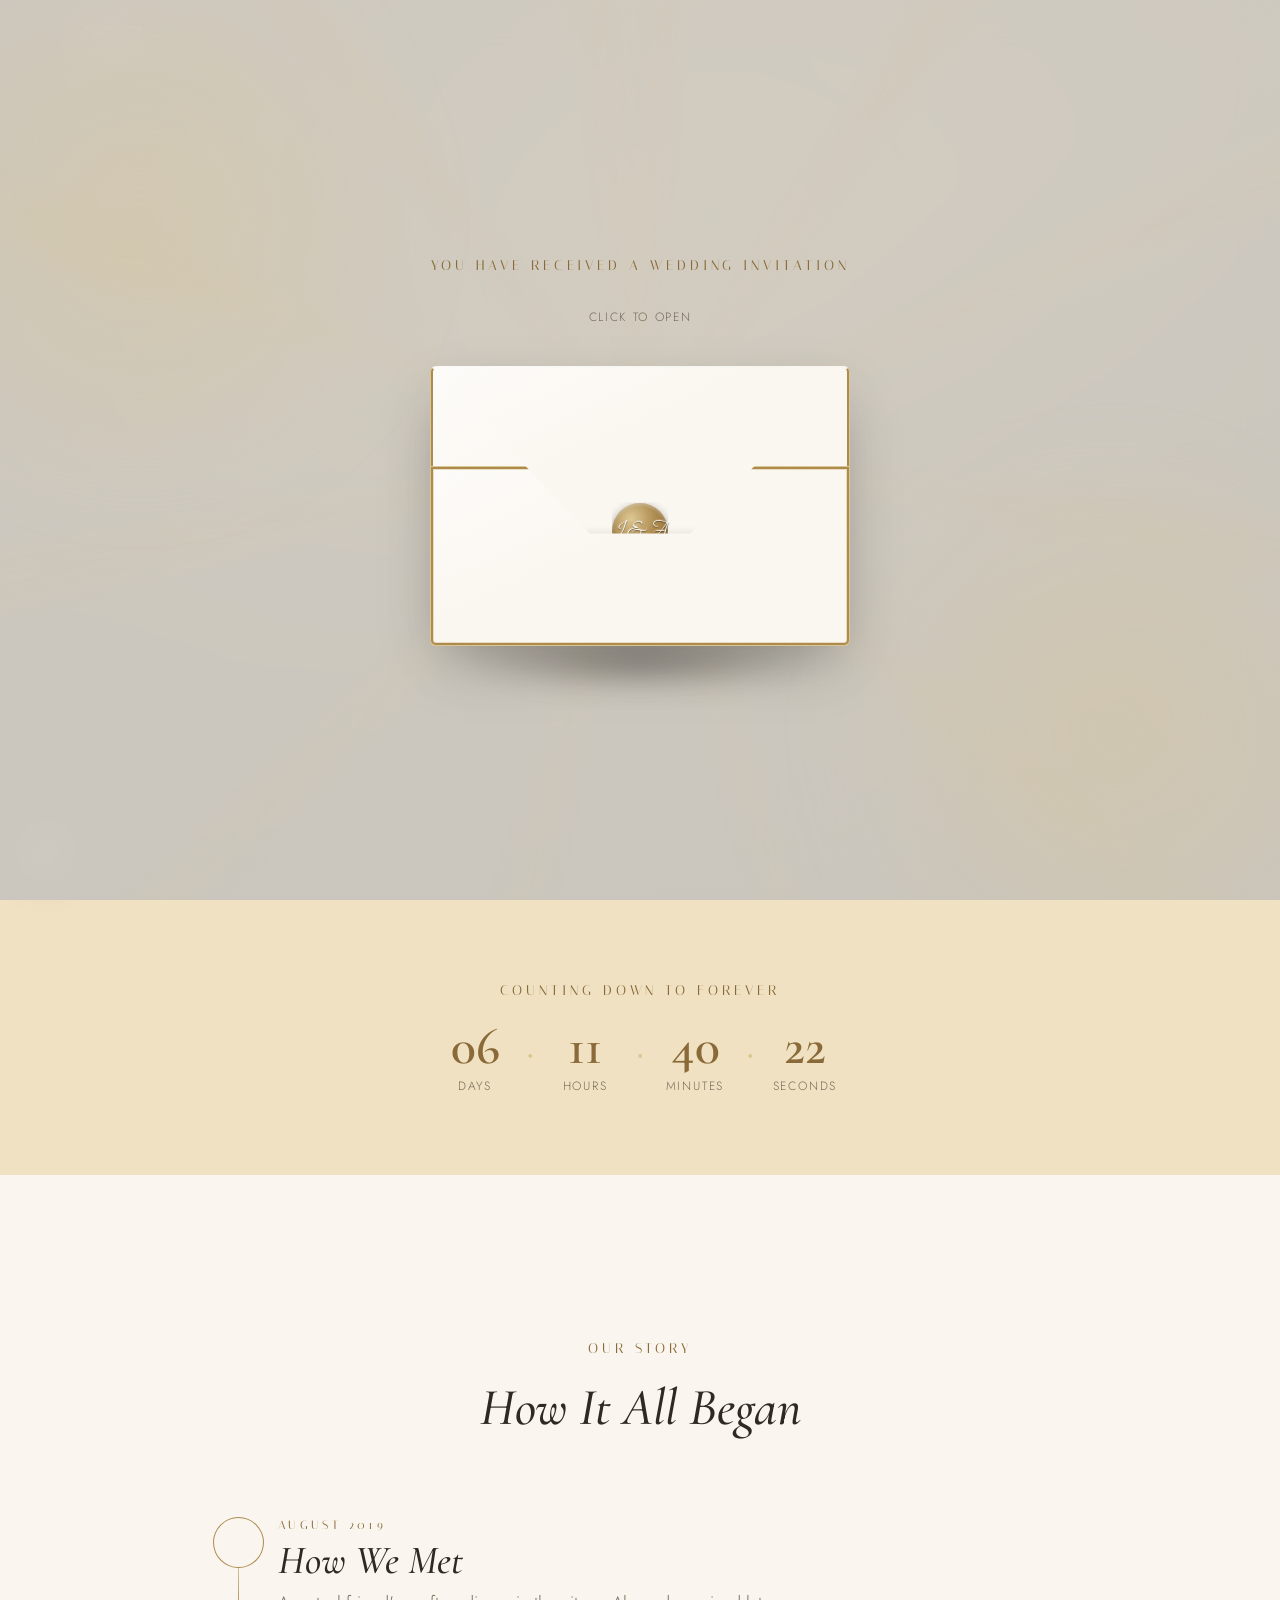
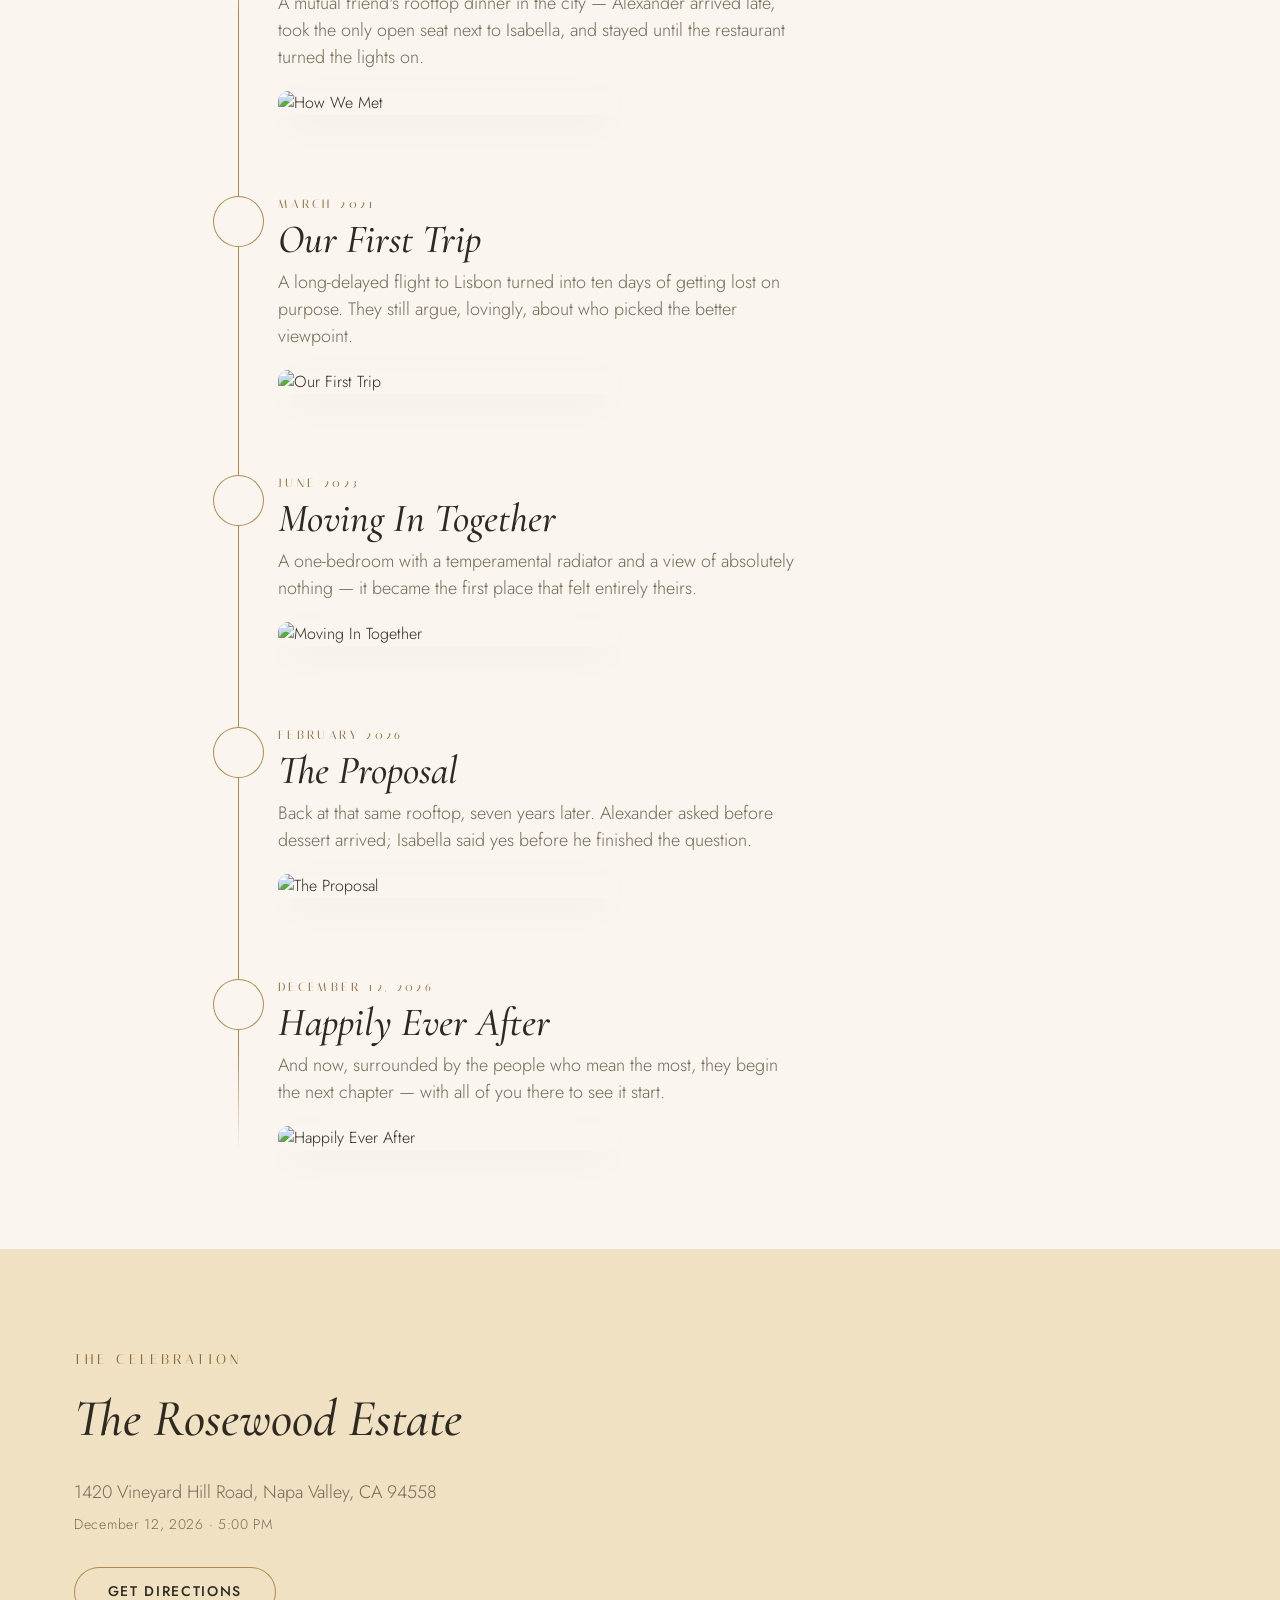
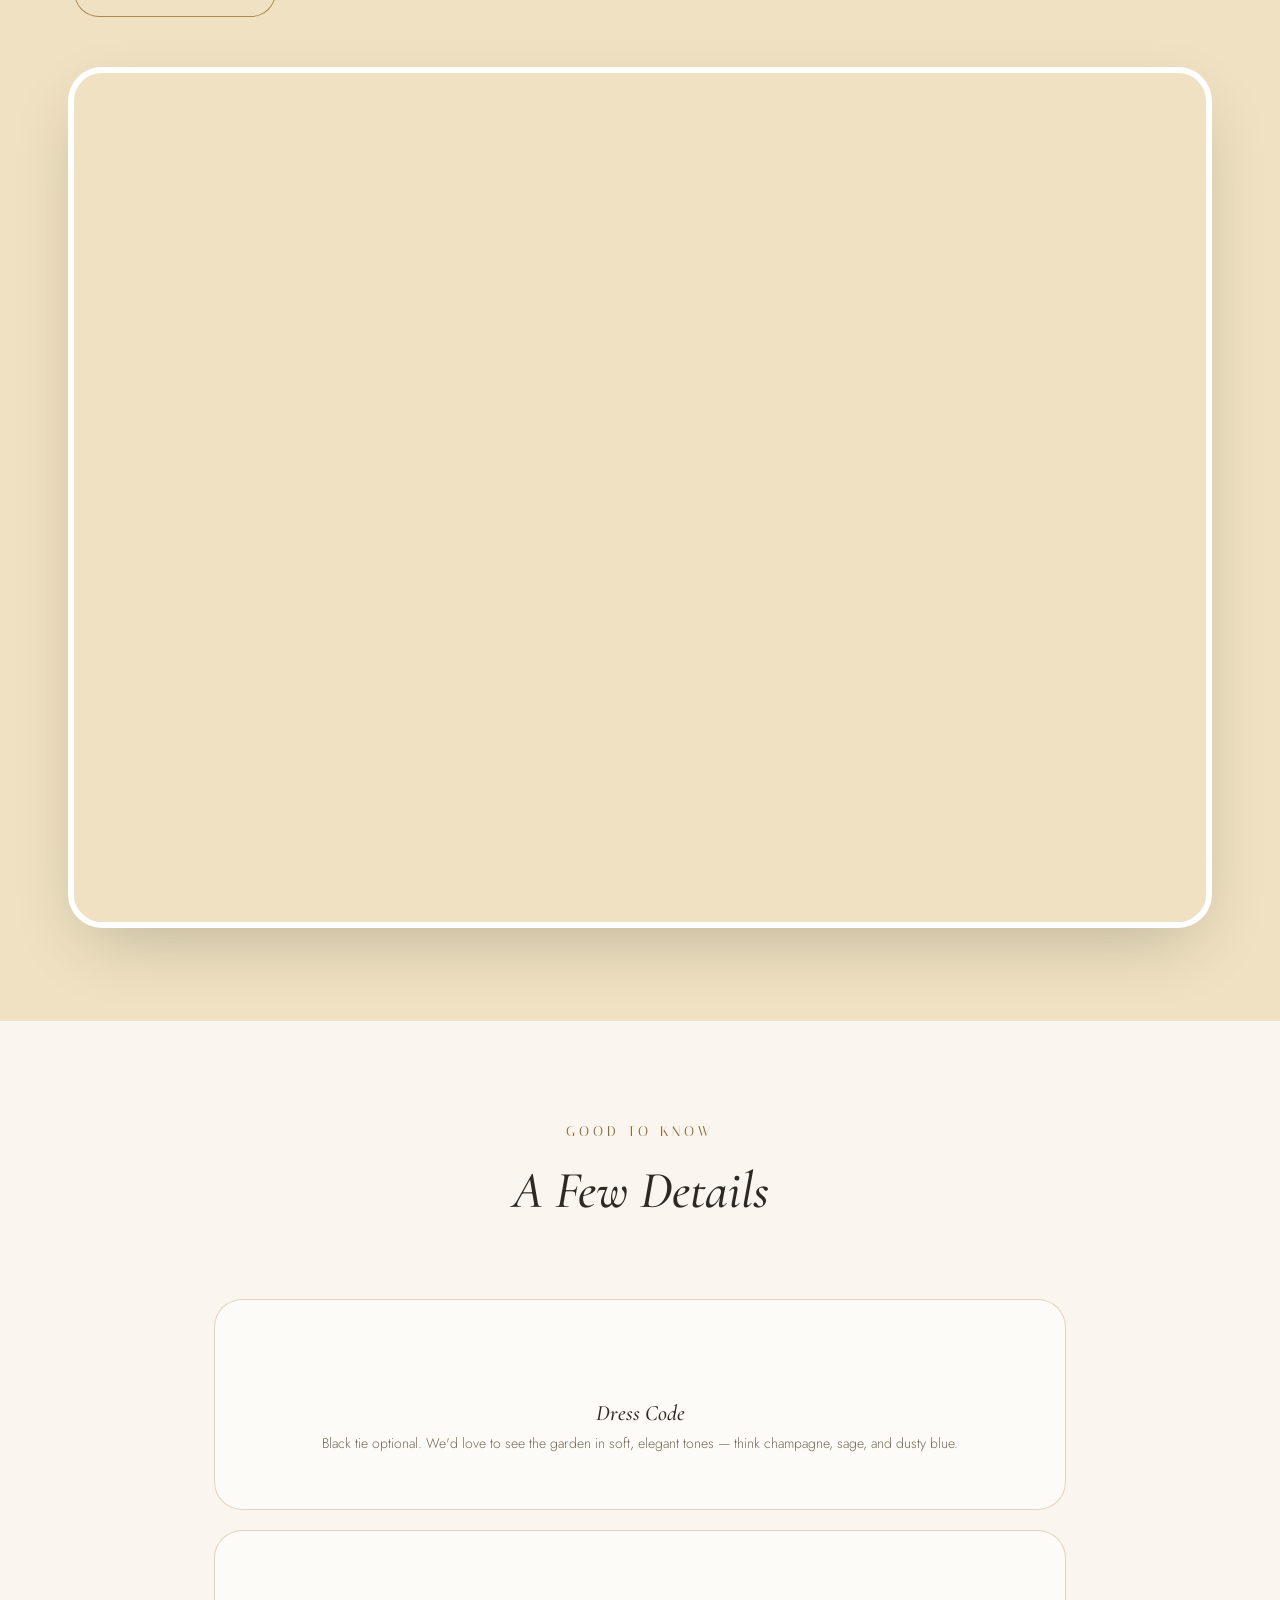
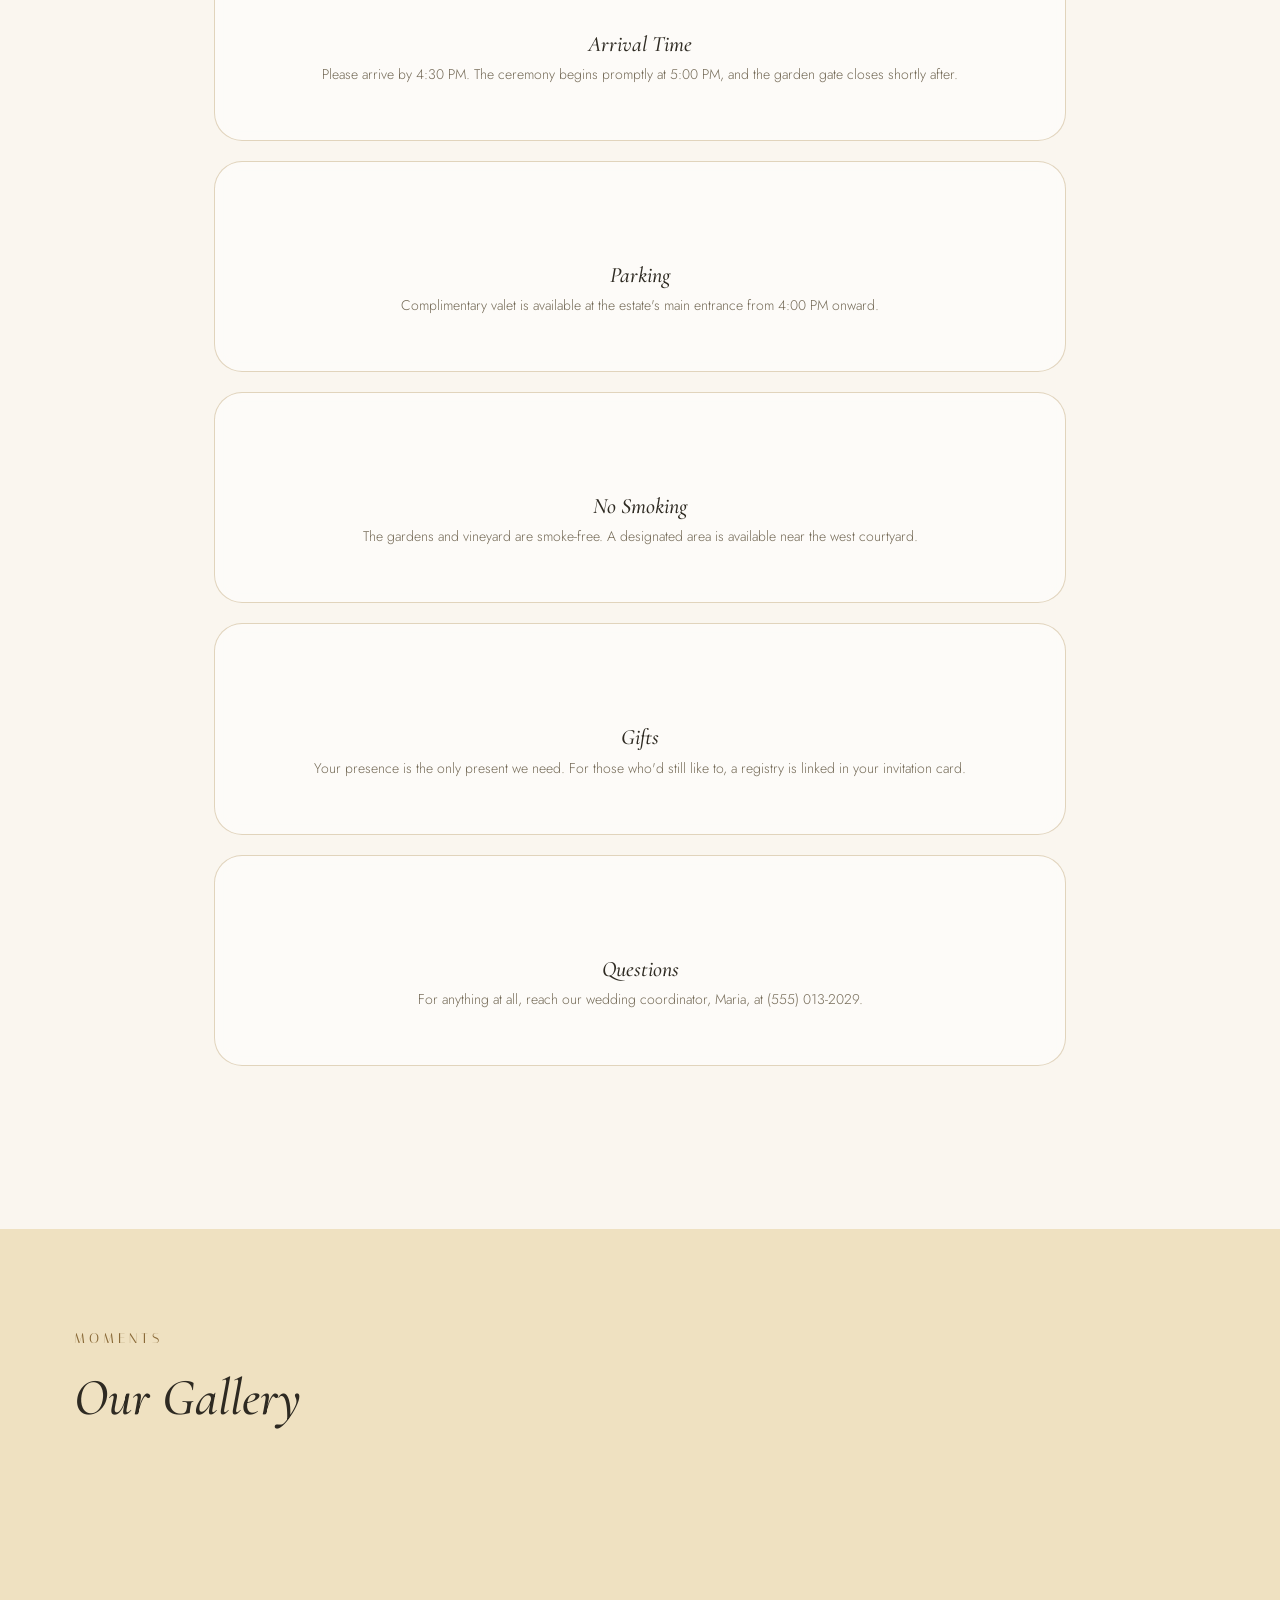
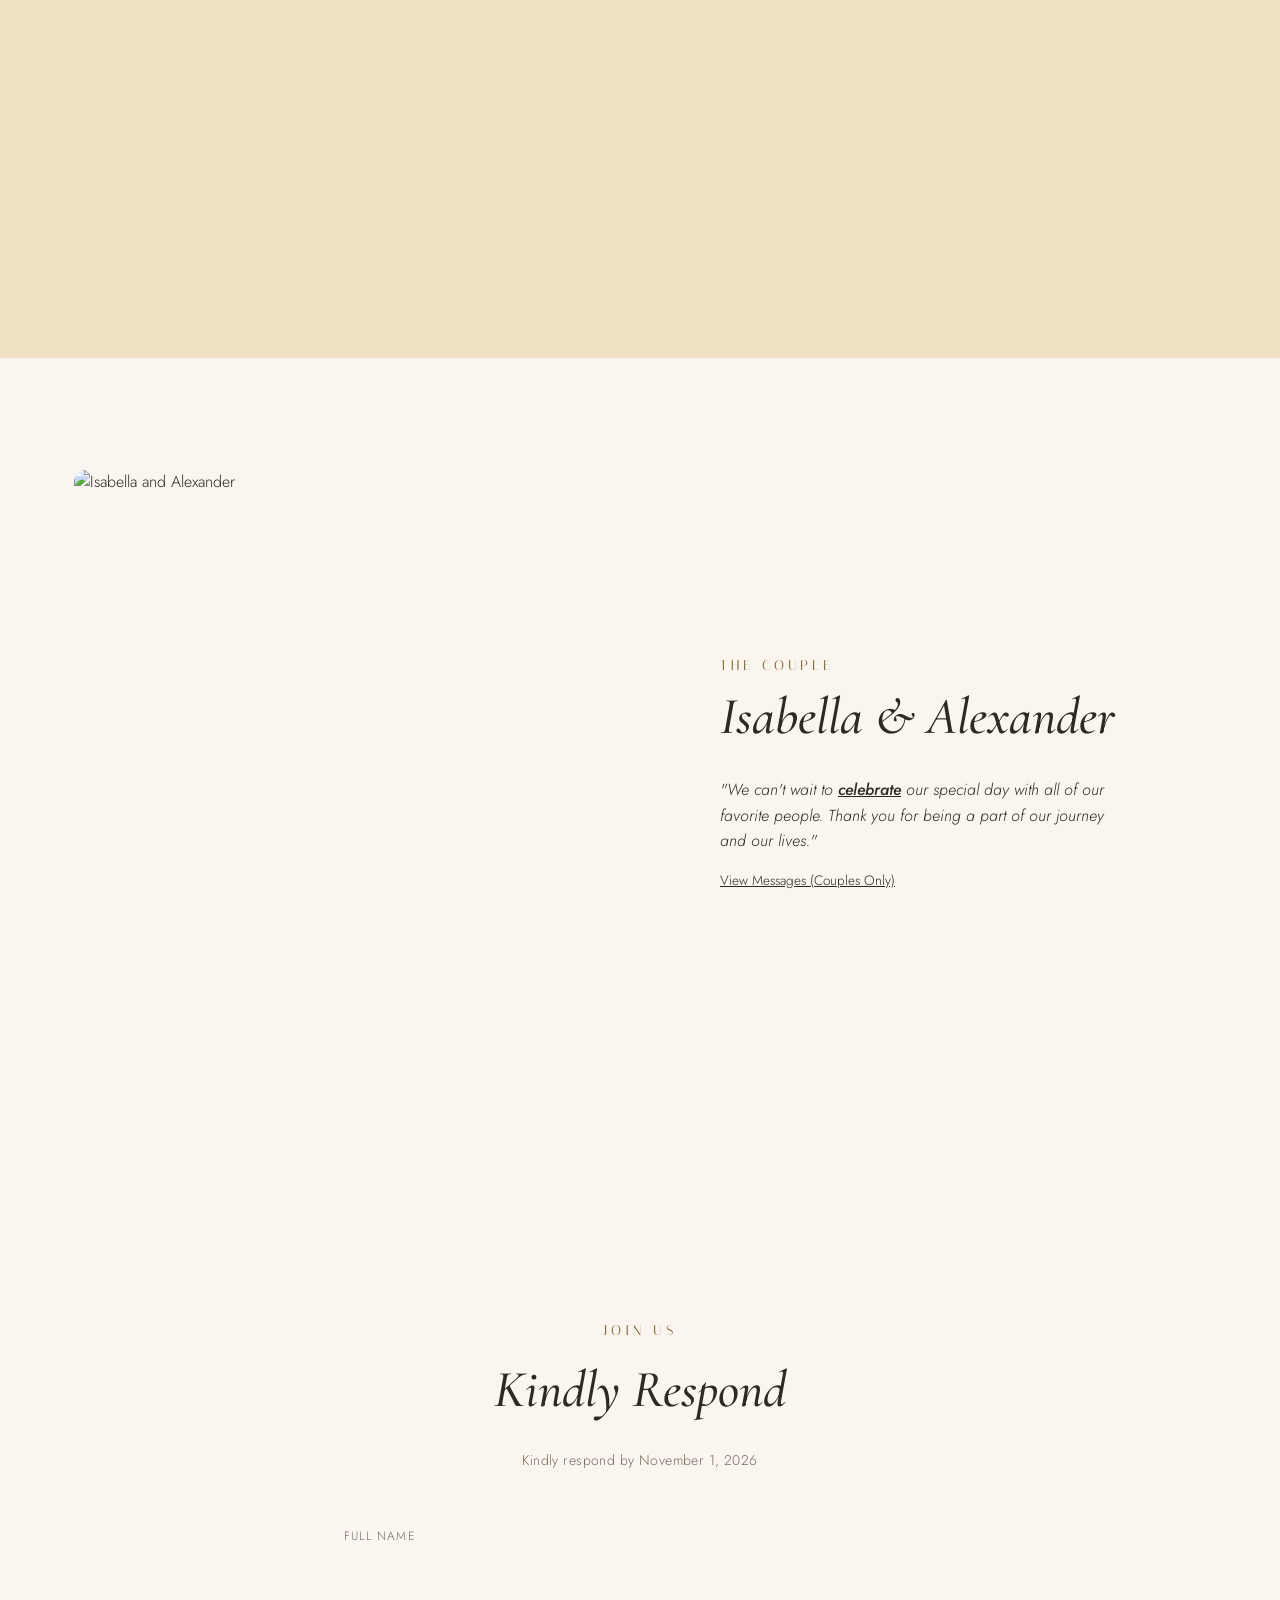
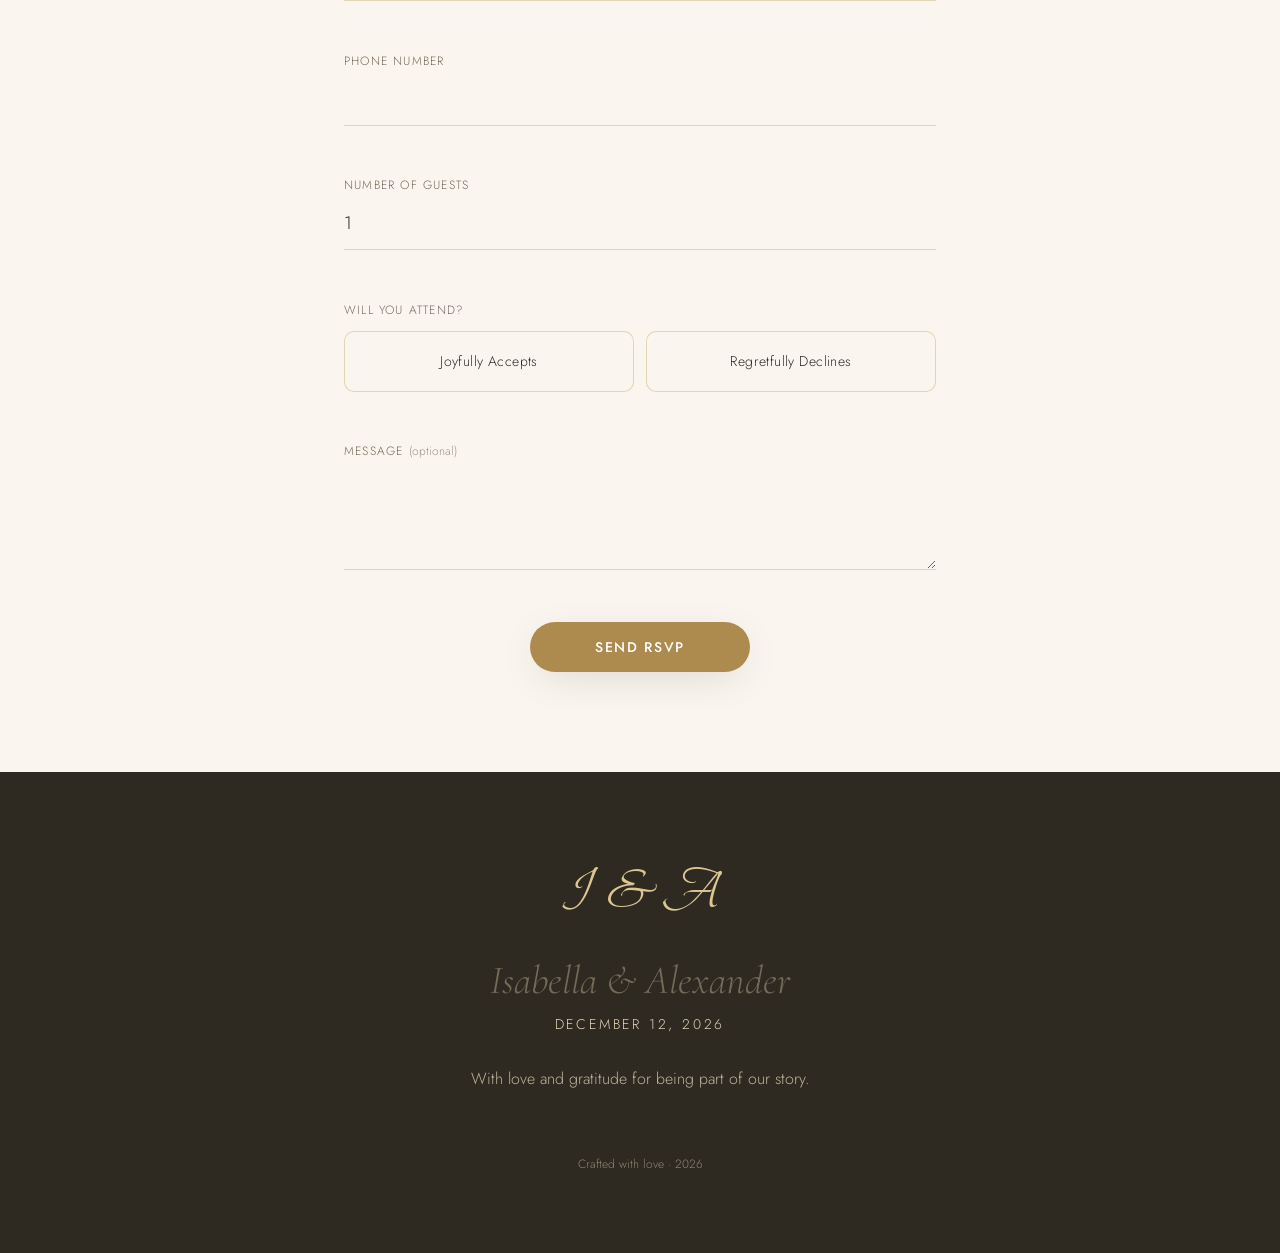
==== index.html @ ce15c43c "Add files via upload" ====
<!DOCTYPE html>
<html lang="en">
<head>
<meta charset="UTF-8">
<meta name="viewport" content="width=device-width, initial-scale=1.0, viewport-fit=cover">
<title>Isabella &amp; Alexander — Wedding Invitation</title>
<meta name="description" content="Join us as we celebrate the wedding of Isabella & Alexander, December 12, 2026 at The Rosewood Estate, Napa Valley.">
<meta name="theme-color" content="#AD8A4E">

<!-- Open Graph -->
<meta property="og:title" content="Isabella & Alexander are getting married">
<meta property="og:description" content="Join us in Napa Valley on December 12, 2026.">
<meta property="og:type" content="website">

<!-- Favicon -->
<link rel="icon" type="image/svg+xml" href="assets/images/favicon.svg">

<!-- Fonts: Italiana (eyebrows), Cormorant Garamond (headings), Beau Rivage (calligraphy), Jost (body) -->
<link rel="preconnect" href="https://fonts.googleapis.com">
<link rel="preconnect" href="https://fonts.gstatic.com" crossorigin>
<link href="https://fonts.googleapis.com/css2?family=Italiana&family=Cormorant+Garamond:ital,wght@0,400;0,500;0,600;0,700;1,500&family=Beau+Rivage&family=Jost:wght@300;400;500;600&display=swap" rel="stylesheet">

<!-- Styles (order matters: tokens → base → animation utilities → components → layout → responsive) -->
<link rel="stylesheet" href="style.css">
<!-- Envelope opening experience (self-contained; reads style.css's tokens) -->
<link rel="stylesheet" href="envelope.css">
</head>
<body>
<noscript><div style="padding:2rem;font-family:sans-serif;text-align:center;">Please enable JavaScript to view this invitation.</div></noscript>

<!-- ============ PRELOADER ============ -->
<div id="preloader">
  <div class="preloader-inner">
    <svg class="preloader-seal" id="preloader-seal" viewBox="0 0 200 200" aria-hidden="true">
      <circle class="seal-ring seal-ring-outer" cx="100" cy="100" r="90"></circle>
      <circle class="seal-ring seal-ring-inner" cx="100" cy="100" r="78"></circle>
      <text class="seal-initials" id="seal-initials" x="100" y="118" text-anchor="middle">I&amp;A</text>
    </svg>
    <div class="preloader-bar"><div class="preloader-bar-fill" id="preloader-fill"></div></div>
    <p class="preloader-text">Preparing something beautiful<span class="preloader-dots"><span>.</span><span>.</span><span>.</span></span></p>
  </div>
</div>

<a class="skip-link" href="#main">Skip to content</a>

<!-- ============ NAV ============ -->
<header class="site-nav" id="site-nav">
  <div class="nav-inner">
    <a href="#hero" class="nav-monogram" id="nav-monogram" aria-label="Back to top"></a>
    <nav class="nav-links" id="nav-links" aria-label="Primary"></nav>
    <button class="nav-toggle" id="nav-toggle" aria-label="Open menu" aria-expanded="false" aria-controls="nav-drawer">
      <span></span><span></span><span></span>
    </button>
  </div>
</header>

<div class="nav-scrim" id="nav-scrim"></div>
<div class="nav-drawer" id="nav-drawer">
  <nav class="drawer-links" id="drawer-links" aria-label="Mobile"></nav>
</div>

<main id="main">

  <!-- ============ HERO ============ -->
  <section class="hero" id="hero">
    <div class="hero-bg" id="hero-bg"></div>
    <div class="hero-overlay"></div>
    <div class="hero-particles" id="hero-particles" aria-hidden="true"></div>
    <div class="hero-content">
      <p class="eyebrow" data-reveal="fade-up">The Wedding Of</p>
      <h1 class="hero-names">
        <span class="hero-name" id="hero-name-a" data-reveal="fade-up" data-reveal-delay="80"></span>
        <span class="hero-amp" data-reveal="scale-in" data-reveal-delay="200">&amp;</span>
        <span class="hero-name" id="hero-name-b" data-reveal="fade-up" data-reveal-delay="160"></span>
      </h1>
      <div class="hero-date" id="hero-date" data-reveal="fade-up" data-reveal-delay="280"></div>
      <p class="hero-subtitle" id="hero-subtitle" data-reveal="fade-up" data-reveal-delay="340"></p>
      <a href="#rsvp" class="btn btn-primary" data-reveal="fade-up" data-reveal-delay="420">
        <span>Reserve Your Seat</span>
      </a>
    </div>
    <button class="scroll-indicator" id="scroll-indicator" aria-label="Scroll to explore">
      <span class="scroll-indicator-line"></span>
      <svg viewBox="0 0 24 24"><path d="M6 9l6 6 6-6" fill="none" stroke="currentColor" stroke-width="1.5" stroke-linecap="round" stroke-linejoin="round"/></svg>
    </button>
  </section>

  <!-- ============ COUNTDOWN ============ -->
  <section class="countdown-section" id="countdown-section">
    <div class="container">
      <p class="eyebrow" data-reveal="fade-up">Counting Down To Forever</p>
      <div class="countdown" id="countdown">
        <div class="countdown-item">
          <span class="countdown-num" id="cd-days" data-unit="days">00</span>
          <span class="countdown-label">Days</span>
        </div>
        <span class="countdown-divider" aria-hidden="true">&#183;</span>
        <div class="countdown-item">
          <span class="countdown-num" id="cd-hours" data-unit="hours">00</span>
          <span class="countdown-label">Hours</span>
        </div>
        <span class="countdown-divider" aria-hidden="true">&#183;</span>
        <div class="countdown-item">
          <span class="countdown-num" id="cd-mins" data-unit="mins">00</span>
          <span class="countdown-label">Minutes</span>
        </div>
        <span class="countdown-divider" aria-hidden="true">&#183;</span>
        <div class="countdown-item">
          <span class="countdown-num" id="cd-secs" data-unit="secs">00</span>
          <span class="countdown-label">Seconds</span>
        </div>
      </div>
      <p class="countdown-arrived" id="countdown-arrived" hidden>Today is the day — we're married!</p>
    </div>
  </section>

  <div class="divider-sprig" id="sprig-1" aria-hidden="true"></div>

  <!-- ============ STORY ============ -->
  <section class="story-section" id="story">
    <div class="container">
      <p class="eyebrow" data-reveal="fade-up">Our Story</p>
      <h2 class="section-title" data-reveal="fade-up">How It All Began</h2>
      <div class="timeline" id="timeline"></div>
    </div>
  </section>

  <!-- ============ LOCATION ============ -->
  <section class="location-section" id="location">
    <div class="container location-grid">
      <div class="location-info" data-reveal="fade-right">
        <p class="eyebrow">The Celebration</p>
        <h2 class="section-title" id="venue-name"></h2>
        <p class="location-address" id="venue-address"></p>
        <p class="location-datetime" id="location-datetime"></p>
        <a href="#" class="btn btn-outline" id="maps-link" target="_blank" rel="noopener noreferrer">
          <span>Get Directions</span>
        </a>
      </div>
      <div class="location-map" data-reveal="fade-left">
        <iframe id="map-embed" title="Venue map" loading="lazy" referrerpolicy="no-referrer-when-downgrade"></iframe>
      </div>
    </div>
  </section>

  <!-- ============ GUIDELINES ============ -->
  <section class="guidelines-section" id="guidelines">
    <div class="container">
      <p class="eyebrow" data-reveal="fade-up">Good To Know</p>
      <h2 class="section-title" data-reveal="fade-up">A Few Details</h2>
      <div class="guidelines-grid" id="guidelines-grid"></div>
    </div>
  </section>

  <div class="divider-sprig" id="sprig-2" aria-hidden="true"></div>

  <!-- ============ GALLERY ============ -->
  <section class="gallery-section" id="gallery">
    <div class="container">
      <p class="eyebrow" data-reveal="fade-up">Moments</p>
      <h2 class="section-title" data-reveal="fade-up">Our Gallery</h2>
      <div class="gallery-grid" id="gallery-grid"></div>
    </div>
  </section>

  <!-- ============ COUPLE ============ -->
  <section class="couple-section" id="couple">
    <div class="container couple-container">
      <div class="couple-image-wrapper" data-reveal="fade-right">
        <img src="https://images.unsplash.com/photo-1515934751635-c81c6bc9a2d8?ixlib=rb-4.0.3&auto=format&fit=crop&w=800&q=80" alt="Isabella and Alexander" class="couple-image" loading="lazy">
      </div>
      <div class="couple-content" data-reveal="fade-left">
        <p class="eyebrow">The Couple</p>
        <h2 class="section-title">Isabella &amp; Alexander</h2>
        <p class="couple-desc">"We can't wait to <a href="#rsvp" class="couple-link" style="text-decoration: underline; font-weight: 500;">celebrate</a> our special day with all of our favorite people. Thank you for being a part of our journey and our lives."</p>
        <a href="message.html" id="view-messages-link" style="display: inline-block; margin-top: 1rem; font-size: 0.85rem; color: var(--text-secondary); text-decoration: underline;">View Messages (Couples Only)</a>
      </div>
    </div>
  </section>

  <div class="divider-sprig" id="sprig-3" aria-hidden="true"></div>

  <!-- ============ RSVP ============ -->
  <section class="rsvp-section" id="rsvp">
    <div class="container rsvp-container">
      <p class="eyebrow" data-reveal="fade-up">Join Us</p>
      <h2 class="section-title" data-reveal="fade-up">Kindly Respond</h2>
      <p class="rsvp-deadline" id="rsvp-deadline" data-reveal="fade-up"></p>

      <form class="rsvp-form" id="rsvp-form" data-reveal="fade-up" novalidate>
        <div class="form-row">
          <label for="rsvp-name">Full Name</label>
          <input type="text" id="rsvp-name" name="name" autocomplete="name" required>
          <span class="form-error" id="err-name" role="alert"></span>
        </div>

        <div class="form-row">
          <label for="rsvp-phone">Phone Number</label>
          <input type="tel" id="rsvp-phone" name="phone" autocomplete="tel" required>
          <span class="form-error" id="err-phone" role="alert"></span>
        </div>

        <div class="form-row">
          <label for="rsvp-guests">Number of Guests</label>
          <input type="number" id="rsvp-guests" name="guests" min="1" max="10" value="1" required>
          <span class="form-error" id="err-guests" role="alert"></span>
        </div>

        <div class="form-row">
          <span class="form-label-static" id="attendance-label">Will You Attend?</span>
          <div class="attendance-toggle" role="radiogroup" aria-labelledby="attendance-label">
            <button type="button" class="attend-btn" data-value="attending" role="radio" aria-checked="false">
              <span>Joyfully Accepts</span>
            </button>
            <button type="button" class="attend-btn" data-value="declining" role="radio" aria-checked="false">
              <span>Regretfully Declines</span>
            </button>
          </div>
          <span class="form-error" id="err-attendance" role="alert"></span>
        </div>

        <div class="form-row">
          <label for="rsvp-message">Message <span class="optional">(optional)</span></label>
          <textarea id="rsvp-message" name="message" rows="3"></textarea>
        </div>

        <button type="submit" class="btn btn-primary rsvp-submit" id="rsvp-submit">
          <span class="btn-text">Send RSVP</span>
          <span class="btn-spinner" aria-hidden="true"></span>
        </button>
      </form>

      <div class="rsvp-success" id="rsvp-success" hidden>
        <svg viewBox="0 0 24 24" class="rsvp-success-icon" aria-hidden="true"><path d="M12 21s-7.5-4.6-10-9.3C.5 8.4 2.3 5 5.8 5c2 0 3.4 1 6.2 4 2.8-3 4.2-4 6.2-4 3.5 0 5.3 3.4 3.8 6.7C19.5 16.4 12 21 12 21z" fill="none" stroke="currentColor" stroke-width="1.4" stroke-linejoin="round"/></svg>
        <h3>Thank You</h3>
        <p id="rsvp-success-msg"></p>
      </div>
    </div>
  </section>

</main>

<!-- ============ FOOTER ============ -->
<footer class="site-footer" id="site-footer">
  <div class="container footer-inner">
    <div class="footer-monogram" id="footer-monogram"></div>
    <p class="footer-names" id="footer-names"></p>
    <p class="footer-date" id="footer-date"></p>
    <p class="footer-thanks">With love and gratitude for being part of our story.</p>
    <div class="footer-social" id="footer-social"></div>
    <p class="footer-credit">Crafted with love &middot; <span id="footer-year"></span></p>
  </div>
</footer>

<!-- ============ MUSIC PLAYER ============ -->
<div class="music-player" id="music-player">
  <audio id="bg-audio" loop preload="none"></audio>
  <button class="music-toggle" id="music-toggle" aria-label="Play background music">
    <svg class="icon-play" viewBox="0 0 24 24"><path d="M8 5v14l11-7z" fill="currentColor"/></svg>
    <svg class="icon-pause" viewBox="0 0 24 24"><path d="M6 5h4v14H6zM14 5h4v14h-4z" fill="currentColor"/></svg>
    <span class="music-disc-ring"></span>
  </button>
  <div class="music-panel" id="music-panel">
    <span class="music-title" id="music-title"></span>
    <input type="range" class="music-progress" id="music-progress" min="0" max="100" value="0" aria-label="Song progress">
    <div class="music-volume-row">
      <svg viewBox="0 0 24 24" class="music-vol-icon"><path d="M3 10v4h4l5 5V5L7 10H3z" fill="currentColor"/><path d="M16.5 8.5a5 5 0 010 7" fill="none" stroke="currentColor" stroke-width="1.4" stroke-linecap="round"/></svg>
      <input type="range" class="music-volume" id="music-volume" min="0" max="100" value="45" aria-label="Volume">
    </div>
  </div>
</div>

<!-- ============ BACK TO TOP ============ -->
<button class="back-to-top" id="back-to-top" aria-label="Back to top">
  <svg viewBox="0 0 24 24"><path d="M12 19V5M5 12l7-7 7 7" fill="none" stroke="currentColor" stroke-width="1.5" stroke-linecap="round" stroke-linejoin="round"/></svg>
</button>

<!-- ============ LIGHTBOX ============ -->
<div class="lightbox" id="lightbox" aria-hidden="true" role="dialog" aria-modal="true" aria-label="Gallery image viewer">
  <button class="lightbox-close" id="lightbox-close" aria-label="Close">
    <svg viewBox="0 0 24 24"><path d="M6 6l12 12M18 6L6 18" fill="none" stroke="currentColor" stroke-width="1.5" stroke-linecap="round"/></svg>
  </button>
  <button class="lightbox-prev" id="lightbox-prev" aria-label="Previous image">
    <svg viewBox="0 0 24 24"><path d="M15 6l-6 6 6 6" fill="none" stroke="currentColor" stroke-width="1.5" stroke-linecap="round" stroke-linejoin="round"/></svg>
  </button>
  <div class="lightbox-stage">
    <img class="lightbox-img" id="lightbox-img" src="" alt="">
    <p class="lightbox-caption" id="lightbox-caption"></p>
  </div>
  <button class="lightbox-next" id="lightbox-next" aria-label="Next image">
    <svg viewBox="0 0 24 24"><path d="M9 6l6 6-6 6" fill="none" stroke="currentColor" stroke-width="1.5" stroke-linecap="round" stroke-linejoin="round"/></svg>
  </button>
</div>

<div class="sr-live" id="sr-live" aria-live="polite"></div>

<!-- Scripts: dependency order matters. Config first, main.js orchestrates init last. -->
<script defer src="envelope.js"></script>
<script defer src="script.js"></script>
</body>
</html>
---- style.css ----
/* =========================================================================
   DESIGN TOKENS
   This is the single source of visual truth for the site. The --accent
   tokens are overridden at runtime from config.js (weddingData.colors),
   so re-theming the entire site is a two-value change, not a CSS rewrite.
   ========================================================================= */

:root {
  /* ---- Palette -------------------------------------------------------- */
  --color-ivory: #FAF6EF;
  --color-champagne: #EFE1C1;
  --color-beige: #E3D4B4;
  --color-charcoal: #2E2A22;
  --color-charcoal-soft: #746A57;
  --color-white: #FFFFFF;
  --color-blush: #B4786C;

  --color-gold: #AD8A4E;
  --color-gold-deep: #8A6A38;
  --color-gold-light: #DCC793;

  /* Configurable accent — reassigned by JS from weddingData.colors */
  --accent: var(--color-gold);
  --accent-deep: var(--color-gold-deep);
  --accent-light: var(--color-gold-light);

  --bg-base: var(--color-ivory);
  --bg-alt: var(--color-champagne);
  --text-main: var(--color-charcoal);
  --text-soft: var(--color-charcoal-soft);

  /* ---- Typography ------------------------------------------------------
     eyebrow  = Italiana, wide-tracked small caps labels
     heading  = Cormorant Garamond, editorial serif for titles
     script   = Beau Rivage, calligraphy for names & signature marks
     body     = Jost, geometric sans for UI + reading text
  ------------------------------------------------------------------------- */
  --font-eyebrow: 'Italiana', 'Cormorant Garamond', serif;
  --font-heading: 'Cormorant Garamond', 'Georgia', serif;
  --font-script: 'Beau Rivage', 'Brush Script MT', cursive;
  --font-body: 'Jost', -apple-system, BlinkMacSystemFont, 'Segoe UI', sans-serif;

  --fs-xs: 0.75rem;
  --fs-sm: 0.875rem;
  --fs-base: 1rem;
  --fs-md: 1.125rem;
  --fs-lg: 1.375rem;
  --fs-xl: clamp(1.75rem, 1.4rem + 1.5vw, 2.5rem);
  --fs-2xl: clamp(2.25rem, 1.7rem + 2.4vw, 3.25rem);
  --fs-hero-name: clamp(2.8rem, 2rem + 4.5vw, 6rem);
  --fs-hero-amp: clamp(2.6rem, 1.9rem + 4vw, 5.5rem);

  --ls-eyebrow: 0.28em;
  --lh-tight: 1.1;
  --lh-normal: 1.5;
  --lh-loose: 1.8;

  /* ---- Spacing (mobile-first scale) ------------------------------------ */
  --space-3xs: 0.25rem;
  --space-2xs: 0.5rem;
  --space-xs: 0.75rem;
  --space-sm: 1.25rem;
  --space-md: 2rem;
  --space-lg: 3.5rem;
  --space-xl: 5rem;
  --space-2xl: 7rem;

  --section-pad-y: clamp(4rem, 3rem + 4vw, 8rem);
  --container-width: 1180px;
  --container-pad: 1.5rem;

  /* ---- Radii & shadow --------------------------------------------------- */
  --radius-sm: 3px;
  --radius-md: 10px;
  --radius-lg: 28px;
  --radius-pill: 999px;

  --shadow-soft: 0 10px 40px -10px rgba(46, 42, 34, 0.18);
  --shadow-elevated: 0 25px 70px -15px rgba(46, 42, 34, 0.28);
  --shadow-inset-hairline: inset 0 0 0 1px rgba(173, 138, 78, 0.35);

  /* ---- Motion ------------------------------------------------------------
     One shared luxury ease curve keeps every transition feeling like the
     same hand drew it — slow settle, no bounce.
  ------------------------------------------------------------------------- */
  --ease-luxury: cubic-bezier(0.65, 0, 0.35, 1);
  --ease-out-soft: cubic-bezier(0.16, 1, 0.3, 1);

  --dur-fast: 0.3s;
  --dur-medium: 0.6s;
  --dur-slow: 1.1s;

  --z-nav: 100;
  --z-drawer: 110;
  --z-player: 90;
  --z-lightbox: 200;
  --z-preloader: 300;
}

/* Respect reduced motion at the token level: collapse durations so any
   animation that references these variables becomes near-instant instead
   of needing to be special-cased everywhere it's used. */
@media (prefers-reduced-motion: reduce) {
  :root {
    --dur-fast: 0.01s;
    --dur-medium: 0.01s;
    --dur-slow: 0.01s;
  }
}

/* =========================================================================
   RESET
   ========================================================================= */
*, *::before, *::after { box-sizing: border-box; }
* { margin: 0; padding: 0; }

html {
  -webkit-text-size-adjust: 100%;
  scroll-behavior: smooth;
  scroll-padding-top: 88px;
}

body {
  font-family: var(--font-body);
  font-weight: 300;
  font-size: var(--fs-base);
  line-height: var(--lh-normal);
  color: var(--text-main);
  background: var(--bg-base);
  -webkit-font-smoothing: antialiased;
  -moz-osx-font-smoothing: grayscale;
  overflow-x: hidden;
}

img, svg { display: block; max-width: 100%; }
button { font: inherit; color: inherit; background: none; border: none; cursor: pointer; }
a { color: inherit; text-decoration: none; }
input, textarea { font: inherit; color: inherit; background: none; }
ul, ol { list-style: none; }

/* Preloader engaged: freeze the page beneath it */
body.is-loading { overflow: hidden; height: 100vh; }

::selection { background: var(--accent); color: var(--color-white); }

:focus-visible {
  outline: 2px solid var(--accent);
  outline-offset: 3px;
  border-radius: 2px;
}

/* =========================================================================
   TYPOGRAPHY
   ========================================================================= */
h1, h2, h3, h4 {
  font-family: var(--font-heading);
  font-weight: 500;
  line-height: var(--lh-tight);
  color: var(--text-main);
}

.eyebrow {
  display: block;
  font-family: var(--font-eyebrow);
  font-size: var(--fs-sm);
  letter-spacing: var(--ls-eyebrow);
  text-transform: uppercase;
  color: var(--accent-deep);
  margin-bottom: var(--space-sm);
}

.section-title {
  font-size: var(--fs-2xl);
  font-style: italic;
  font-weight: 500;
  margin-bottom: var(--space-md);
}

p { color: var(--text-soft); }

/* =========================================================================
   LAYOUT UTILITIES
   ========================================================================= */
.container {
  width: 100%;
  max-width: var(--container-width);
  margin-inline: auto;
  padding-inline: var(--container-pad);
}

.skip-link {
  position: absolute;
  top: -100px;
  left: var(--space-sm);
  z-index: 1000;
  background: var(--color-charcoal);
  color: var(--color-white);
  padding: var(--space-xs) var(--space-sm);
  border-radius: var(--radius-sm);
  transition: top var(--dur-fast) var(--ease-luxury);
}
.skip-link:focus { top: var(--space-sm); }

.sr-only {
  position: absolute;
  width: 1px; height: 1px;
  overflow: hidden;
  clip: rect(0 0 0 0);
  white-space: nowrap;
}
.sr-live { position: fixed; width: 1px; height: 1px; overflow: hidden; clip: rect(0 0 0 0); }

/* =========================================================================
   BUTTONS
   ========================================================================= */
.btn {
  position: relative;
  display: inline-flex;
  align-items: center;
  justify-content: center;
  gap: var(--space-2xs);
  padding: 1.05em 2.4em;
  font-family: var(--font-body);
  font-size: var(--fs-sm);
  font-weight: 500;
  letter-spacing: 0.12em;
  text-transform: uppercase;
  border-radius: var(--radius-pill);
  cursor: pointer;
  overflow: hidden;
  isolation: isolate;
  transition: transform var(--dur-fast) var(--ease-luxury), box-shadow var(--dur-fast) var(--ease-luxury);
}
.btn:active { transform: scale(0.97); }

.btn-primary {
  background: var(--accent);
  color: var(--color-white);
  box-shadow: var(--shadow-soft);
}
.btn-primary::before {
  content: '';
  position: absolute;
  inset: 0;
  z-index: -1;
  background: linear-gradient(100deg, transparent 30%, rgba(255,255,255,0.35) 50%, transparent 70%);
  transform: translateX(-120%);
  transition: transform var(--dur-medium) var(--ease-luxury);
}
.btn-primary:hover { box-shadow: var(--shadow-elevated); transform: translateY(-2px); }
.btn-primary:hover::before { transform: translateX(120%); }

.btn-outline {
  background: transparent;
  color: var(--text-main);
  box-shadow: inset 0 0 0 1px var(--accent);
}
.btn-outline:hover {
  background: var(--accent);
  color: var(--color-white);
  transform: translateY(-2px);
}

.divider-sprig {
  height: 64px;
  margin-inline: auto;
  max-width: 220px;
  background: var(--sprig-svg, none) center / contain no-repeat;
  opacity: 0.85;
}

/* =========================================================================
   SCROLL REVEAL SYSTEM
   Elements carry data-reveal="fade-up|fade-left|fade-right|scale-in".
   scrollEffects.js toggles .is-visible via IntersectionObserver; the
   transition itself lives entirely here so JS never touches animation code.
   ========================================================================= */
[data-reveal] {
  transition: opacity var(--dur-medium) var(--ease-out-soft),
              transform var(--dur-medium) var(--ease-out-soft);
  transition-delay: var(--reveal-delay, 0ms);
}

[data-reveal="fade-up"]    { opacity: 0; transform: translateY(36px); }
[data-reveal="fade-left"]  { opacity: 0; transform: translateX(-48px); }
[data-reveal="fade-right"] { opacity: 0; transform: translateX(48px); }
[data-reveal="scale-in"]   { opacity: 0; transform: scale(0.85); }
[data-reveal="fade-in"]    { opacity: 0; }

[data-reveal].is-visible {
  opacity: 1;
  transform: translate(0, 0) scale(1);
}

@media (prefers-reduced-motion: reduce) {
  [data-reveal] { opacity: 1 !important; transform: none !important; transition: none !important; }
}

/* =========================================================================
   KEYFRAMES
   ========================================================================= */
@keyframes draw-ring {
  to { stroke-dashoffset: 0; }
}

@keyframes fade-scale-in {
  from { opacity: 0; transform: scale(0.8); }
  to   { opacity: 1; transform: scale(1); }
}

@keyframes gentle-pulse {
  0%, 100% { opacity: 1; }
  50% { opacity: 0.55; }
}

@keyframes float-up {
  0%   { transform: translateY(0) translateX(0); opacity: 0; }
  10%  { opacity: var(--particle-opacity, 0.6); }
  90%  { opacity: var(--particle-opacity, 0.6); }
  100% { transform: translateY(-110vh) translateX(var(--drift, 20px)); opacity: 0; }
}

@keyframes letter-in {
  from { opacity: 0; transform: translateY(0.4em); }
  to   { opacity: 1; transform: translateY(0); }
}

@keyframes soft-glow {
  0%, 100% { opacity: 0.35; transform: scale(1); }
  50%      { opacity: 0.6;  transform: scale(1.08); }
}

@keyframes spin-slow {
  to { transform: rotate(360deg); }
}

@keyframes bounce-down {
  0%, 100% { transform: translateY(0); opacity: 0.5; }
  50%      { transform: translateY(10px); opacity: 1; }
}

@keyframes number-flip {
  0%   { transform: rotateX(0deg); opacity: 1; }
  45%  { transform: rotateX(90deg); opacity: 0.3; }
  55%  { transform: rotateX(-90deg); opacity: 0.3; }
  100% { transform: rotateX(0deg); opacity: 1; }
}

@keyframes dot-blink {
  0%, 80%, 100% { opacity: 0.25; }
  40%            { opacity: 1; }
}

@keyframes shimmer-sweep {
  0%   { background-position: -200% 0; }
  100% { background-position: 200% 0; }
}

/* =========================================================================
   REUSABLE MOTION UTILITY CLASSES
   ========================================================================= */
.will-animate { animation-fill-mode: both; }

.glow-orb {
  position: absolute;
  border-radius: 50%;
  background: radial-gradient(circle, var(--accent-light) 0%, transparent 70%);
  filter: blur(20px);
  animation: soft-glow 6s var(--ease-luxury) infinite;
  pointer-events: none;
}

.glass {
  background: rgba(255, 255, 255, 0.5);
  backdrop-filter: blur(16px) saturate(140%);
  -webkit-backdrop-filter: blur(16px) saturate(140%);
  border: 1px solid rgba(255, 255, 255, 0.6);
}

@media (prefers-reduced-motion: reduce) {
  *, *::before, *::after {
    animation-duration: 0.01ms !important;
    animation-iteration-count: 1 !important;
    transition-duration: 0.01ms !important;
    scroll-behavior: auto !important;
  }
}

/* =========================================================================
   PRELOADER — the signature seal: two rings draw themselves, then the
   couple's initials settle into the center before the curtain lifts.
   ========================================================================= */
#preloader {
  position: fixed;
  inset: 0;
  z-index: var(--z-preloader);
  display: flex;
  align-items: center;
  justify-content: center;
  background: var(--bg-base);
  transition: opacity var(--dur-slow) var(--ease-luxury), visibility var(--dur-slow) var(--ease-luxury);
}
#preloader.is-hidden { opacity: 0; visibility: hidden; pointer-events: none; }

.preloader-inner { text-align: center; }

.preloader-seal { width: 132px; height: 132px; margin-inline: auto; overflow: visible; }

.seal-ring {
  fill: none;
  stroke: var(--accent);
  stroke-width: 1.25;
}
.seal-ring-outer { stroke-dasharray: 566; stroke-dashoffset: 566; }
.seal-ring-inner { stroke-dasharray: 490; stroke-dashoffset: 490; }
#preloader.is-drawing .seal-ring-outer { animation: draw-ring 1.3s var(--ease-luxury) 0.1s forwards; }
#preloader.is-drawing .seal-ring-inner { animation: draw-ring 1.3s var(--ease-luxury) 0.35s forwards; }

.seal-initials {
  font-family: var(--font-script);
  font-size: 46px;
  fill: var(--accent-deep);
  opacity: 0;
  transform-origin: 100px 100px;
}
#preloader.is-drawing .seal-initials { animation: fade-scale-in 0.9s var(--ease-out-soft) 1.2s forwards; }

.preloader-bar {
  width: 160px;
  height: 1px;
  background: var(--color-beige);
  margin: var(--space-md) auto 0;
  position: relative;
}
.preloader-bar-fill {
  position: absolute; inset: 0 auto 0 0;
  width: 0%;
  background: var(--accent);
  transition: width 0.25s linear;
}

.preloader-text {
  margin-top: var(--space-sm);
  font-family: var(--font-eyebrow);
  font-size: var(--fs-xs);
  letter-spacing: var(--ls-eyebrow);
  text-transform: uppercase;
  color: var(--text-soft);
}
.preloader-dots span { display: inline-block; animation: dot-blink 1.4s infinite; }
.preloader-dots span:nth-child(2) { animation-delay: 0.2s; }
.preloader-dots span:nth-child(3) { animation-delay: 0.4s; }

/* =========================================================================
   NAVIGATION
   ========================================================================= */
.site-nav {
  position: fixed;
  top: 0; left: 0; right: 0;
  z-index: var(--z-nav);
  transition: background var(--dur-fast) var(--ease-luxury), box-shadow var(--dur-fast) var(--ease-luxury), padding var(--dur-fast) var(--ease-luxury);
  padding-block: var(--space-sm);
}
.site-nav.is-scrolled {
  background: rgba(250, 246, 239, 0.88);
  backdrop-filter: blur(14px);
  -webkit-backdrop-filter: blur(14px);
  box-shadow: 0 1px 0 rgba(173, 138, 78, 0.18);
  padding-block: var(--space-xs);
}

.nav-inner {
  max-width: var(--container-width);
  margin-inline: auto;
  padding-inline: var(--container-pad);
  display: flex;
  align-items: center;
  justify-content: space-between;
}

.nav-monogram {
  font-family: var(--font-script);
  font-size: var(--fs-lg);
  color: var(--nav-ink, var(--color-white));
  transition: color var(--dur-fast) var(--ease-luxury);
}
.site-nav.is-scrolled .nav-monogram { color: var(--accent-deep); }

.nav-links { display: none; align-items: center; gap: var(--space-md); }
.nav-links a {
  font-size: var(--fs-sm);
  letter-spacing: 0.08em;
  text-transform: uppercase;
  color: var(--nav-ink, var(--color-white));
  position: relative;
  padding-bottom: 3px;
  transition: color var(--dur-fast) var(--ease-luxury);
}
.nav-links a::after {
  content: '';
  position: absolute; left: 0; right: 100%; bottom: 0;
  height: 1px;
  background: var(--accent);
  transition: right var(--dur-fast) var(--ease-luxury);
}
.nav-links a:hover::after,
.nav-links a.is-active::after { right: 0; }
.site-nav.is-scrolled .nav-links a { color: var(--text-main); }

.nav-toggle {
  display: flex;
  flex-direction: column;
  gap: 5px;
  width: 26px;
  z-index: 2;
}
.nav-toggle span {
  height: 1px;
  background: var(--nav-ink, var(--color-white));
  transition: transform var(--dur-fast) var(--ease-luxury), opacity var(--dur-fast) var(--ease-luxury), background var(--dur-fast) var(--ease-luxury);
}
.site-nav.is-scrolled .nav-toggle span { background: var(--text-main); }
.nav-toggle[aria-expanded="true"] span:nth-child(1) { transform: translateY(6px) rotate(45deg); }
.nav-toggle[aria-expanded="true"] span:nth-child(2) { opacity: 0; }
.nav-toggle[aria-expanded="true"] span:nth-child(3) { transform: translateY(-6px) rotate(-45deg); }
.nav-toggle[aria-expanded="true"] span { background: var(--color-white) !important; }

.nav-scrim {
  position: fixed; inset: 0;
  background: rgba(46, 42, 34, 0.4);
  z-index: var(--z-drawer);
  opacity: 0; visibility: hidden;
  transition: opacity var(--dur-fast) var(--ease-luxury), visibility var(--dur-fast) var(--ease-luxury);
}
.nav-scrim.is-open { opacity: 1; visibility: visible; }

.nav-drawer {
  position: fixed;
  top: 0; right: 0; bottom: 0;
  width: min(340px, 82vw);
  z-index: calc(var(--z-drawer) + 1);
  background: var(--color-charcoal);
  display: flex;
  align-items: center;
  transform: translateX(100%);
  transition: transform var(--dur-medium) var(--ease-luxury);
}
.nav-drawer.is-open { transform: translateX(0); }
.drawer-links { display: flex; flex-direction: column; gap: var(--space-md); padding-inline: var(--space-lg); }
.drawer-links a {
  font-family: var(--font-heading);
  font-style: italic;
  font-size: var(--fs-xl);
  color: var(--color-champagne);
}
.drawer-links a:hover { color: var(--accent-light); }

/* =========================================================================
   HERO
   ========================================================================= */
.hero {
  position: relative;
  min-height: 100svh;
  display: flex;
  align-items: center;
  justify-content: center;
  overflow: hidden;
  --nav-ink: var(--color-white);
}

.hero-bg {
  position: absolute; inset: -5%;
  background: var(--hero-bg-image, none) center / cover no-repeat, linear-gradient(160deg, #4a3d26 0%, #6d5730 40%, #3a2f1e 100%);
  will-change: transform;
}
.hero-overlay {
  position: absolute; inset: 0;
  background:
    radial-gradient(ellipse at 50% 30%, rgba(46,42,34,0.15) 0%, rgba(30,26,20,0.55) 75%),
    linear-gradient(180deg, rgba(30,26,20,0.35) 0%, rgba(20,17,13,0.65) 100%);
}

.hero-particles { position: absolute; inset: 0; overflow: hidden; }
.hero-particle {
  position: absolute;
  bottom: -20px;
  width: var(--size, 5px);
  height: var(--size, 5px);
  background: var(--color-gold-light);
  border-radius: 50%;
  opacity: 0;
  animation: float-up var(--dur, 14s) linear var(--delay, 0s) infinite;
  box-shadow: 0 0 6px 1px rgba(228, 206, 147, 0.6);
}

.hero-content {
  position: relative;
  z-index: 2;
  text-align: center;
  color: var(--color-white);
  padding-inline: var(--container-pad);
  max-width: 900px;
}
.hero-content .eyebrow { color: var(--accent-light); }

.hero-names {
  display: flex;
  flex-wrap: wrap;
  align-items: center;
  justify-content: center;
  gap: 0 0.5rem;
  margin-bottom: var(--space-sm);
}
.hero-name {
  font-family: var(--font-heading);
  font-style: italic;
  font-weight: 500;
  font-size: var(--fs-hero-name);
  line-height: 1;
}
.hero-amp {
  font-family: var(--font-script);
  font-size: var(--fs-hero-amp);
  color: var(--accent-light);
  line-height: 1;
  padding-inline: 0.15em;
}

.hero-date {
  font-family: var(--font-body);
  font-size: var(--fs-md);
  letter-spacing: 0.35em;
  text-transform: uppercase;
  margin-bottom: var(--space-sm);
  display: flex;
  align-items: center;
  justify-content: center;
  gap: var(--space-xs);
}
.hero-date::before, .hero-date::after {
  content: '';
  width: 32px;
  height: 1px;
  background: var(--accent-light);
}

.hero-subtitle {
  font-size: var(--fs-md);
  font-weight: 300;
  color: rgba(255,255,255,0.85);
  max-width: 46ch;
  margin-inline: auto;
  margin-bottom: var(--space-lg);
}

.scroll-indicator {
  position: absolute;
  bottom: var(--space-md);
  left: 50%;
  transform: translateX(-50%);
  color: var(--color-white);
  display: flex;
  flex-direction: column;
  align-items: center;
  gap: 6px;
  z-index: 2;
}
.scroll-indicator-line { width: 1px; height: 34px; background: linear-gradient(to bottom, transparent, var(--color-white)); }
.scroll-indicator svg { width: 16px; height: 16px; animation: bounce-down 2s var(--ease-luxury) infinite; }

/* =========================================================================
   COUNTDOWN
   ========================================================================= */
.countdown-section { padding-block: var(--space-xl); background: var(--bg-alt); text-align: center; }

.countdown {
  display: flex;
  align-items: center;
  justify-content: center;
  gap: var(--space-xs);
  flex-wrap: wrap;
}
.countdown-item {
  display: flex;
  flex-direction: column;
  align-items: center;
  gap: var(--space-3xs);
  min-width: 72px;
}
.countdown-num {
  font-family: var(--font-heading);
  font-size: clamp(2.2rem, 1.8rem + 1.8vw, 3.4rem);
  font-weight: 600;
  color: var(--accent-deep);
  line-height: 1;
  display: inline-block;
  transform-style: preserve-3d;
}
.countdown-num.is-flipping { animation: number-flip 0.5s var(--ease-luxury); }
.countdown-label {
  font-size: var(--fs-xs);
  letter-spacing: 0.15em;
  text-transform: uppercase;
  color: var(--text-soft);
}
.countdown-divider { font-size: var(--fs-2xl); color: var(--accent-light); margin-top: -1rem; }
.countdown-arrived { margin-top: var(--space-md); font-family: var(--font-heading); font-style: italic; font-size: var(--fs-xl); color: var(--accent-deep); }

/* =========================================================================
   STORY TIMELINE
   ========================================================================= */
.story-section, .guidelines-section, .rsvp-section { padding-block: var(--section-pad-y); }
.location-section, .gallery-section { padding-block: var(--section-pad-y); background: var(--bg-alt); }
.story-section, .guidelines-section { text-align: center; }
.story-section .container, .guidelines-section .container { max-width: 900px; }

.timeline { position: relative; margin-top: var(--space-xl); text-align: left; }
.timeline::before {
  content: '';
  position: absolute;
  left: 24px; top: 0; bottom: 0;
  width: 1px;
  background: linear-gradient(to bottom, transparent, var(--accent) 8%, var(--accent) 92%, transparent);
}

.timeline-item {
  position: relative;
  padding-left: 64px;
  padding-bottom: var(--space-xl);
}
.timeline-item:last-child { padding-bottom: 0; }

.timeline-dot {
  position: absolute;
  left: 0; top: 2px;
  width: 49px; height: 49px;
  border-radius: 50%;
  background: var(--bg-base);
  box-shadow: 0 0 0 1px var(--accent);
  display: flex; align-items: center; justify-content: center;
  color: var(--accent-deep);
}
.timeline-dot svg { width: 20px; height: 20px; }

.timeline-date {
  font-family: var(--font-eyebrow);
  font-size: var(--fs-xs);
  letter-spacing: var(--ls-eyebrow);
  text-transform: uppercase;
  color: var(--accent-deep);
  margin-bottom: var(--space-3xs);
  display: block;
}
.timeline-title {
  font-size: var(--fs-xl);
  font-style: italic;
  margin-bottom: var(--space-2xs);
}
.timeline-desc { font-size: var(--fs-md); max-width: 52ch; }
.timeline-image {
  margin-top: var(--space-sm);
  border-radius: var(--radius-md);
  overflow: hidden;
  box-shadow: var(--shadow-soft);
  max-width: 340px;
}
.timeline-image img { transition: transform var(--dur-medium) var(--ease-luxury); }
.timeline-image:hover img { transform: scale(1.05); }

/* =========================================================================
   LOCATION
   ========================================================================= */
.location-grid {
  display: grid;
  gap: var(--space-lg);
  align-items: center;
}
.location-info .eyebrow { color: var(--accent-deep); }
.location-address { font-size: var(--fs-md); margin-bottom: var(--space-2xs); }
.location-datetime { font-size: var(--fs-sm); letter-spacing: 0.05em; margin-bottom: var(--space-md); color: var(--text-soft); }
.location-map {
  position: relative;
  border-radius: var(--radius-lg);
  overflow: hidden;
  box-shadow: var(--shadow-elevated);
  aspect-ratio: 4 / 3;
  outline: 6px solid var(--color-white);
}
.location-map iframe { width: 100%; height: 100%; border: 0; }

/* =========================================================================
   GUIDELINES
   ========================================================================= */
.guidelines-grid {
  display: grid;
  gap: var(--space-sm);
  margin-top: var(--space-xl);
  text-align: center;
}
.guideline-card {
  padding: var(--space-lg) var(--space-md);
  border-radius: var(--radius-lg);
  background: rgba(255,255,255,0.55);
  backdrop-filter: blur(10px);
  -webkit-backdrop-filter: blur(10px);
  box-shadow: var(--shadow-inset-hairline);
  transition: transform var(--dur-fast) var(--ease-luxury), box-shadow var(--dur-fast) var(--ease-luxury);
}
.guideline-card:hover { transform: translateY(-6px); box-shadow: var(--shadow-soft), var(--shadow-inset-hairline); }
.guideline-icon {
  width: 46px; height: 46px;
  margin-inline: auto var(--space-sm);
  color: var(--accent);
}
.guideline-card h3 { font-size: var(--fs-lg); font-style: italic; margin-bottom: var(--space-2xs); }
.guideline-card p { font-size: var(--fs-sm); }

/* =========================================================================
   GALLERY
   ========================================================================= */
.gallery-grid {
  margin-top: var(--space-xl);
  column-count: 1;
  column-gap: var(--space-sm);
}
.gallery-item {
  break-inside: avoid;
  margin-bottom: var(--space-sm);
  position: relative;
  border-radius: var(--radius-md);
  overflow: hidden;
  cursor: pointer;
  box-shadow: var(--shadow-soft);
}
.gallery-item img {
  width: 100%;
  display: block;
  transition: transform var(--dur-medium) var(--ease-luxury), opacity var(--dur-medium) ease;
  opacity: 0;
}
.gallery-item img.is-loaded { opacity: 1; }
.gallery-item:hover img { transform: scale(1.08); }
.gallery-overlay {
  position: absolute; inset: 0;
  background: linear-gradient(0deg, rgba(46,42,34,0.65) 0%, transparent 55%);
  display: flex; align-items: flex-end;
  padding: var(--space-sm);
  opacity: 0;
  transition: opacity var(--dur-fast) var(--ease-luxury);
}
.gallery-item:hover .gallery-overlay { opacity: 1; }
.gallery-overlay span { color: var(--color-white); font-size: var(--fs-sm); letter-spacing: 0.04em; }

/* =========================================================================
   LIGHTBOX
   ========================================================================= */
.lightbox {
  position: fixed; inset: 0;
  z-index: var(--z-lightbox);
  background: rgba(20, 17, 13, 0.94);
  display: flex; align-items: center; justify-content: center;
  opacity: 0; visibility: hidden;
  transition: opacity var(--dur-fast) var(--ease-luxury), visibility var(--dur-fast) var(--ease-luxury);
}
.lightbox.is-open { opacity: 1; visibility: visible; }
.lightbox-stage { max-width: 90vw; max-height: 84vh; text-align: center; }
.lightbox-img {
  max-width: 90vw; max-height: 78vh;
  border-radius: var(--radius-sm);
  box-shadow: var(--shadow-elevated);
  transition: opacity 0.25s ease;
}
.lightbox-caption { color: var(--color-champagne); margin-top: var(--space-sm); font-size: var(--fs-sm); }
.lightbox-close, .lightbox-prev, .lightbox-next {
  position: absolute;
  color: var(--color-white);
  width: 44px; height: 44px;
  display: flex; align-items: center; justify-content: center;
  border-radius: 50%;
  transition: background var(--dur-fast) var(--ease-luxury), transform var(--dur-fast) var(--ease-luxury);
}
.lightbox-close:hover, .lightbox-prev:hover, .lightbox-next:hover { background: rgba(255,255,255,0.12); }
.lightbox-close { top: var(--space-sm); right: var(--space-sm); }
.lightbox-prev { left: var(--space-sm); top: 50%; transform: translateY(-50%); }
.lightbox-next { right: var(--space-sm); top: 50%; transform: translateY(-50%); }
.lightbox-prev:hover, .lightbox-next:hover { transform: translateY(-50%) scale(1.1); }
.lightbox-close svg, .lightbox-prev svg, .lightbox-next svg { width: 20px; height: 20px; }

/* =========================================================================
   RSVP FORM
   ========================================================================= */
.rsvp-container { max-width: 640px; text-align: center; }
.rsvp-deadline { font-size: var(--fs-sm); margin-bottom: var(--space-lg); letter-spacing: 0.03em; }

.rsvp-form { text-align: left; display: flex; flex-direction: column; gap: var(--space-md); }
.form-row { display: flex; flex-direction: column; gap: var(--space-3xs); position: relative; }
.form-row label {
  font-size: var(--fs-xs);
  letter-spacing: 0.1em;
  text-transform: uppercase;
  color: var(--text-soft);
}
.form-row .optional { text-transform: none; letter-spacing: 0; opacity: 0.7; }

.form-row input[type="text"],
.form-row input[type="tel"],
.form-row input[type="number"],
.form-row textarea {
  border: none;
  border-bottom: 1px solid var(--color-beige);
  padding-block: var(--space-xs);
  font-size: var(--fs-md);
  background: transparent;
  transition: border-color var(--dur-fast) var(--ease-luxury);
  resize: vertical;
}
.form-row input:focus, .form-row textarea:focus { border-color: var(--accent); outline: none; }
.form-row.has-error input, .form-row.has-error textarea { border-color: var(--color-blush); }

.form-error {
  font-size: var(--fs-xs);
  color: var(--color-blush);
  min-height: 1.2em;
}

.form-label-static {
  font-size: var(--fs-xs);
  letter-spacing: 0.1em;
  text-transform: uppercase;
  color: var(--text-soft);
  margin-bottom: var(--space-2xs);
}

.attendance-toggle { display: flex; gap: var(--space-xs); flex-wrap: wrap; }
.attend-btn {
  flex: 1 1 160px;
  padding: var(--space-sm);
  border-radius: var(--radius-md);
  box-shadow: inset 0 0 0 1px var(--color-beige);
  font-size: var(--fs-sm);
  letter-spacing: 0.03em;
  text-align: center;
  transition: all var(--dur-fast) var(--ease-luxury);
}
.attend-btn:hover { box-shadow: inset 0 0 0 1px var(--accent); }
.attend-btn.is-active[data-value="attending"] {
  background: var(--accent);
  color: var(--color-white);
  box-shadow: none;
}
.attend-btn.is-active[data-value="declining"] {
  background: var(--color-charcoal-soft);
  color: var(--color-white);
  box-shadow: none;
}

.rsvp-submit { margin-top: var(--space-sm); align-self: center; min-width: 220px; }
.btn-spinner {
  width: 15px; height: 15px;
  border-radius: 50%;
  border: 2px solid rgba(255,255,255,0.4);
  border-top-color: var(--color-white);
  display: none;
  animation: spin-slow 0.7s linear infinite;
}
.rsvp-submit.is-loading .btn-text { opacity: 0.6; }
.rsvp-submit.is-loading .btn-spinner { display: inline-block; }
.rsvp-submit:disabled { cursor: default; }

.rsvp-success { text-align: center; padding-block: var(--space-lg); }
.rsvp-success-icon { width: 40px; height: 40px; margin-inline: auto var(--space-sm); color: var(--accent); }
.rsvp-success h3 { font-size: var(--fs-2xl); font-style: italic; margin-bottom: var(--space-2xs); }

/* =========================================================================
   FOOTER
   ========================================================================= */
.site-footer { background: var(--color-charcoal); color: var(--color-champagne); text-align: center; padding-block: var(--space-xl); }
.footer-monogram { font-family: var(--font-script); font-size: var(--fs-2xl); color: var(--accent-light); margin-bottom: var(--space-sm); }
.footer-names { font-family: var(--font-heading); font-style: italic; font-size: var(--fs-xl); margin-bottom: var(--space-3xs); }
.footer-date { font-size: var(--fs-sm); letter-spacing: 0.2em; text-transform: uppercase; color: var(--color-beige); margin-bottom: var(--space-md); }
.footer-thanks { color: rgba(239, 225, 193, 0.75); max-width: 40ch; margin-inline: auto; margin-bottom: var(--space-md); }
.footer-social { display: flex; justify-content: center; gap: var(--space-sm); margin-bottom: var(--space-md); }
.footer-social a { width: 38px; height: 38px; border-radius: 50%; display: flex; align-items: center; justify-content: center; box-shadow: inset 0 0 0 1px rgba(239,225,193,0.35); transition: background var(--dur-fast) var(--ease-luxury); }
.footer-social a:hover { background: var(--accent); }
.footer-social svg { width: 16px; height: 16px; }
.footer-credit { font-size: var(--fs-xs); color: rgba(239, 225, 193, 0.5); }

/* =========================================================================
   MUSIC PLAYER
   ========================================================================= */
.music-player {
  position: fixed;
  bottom: var(--space-sm);
  left: var(--space-sm);
  z-index: var(--z-player);
  display: flex;
  align-items: center;
}
.music-toggle {
  width: 52px; height: 52px;
  border-radius: 50%;
  background: var(--color-charcoal);
  color: var(--accent-light);
  display: flex; align-items: center; justify-content: center;
  position: relative;
  box-shadow: var(--shadow-soft);
  flex-shrink: 0;
}
.music-toggle svg { width: 18px; height: 18px; }
.icon-pause { display: none; }
.music-player.is-playing .icon-play { display: none; }
.music-player.is-playing .icon-pause { display: block; }
.music-disc-ring {
  position: absolute; inset: -5px;
  border-radius: 50%;
  border: 1px dashed var(--accent);
  animation: spin-slow 8s linear infinite;
  opacity: 0;
}
.music-player.is-playing .music-disc-ring { opacity: 1; }
.music-player:not(.is-playing) .music-toggle { animation: gentle-pulse 2.4s ease-in-out infinite; }

.music-panel {
  display: flex;
  align-items: center;
  gap: var(--space-xs);
  max-width: 0;
  overflow: hidden;
  opacity: 0;
  transition: max-width var(--dur-medium) var(--ease-luxury), opacity var(--dur-fast) var(--ease-luxury), padding var(--dur-medium) var(--ease-luxury), margin var(--dur-medium) var(--ease-luxury);
  background: rgba(250, 246, 239, 0.9);
  backdrop-filter: blur(12px);
  -webkit-backdrop-filter: blur(12px);
  border-radius: var(--radius-pill);
  box-shadow: var(--shadow-soft);
}
.music-player.is-expanded .music-panel {
  max-width: 260px;
  opacity: 1;
  padding: var(--space-2xs) var(--space-sm);
  margin-left: var(--space-2xs);
}
.music-title { font-size: var(--fs-xs); white-space: nowrap; max-width: 70px; overflow: hidden; text-overflow: ellipsis; }
.music-progress, .music-volume { accent-color: var(--accent); width: 70px; height: 3px; cursor: pointer; }
.music-volume-row { display: flex; align-items: center; gap: 4px; }
.music-vol-icon { width: 14px; height: 14px; color: var(--accent-deep); flex-shrink: 0; }

/* =========================================================================
   BACK TO TOP
   ========================================================================= */
.back-to-top {
  position: fixed;
  bottom: var(--space-sm);
  right: var(--space-sm);
  z-index: var(--z-player);
  width: 46px; height: 46px;
  border-radius: 50%;
  background: rgba(250, 246, 239, 0.9);
  backdrop-filter: blur(10px);
  color: var(--accent-deep);
  box-shadow: var(--shadow-soft);
  display: flex; align-items: center; justify-content: center;
  opacity: 0;
  visibility: hidden;
  transform: translateY(10px);
  transition: all var(--dur-fast) var(--ease-luxury);
}
.back-to-top.is-visible { opacity: 1; visibility: visible; transform: translateY(0); }
.back-to-top:hover { background: var(--accent); color: var(--color-white); }
.back-to-top svg { width: 18px; height: 18px; }

/* ============ COUPLE SECTION ============ */
.couple-section { padding-block: var(--space-2xl) var(--space-xl); background-color: var(--bg-primary); }
.couple-container { display: flex; flex-direction: column; gap: var(--space-xl); align-items: center; text-align: center; }
@media (min-width: 768px) {
  .couple-container { flex-direction: row; text-align: left; align-items: center; justify-content: space-between; }
  .couple-image-wrapper { flex: 1; max-width: 45%; }
  .couple-content { flex: 1; padding-left: var(--space-xl); }
  .couple-content .eyebrow { margin-inline: 0; }
  .couple-content .section-title::after { margin-inline: 0; }
}
.couple-image-wrapper {
  position: relative;
  border-radius: 12px;
  overflow: hidden;
  box-shadow: var(--shadow-lg);
  aspect-ratio: 4 / 5;
  width: 100%;
}
.couple-image {
  width: 100%;
  height: 100%;
  object-fit: cover;
  transition: transform 1.5s var(--ease-luxury);
}
.couple-image-wrapper:hover .couple-image { transform: scale(1.05); }
.couple-content .eyebrow { margin-bottom: var(--space-xs); }
.couple-content .section-title { margin-bottom: var(--space-md); }
.couple-desc { font-style: italic; color: var(--text-secondary); max-width: 400px; line-height: 1.6; margin: 0 auto; }
@media (min-width: 768px) {
  .couple-desc { margin: 0; }
}

/* =========================================================================
   MESSAGES PAGE (message.html)
   A small standalone page: a password gate in front of guest well-wishes.
   Reuses existing tokens and components (buttons, .guideline-card, the
   site footer) so it stays visually consistent without a design system
   of its own.
   ========================================================================= */
.simple-nav {
  padding-block: var(--space-sm);
  border-bottom: 1px solid var(--color-beige);
}
.simple-nav-inner {
  display: flex;
  align-items: center;
  justify-content: space-between;
}
.simple-nav .nav-monogram { color: var(--accent-deep); }
.back-link {
  display: inline-flex;
  align-items: center;
  gap: var(--space-3xs);
  font-size: var(--fs-sm);
  letter-spacing: 0.05em;
  color: var(--text-soft);
  transition: color var(--dur-fast) var(--ease-luxury);
}
.back-link:hover { color: var(--accent-deep); }

.messages-hero {
  max-width: 640px;
  text-align: center;
  padding-block: var(--space-xl) var(--space-lg);
}
.messages-hero p:not(.eyebrow) { max-width: 48ch; margin-inline: auto; }

.messages-gate {
  max-width: 420px;
  text-align: center;
  padding-block: 0 var(--space-lg);
}
.messages-gate > p { margin-bottom: var(--space-sm); }
.messages-gate-row {
  display: flex;
  gap: var(--space-2xs);
  justify-content: center;
  flex-wrap: wrap;
}
.messages-gate input[type="password"] {
  min-width: 220px;
  border: none;
  border-bottom: 1px solid var(--color-beige);
  padding-block: var(--space-xs);
  padding-inline: var(--space-2xs);
  font-size: var(--fs-md);
  background: transparent;
  transition: border-color var(--dur-fast) var(--ease-luxury);
}
.messages-gate input[type="password"]:focus { border-color: var(--accent); outline: none; }
.messages-gate-error {
  min-height: 1.2em;
  margin-top: var(--space-sm);
  font-size: var(--fs-xs);
  color: var(--color-blush);
}

.messages-list-section { padding-block: 0 var(--space-2xl); }
.messages-grid {
  display: grid;
  grid-template-columns: 1fr;
  gap: var(--space-sm);
  max-width: 760px;
  margin-inline: auto;
}
.message-card { text-align: left; }
.message-card strong {
  display: block;
  margin-bottom: var(--space-2xs);
  font-family: var(--font-heading);
  font-style: italic;
  font-size: var(--fs-md);
  color: var(--accent-deep);
}
.message-card p { margin: 0; }

@media (min-width: 640px) {
  .messages-grid { grid-template-columns: repeat(2, 1fr); }
}
---- envelope.css ----
/* =========================================================================
   ENVELOPE OPENING EXPERIENCE — envelope.css
   Self-contained styling for the markup envelope.js injects at runtime.

   Portability contract: every rule below reads the HOST THEME's existing
   design tokens (--accent, --accent-deep, --accent-light, --color-ivory,
   --color-champagne, --color-white, --color-beige, --color-blush,
   --font-heading, --font-script, --font-eyebrow, --font-body, --fs-*,
   --space-*, --ease-luxury, --ease-out-soft, --dur-*, --shadow-soft,
   --shadow-elevated, --ls-eyebrow) instead of inventing its own palette —
   so dropping this file (+ envelope.js) into another invitation theme
   re-themes it automatically, as long as that theme defines the same
   token names. A couple of the less-universal tokens get inline fallback
   values via var(--token, fallback) as a safety net.
   ========================================================================= */

.envelope-overlay {
  position: fixed;
  inset: 0;
  z-index: 250;
  display: flex;
  align-items: center;
  justify-content: center;
  overflow: hidden;
  background: color-mix(in srgb, var(--bg-base, #faf6ef) 78%, transparent);
  backdrop-filter: blur(20px) saturate(115%);
  -webkit-backdrop-filter: blur(20px) saturate(115%);
  opacity: 0;
  transition: opacity 1.2s var(--ease-luxury, ease), backdrop-filter 1.4s var(--ease-luxury, ease);
}
.envelope-overlay.is-visible { opacity: 1; }
.envelope-overlay.is-done {
  opacity: 0;
  backdrop-filter: blur(0px);
  -webkit-backdrop-filter: blur(0px);
  pointer-events: none;
  transition: opacity 1s var(--ease-luxury, ease), backdrop-filter 1s var(--ease-luxury, ease);
}

.envelope-scene {
  position: relative;
  z-index: 1;
  display: flex;
  flex-direction: column;
  align-items: center;
  justify-content: center;
  gap: clamp(1.5rem, 1rem + 2vw, 2.5rem);
  width: 100%;
  padding: var(--space-md, 2rem);
}

/* ---- Ambient: light rays / glow / drifting particles -------------------- */
.envelope-light-rays {
  position: absolute;
  top: 50%;
  left: 50%;
  width: 160vmax;
  height: 160vmax;
  margin: -80vmax 0 0 -80vmax;
  background: repeating-conic-gradient(
    from 0deg,
    color-mix(in srgb, var(--accent-light) 16%, transparent) 0deg 5deg,
    transparent 5deg 32deg
  );
  animation: envelope-spin 70s linear infinite;
  opacity: 0.45;
  filter: blur(12px);
  pointer-events: none;
}
@keyframes envelope-spin { to { transform: rotate(360deg); } }

.envelope-glow {
  position: absolute;
  width: 46vmax;
  height: 46vmax;
  border-radius: 50%;
  background: radial-gradient(circle, var(--accent-light) 0%, transparent 70%);
  filter: blur(40px);
  opacity: 0.35;
  pointer-events: none;
  animation: soft-glow 7s var(--ease-luxury, ease) infinite;
}
.envelope-glow-a { top: -8%; left: -12%; }
.envelope-glow-b { bottom: -14%; right: -10%; animation-delay: 2.4s; }
/* soft-glow keyframe: falls back to a local copy if the host theme (which
   already defines this in style.css) somehow isn't loaded. */
@keyframes soft-glow { 0%, 100% { opacity: 0.35; transform: scale(1); } 50% { opacity: 0.6; transform: scale(1.08); } }

.envelope-particles { position: absolute; inset: 0; overflow: hidden; pointer-events: none; }
.envelope-particle {
  position: absolute;
  bottom: -20px;
  width: var(--size, 4px);
  height: var(--size, 4px);
  background: var(--accent-light);
  border-radius: 50%;
  opacity: 0;
  animation: envelope-float-up var(--dur, 12s) linear var(--delay, 0s) infinite;
  box-shadow: 0 0 6px 1px color-mix(in srgb, var(--accent-light) 65%, transparent);
}
@keyframes envelope-float-up {
  0%   { transform: translateY(0) translateX(0); opacity: 0; }
  12%  { opacity: 0.7; }
  88%  { opacity: 0.7; }
  100% { transform: translateY(-105vh) translateX(var(--drift, 20px)); opacity: 0; }
}

/* ---- Copy: "You have received..." / "Click to Open" --------------------- */
.envelope-copy { position: relative; z-index: 2; text-align: center; }
.envelope-line {
  font-family: var(--font-eyebrow, sans-serif);
  font-size: var(--fs-sm, 0.9rem);
  letter-spacing: var(--ls-eyebrow, 0.2em);
  text-transform: uppercase;
  color: var(--accent-deep);
  opacity: 0;
  transform: translateY(14px);
  transition: opacity 0.9s var(--ease-out-soft, ease), transform 0.9s var(--ease-out-soft, ease);
  transition-delay: 0.5s;
}
.envelope-line-2 {
  margin-top: clamp(1.25rem, 1rem + 1.5vw, 2rem);
  font-family: var(--font-body, sans-serif);
  font-size: var(--fs-xs, 0.75rem);
  letter-spacing: 0.14em;
  color: var(--text-soft);
  transition-delay: 1.5s;
  animation: envelope-pulse 2.6s ease-in-out infinite;
  animation-play-state: paused;
}
.envelope-overlay.is-visible .envelope-line { opacity: 1; transform: translateY(0); }
.envelope-overlay.is-visible .envelope-line-2 { animation-play-state: running; }
.envelope-overlay.is-opening .envelope-line {
  opacity: 0;
  transition-duration: 0.35s;
  transition-delay: 0s;
}
@keyframes envelope-pulse { 0%, 100% { opacity: 0.55; } 50% { opacity: 1; } }

/* ---- Envelope shell ------------------------------------------------------ */
.envelope-scale {
  position: relative;
  z-index: 2;
  opacity: 0;
  transform: translateY(26px) scale(0.94);
  transition: opacity 1.1s var(--ease-out-soft, ease), transform 1.1s var(--ease-out-soft, ease);
  transition-delay: 0.2s;
}
.envelope-overlay.is-visible .envelope-scale { opacity: 1; transform: translateY(0) scale(1); }

.envelope {
  position: relative;
  display: block;
  width: min(420px, 84vw);
  aspect-ratio: 3 / 2;
  padding: 0;
  margin: 0;
  background: none;
  border: 0;
  cursor: pointer;
  perspective: 1500px;
  transform: scale(1);
  transition: transform 1.4s var(--ease-luxury, ease);
}
.envelope:focus-visible { outline: 2px solid var(--accent); outline-offset: 10px; border-radius: 10px; }
.envelope:disabled { cursor: default; }
.envelope-overlay.is-lifting .envelope,
.envelope-overlay.is-unfolding .envelope,
.envelope-overlay.is-unfolded .envelope { transform: scale(1.08); }

.envelope-shadow {
  position: absolute;
  left: 10%;
  right: 10%;
  bottom: -16%;
  height: 22%;
  background: radial-gradient(ellipse at center, rgba(20, 17, 13, 0.35), transparent 72%);
  filter: blur(12px);
  transition: opacity 1s var(--ease-luxury, ease);
  transition-delay: 0.45s;
}

.envelope-back,
.envelope-front,
.envelope-flap {
  position: absolute;
  left: 0;
  right: 0;
  background-color: var(--color-ivory);
  background-image:
    url("data:image/svg+xml,%3Csvg xmlns='http://www.w3.org/2000/svg' width='220' height='220'%3E%3Cfilter id='n'%3E%3CfeTurbulence type='fractalNoise' baseFrequency='0.85' numOctaves='2' stitchTiles='stitch'/%3E%3C/filter%3E%3Crect width='100%25' height='100%25' filter='url(%23n)' opacity='0.45'/%3E%3C/svg%3E"),
    linear-gradient(155deg, rgba(255, 255, 255, 0.55), transparent 45%);
  background-blend-mode: overlay, normal;
  box-shadow:
    inset 0 0 0 1px var(--accent-light),
    inset 0 0 0 3px var(--accent),
    inset 0 0 0 4px color-mix(in srgb, var(--accent-light) 55%, transparent);
}

.envelope-back {
  inset: 0;
  z-index: 1;
  border-radius: 6px;
  box-shadow:
    inset 0 0 0 1px var(--accent-light),
    inset 0 0 0 3px var(--accent),
    0 24px 55px -14px rgba(46, 42, 34, 0.4);
}

.envelope-front {
  top: 36%;
  bottom: 0;
  z-index: 3;
  border-radius: 0 0 6px 6px;
  transition: opacity 1s var(--ease-luxury, ease);
  transition-delay: 0.45s;
}

.envelope-flap {
  top: 0;
  height: 60%;
  z-index: 4;
  clip-path: polygon(0 0, 100% 0, 62% 100%, 38% 100%);
  border-radius: 6px 6px 0 0;
  transform-origin: top center;
  transform: rotateX(0deg);
  backface-visibility: hidden;
  box-shadow: inset 0 -3px 6px rgba(46, 42, 34, 0.08);
  transition: transform 1s var(--ease-luxury, ease), opacity 1s var(--ease-luxury, ease);
}
.envelope-overlay.is-opening .envelope-flap,
.envelope-overlay.is-lifting .envelope-flap,
.envelope-overlay.is-unfolding .envelope-flap,
.envelope-overlay.is-unfolded .envelope-flap { transform: rotateX(178deg); }

.envelope-overlay.is-lifting .envelope-back,
.envelope-overlay.is-lifting .envelope-front,
.envelope-overlay.is-lifting .envelope-flap,
.envelope-overlay.is-lifting .envelope-shadow { opacity: 0; }

/* ---- Wax seal -------------------------------------------------------------- */
.envelope-seal {
  position: absolute;
  bottom: -25px;
  left: 50%;
  width: 56px;
  height: 56px;
  transform: translateX(-50%);
  z-index: 5;
}
.envelope-seal-half {
  position: absolute;
  inset: 0;
  border-radius: 50%;
  background: radial-gradient(circle at 34% 28%, var(--accent-light), var(--accent) 46%, var(--accent-deep) 100%);
  box-shadow:
    0 3px 10px rgba(20, 17, 13, 0.4),
    inset 0 -3px 6px rgba(20, 17, 13, 0.28),
    inset 0 2px 3px rgba(255, 255, 255, 0.35);
  transition: transform 0.6s var(--ease-luxury, ease), opacity 0.6s ease;
}
.envelope-seal-left  { clip-path: inset(0 50% 0 0); }
.envelope-seal-right { clip-path: inset(0 0 0 50%); }
.envelope-seal-initials {
  position: absolute;
  inset: 0;
  display: flex;
  align-items: center;
  justify-content: center;
  font-family: var(--font-script, cursive);
  font-size: 1.3rem;
  color: var(--color-ivory);
  text-shadow: 0 1px 1px rgba(0, 0, 0, 0.45), 0 -1px 0 rgba(255, 255, 255, 0.18);
  transition: opacity 0.4s ease;
}
.envelope-overlay.is-opening .envelope-seal-left  { transform: translate(-8px, -3px) rotate(-16deg); opacity: 0; }
.envelope-overlay.is-opening .envelope-seal-right { transform: translate(8px, 4px) rotate(14deg); opacity: 0; }
.envelope-overlay.is-opening .envelope-seal-initials { opacity: 0; transition-duration: 0.2s; }

/* ---- Sparks (seal-break + card-emerge bursts) ------------------------------ */
.envelope-spark {
  position: absolute;
  top: 50%;
  left: 50%;
  width: 5px;
  height: 5px;
  background: var(--accent-light);
  border-radius: 50%;
  box-shadow: 0 0 6px 1px color-mix(in srgb, var(--accent-light) 70%, transparent);
  transform: translate(-50%, -50%) scale(0.4);
  opacity: 1;
  animation: envelope-spark-burst 1.5s var(--ease-out-soft, ease) forwards;
  animation-delay: var(--sdelay, 0s);
  pointer-events: none;
}
@keyframes envelope-spark-burst {
  0%   { transform: translate(-50%, -50%) scale(0.4); opacity: 1; }
  65%  { opacity: 1; }
  100% { transform: translate(calc(-50% + var(--tx, 20px)), calc(-50% + var(--ty, 20px))) scale(0); opacity: 0; }
}

/* ---- Card + paper-fold panels ----------------------------------------------- */
.envelope-card {
  position: absolute;
  left: 7%;
  right: 7%;
  top: 27%;
  height: 56%;
  z-index: 2;
  display: block;
  border-radius: 4px;
  background: linear-gradient(160deg, var(--color-white), var(--color-champagne));
  box-shadow: var(--shadow-soft, 0 10px 40px -10px rgba(46, 42, 34, 0.18));
  perspective: 1300px;
  transform: translateY(18%) scale(0.92);
  opacity: 0.92;
  /* z-index is included with a 0s duration purely so its delay can be timed
     to match "transform" below — it flips the instant the card actually
     starts moving, not before, so it never flashes above the front panel
     while still sitting in its closed position. */
  transition: transform 1.2s var(--ease-luxury, ease), opacity 0.6s ease, box-shadow 1s var(--ease-luxury, ease), z-index 0s;
}
.envelope-overlay.is-opening .envelope-card {
  z-index: 6;
  transform: translateY(-145%) scale(0.99) rotate(-2deg);
  transition-delay: 0.7s, 0s, 0.7s, 0.7s;
}
.envelope-overlay.is-lifting .envelope-card {
  transform: translateY(-230%) scale(1.05) rotateX(-10deg);
  box-shadow: var(--shadow-elevated, 0 25px 70px -15px rgba(46, 42, 34, 0.28));
  transition-delay: 0s;
}
.envelope-overlay.is-unfolded .envelope-card {
  transform: translateY(-230%) scale(1.24) rotateX(0deg);
  transition: transform 1.3s var(--ease-luxury, ease);
}

.envelope-fold-base {
  position: absolute;
  inset: 0;
  transform-style: preserve-3d;
}
.envelope-fold-base > .envelope-fold-face {
  position: absolute;
  top: auto; /* cancel the general .envelope-fold-face rule's inset-derived top:0 */
  left: 0;
  right: 0;
  bottom: 0;
  height: 33.4%;
  border-radius: 0 0 4px 4px;
}
.envelope-fold-monogram {
  font-family: var(--font-script, cursive);
  font-size: clamp(1.1rem, 1rem + 1vw, 1.5rem);
  color: var(--accent-deep);
}

.envelope-fold-mid {
  position: absolute;
  left: 0;
  right: 0;
  bottom: 33.4%;
  height: 33.4%;
  transform-style: preserve-3d;
  transform-origin: bottom center;
  transform: rotateX(-176deg);
  transition: transform 0.9s var(--ease-luxury, ease);
}
.envelope-fold-date {
  font-family: var(--font-body, sans-serif);
  font-size: var(--fs-xs, 0.75rem);
  letter-spacing: 0.16em;
  text-transform: uppercase;
  color: var(--text-soft);
}

.envelope-fold-top {
  position: absolute;
  left: 0;
  right: 0;
  bottom: 100%;
  height: 100%;
  transform-style: preserve-3d;
  transform-origin: bottom center;
  transform: rotateX(-176deg);
  transition: transform 0.9s var(--ease-luxury, ease);
  transition-delay: 0.32s;
}
.envelope-fold-eyebrow {
  display: block;
  font-family: var(--font-eyebrow, sans-serif);
  font-size: 0.6rem;
  letter-spacing: 0.22em;
  text-transform: uppercase;
  color: var(--accent-deep);
  margin-bottom: 0.3em;
}
.envelope-fold-names {
  display: block;
  font-family: var(--font-heading, serif);
  font-style: italic;
  font-size: clamp(1rem, 0.8rem + 1.2vw, 1.5rem);
  color: var(--text-main);
}
.envelope-fold-amp { padding-inline: 0.25em; color: var(--accent); font-family: var(--font-script, cursive); }

.envelope-fold-face {
  position: absolute;
  inset: 0;
  backface-visibility: hidden;
  display: flex;
  flex-direction: column;
  align-items: center;
  justify-content: center;
  text-align: center;
  padding: 0.4em;
}
.envelope-fold-face-back { background: var(--color-champagne); transform: rotateX(180deg); }
.envelope-fold-top > .envelope-fold-face { border-radius: 4px 4px 0 0; }

.envelope-overlay.is-unfolding .envelope-fold-mid,
.envelope-overlay.is-unfolding .envelope-fold-top,
.envelope-overlay.is-unfolded .envelope-fold-mid,
.envelope-overlay.is-unfolded .envelope-fold-top { transform: rotateX(0deg); }

/* ---- Responsive ------------------------------------------------------------- */
@media (max-width: 520px) {
  .envelope { width: min(320px, 88vw); }
  .envelope-seal { width: 46px; height: 46px; bottom: -19px; }
  .envelope-seal-initials { font-size: 1.05rem; }
}

/* ---- Reduced motion safety net (envelope.js already skips mounting this
   entirely when prefers-reduced-motion is set — this is just a backstop) ---- */
@media (prefers-reduced-motion: reduce) {
  .envelope-overlay { display: none !important; }
}
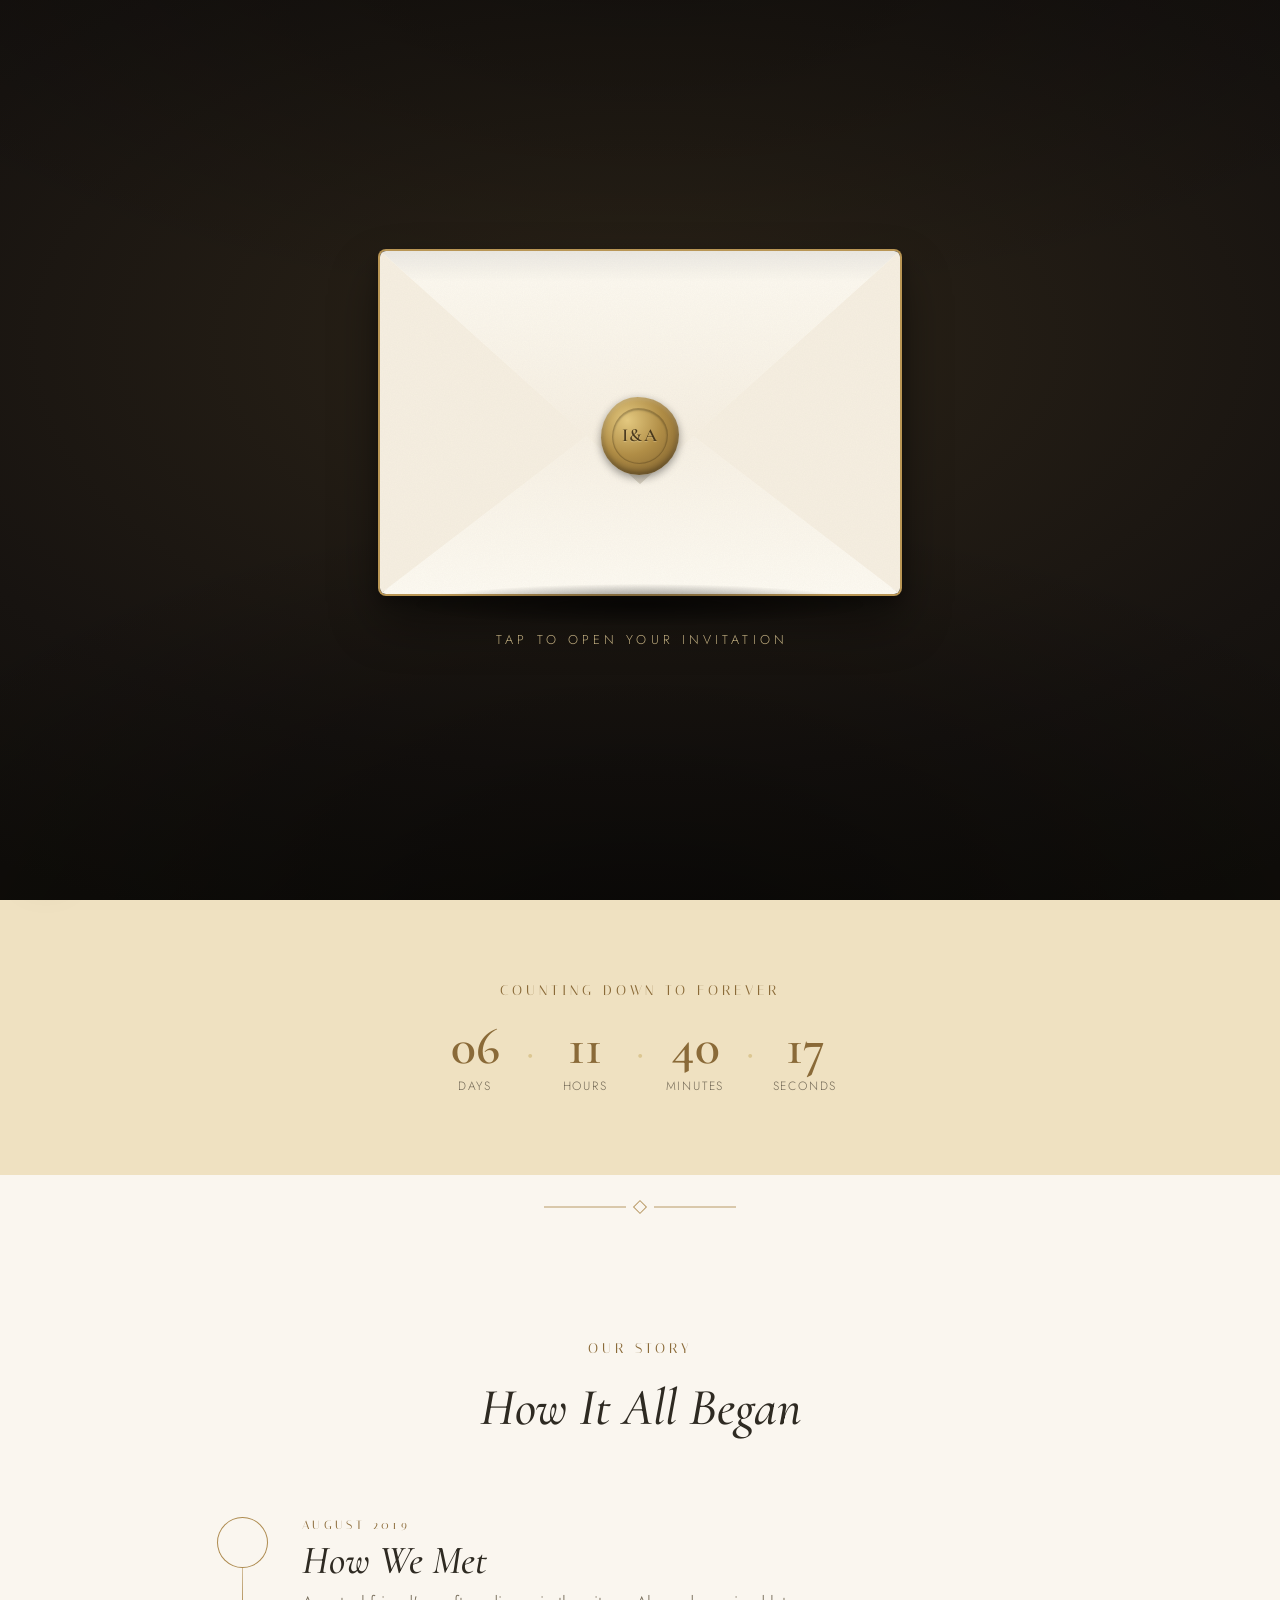
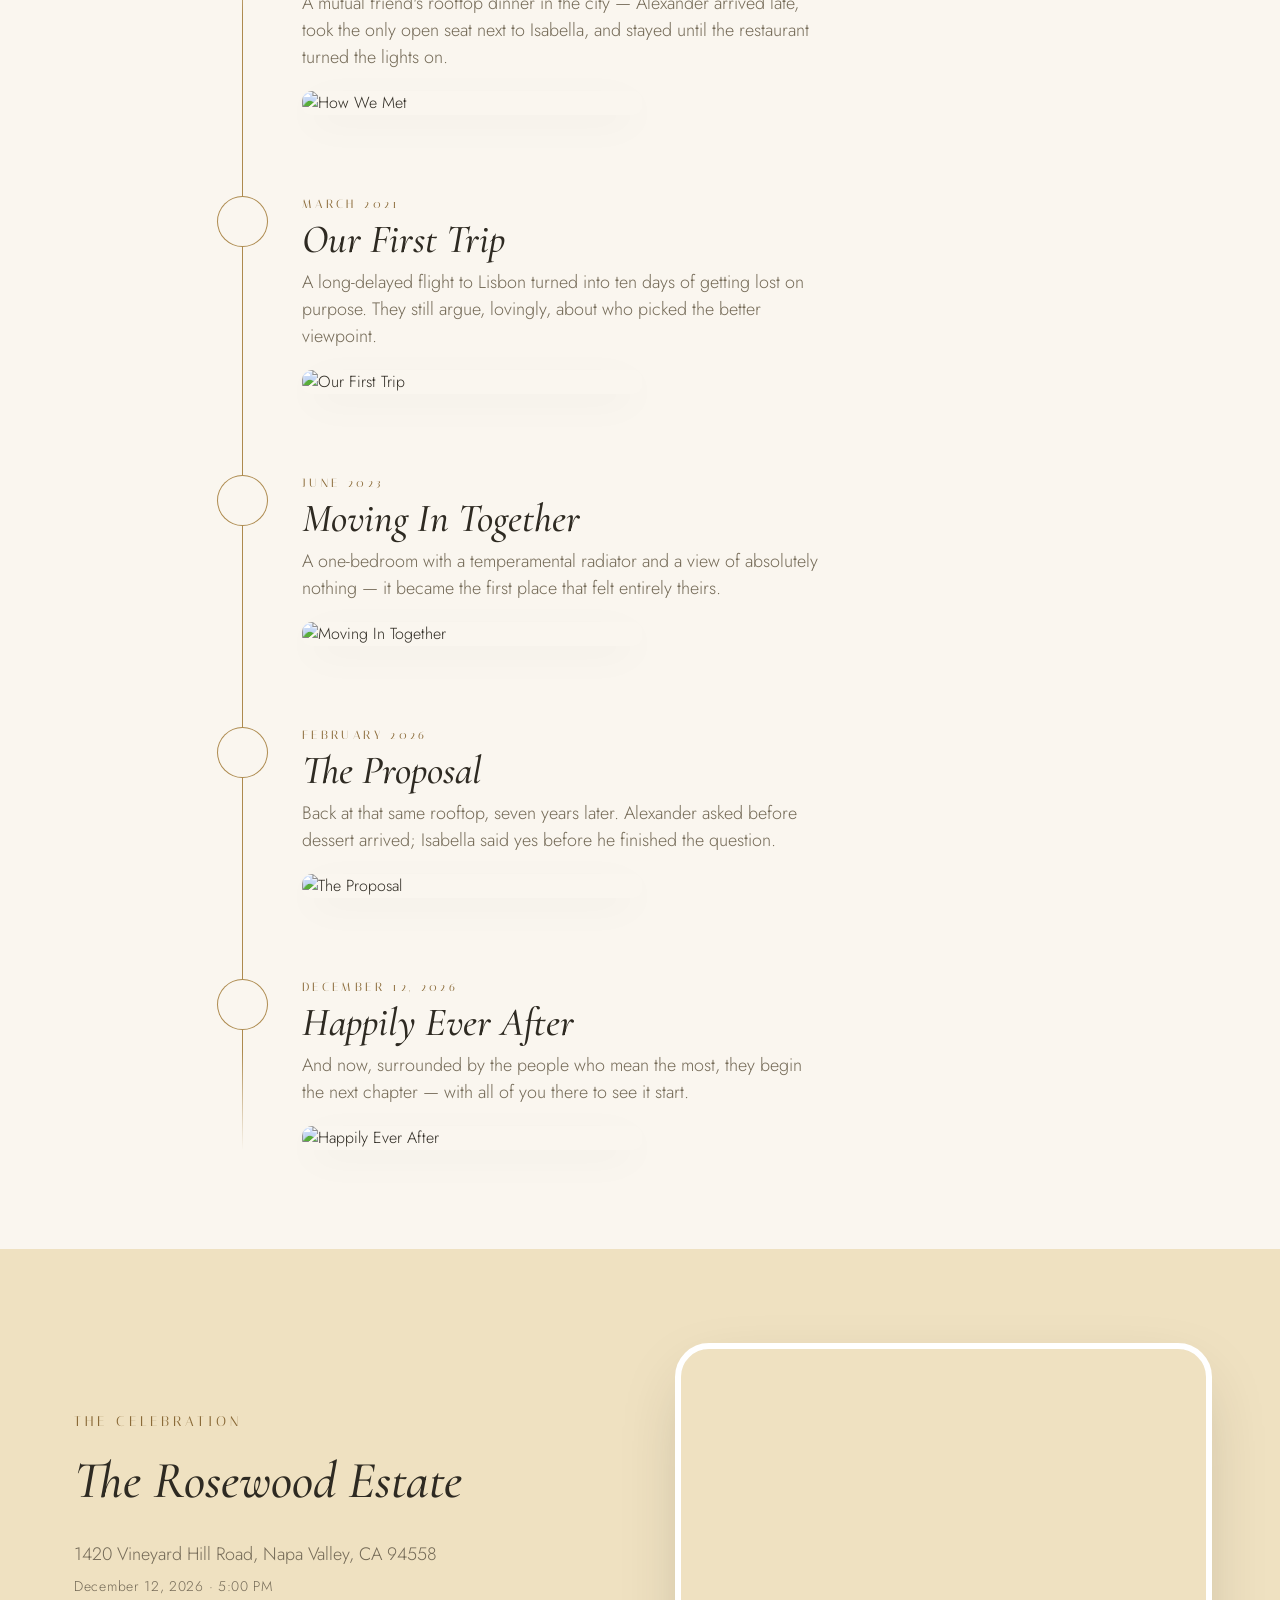
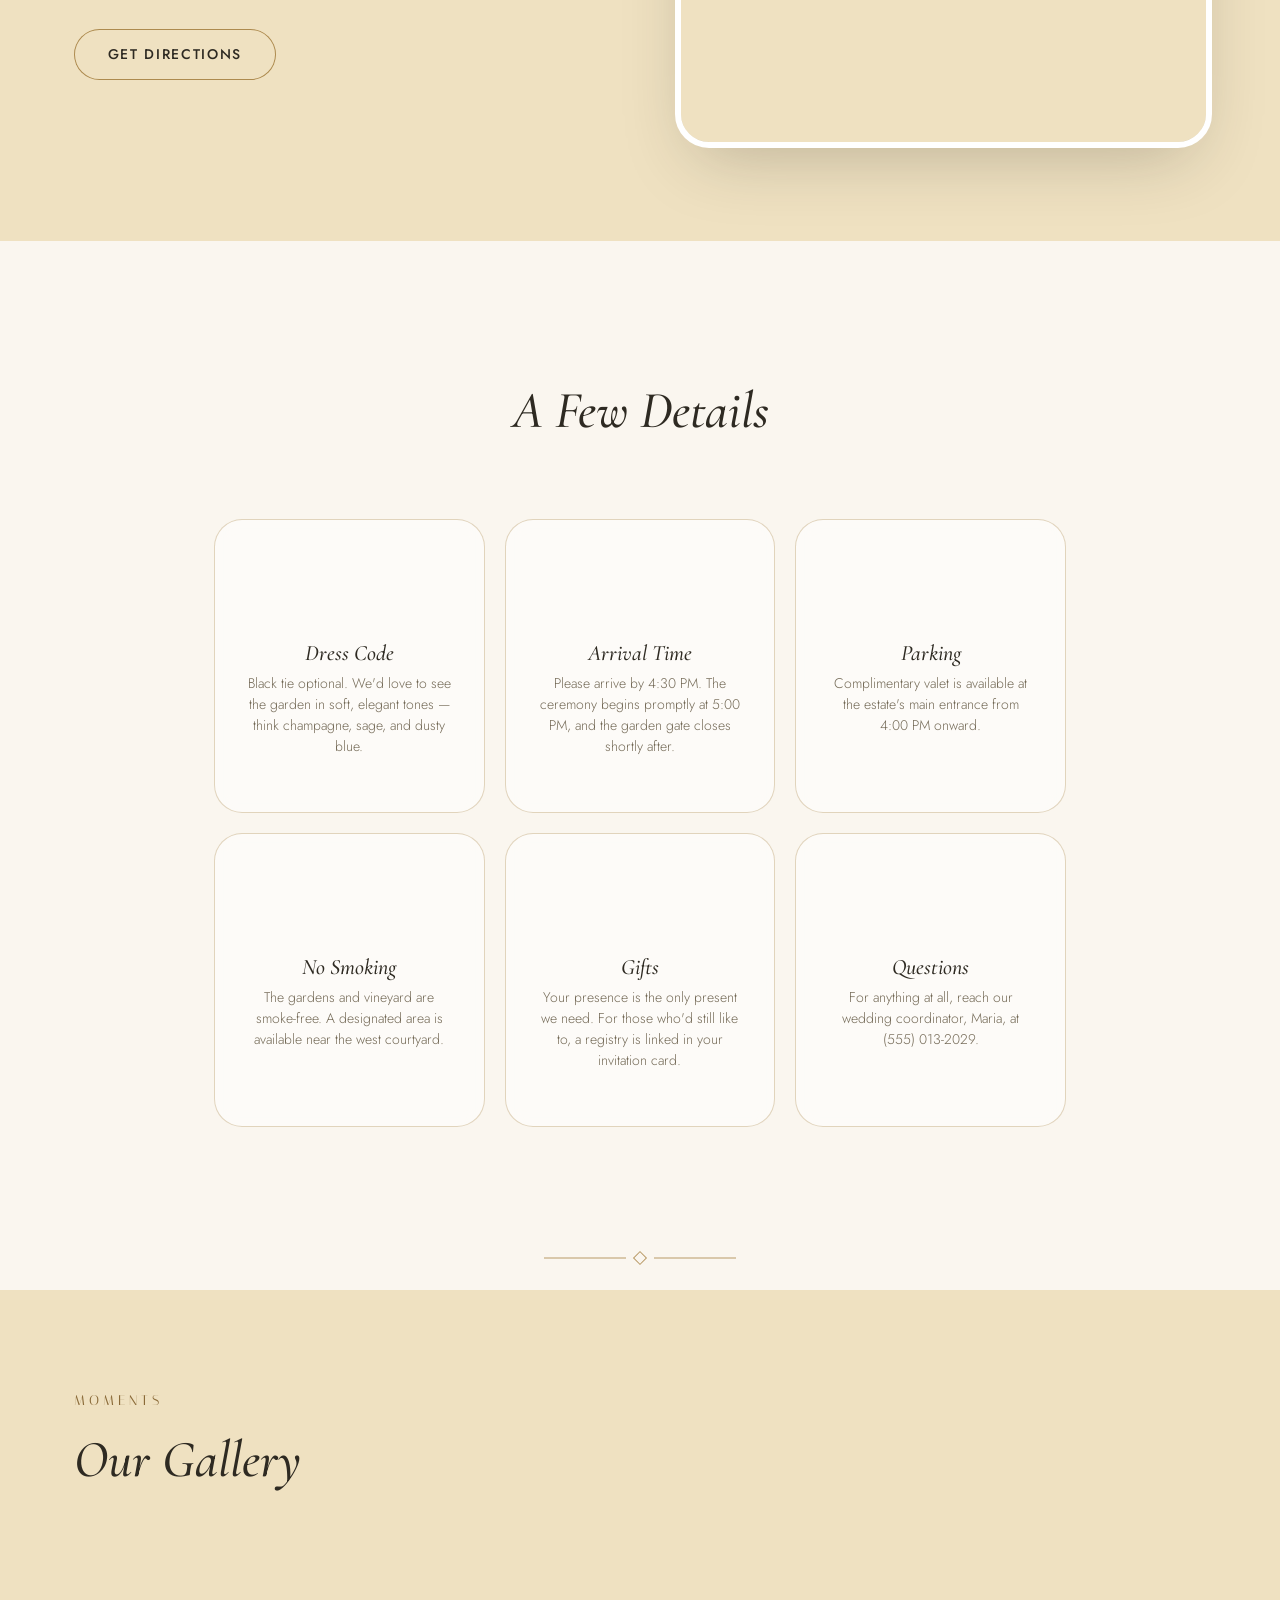
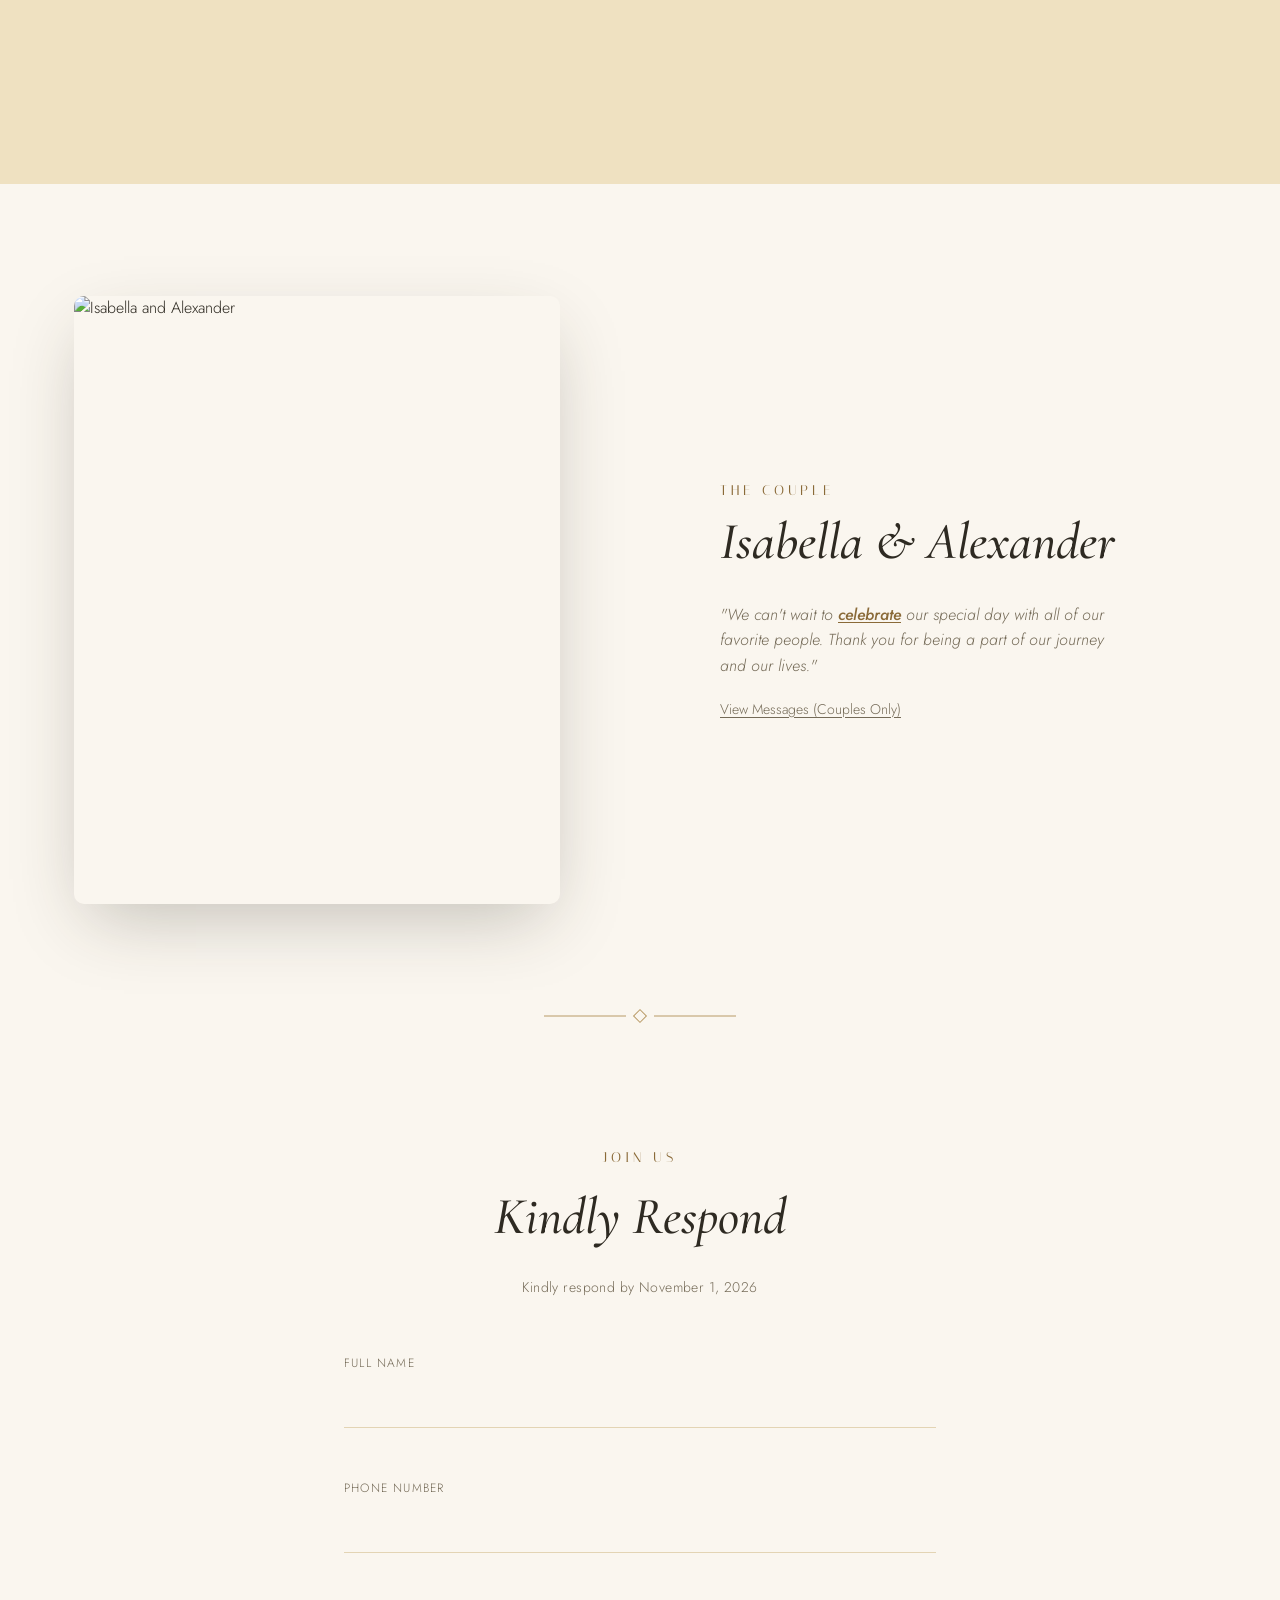
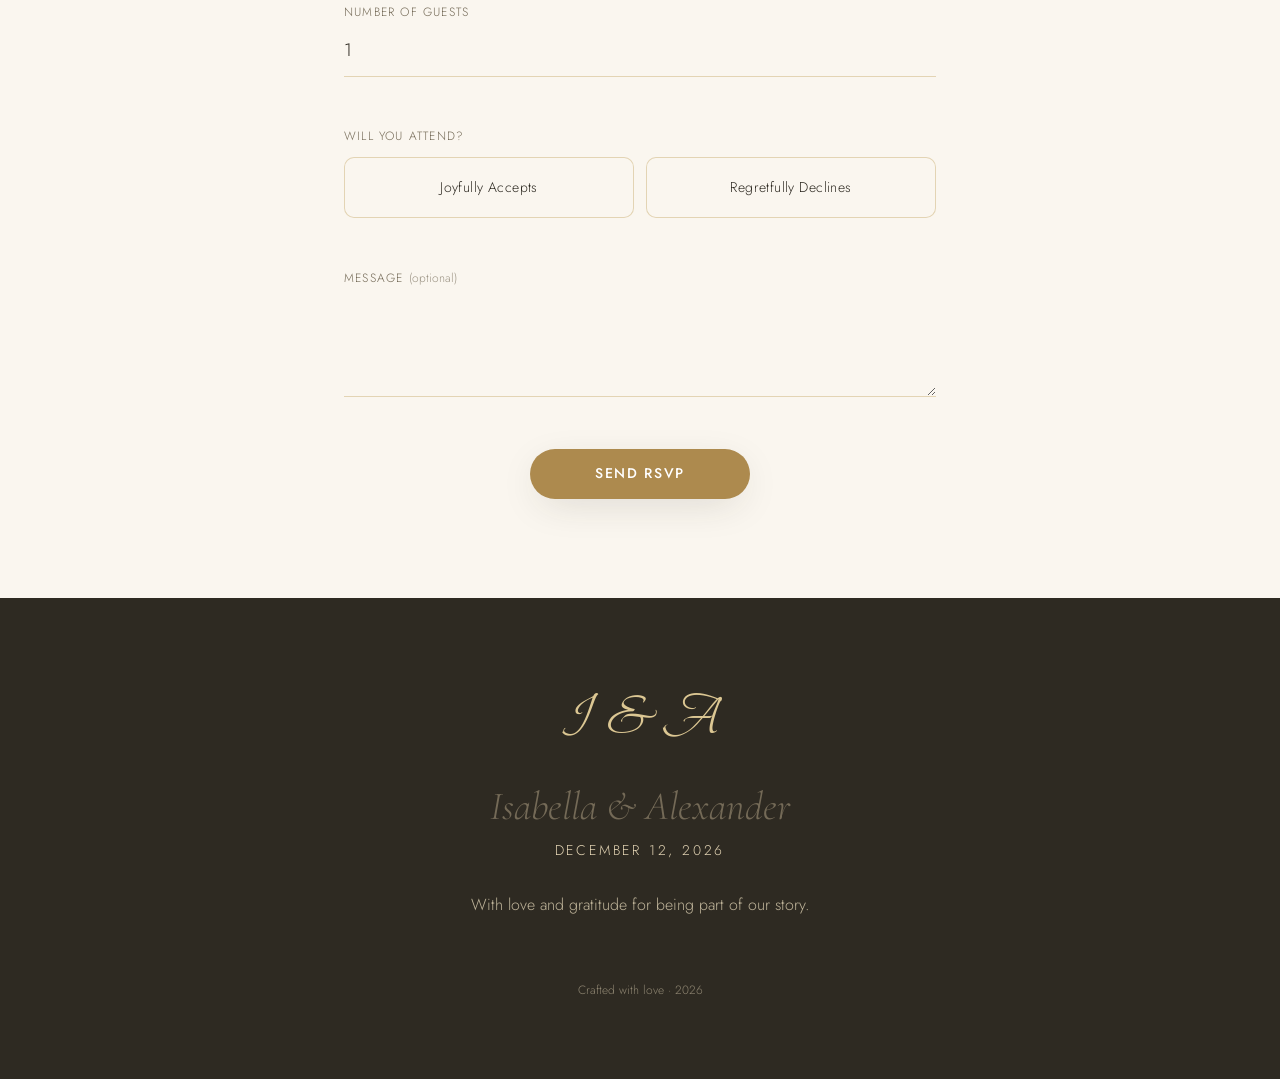
==== commit b9ea4fce: "Add files via upload" ====
--- a/index.html
+++ b/index.html
@@ -12,18 +12,16 @@
 <meta property="og:description" content="Join us in Napa Valley on December 12, 2026.">
 <meta property="og:type" content="website">
 
-<!-- Favicon -->
-<link rel="icon" type="image/svg+xml" href="assets/images/favicon.svg">
+<!-- Favicon (inline SVG — no asset file needed) -->
+<link rel="icon" type="image/svg+xml" href="data:image/svg+xml,%3Csvg xmlns='http://www.w3.org/2000/svg' viewBox='0 0 100 100'%3E%3Ccircle cx='50' cy='50' r='47' fill='%23AD8A4E'/%3E%3Ctext x='50' y='66' font-size='52' text-anchor='middle' fill='%23FAF6EF' font-family='Georgia,serif' font-style='italic'%3E%26amp;%3C/text%3E%3C/svg%3E">
 
 <!-- Fonts: Italiana (eyebrows), Cormorant Garamond (headings), Beau Rivage (calligraphy), Jost (body) -->
 <link rel="preconnect" href="https://fonts.googleapis.com">
 <link rel="preconnect" href="https://fonts.gstatic.com" crossorigin>
 <link href="https://fonts.googleapis.com/css2?family=Italiana&family=Cormorant+Garamond:ital,wght@0,400;0,500;0,600;0,700;1,500&family=Beau+Rivage&family=Jost:wght@300;400;500;600&display=swap" rel="stylesheet">
 
-<!-- Styles (order matters: tokens → base → animation utilities → components → layout → responsive) -->
+<!-- Styles (order matters: tokens → base → animation utilities → components → layout → responsive → envelope) -->
 <link rel="stylesheet" href="style.css">
-<!-- Envelope opening experience (self-contained; reads style.css's tokens) -->
-<link rel="stylesheet" href="envelope.css">
 </head>
 <body>
 <noscript><div style="padding:2rem;font-family:sans-serif;text-align:center;">Please enable JavaScript to view this invitation.</div></noscript>
@@ -172,8 +170,8 @@
       <div class="couple-content" data-reveal="fade-left">
         <p class="eyebrow">The Couple</p>
         <h2 class="section-title">Isabella &amp; Alexander</h2>
-        <p class="couple-desc">"We can't wait to <a href="#rsvp" class="couple-link" style="text-decoration: underline; font-weight: 500;">celebrate</a> our special day with all of our favorite people. Thank you for being a part of our journey and our lives."</p>
-        <a href="message.html" id="view-messages-link" style="display: inline-block; margin-top: 1rem; font-size: 0.85rem; color: var(--text-secondary); text-decoration: underline;">View Messages (Couples Only)</a>
+        <p class="couple-desc">"We can't wait to <a href="#rsvp" class="couple-link">celebrate</a> our special day with all of our favorite people. Thank you for being a part of our journey and our lives."</p>
+        <a href="message.html" class="couple-messages-link" id="view-messages-link">View Messages (Couples Only)</a>
       </div>
     </div>
   </section>
@@ -284,7 +282,7 @@
     <svg viewBox="0 0 24 24"><path d="M15 6l-6 6 6 6" fill="none" stroke="currentColor" stroke-width="1.5" stroke-linecap="round" stroke-linejoin="round"/></svg>
   </button>
   <div class="lightbox-stage">
-    <img class="lightbox-img" id="lightbox-img" src="" alt="">
+    <img class="lightbox-img" id="lightbox-img" alt="">
     <p class="lightbox-caption" id="lightbox-caption"></p>
   </div>
   <button class="lightbox-next" id="lightbox-next" aria-label="Next image">
@@ -295,7 +293,15 @@
 <div class="sr-live" id="sr-live" aria-live="polite"></div>
 
 <!-- Scripts: dependency order matters. Config first, main.js orchestrates init last. -->
-<script defer src="envelope.js"></script>
+<script>
+window.ENVELOPE_CONFIG = {
+  groomName: "Alexander",
+  brideName: "Isabella",
+  displayDate: "December 12, 2026",
+  initials: "I&A",
+  theme: "authentic"
+};
+</script>
 <script defer src="script.js"></script>
 </body>
 </html>
--- a/style.css
+++ b/style.css
@@ -137,6 +137,10 @@
 a { color: inherit; text-decoration: none; }
 input, textarea { font: inherit; color: inherit; background: none; }
 ul, ol { list-style: none; }
+
+/* The hidden attribute must always win, even over display:flex components
+   (the RSVP form, the countdown row, toggled-off sections). */
+[hidden] { display: none !important; }
 
 /* Preloader engaged: freeze the page beneath it */
 body.is-loading { overflow: hidden; height: 100vh; }
@@ -265,7 +269,8 @@
   height: 64px;
   margin-inline: auto;
   max-width: 220px;
-  background: var(--sprig-svg, none) center / contain no-repeat;
+  /* Hairline-and-diamond ornament in the accent gold */
+  background: var(--sprig-svg, url("data:image/svg+xml,%3Csvg xmlns='http://www.w3.org/2000/svg' viewBox='0 0 220 64'%3E%3Cg fill='none' stroke='%23AD8A4E' stroke-width='1'%3E%3Cpath d='M14 32h82'/%3E%3Cpath d='M124 32h82'/%3E%3Crect x='105.5' y='27.5' width='9' height='9' transform='rotate(45 110 32)'/%3E%3C/g%3E%3C/svg%3E")) center / contain no-repeat;
   opacity: 0.85;
 }
 
@@ -809,7 +814,8 @@
 .guideline-card:hover { transform: translateY(-6px); box-shadow: var(--shadow-soft), var(--shadow-inset-hairline); }
 .guideline-icon {
   width: 46px; height: 46px;
-  margin-inline: auto var(--space-sm);
+  margin-inline: auto;
+  margin-bottom: var(--space-sm);
   color: var(--accent);
 }
 .guideline-card h3 { font-size: var(--fs-lg); font-style: italic; margin-bottom: var(--space-2xs); }
@@ -968,7 +974,7 @@
 .rsvp-submit:disabled { cursor: default; }
 
 .rsvp-success { text-align: center; padding-block: var(--space-lg); }
-.rsvp-success-icon { width: 40px; height: 40px; margin-inline: auto var(--space-sm); color: var(--accent); }
+.rsvp-success-icon { width: 40px; height: 40px; margin-inline: auto; margin-bottom: var(--space-sm); color: var(--accent); }
 .rsvp-success h3 { font-size: var(--fs-2xl); font-style: italic; margin-bottom: var(--space-2xs); }
 
 /* =========================================================================
@@ -1070,7 +1076,7 @@
 .back-to-top svg { width: 18px; height: 18px; }
 
 /* ============ COUPLE SECTION ============ */
-.couple-section { padding-block: var(--space-2xl) var(--space-xl); background-color: var(--bg-primary); }
+.couple-section { padding-block: var(--space-2xl) var(--space-xl); background-color: var(--bg-base); }
 .couple-container { display: flex; flex-direction: column; gap: var(--space-xl); align-items: center; text-align: center; }
 @media (min-width: 768px) {
   .couple-container { flex-direction: row; text-align: left; align-items: center; justify-content: space-between; }
@@ -1081,9 +1087,9 @@
 }
 .couple-image-wrapper {
   position: relative;
-  border-radius: 12px;
+  border-radius: var(--radius-md);
   overflow: hidden;
-  box-shadow: var(--shadow-lg);
+  box-shadow: var(--shadow-elevated);
   aspect-ratio: 4 / 5;
   width: 100%;
 }
@@ -1096,10 +1102,21 @@
 .couple-image-wrapper:hover .couple-image { transform: scale(1.05); }
 .couple-content .eyebrow { margin-bottom: var(--space-xs); }
 .couple-content .section-title { margin-bottom: var(--space-md); }
-.couple-desc { font-style: italic; color: var(--text-secondary); max-width: 400px; line-height: 1.6; margin: 0 auto; }
+.couple-desc { font-style: italic; color: var(--text-soft); max-width: 400px; line-height: 1.6; margin: 0 auto; }
 @media (min-width: 768px) {
   .couple-desc { margin: 0; }
 }
+.couple-link { text-decoration: underline; text-underline-offset: 2px; font-weight: 500; color: var(--accent-deep); }
+.couple-messages-link {
+  display: inline-block;
+  margin-top: var(--space-sm);
+  font-size: var(--fs-sm);
+  color: var(--text-soft);
+  text-decoration: underline;
+  text-underline-offset: 3px;
+  transition: color var(--dur-fast) var(--ease-luxury);
+}
+.couple-messages-link:hover { color: var(--accent-deep); }
 
 /* =========================================================================
    MESSAGES PAGE (message.html)
@@ -1188,3 +1205,611 @@
 @media (min-width: 640px) {
   .messages-grid { grid-template-columns: repeat(2, 1fr); }
 }
+
+/* =========================================================================
+   RESPONSIVE LAYER
+   Mobile-first: everything above is the phone layout; these breakpoints
+   open the layout up on tablet and desktop.
+   ========================================================================= */
+@media (min-width: 640px) {
+  .gallery-grid { column-count: 2; }
+  .guidelines-grid { grid-template-columns: repeat(2, 1fr); }
+}
+
+@media (min-width: 900px) {
+  .nav-links { display: flex; }
+  .nav-toggle { display: none; }
+  .location-grid { grid-template-columns: 1.05fr 1fr; }
+  .timeline::before { left: 28px; }
+  .timeline-item { padding-left: 88px; }
+  .timeline-dot { left: 4px; }
+}
+
+@media (min-width: 1024px) {
+  .gallery-grid { column-count: 3; }
+  .guidelines-grid { grid-template-columns: repeat(3, 1fr); }
+}
+
+/* =============================================================================
+   ENVELOPE OPENING EXPERIENCE (inlined component)
+   Luxury stationery intro. The overlay is built and driven by the envelope
+   script at the bottom of this template's JS.
+
+   Design language: ivory cotton paper, restrained gold foil, deep cinematic
+   backdrop, soft realistic shadows. Colors are themed for this template by
+   the .envlp-theme-* block at the end of this section.
+   ============================================================================= */
+
+.envlp-overlay {
+  /* ---- Palette (overridden by the theme block below) ---- */
+  --env-paper:        #F7F2E8;
+  --env-paper-deep:   #EBE3D2;
+  --env-paper-edge:   #DDD2BC;
+  --env-liner:        #322C24;
+  --env-liner-deep:   #241F19;
+  --env-ink:          #3B342A;
+  --env-ink-soft:     #6E6355;
+  --env-gold:         #C2A15E;
+  --env-gold-deep:    #97783F;
+  --env-gold-light:   #EBD9AC;
+  --env-seal:         #8E2F3C;
+  --env-seal-deep:    #5E1B26;
+  --env-backdrop:     #191611;
+  --env-backdrop-lit: #2B261D;
+
+  /* ---- Geometry ---- */
+  --env-flap-tip: 62%;   /* how far down the flap's point reaches */
+  --env-radius: 6px;
+
+  /* ---- Type (falls back gracefully across the template's fonts) ---- */
+  --env-font-serif:  "Cormorant Garamond", "Fraunces", "Italiana", Georgia, "Times New Roman", serif;
+  --env-font-script: "Great Vibes", "Beau Rivage", "Brush Script MT", cursive;
+  --env-font-caps:   "Jost", "Montserrat", "Trebuchet MS", sans-serif;
+
+  position: fixed;
+  inset: 0;
+  z-index: 9600;
+  display: flex;
+  align-items: center;
+  justify-content: center;
+  background:
+    radial-gradient(ellipse 90% 70% at 50% 38%, var(--env-backdrop-lit) 0%, var(--env-backdrop) 68%, #100E0A 100%);
+  opacity: 1;
+  transition: opacity 0.85s ease;
+}
+
+.envlp-overlay.is-leaving {
+  opacity: 0;
+  pointer-events: none;
+}
+
+/* Soft cinematic vignette over the backdrop */
+.envlp-vignette {
+  position: absolute;
+  inset: 0;
+  pointer-events: none;
+  background:
+    radial-gradient(ellipse 120% 90% at 50% 110%, rgba(0, 0, 0, 0.55), transparent 60%),
+    radial-gradient(ellipse 140% 100% at 50% -20%, rgba(0, 0, 0, 0.4), transparent 55%);
+}
+
+.envlp-stage {
+  position: relative;
+  display: flex;
+  flex-direction: column;
+  align-items: center;
+  gap: clamp(1.6rem, 4vh, 2.6rem);
+  padding: 1.5rem;
+}
+
+/* =========================================================================
+   ENVELOPE
+   Classic 100:66 commercial proportions, perfectly symmetrical construction:
+   liner back, letter, side + bottom folds, top flap, wax seal.
+   ========================================================================= */
+
+.envlp-scene {
+  position: relative;
+  perspective: 1400px;
+  transition: transform 0.5s cubic-bezier(0.22, 0.9, 0.3, 1);
+}
+
+/* Gentle lift on hover — the envelope responds before it's even touched.
+   Disabled once the opening sequence starts. */
+@media (hover: hover) {
+  .envlp-overlay:not(.is-opening) .envlp-scene:hover {
+    transform: translateY(-4px) scale(1.015);
+  }
+  .envlp-overlay:not(.is-opening) .envlp-scene:hover::after {
+    opacity: 0.8;
+    transform: translateX(-50%) scale(1.05);
+  }
+  .envlp-overlay:not(.is-opening) .envlp-scene:hover .envlp-back {
+    box-shadow:
+      inset 0 0 40px rgba(0, 0, 0, 0.55),
+      0 34px 62px rgba(0, 0, 0, 0.5),
+      0 10px 20px rgba(0, 0, 0, 0.32);
+  }
+}
+
+/* Soft elliptical ground shadow — static, so the floating envelope never
+   forces per-frame shadow re-rasterization (filters here are too costly) */
+.envlp-scene::after {
+  content: "";
+  position: absolute;
+  left: 50%;
+  bottom: -9%;
+  width: 86%;
+  height: 12%;
+  transform: translateX(-50%);
+  border-radius: 50%;
+  background: radial-gradient(ellipse at center, rgba(0, 0, 0, 0.5) 0%, rgba(0, 0, 0, 0.22) 45%, transparent 72%);
+  pointer-events: none;
+  transition: opacity 0.7s ease, transform 0.5s cubic-bezier(0.22, 0.9, 0.3, 1);
+}
+
+.is-opening .envlp-scene::after {
+  opacity: 0.55;
+}
+
+.envlp {
+  position: relative;
+  /* Cap by viewport height too: the letter rises a full envelope-height
+     above the pocket during stage-letter, so short/landscape screens need
+     headroom or the card clips offscreen. */
+  width: min(520px, 88vw, 64vh);
+  aspect-ratio: 100 / 66;
+  cursor: pointer;
+  outline: none;
+  transform-style: preserve-3d;
+  animation: envlp-bob 3.2s ease-in-out infinite;
+  transition: opacity 0.7s ease;
+}
+
+/* Hint the compositor only while the sequence is actually animating */
+.is-opening .envlp-flap,
+.is-opening .envlp-letter {
+  will-change: transform;
+}
+
+.envlp:focus-visible .envlp-back {
+  box-shadow:
+    0 0 0 2px var(--env-gold),
+    0 26px 50px rgba(0, 0, 0, 0.45),
+    0 8px 16px rgba(0, 0, 0, 0.3);
+}
+
+.is-opening .envlp {
+  animation: none;
+  transform: none;
+  cursor: default;
+}
+
+@keyframes envlp-bob {
+  0%, 100% { transform: translateY(0); }
+  50%      { transform: translateY(-9px); }
+}
+
+/* Shared cotton-paper texture (subtle SVG fractal noise, ~4% strength) */
+.envlp-back::after,
+.envlp-flap::after,
+.envlp-fold::after,
+.envlp-letter::after {
+  content: "";
+  position: absolute;
+  inset: 0;
+  pointer-events: none;
+  border-radius: inherit;
+  clip-path: inherit;
+  background-image: url("data:image/svg+xml;utf8,<svg xmlns='http://www.w3.org/2000/svg' width='240' height='240'><filter id='n'><feTurbulence type='fractalNoise' baseFrequency='0.85' numOctaves='2' stitchTiles='stitch'/><feColorMatrix values='0 0 0 0 0.24 0 0 0 0 0.2 0 0 0 0 0.14 0 0 0 0.045 0'/></filter><rect width='240' height='240' filter='url(%23n)'/></svg>");
+  background-size: 240px 240px;
+}
+
+/* ---- Back panel: the envelope interior liner ---- */
+.envlp-back {
+  position: absolute;
+  inset: 0;
+  z-index: 1;
+  border-radius: var(--env-radius);
+  background:
+    linear-gradient(180deg, var(--env-liner) 0%, var(--env-liner-deep) 100%);
+  box-shadow:
+    inset 0 0 40px rgba(0, 0, 0, 0.55),
+    0 26px 50px rgba(0, 0, 0, 0.45),
+    0 8px 16px rgba(0, 0, 0, 0.3);
+  transition: box-shadow 0.5s ease;
+}
+
+/* Fine gold pinstripe on the liner — a quiet premium detail */
+.envlp-back::before {
+  content: "";
+  position: absolute;
+  inset: 7px;
+  border-radius: 3px;
+  border: 1px solid rgba(194, 161, 94, 0.28);
+  pointer-events: none;
+}
+
+/* ---- Letter card (rises out on open) ---- */
+.envlp-letter {
+  position: absolute;
+  left: 50%;
+  bottom: 4.5%;
+  z-index: 2;
+  width: 86%;
+  height: 88%;
+  transform: translateX(-50%);
+  border-radius: 4px;
+  background:
+    linear-gradient(168deg, #FFFDF7 0%, var(--env-paper) 46%, var(--env-paper-deep) 100%);
+  box-shadow:
+    0 2px 6px rgba(0, 0, 0, 0.18),
+    inset 0 0 0 1px rgba(255, 255, 255, 0.5);
+  transition:
+    transform 1s cubic-bezier(0.22, 0.9, 0.3, 1),
+    box-shadow 0.9s ease;
+  overflow: hidden;
+}
+
+.envlp-letter-inner {
+  position: relative;
+  z-index: 1;
+  height: 100%;
+  display: flex;
+  flex-direction: column;
+  align-items: center;
+  justify-content: center;
+  gap: clamp(0.35rem, 1.4vw, 0.7rem);
+  padding: clamp(1rem, 4vw, 2rem) clamp(1.2rem, 5vw, 2.4rem);
+  text-align: center;
+  opacity: 0;
+  transform: translateY(6px);
+  transition: opacity 0.9s ease 0.35s, transform 0.9s ease 0.35s;
+}
+
+/* Hairline gold frame on the card */
+.envlp-letter::before {
+  content: "";
+  position: absolute;
+  inset: clamp(7px, 1.6vw, 11px);
+  border: 1px solid rgba(194, 161, 94, 0.55);
+  border-radius: 2px;
+  pointer-events: none;
+  z-index: 1;
+}
+
+/* ---- Letter typography ---- */
+.envlp-kicker {
+  font-family: var(--env-font-script);
+  font-size: clamp(1.05rem, 3.4vw, 1.5rem);
+  line-height: 1.3;
+  color: var(--env-gold-deep);
+  margin: 0;
+}
+
+.envlp-names {
+  font-family: var(--env-font-serif);
+  font-weight: 500;
+  font-size: clamp(1.35rem, 5vw, 2.15rem);
+  line-height: 1.18;
+  letter-spacing: 0.05em;
+  color: var(--env-ink);
+  margin: 0;
+  display: flex;
+  align-items: baseline;
+  justify-content: center;
+  flex-wrap: wrap;
+  column-gap: 0.45em;
+}
+
+.envlp-amp {
+  font-family: var(--env-font-script);
+  font-weight: 400;
+  font-size: 0.82em;
+  color: var(--env-gold);
+  transform: translateY(-0.04em);
+}
+
+.envlp-rule {
+  display: flex;
+  align-items: center;
+  gap: 0.7rem;
+  width: min(200px, 55%);
+  margin: clamp(0.15rem, 1vw, 0.45rem) 0;
+  color: var(--env-gold);
+}
+
+.envlp-rule span {
+  flex: 1;
+  height: 1px;
+  background: linear-gradient(90deg, transparent, var(--env-gold) 45%, var(--env-gold) 55%, transparent);
+}
+
+.envlp-rule i {
+  font-style: normal;
+  font-size: 0.5rem;
+  line-height: 1;
+  transform: rotate(45deg);
+  border: 1px solid var(--env-gold);
+  width: 7px;
+  height: 7px;
+  flex: none;
+}
+
+.envlp-date {
+  font-family: var(--env-font-caps);
+  font-weight: 400;
+  font-size: clamp(0.68rem, 2.2vw, 0.85rem);
+  letter-spacing: 0.34em;
+  text-indent: 0.34em; /* balances the trailing tracking so text centers optically */
+  text-transform: uppercase;
+  color: var(--env-ink);
+  margin: 0;
+}
+
+.envlp-line {
+  font-family: var(--env-font-serif);
+  font-style: italic;
+  font-size: clamp(0.78rem, 2.4vw, 0.95rem);
+  letter-spacing: 0.04em;
+  color: var(--env-ink-soft);
+  margin: 0;
+}
+
+/* ---- Pocket: symmetrical side + bottom folds ---- */
+.envlp-pocket {
+  position: absolute;
+  inset: 0;
+  z-index: 3;
+  border-radius: var(--env-radius);
+  overflow: hidden;
+  pointer-events: none;
+}
+
+.envlp-fold {
+  position: absolute;
+  inset: 0;
+}
+
+.envlp-fold-left {
+  clip-path: polygon(0 0, 50% 50%, 0 100%);
+  background: linear-gradient(105deg, var(--env-paper) 52%, var(--env-paper-deep) 86%, var(--env-paper-edge) 97%, rgba(0, 0, 0, 0.16) 100%);
+}
+
+.envlp-fold-right {
+  clip-path: polygon(100% 0, 100% 100%, 50% 50%);
+  background: linear-gradient(255deg, var(--env-paper) 52%, var(--env-paper-deep) 86%, var(--env-paper-edge) 97%, rgba(0, 0, 0, 0.16) 100%);
+}
+
+.envlp-fold-bottom {
+  clip-path: polygon(0 100%, 100% 100%, 50% 42%);
+  background: linear-gradient(180deg, rgba(0, 0, 0, 0.14) 0%, var(--env-paper-edge) 2.5%, var(--env-paper-deep) 12%, var(--env-paper) 44%, #FDFAF2 100%);
+}
+
+/* ---- Top flap ---- */
+.envlp-flap {
+  position: absolute;
+  inset: 0;
+  z-index: 4;
+  clip-path: polygon(0 0, 100% 0, 50% var(--env-flap-tip));
+  background: linear-gradient(180deg, #FDFAF2 0%, var(--env-paper) 55%, var(--env-paper-deep) 96%, var(--env-paper-edge) 100%);
+  transform-origin: 50% 0;
+  transform: rotateX(0deg);
+  transition: transform 0.95s cubic-bezier(0.55, 0.06, 0.28, 0.99), z-index 0s 0.95s;
+  border-radius: var(--env-radius) var(--env-radius) 0 0;
+}
+
+/* Crisp crease at the fold plus a soft cast edge along the flap's point */
+.envlp-flap::before {
+  content: "";
+  position: absolute;
+  inset: 0;
+  clip-path: inherit;
+  background:
+    linear-gradient(180deg, rgba(0, 0, 0, 0.07) 0%, transparent 9%),
+    linear-gradient(180deg, transparent calc(var(--env-flap-tip) - 10%), rgba(0, 0, 0, 0.12) var(--env-flap-tip));
+  pointer-events: none;
+}
+
+/* ---- Gold-foil monogram on the flap (used when the seal is hidden) ---- */
+.envlp-monogram {
+  position: absolute;
+  top: 15%;
+  left: 50%;
+  z-index: 5;
+  transform: translateX(-50%);
+  font-family: var(--env-font-serif);
+  font-weight: 500;
+  font-size: clamp(1.05rem, 3.6vw, 1.5rem);
+  letter-spacing: 0.22em;
+  text-indent: 0.22em;
+  color: var(--env-gold-deep);
+  background: linear-gradient(115deg, var(--env-gold-deep) 20%, var(--env-gold-light) 48%, var(--env-gold-deep) 78%);
+  -webkit-background-clip: text;
+  background-clip: text;
+  -webkit-text-fill-color: transparent;
+  pointer-events: none;
+  transition: opacity 0.4s ease;
+}
+
+/* ---- Wax seal ---- */
+.envlp-seal {
+  position: absolute;
+  top: calc(var(--env-flap-tip) - 14%); /* straddles the flap's point */
+  left: 50%;
+  z-index: 5;
+  width: clamp(56px, 15%, 78px);
+  aspect-ratio: 1;
+  transform: translate(-50%, -50%);
+  display: flex;
+  align-items: center;
+  justify-content: center;
+  border-radius: 47% 53% 51% 49% / 52% 48% 52% 48%; /* slightly organic, hand-poured edge */
+  background:
+    radial-gradient(circle at 34% 30%, #B04A57 0%, var(--env-seal) 42%, var(--env-seal-deep) 100%);
+  box-shadow:
+    inset 0 2px 4px rgba(255, 255, 255, 0.22),
+    inset 0 -3px 6px rgba(0, 0, 0, 0.38),
+    0 3px 8px rgba(0, 0, 0, 0.4);
+  font-family: var(--env-font-serif);
+  font-weight: 600;
+  font-size: clamp(0.85rem, 2.6vw, 1.15rem);
+  letter-spacing: 0.06em;
+  color: rgba(255, 235, 225, 0.9);
+  text-shadow: 0 -1px 1px rgba(0, 0, 0, 0.45), 0 1px 1px rgba(255, 255, 255, 0.18);
+  transition: transform 0.45s cubic-bezier(0.5, 0, 0.6, 1.4), opacity 0.4s ease;
+  pointer-events: none;
+}
+
+/* Embossed inner ring of the seal */
+.envlp-seal::before {
+  content: "";
+  position: absolute;
+  inset: 14%;
+  border-radius: inherit;
+  border: 1px solid rgba(255, 220, 210, 0.28);
+  box-shadow: inset 0 1px 2px rgba(0, 0, 0, 0.3);
+}
+
+/* =========================================================================
+   OPENING SEQUENCE — staged by the envelope script
+   stage-seal → stage-flap → stage-letter → stage-card
+   ========================================================================= */
+
+.stage-seal .envlp-seal {
+  transform: translate(-50%, -50%) scale(0.8) rotate(-7deg);
+  opacity: 0;
+}
+
+.stage-seal .envlp-monogram {
+  opacity: 0;
+}
+
+.stage-flap .envlp-flap {
+  transform: rotateX(-180deg);
+}
+
+.stage-letter .envlp-flap {
+  z-index: 1;
+  transition: transform 0.95s cubic-bezier(0.55, 0.06, 0.28, 0.99);
+}
+
+.stage-letter .envlp-letter {
+  transform: translateX(-50%) translateY(-104%);
+  box-shadow:
+    0 14px 30px rgba(0, 0, 0, 0.4),
+    inset 0 0 0 1px rgba(255, 255, 255, 0.5);
+}
+
+.stage-letter .envlp-letter-inner {
+  opacity: 1;
+  transform: translateY(0);
+}
+
+/* Final presentation: card centers and comes forward, envelope recedes */
+.stage-card .envlp-letter {
+  z-index: 7;
+  transform: translateX(-50%) translateY(-58%) scale(1.12);
+  box-shadow:
+    0 34px 70px rgba(0, 0, 0, 0.55),
+    0 8px 20px rgba(0, 0, 0, 0.35),
+    inset 0 0 0 1px rgba(255, 255, 255, 0.5);
+}
+
+.stage-card .envlp-back,
+.stage-card .envlp-pocket,
+.stage-card .envlp-flap,
+.stage-card .envlp-seal,
+.stage-card .envlp-monogram {
+  opacity: 0;
+  transition: opacity 0.7s ease;
+}
+
+.stage-card .envlp-scene::after {
+  opacity: 0;
+}
+
+/* ---- Hint ---- */
+.envlp-hint {
+  font-family: var(--env-font-caps);
+  font-weight: 300;
+  font-size: clamp(0.68rem, 2vw, 0.8rem);
+  letter-spacing: 0.32em;
+  text-indent: 0.32em;
+  text-transform: uppercase;
+  color: var(--env-gold-light);
+  opacity: 0.85;
+  margin: 0;
+  animation: envlp-hint-pulse 2.6s ease-in-out infinite;
+  transition: opacity 0.4s ease;
+}
+
+.is-opening .envlp-hint {
+  opacity: 0;
+  animation: none;
+}
+
+@keyframes envlp-hint-pulse {
+  0%, 100% { opacity: 0.5; }
+  50%      { opacity: 0.95; }
+}
+
+/* ---- Reduced motion: the script skips the sequence entirely, but keep a
+   safe static fallback in case the overlay is ever forced on. ---- */
+@media (prefers-reduced-motion: reduce) {
+  .envlp,
+  .envlp-hint {
+    animation: none;
+  }
+}
+
+/* ---- Compact screens: tighten the stage so envelope + hint always fit ---- */
+@media (max-width: 480px) {
+  .envlp-stage {
+    gap: clamp(1.1rem, 3vh, 1.8rem);
+    padding: 1rem;
+  }
+  .envlp-hint {
+    letter-spacing: 0.24em;
+    text-indent: 0.24em;
+  }
+}
+
+/* ---- THEME: AUTHENTIC — warm champagne ivory, antique-gold wax seal, deep
+   flap. Classic estate stationery to match the template's Italiana/gold
+   styling. Selected via ENVELOPE_CONFIG.theme → .envlp-theme-authentic. ---- */
+.envlp-theme-authentic {
+  --env-paper:        #F6EFE1;
+  --env-paper-deep:   #EADFC7;
+  --env-paper-edge:   #D6C6A2;
+  --env-liner:        #2B2118;
+  --env-liner-deep:   #1D1610;
+  --env-ink:          #3C3223;
+  --env-ink-soft:     #7A6C52;
+  --env-gold:         #B99655;
+  --env-gold-deep:    #8A6A38;
+  --env-gold-light:   #DCC793;
+  --env-seal:         #B08D46;   /* antique gold wax instead of red */
+  --env-seal-deep:    #77592A;
+  --env-backdrop:     #171310;
+  --env-backdrop-lit: #2C2418;
+  --env-flap-tip: 68%;           /* long, stately point */
+  --env-font-script: "Beau Rivage", "Great Vibes", cursive;
+}
+
+.envlp-theme-authentic .envlp-seal {
+  background:
+    radial-gradient(circle at 34% 30%, #E3C87F 0%, var(--env-seal) 46%, var(--env-seal-deep) 100%);
+  color: rgba(50, 36, 14, 0.85);
+  text-shadow: 0 1px 1px rgba(255, 240, 200, 0.35);
+}
+
+.envlp-theme-authentic .envlp-seal::before {
+  border-color: rgba(60, 44, 18, 0.3);
+}
+
+/* Double gold pinstripe on the liner — the estate touch */
+.envlp-theme-authentic .envlp-back::before {
+  outline: 1px solid rgba(185, 150, 85, 0.16);
+  outline-offset: 3px;
+}
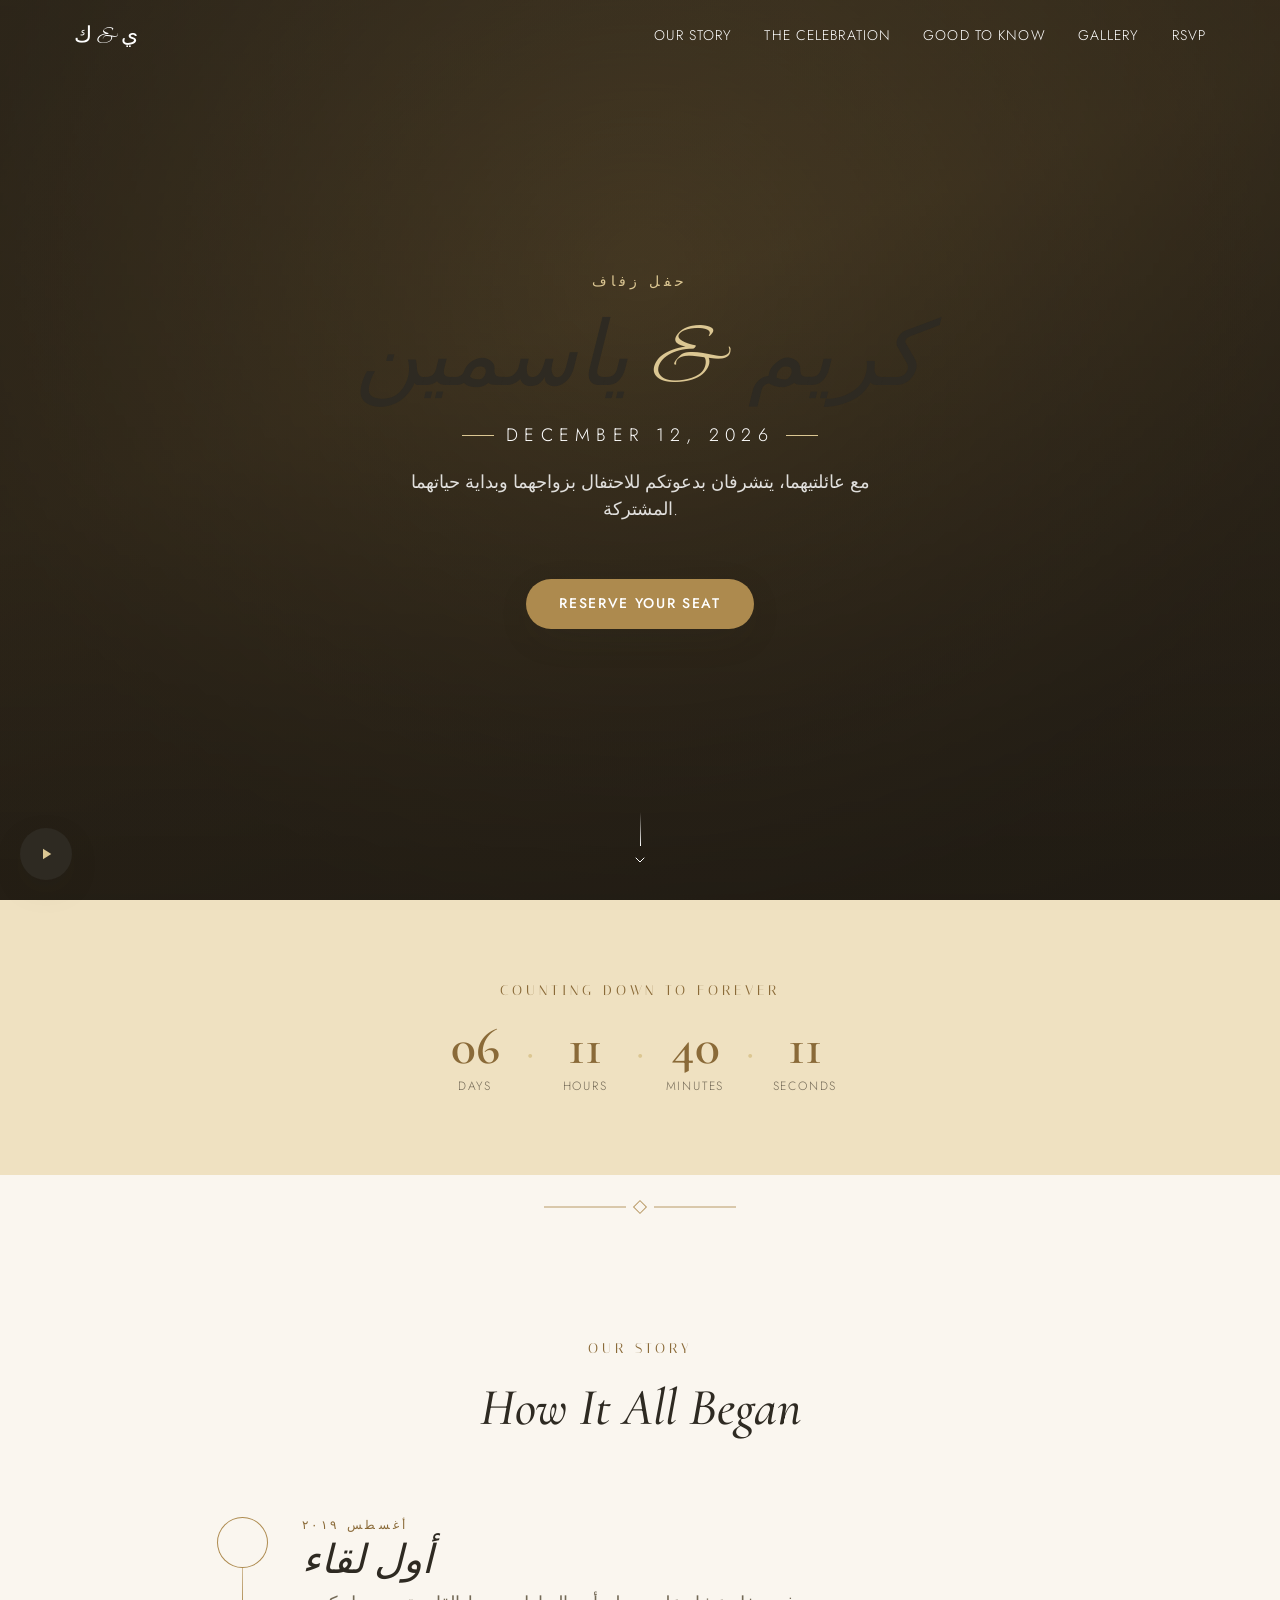
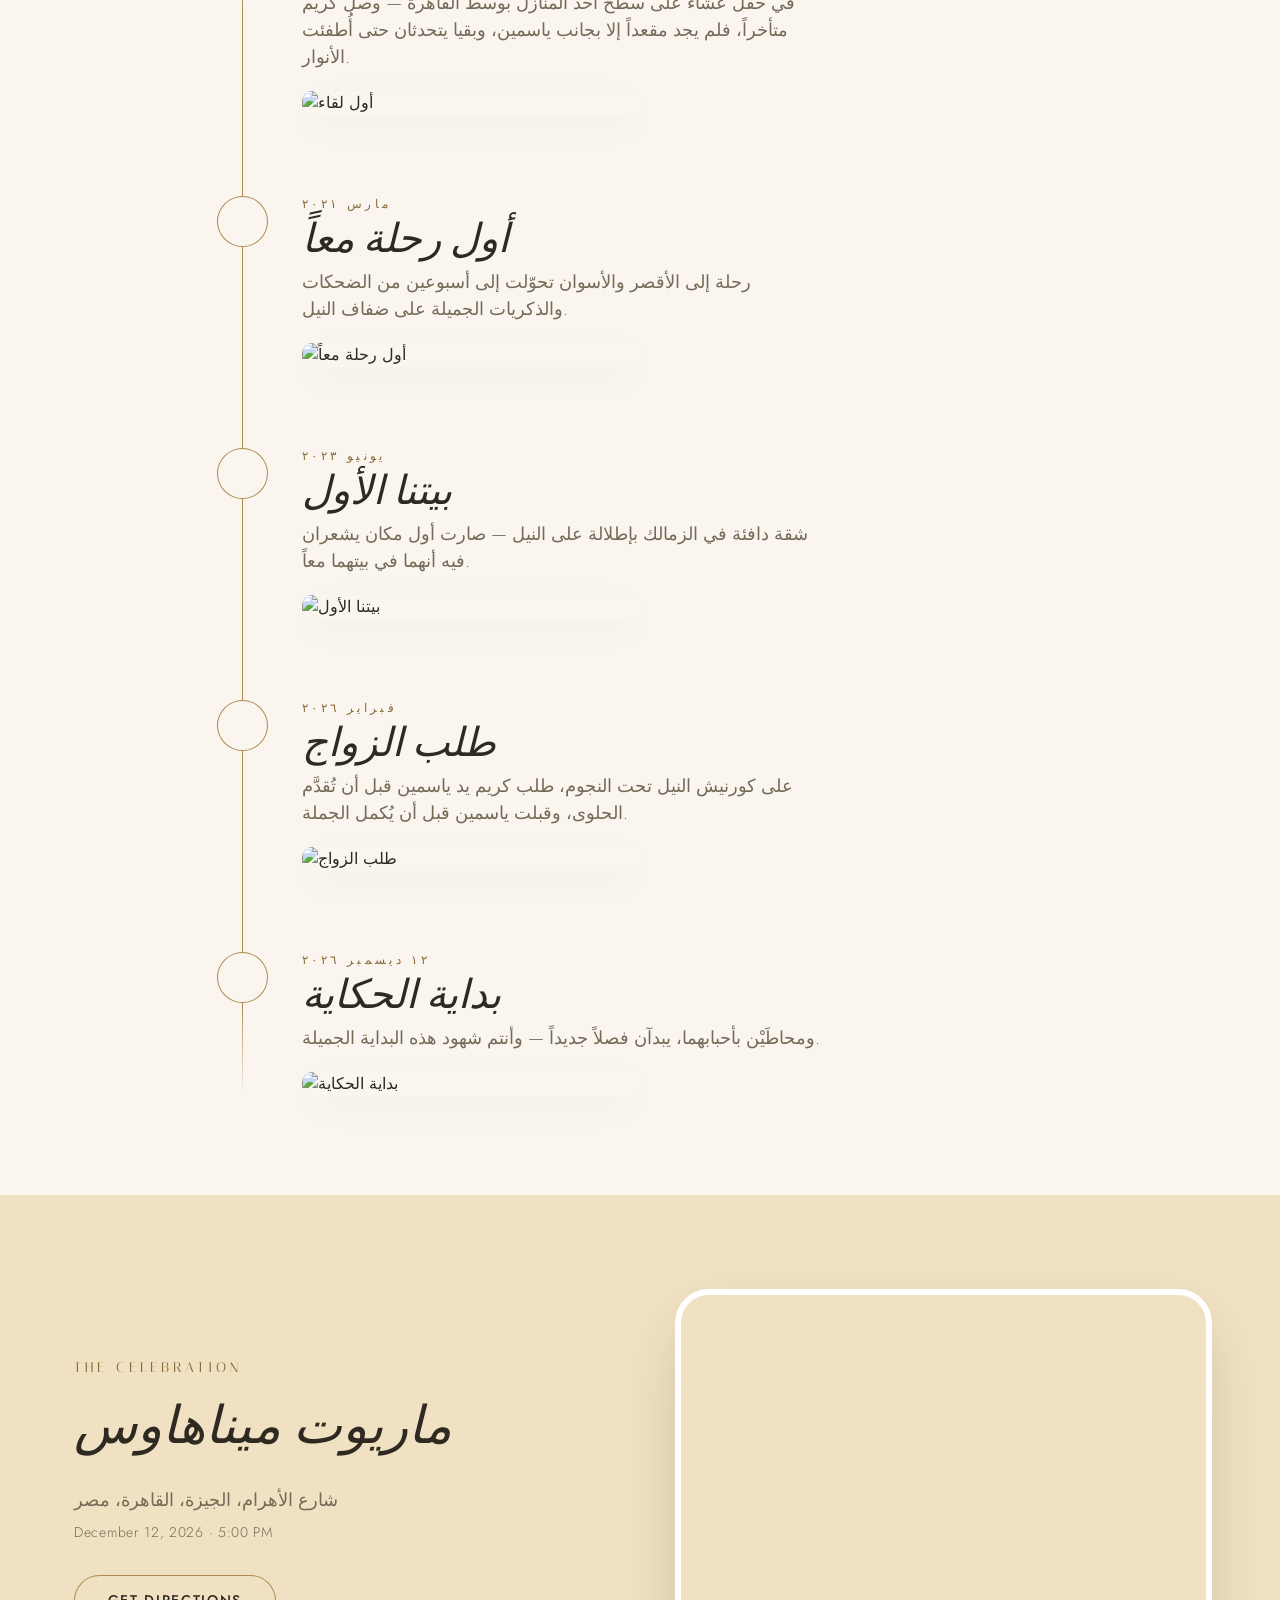
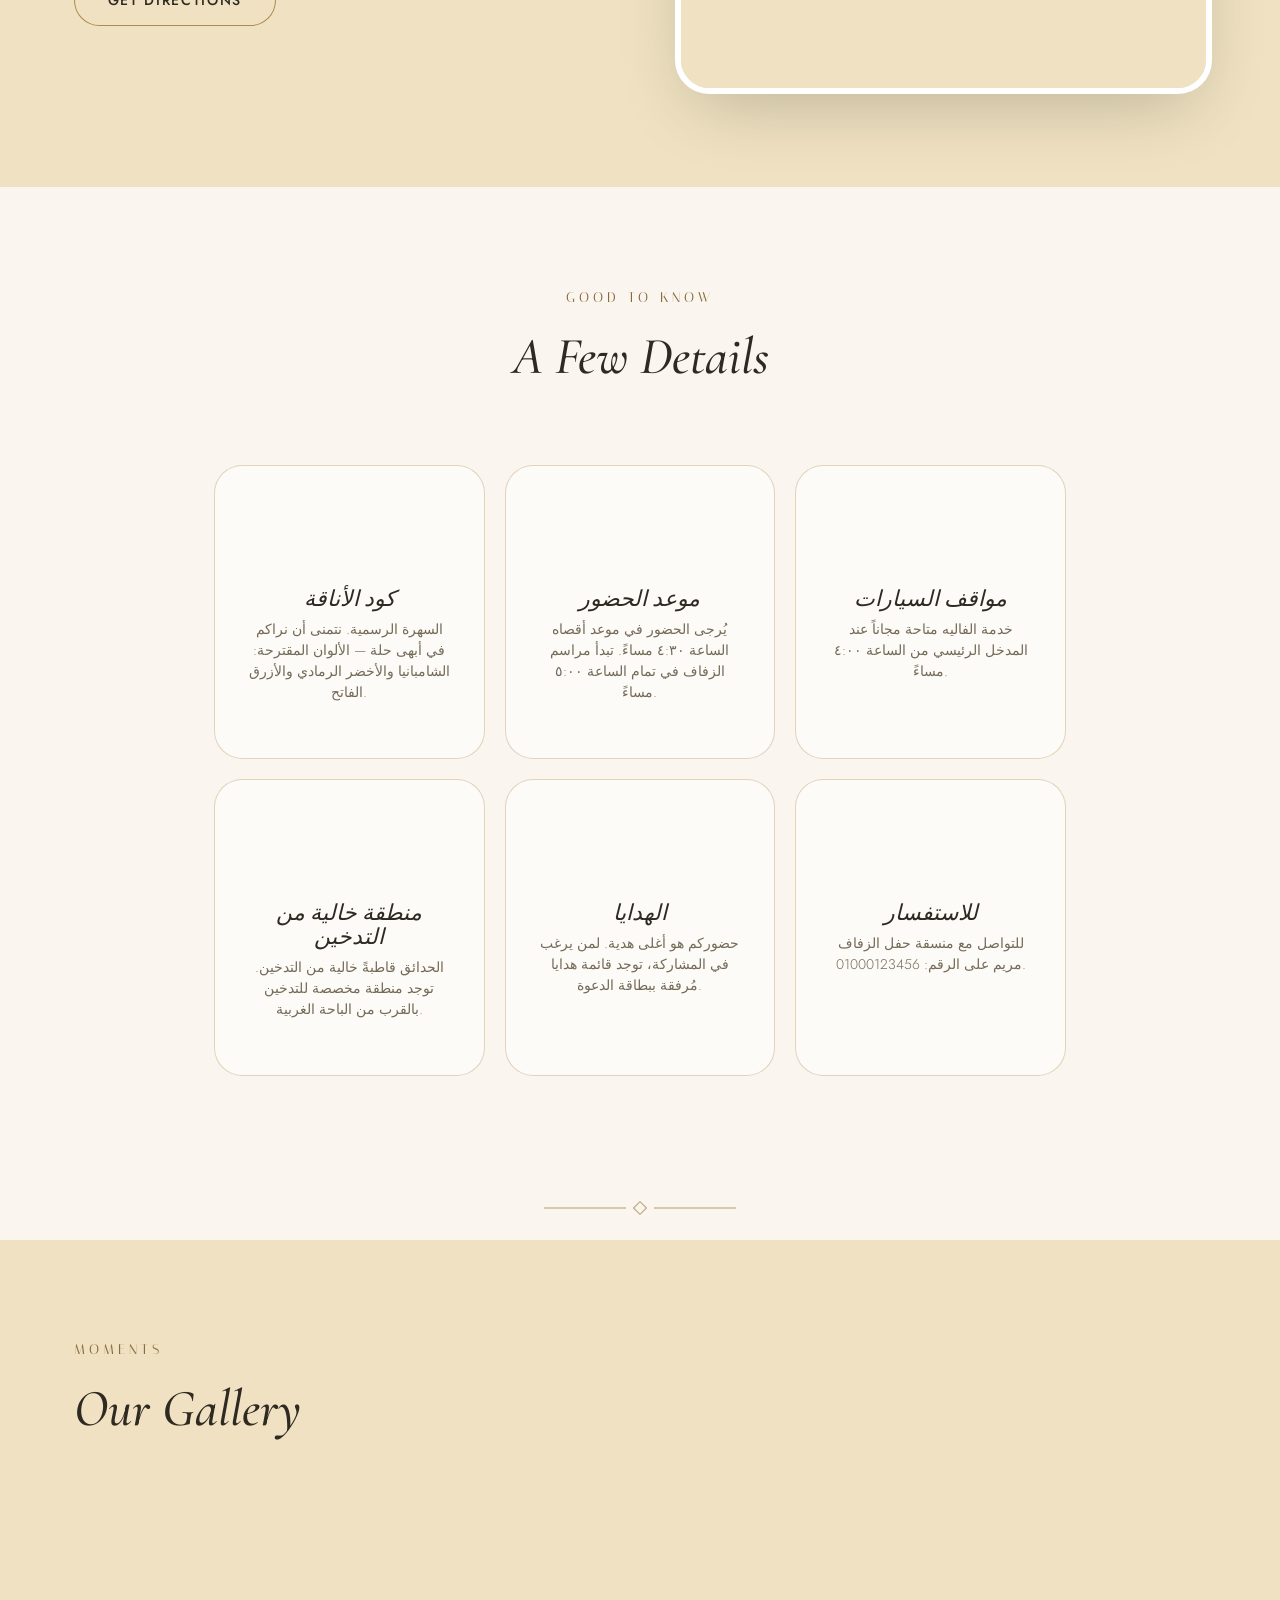
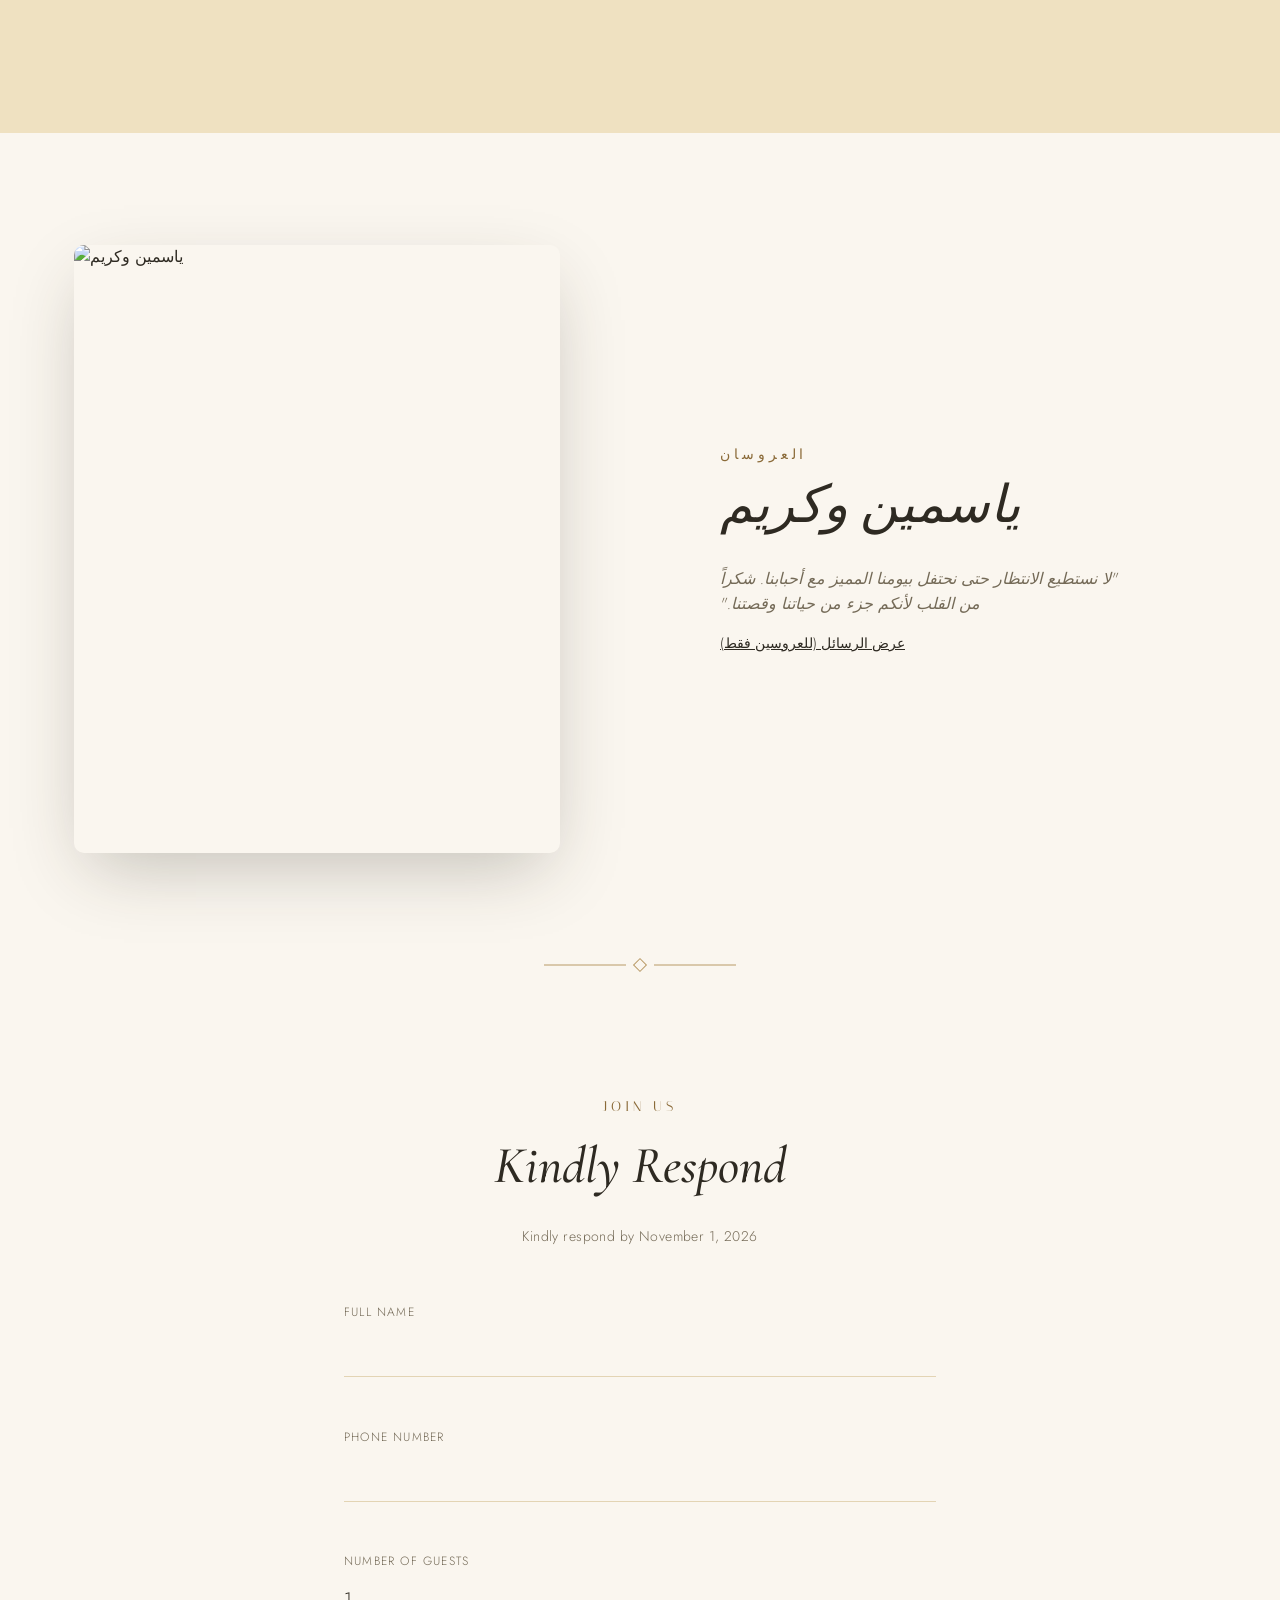
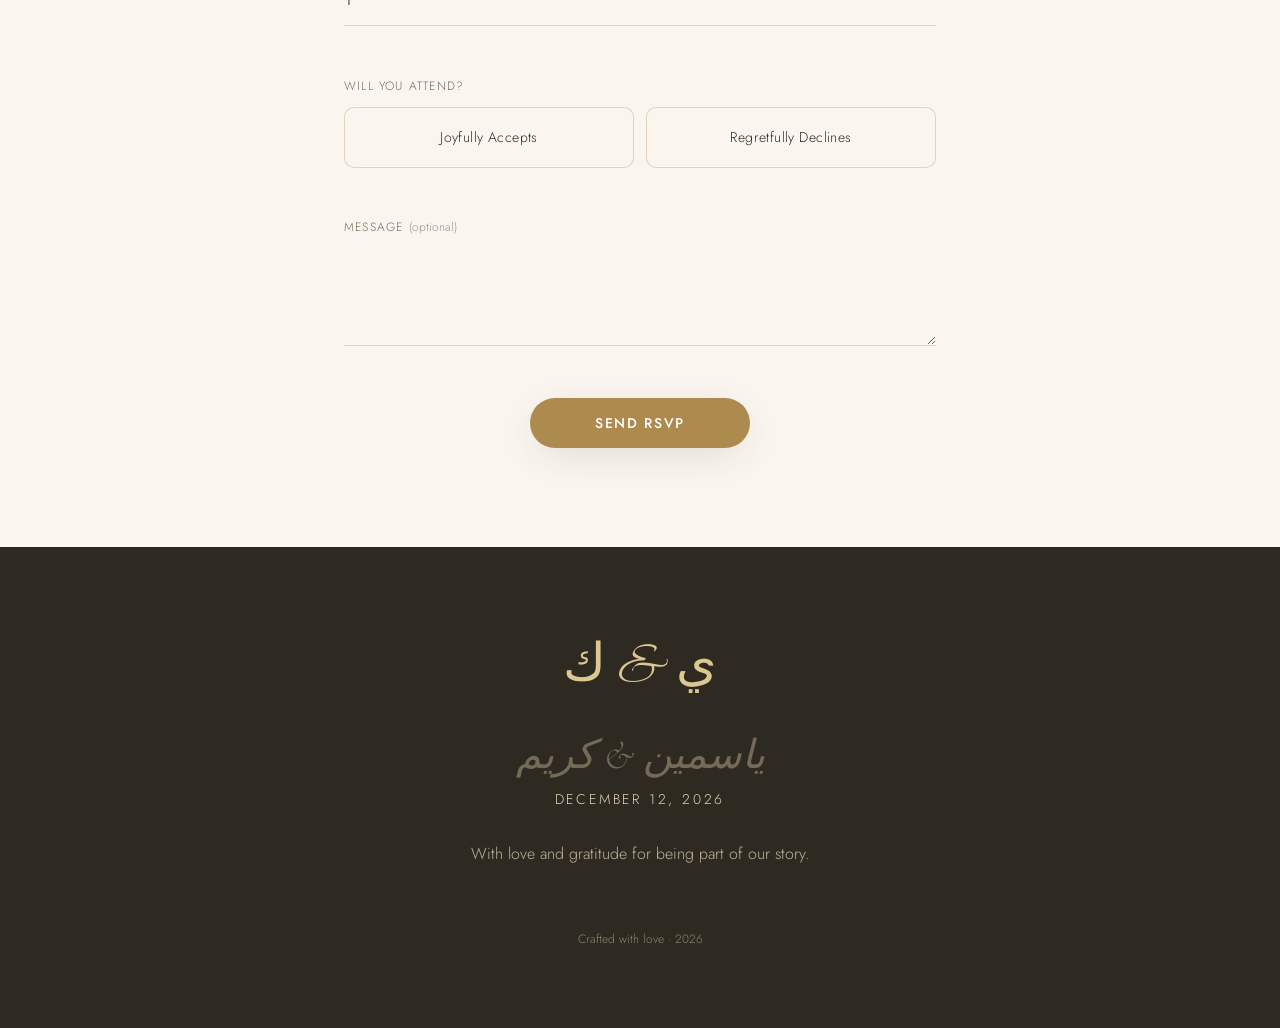
==== commit 23e1e6e2: "Add files via upload" ====
--- a/index.html
+++ b/index.html
@@ -3,24 +3,24 @@
 <head>
 <meta charset="UTF-8">
 <meta name="viewport" content="width=device-width, initial-scale=1.0, viewport-fit=cover">
-<title>Isabella &amp; Alexander — Wedding Invitation</title>
-<meta name="description" content="Join us as we celebrate the wedding of Isabella & Alexander, December 12, 2026 at The Rosewood Estate, Napa Valley.">
+<title>ياسمين وكريم — دعوة زفاف</title>
+<meta name="description" content="يشرفنا دعوتكم للاحتفال بزواج ياسمين وكريم، ١٢ ديسمبر ٢٠٢٦ في ماريوت ميناهاوس، الجيزة، القاهرة.">
 <meta name="theme-color" content="#AD8A4E">
 
 <!-- Open Graph -->
-<meta property="og:title" content="Isabella & Alexander are getting married">
-<meta property="og:description" content="Join us in Napa Valley on December 12, 2026.">
+<meta property="og:title" content="ياسمين وكريم — على موعد مع السعادة">
+<meta property="og:description" content="انضم إلينا في القاهرة في ١٢ ديسمبر ٢٠٢٦.">
 <meta property="og:type" content="website">
 
-<!-- Favicon (inline SVG — no asset file needed) -->
-<link rel="icon" type="image/svg+xml" href="data:image/svg+xml,%3Csvg xmlns='http://www.w3.org/2000/svg' viewBox='0 0 100 100'%3E%3Ccircle cx='50' cy='50' r='47' fill='%23AD8A4E'/%3E%3Ctext x='50' y='66' font-size='52' text-anchor='middle' fill='%23FAF6EF' font-family='Georgia,serif' font-style='italic'%3E%26amp;%3C/text%3E%3C/svg%3E">
+<!-- Favicon -->
+<link rel="icon" type="image/svg+xml" href="assets/images/favicon.svg">
 
 <!-- Fonts: Italiana (eyebrows), Cormorant Garamond (headings), Beau Rivage (calligraphy), Jost (body) -->
 <link rel="preconnect" href="https://fonts.googleapis.com">
 <link rel="preconnect" href="https://fonts.gstatic.com" crossorigin>
 <link href="https://fonts.googleapis.com/css2?family=Italiana&family=Cormorant+Garamond:ital,wght@0,400;0,500;0,600;0,700;1,500&family=Beau+Rivage&family=Jost:wght@300;400;500;600&display=swap" rel="stylesheet">
 
-<!-- Styles (order matters: tokens → base → animation utilities → components → layout → responsive → envelope) -->
+<!-- Styles (order matters: tokens → base → animation utilities → components → layout → responsive) -->
 <link rel="stylesheet" href="style.css">
 </head>
 <body>
@@ -165,13 +165,13 @@
   <section class="couple-section" id="couple">
     <div class="container couple-container">
       <div class="couple-image-wrapper" data-reveal="fade-right">
-        <img src="https://images.unsplash.com/photo-1515934751635-c81c6bc9a2d8?ixlib=rb-4.0.3&auto=format&fit=crop&w=800&q=80" alt="Isabella and Alexander" class="couple-image" loading="lazy">
+        <img src="https://images.unsplash.com/photo-1515934751635-c81c6bc9a2d8?ixlib=rb-4.0.3&auto=format&fit=crop&w=800&q=80" alt="ياسمين وكريم" class="couple-image" loading="lazy">
       </div>
       <div class="couple-content" data-reveal="fade-left">
-        <p class="eyebrow">The Couple</p>
-        <h2 class="section-title">Isabella &amp; Alexander</h2>
-        <p class="couple-desc">"We can't wait to <a href="#rsvp" class="couple-link">celebrate</a> our special day with all of our favorite people. Thank you for being a part of our journey and our lives."</p>
-        <a href="message.html" class="couple-messages-link" id="view-messages-link">View Messages (Couples Only)</a>
+        <p class="eyebrow">العروسان</p>
+        <h2 class="section-title">ياسمين وكريم</h2>
+        <p class="couple-desc" dir="rtl">"لا نستطيع الانتظار حتى نحتفل بيومنا المميز مع أحبابنا. شكراً من القلب لأنكم جزء من حياتنا وقصتنا."</p>
+        <a href="#messages-modal" id="view-messages-link" style="display: inline-block; margin-top: 1rem; font-size: 0.85rem; color: var(--text-secondary); text-decoration: underline;" dir="rtl">عرض الرسائل (للعروسين فقط)</a>
       </div>
     </div>
   </section>
@@ -282,7 +282,7 @@
     <svg viewBox="0 0 24 24"><path d="M15 6l-6 6 6 6" fill="none" stroke="currentColor" stroke-width="1.5" stroke-linecap="round" stroke-linejoin="round"/></svg>
   </button>
   <div class="lightbox-stage">
-    <img class="lightbox-img" id="lightbox-img" alt="">
+    <img class="lightbox-img" id="lightbox-img" src="" alt="">
     <p class="lightbox-caption" id="lightbox-caption"></p>
   </div>
   <button class="lightbox-next" id="lightbox-next" aria-label="Next image">
@@ -292,16 +292,24 @@
 
 <div class="sr-live" id="sr-live" aria-live="polite"></div>
 
+<!-- ============ MESSAGES MODAL ============ -->
+<div id="messages-modal" style="display: none; position: fixed; inset: 0; background: rgba(0,0,0,0.8); z-index: 9999; align-items: center; justify-content: center;">
+  <div style="background: var(--bg-primary); padding: 2rem; border-radius: 8px; max-width: 500px; width: 90%; max-height: 80vh; overflow-y: auto; position: relative;">
+    <button id="close-messages" style="position: absolute; top: 1rem; right: 1rem; background: transparent; border: none; font-size: 1.5rem; cursor: pointer; color: var(--text-primary);">&times;</button>
+    <h3 class="section-title" style="margin-bottom: 1.5rem; text-align: center; font-size: 1.5rem;" dir="rtl">رسائل الضيوف</h3>
+    
+    <div id="messages-pass-container" style="text-align: center;">
+      <p style="margin-bottom: 1rem;" dir="rtl">أدخل كلمة المرور لقراءة الرسائل:</p>
+      <input type="password" id="messages-pass-input" placeholder="كلمة السر (تلميح: حب)" style="padding: 0.5rem; border: 1px solid var(--border-color); border-radius: 4px; margin-bottom: 1rem; background: transparent; color: var(--text-primary); text-align: center;">
+      <button id="messages-pass-submit" class="btn btn-primary" style="padding: 0.5rem 1rem;">فتح</button>
+      <p id="messages-pass-error" style="color: red; display: none; margin-top: 0.5rem;" dir="rtl">كلمة المرور غير صحيحة.</p>
+    </div>
+
+    <div id="messages-list" style="display: none; flex-direction: column; gap: 1rem;"></div>
+  </div>
+</div>
+
 <!-- Scripts: dependency order matters. Config first, main.js orchestrates init last. -->
-<script>
-window.ENVELOPE_CONFIG = {
-  groomName: "Alexander",
-  brideName: "Isabella",
-  displayDate: "December 12, 2026",
-  initials: "I&A",
-  theme: "authentic"
-};
-</script>
 <script defer src="script.js"></script>
 </body>
 </html>
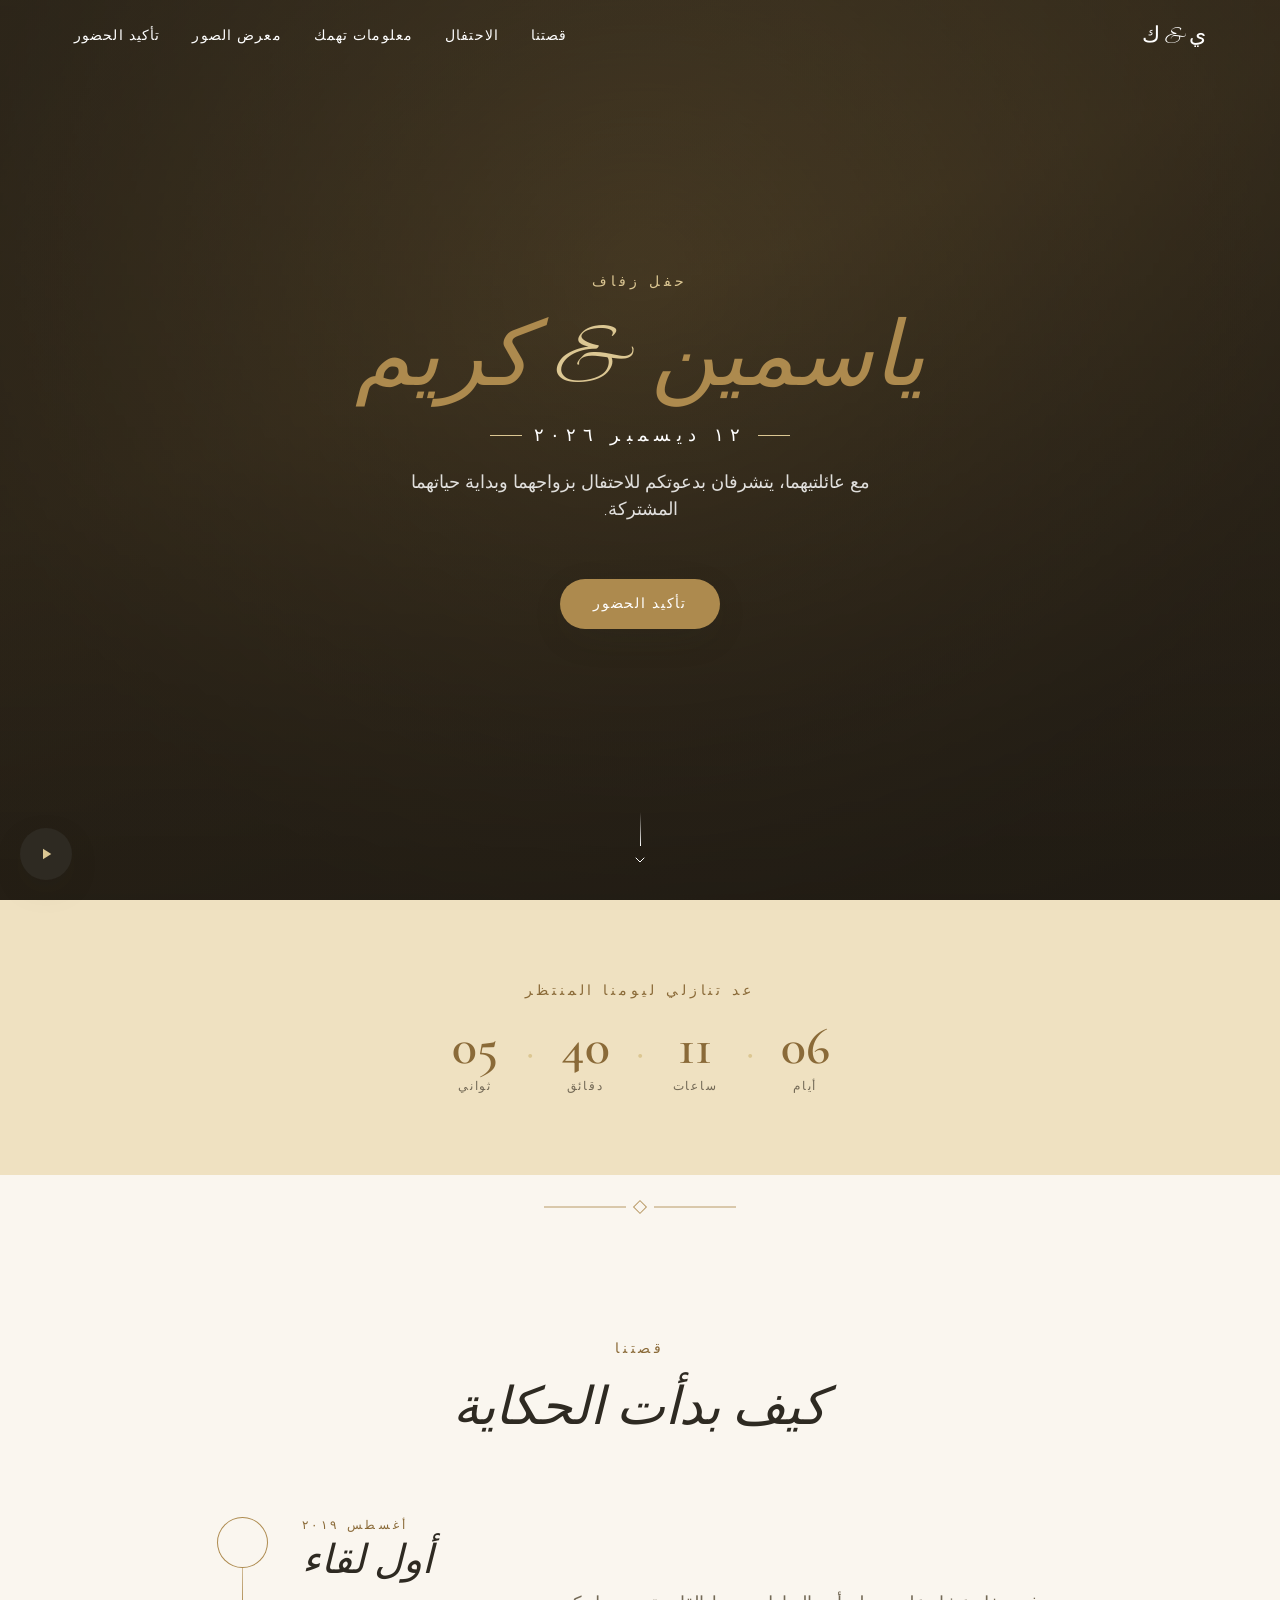
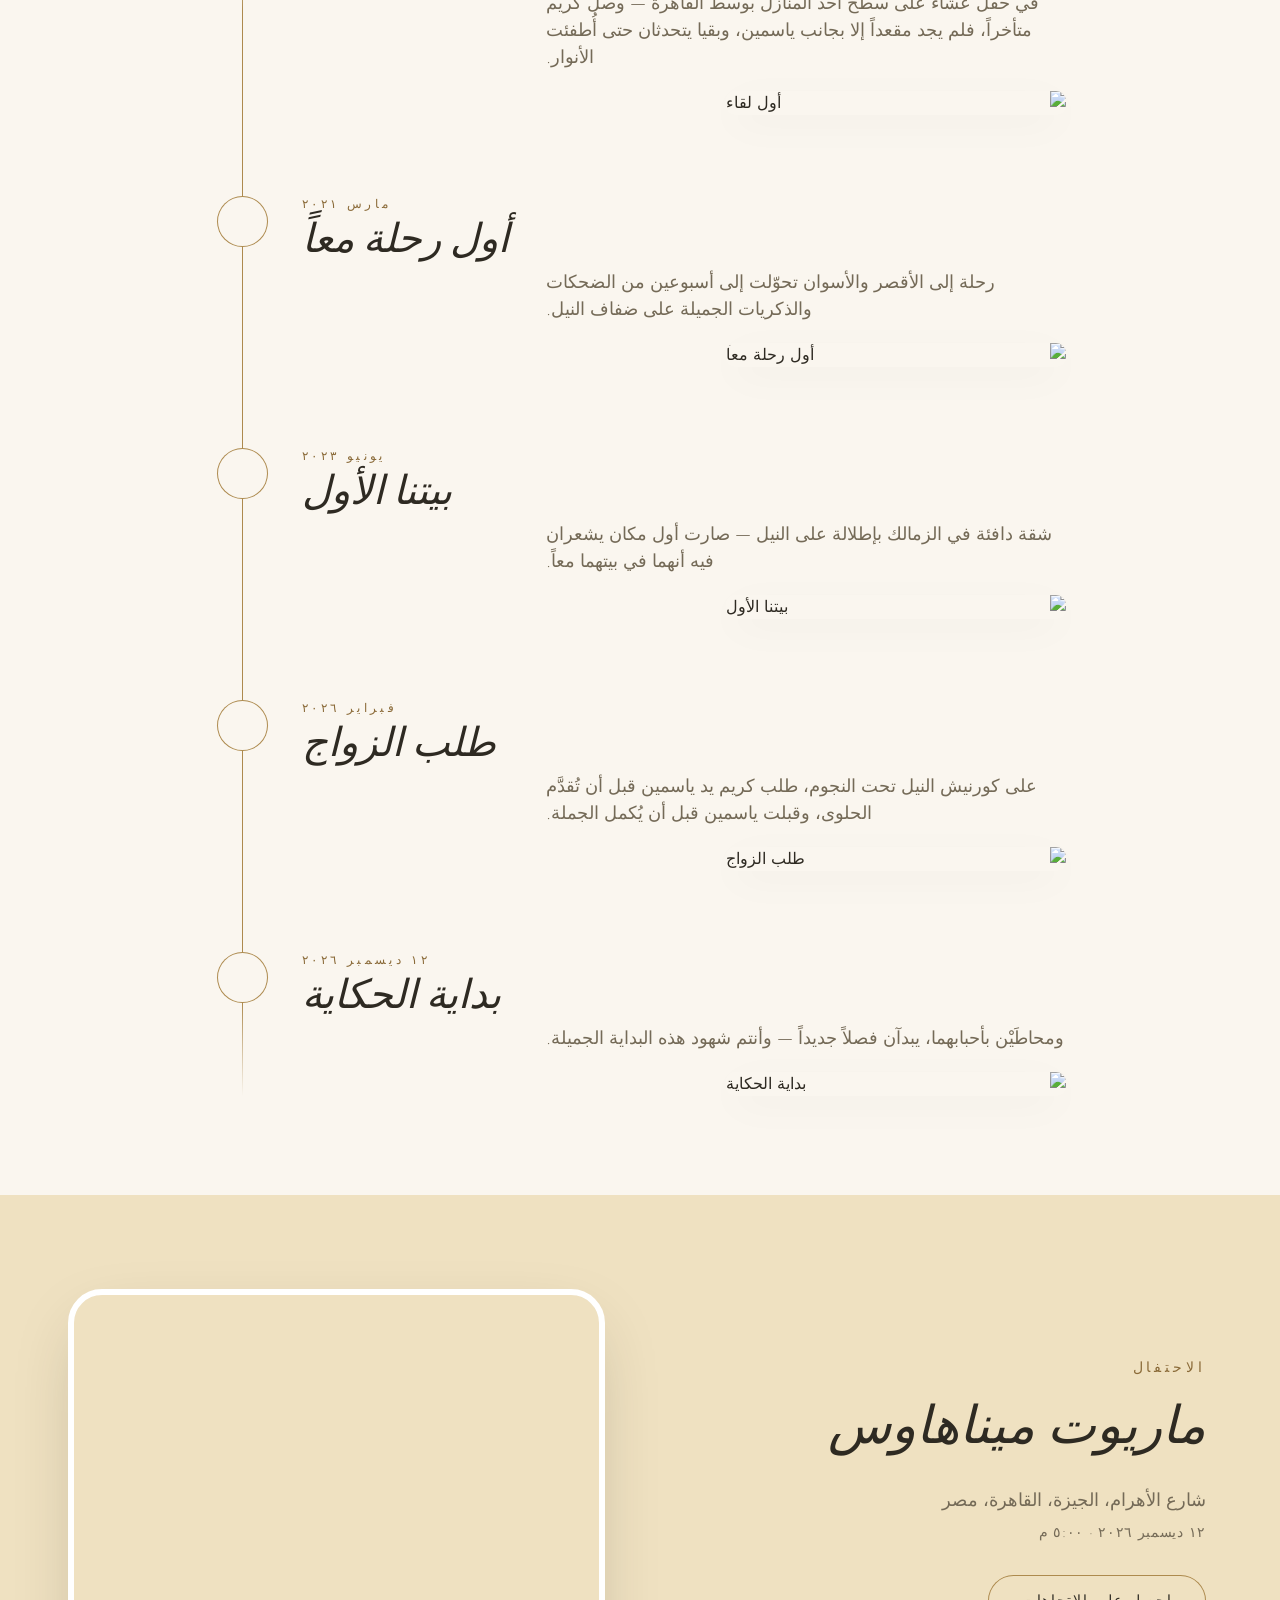
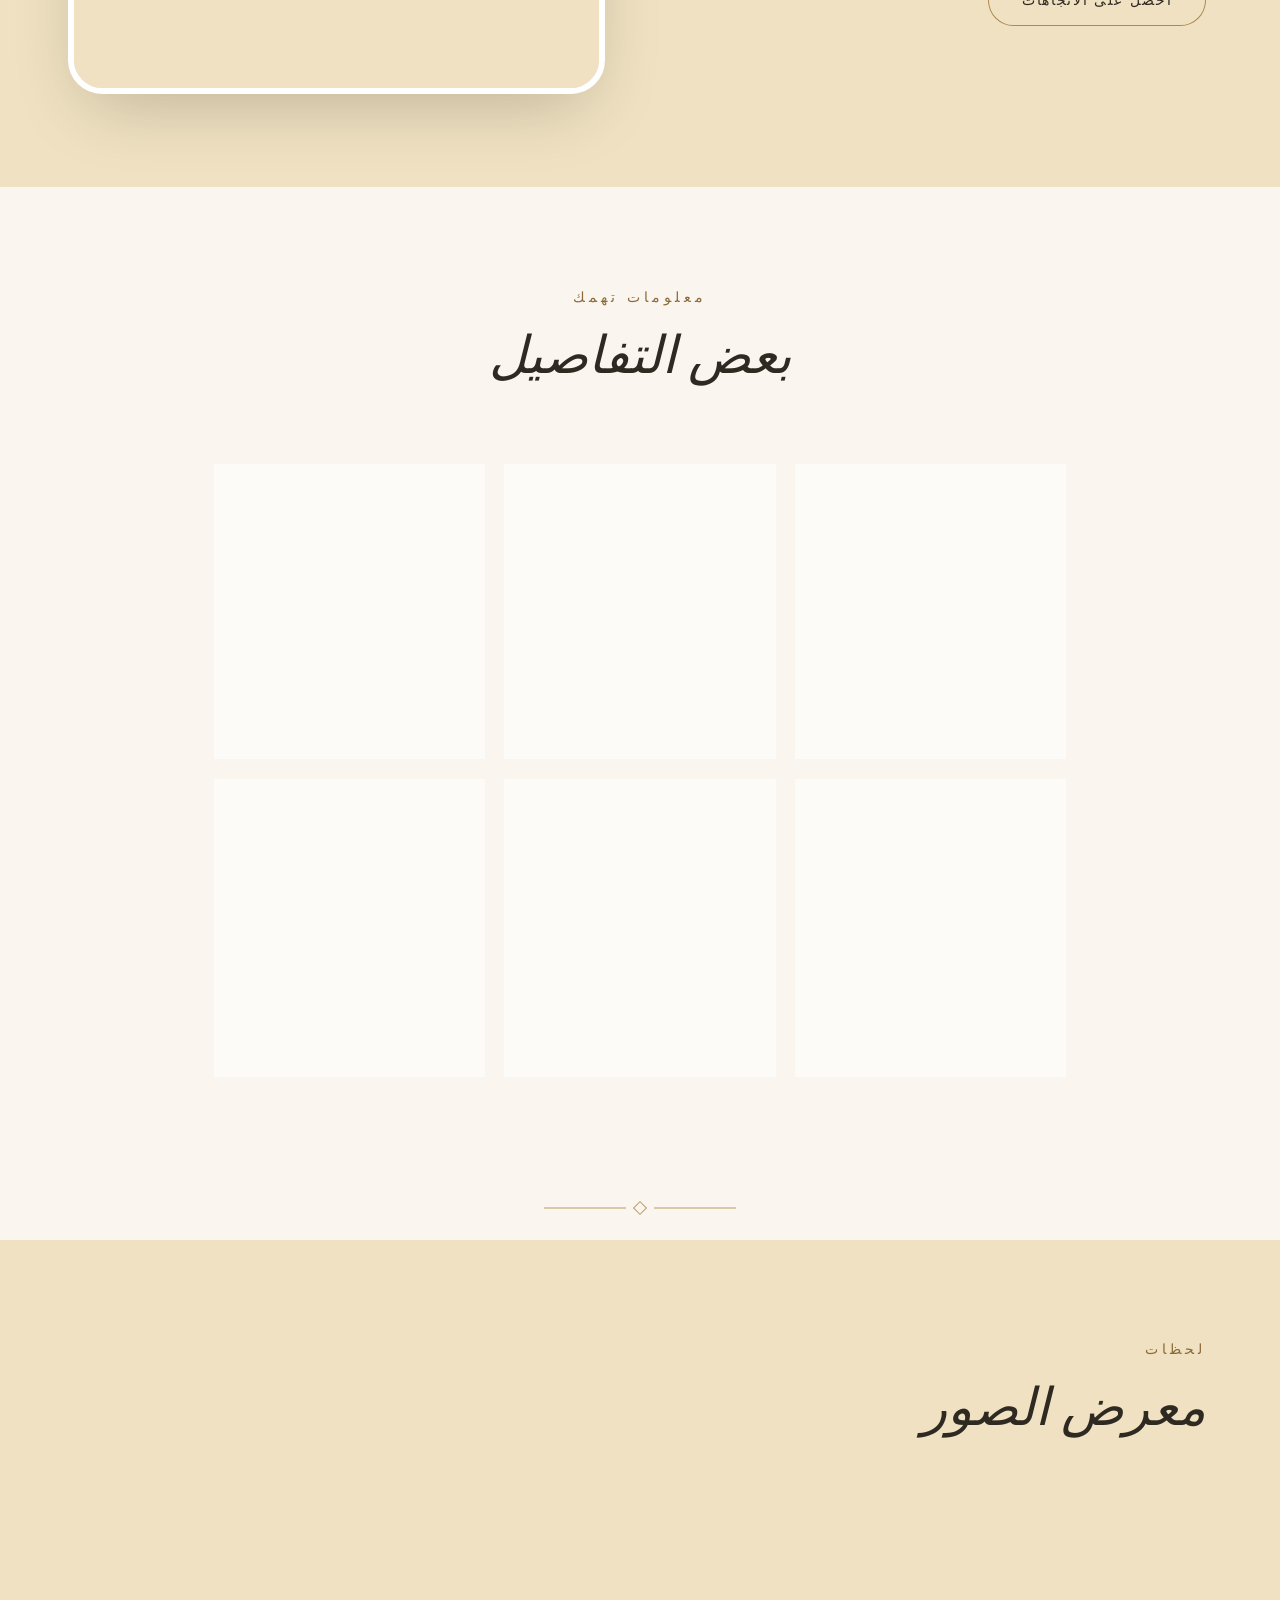
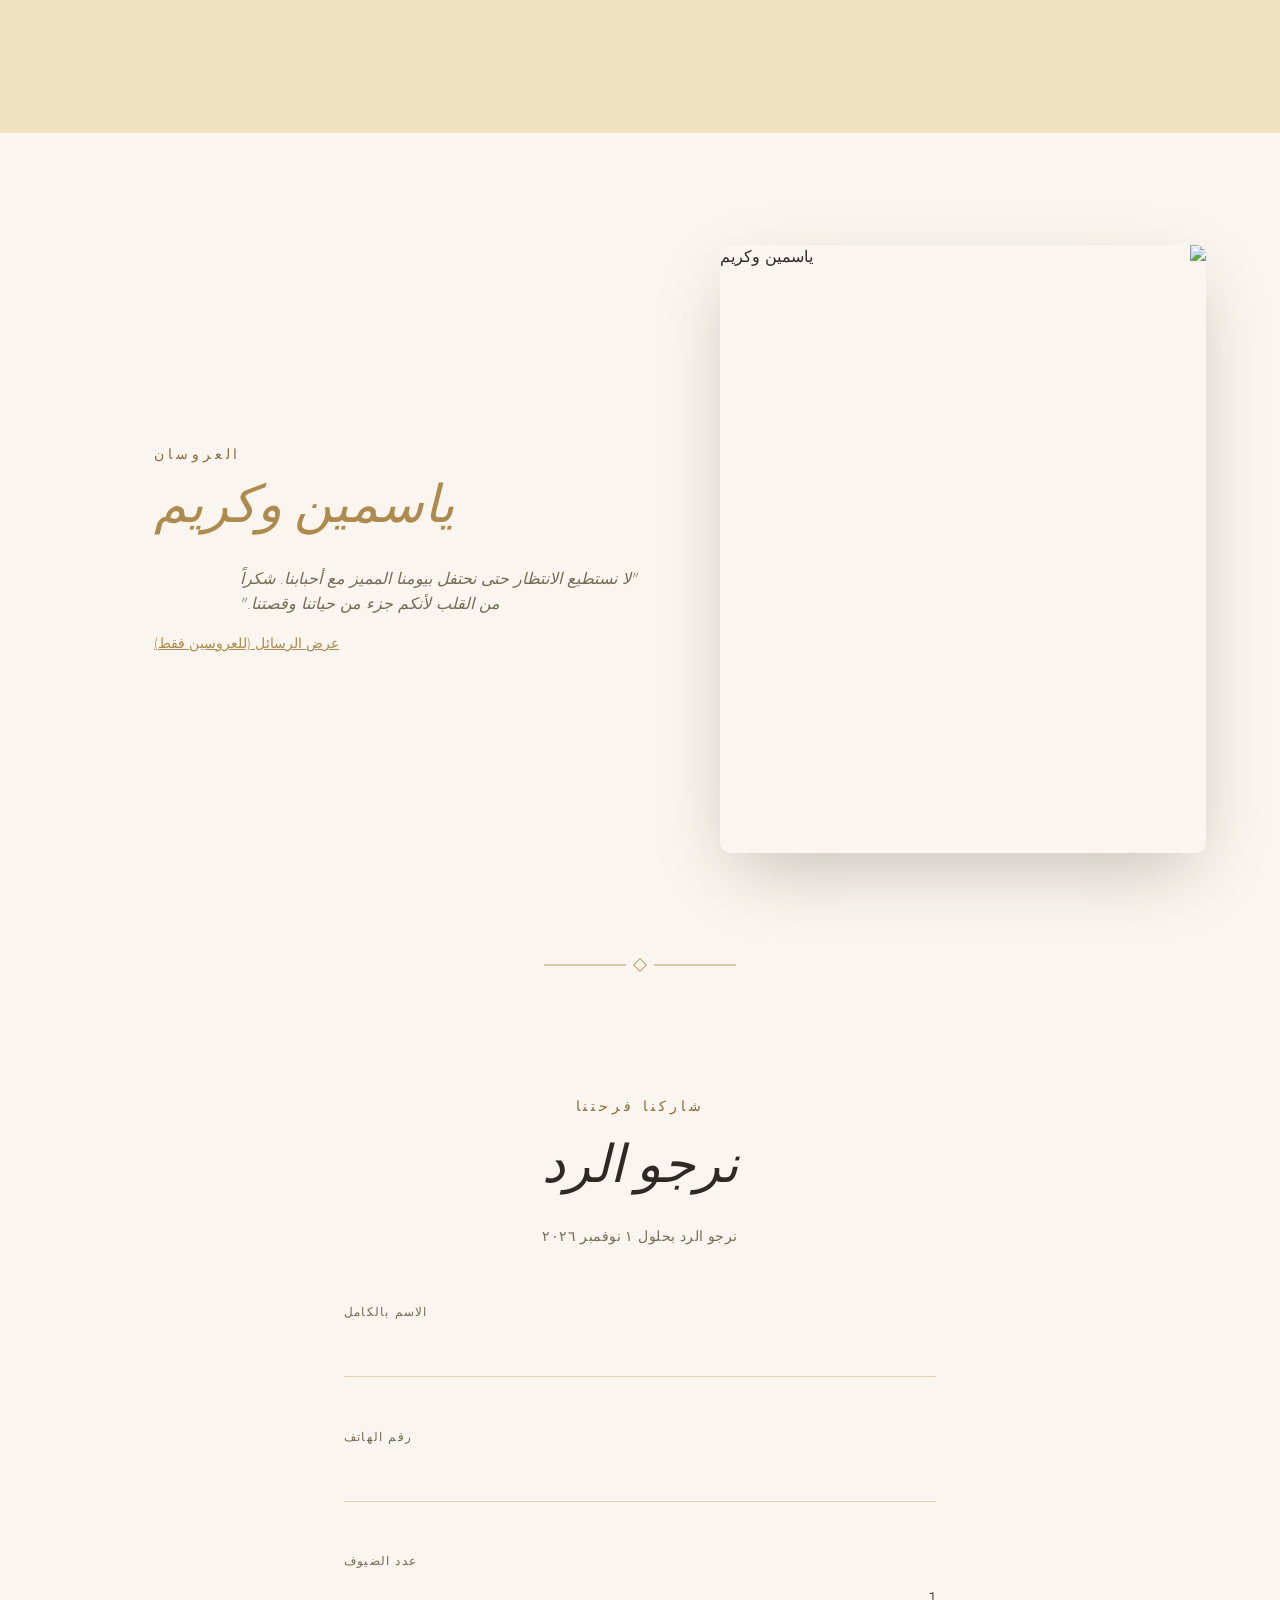
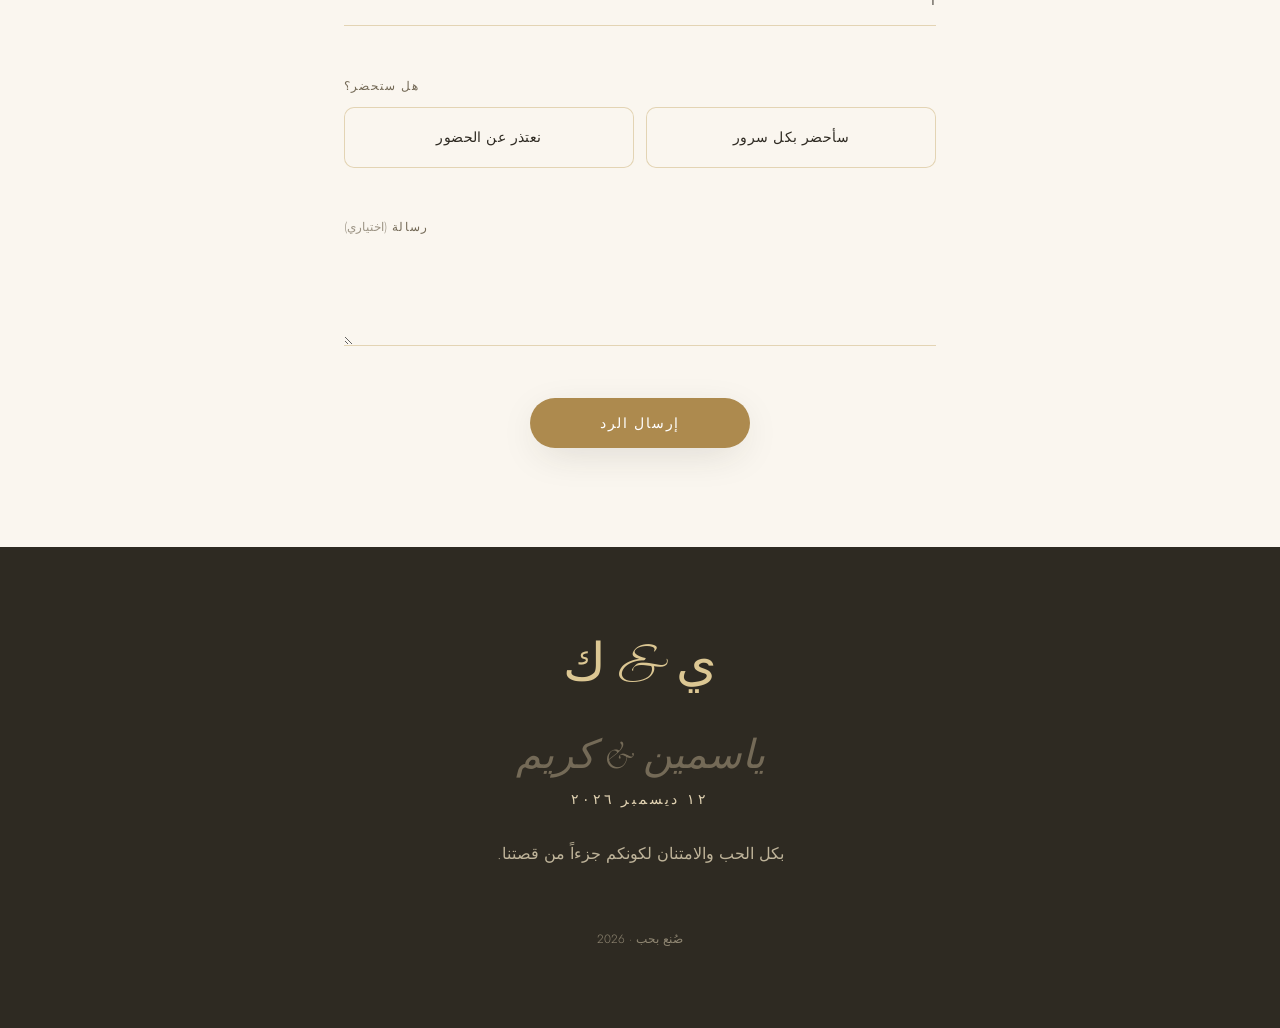
==== commit b64e7611: "Add files via upload" ====
--- a/index.html
+++ b/index.html
@@ -1,5 +1,5 @@
 <!DOCTYPE html>
-<html lang="en">
+<html lang="ar" dir="rtl">
 <head>
 <meta charset="UTF-8">
 <meta name="viewport" content="width=device-width, initial-scale=1.0, viewport-fit=cover">
@@ -24,7 +24,7 @@
 <link rel="stylesheet" href="style.css">
 </head>
 <body>
-<noscript><div style="padding:2rem;font-family:sans-serif;text-align:center;">Please enable JavaScript to view this invitation.</div></noscript>
+<noscript><div style="padding:2rem;font-family:sans-serif;text-align:center;">يرجى تفعيل الجافا سكربت لرؤية الدعوة.</div></noscript>
 
 <!-- ============ PRELOADER ============ -->
 <div id="preloader">
@@ -32,21 +32,21 @@
     <svg class="preloader-seal" id="preloader-seal" viewBox="0 0 200 200" aria-hidden="true">
       <circle class="seal-ring seal-ring-outer" cx="100" cy="100" r="90"></circle>
       <circle class="seal-ring seal-ring-inner" cx="100" cy="100" r="78"></circle>
-      <text class="seal-initials" id="seal-initials" x="100" y="118" text-anchor="middle">I&amp;A</text>
+      <text class="seal-initials" id="seal-initials" x="100" y="118" text-anchor="middle">Y&amp;K</text>
     </svg>
     <div class="preloader-bar"><div class="preloader-bar-fill" id="preloader-fill"></div></div>
-    <p class="preloader-text">Preparing something beautiful<span class="preloader-dots"><span>.</span><span>.</span><span>.</span></span></p>
-  </div>
-</div>
-
-<a class="skip-link" href="#main">Skip to content</a>
+    <p class="preloader-text">نجهز شيئاً جميلاً<span class="preloader-dots"><span>.</span><span>.</span><span>.</span></span></p>
+  </div>
+</div>
+
+<a class="skip-link" href="#main">تخطي إلى المحتوى</a>
 
 <!-- ============ NAV ============ -->
 <header class="site-nav" id="site-nav">
   <div class="nav-inner">
     <a href="#hero" class="nav-monogram" id="nav-monogram" aria-label="Back to top"></a>
     <nav class="nav-links" id="nav-links" aria-label="Primary"></nav>
-    <button class="nav-toggle" id="nav-toggle" aria-label="Open menu" aria-expanded="false" aria-controls="nav-drawer">
+    <button class="nav-toggle" id="nav-toggle" aria-label="افتح القائمة" aria-expanded="false" aria-controls="nav-drawer">
       <span></span><span></span><span></span>
     </button>
   </div>
@@ -65,8 +65,8 @@
     <div class="hero-overlay"></div>
     <div class="hero-particles" id="hero-particles" aria-hidden="true"></div>
     <div class="hero-content">
-      <p class="eyebrow" data-reveal="fade-up">The Wedding Of</p>
-      <h1 class="hero-names">
+      <p class="eyebrow" data-reveal="fade-up">حفل زفاف</p>
+      <h1 class="hero-names" style="color: var(--accent);">
         <span class="hero-name" id="hero-name-a" data-reveal="fade-up" data-reveal-delay="80"></span>
         <span class="hero-amp" data-reveal="scale-in" data-reveal-delay="200">&amp;</span>
         <span class="hero-name" id="hero-name-b" data-reveal="fade-up" data-reveal-delay="160"></span>
@@ -74,10 +74,10 @@
       <div class="hero-date" id="hero-date" data-reveal="fade-up" data-reveal-delay="280"></div>
       <p class="hero-subtitle" id="hero-subtitle" data-reveal="fade-up" data-reveal-delay="340"></p>
       <a href="#rsvp" class="btn btn-primary" data-reveal="fade-up" data-reveal-delay="420">
-        <span>Reserve Your Seat</span>
+        <span>تأكيد الحضور</span>
       </a>
     </div>
-    <button class="scroll-indicator" id="scroll-indicator" aria-label="Scroll to explore">
+    <button class="scroll-indicator" id="scroll-indicator" aria-label="مرر لأسفل">
       <span class="scroll-indicator-line"></span>
       <svg viewBox="0 0 24 24"><path d="M6 9l6 6 6-6" fill="none" stroke="currentColor" stroke-width="1.5" stroke-linecap="round" stroke-linejoin="round"/></svg>
     </button>
@@ -86,29 +86,29 @@
   <!-- ============ COUNTDOWN ============ -->
   <section class="countdown-section" id="countdown-section">
     <div class="container">
-      <p class="eyebrow" data-reveal="fade-up">Counting Down To Forever</p>
+      <p class="eyebrow" data-reveal="fade-up">عد تنازلي ليومنا المنتظر</p>
       <div class="countdown" id="countdown">
         <div class="countdown-item">
           <span class="countdown-num" id="cd-days" data-unit="days">00</span>
-          <span class="countdown-label">Days</span>
+          <span class="countdown-label">أيام</span>
         </div>
         <span class="countdown-divider" aria-hidden="true">&#183;</span>
         <div class="countdown-item">
           <span class="countdown-num" id="cd-hours" data-unit="hours">00</span>
-          <span class="countdown-label">Hours</span>
+          <span class="countdown-label">ساعات</span>
         </div>
         <span class="countdown-divider" aria-hidden="true">&#183;</span>
         <div class="countdown-item">
           <span class="countdown-num" id="cd-mins" data-unit="mins">00</span>
-          <span class="countdown-label">Minutes</span>
+          <span class="countdown-label">دقائق</span>
         </div>
         <span class="countdown-divider" aria-hidden="true">&#183;</span>
         <div class="countdown-item">
           <span class="countdown-num" id="cd-secs" data-unit="secs">00</span>
-          <span class="countdown-label">Seconds</span>
-        </div>
-      </div>
-      <p class="countdown-arrived" id="countdown-arrived" hidden>Today is the day — we're married!</p>
+          <span class="countdown-label">ثواني</span>
+        </div>
+      </div>
+      <p class="countdown-arrived" id="countdown-arrived" hidden>اليوم هو يومنا — لقد تزوجنا!</p>
     </div>
   </section>
 
@@ -117,8 +117,8 @@
   <!-- ============ STORY ============ -->
   <section class="story-section" id="story">
     <div class="container">
-      <p class="eyebrow" data-reveal="fade-up">Our Story</p>
-      <h2 class="section-title" data-reveal="fade-up">How It All Began</h2>
+      <p class="eyebrow" data-reveal="fade-up">قصتنا</p>
+      <h2 class="section-title" data-reveal="fade-up">كيف بدأت الحكاية</h2>
       <div class="timeline" id="timeline"></div>
     </div>
   </section>
@@ -127,12 +127,12 @@
   <section class="location-section" id="location">
     <div class="container location-grid">
       <div class="location-info" data-reveal="fade-right">
-        <p class="eyebrow">The Celebration</p>
+        <p class="eyebrow">الاحتفال</p>
         <h2 class="section-title" id="venue-name"></h2>
         <p class="location-address" id="venue-address"></p>
         <p class="location-datetime" id="location-datetime"></p>
         <a href="#" class="btn btn-outline" id="maps-link" target="_blank" rel="noopener noreferrer">
-          <span>Get Directions</span>
+          <span>احصل على الاتجاهات</span>
         </a>
       </div>
       <div class="location-map" data-reveal="fade-left">
@@ -144,8 +144,8 @@
   <!-- ============ GUIDELINES ============ -->
   <section class="guidelines-section" id="guidelines">
     <div class="container">
-      <p class="eyebrow" data-reveal="fade-up">Good To Know</p>
-      <h2 class="section-title" data-reveal="fade-up">A Few Details</h2>
+      <p class="eyebrow" data-reveal="fade-up">معلومات تهمك</p>
+      <h2 class="section-title" data-reveal="fade-up">بعض التفاصيل</h2>
       <div class="guidelines-grid" id="guidelines-grid"></div>
     </div>
   </section>
@@ -155,8 +155,8 @@
   <!-- ============ GALLERY ============ -->
   <section class="gallery-section" id="gallery">
     <div class="container">
-      <p class="eyebrow" data-reveal="fade-up">Moments</p>
-      <h2 class="section-title" data-reveal="fade-up">Our Gallery</h2>
+      <p class="eyebrow" data-reveal="fade-up">لحظات</p>
+      <h2 class="section-title" data-reveal="fade-up">معرض الصور</h2>
       <div class="gallery-grid" id="gallery-grid"></div>
     </div>
   </section>
@@ -169,9 +169,9 @@
       </div>
       <div class="couple-content" data-reveal="fade-left">
         <p class="eyebrow">العروسان</p>
-        <h2 class="section-title">ياسمين وكريم</h2>
+        <h2 class="section-title" style="color: var(--accent);">ياسمين وكريم</h2>
         <p class="couple-desc" dir="rtl">"لا نستطيع الانتظار حتى نحتفل بيومنا المميز مع أحبابنا. شكراً من القلب لأنكم جزء من حياتنا وقصتنا."</p>
-        <a href="#messages-modal" id="view-messages-link" style="display: inline-block; margin-top: 1rem; font-size: 0.85rem; color: var(--text-secondary); text-decoration: underline;" dir="rtl">عرض الرسائل (للعروسين فقط)</a>
+        <a href="#messages-modal" id="view-messages-link" style="display: inline-block; margin-top: 1rem; font-size: 0.85rem; color: var(--accent); text-decoration: underline;" dir="rtl">عرض الرسائل (للعروسين فقط)</a>
       </div>
     </div>
   </section>
@@ -181,56 +181,56 @@
   <!-- ============ RSVP ============ -->
   <section class="rsvp-section" id="rsvp">
     <div class="container rsvp-container">
-      <p class="eyebrow" data-reveal="fade-up">Join Us</p>
-      <h2 class="section-title" data-reveal="fade-up">Kindly Respond</h2>
+      <p class="eyebrow" data-reveal="fade-up">شاركنا فرحتنا</p>
+      <h2 class="section-title" data-reveal="fade-up">نرجو الرد</h2>
       <p class="rsvp-deadline" id="rsvp-deadline" data-reveal="fade-up"></p>
 
       <form class="rsvp-form" id="rsvp-form" data-reveal="fade-up" novalidate>
         <div class="form-row">
-          <label for="rsvp-name">Full Name</label>
+          <label for="rsvp-name">الاسم بالكامل</label>
           <input type="text" id="rsvp-name" name="name" autocomplete="name" required>
           <span class="form-error" id="err-name" role="alert"></span>
         </div>
 
         <div class="form-row">
-          <label for="rsvp-phone">Phone Number</label>
+          <label for="rsvp-phone">رقم الهاتف</label>
           <input type="tel" id="rsvp-phone" name="phone" autocomplete="tel" required>
           <span class="form-error" id="err-phone" role="alert"></span>
         </div>
 
         <div class="form-row">
-          <label for="rsvp-guests">Number of Guests</label>
+          <label for="rsvp-guests">عدد الضيوف</label>
           <input type="number" id="rsvp-guests" name="guests" min="1" max="10" value="1" required>
           <span class="form-error" id="err-guests" role="alert"></span>
         </div>
 
         <div class="form-row">
-          <span class="form-label-static" id="attendance-label">Will You Attend?</span>
+          <span class="form-label-static" id="attendance-label">هل ستحضر؟</span>
           <div class="attendance-toggle" role="radiogroup" aria-labelledby="attendance-label">
             <button type="button" class="attend-btn" data-value="attending" role="radio" aria-checked="false">
-              <span>Joyfully Accepts</span>
+              <span>سأحضر بكل سرور</span>
             </button>
             <button type="button" class="attend-btn" data-value="declining" role="radio" aria-checked="false">
-              <span>Regretfully Declines</span>
+              <span>نعتذر عن الحضور</span>
             </button>
           </div>
           <span class="form-error" id="err-attendance" role="alert"></span>
         </div>
 
         <div class="form-row">
-          <label for="rsvp-message">Message <span class="optional">(optional)</span></label>
+          <label for="rsvp-message">رسالة <span class="optional">(اختياري)</span></label>
           <textarea id="rsvp-message" name="message" rows="3"></textarea>
         </div>
 
         <button type="submit" class="btn btn-primary rsvp-submit" id="rsvp-submit">
-          <span class="btn-text">Send RSVP</span>
+          <span class="btn-text">إرسال الرد</span>
           <span class="btn-spinner" aria-hidden="true"></span>
         </button>
       </form>
 
       <div class="rsvp-success" id="rsvp-success" hidden>
         <svg viewBox="0 0 24 24" class="rsvp-success-icon" aria-hidden="true"><path d="M12 21s-7.5-4.6-10-9.3C.5 8.4 2.3 5 5.8 5c2 0 3.4 1 6.2 4 2.8-3 4.2-4 6.2-4 3.5 0 5.3 3.4 3.8 6.7C19.5 16.4 12 21 12 21z" fill="none" stroke="currentColor" stroke-width="1.4" stroke-linejoin="round"/></svg>
-        <h3>Thank You</h3>
+        <h3>شكراً لك</h3>
         <p id="rsvp-success-msg"></p>
       </div>
     </div>
@@ -244,9 +244,9 @@
     <div class="footer-monogram" id="footer-monogram"></div>
     <p class="footer-names" id="footer-names"></p>
     <p class="footer-date" id="footer-date"></p>
-    <p class="footer-thanks">With love and gratitude for being part of our story.</p>
+    <p class="footer-thanks">بكل الحب والامتنان لكونكم جزءاً من قصتنا.</p>
     <div class="footer-social" id="footer-social"></div>
-    <p class="footer-credit">Crafted with love &middot; <span id="footer-year"></span></p>
+    <p class="footer-credit">صُنع بحب &middot; <span id="footer-year"></span></p>
   </div>
 </footer>
 
@@ -293,19 +293,20 @@
 <div class="sr-live" id="sr-live" aria-live="polite"></div>
 
 <!-- ============ MESSAGES MODAL ============ -->
-<div id="messages-modal" style="display: none; position: fixed; inset: 0; background: rgba(0,0,0,0.8); z-index: 9999; align-items: center; justify-content: center;">
-  <div style="background: var(--bg-primary); padding: 2rem; border-radius: 8px; max-width: 500px; width: 90%; max-height: 80vh; overflow-y: auto; position: relative;">
-    <button id="close-messages" style="position: absolute; top: 1rem; right: 1rem; background: transparent; border: none; font-size: 1.5rem; cursor: pointer; color: var(--text-primary);">&times;</button>
-    <h3 class="section-title" style="margin-bottom: 1.5rem; text-align: center; font-size: 1.5rem;" dir="rtl">رسائل الضيوف</h3>
+<div id="messages-modal" class="messages-modal-overlay" style="display: none;" aria-hidden="true">
+  <div class="messages-modal-card">
+    <button id="close-messages" class="messages-modal-close" aria-label="إغلاق">&times;</button>
+    <h3 class="section-title messages-modal-title" dir="rtl">رسائل الضيوف</h3>
     
-    <div id="messages-pass-container" style="text-align: center;">
-      <p style="margin-bottom: 1rem;" dir="rtl">أدخل كلمة المرور لقراءة الرسائل:</p>
-      <input type="password" id="messages-pass-input" placeholder="كلمة السر (تلميح: حب)" style="padding: 0.5rem; border: 1px solid var(--border-color); border-radius: 4px; margin-bottom: 1rem; background: transparent; color: var(--text-primary); text-align: center;">
-      <button id="messages-pass-submit" class="btn btn-primary" style="padding: 0.5rem 1rem;">فتح</button>
-      <p id="messages-pass-error" style="color: red; display: none; margin-top: 0.5rem;" dir="rtl">كلمة المرور غير صحيحة.</p>
-    </div>
-
-    <div id="messages-list" style="display: none; flex-direction: column; gap: 1rem;"></div>
+    <div id="messages-pass-container" class="messages-pass-container">
+      <p dir="rtl">أدخل كلمة المرور لقراءة الرسائل:</p>
+      <input type="password" id="messages-pass-input" placeholder="كلمة السر (تلميح: حب)">
+      <br>
+      <button id="messages-pass-submit" class="btn btn-primary"><span>فتح</span></button>
+      <p id="messages-pass-error" class="form-error" dir="rtl" style="display: none;">كلمة المرور غير صحيحة.</p>
+    </div>
+
+    <div id="messages-list" class="messages-list" style="display: none;"></div>
   </div>
 </div>
 
--- a/style.css
+++ b/style.css
@@ -1813,3 +1813,143 @@
   outline: 1px solid rgba(185, 150, 85, 0.16);
   outline-offset: 3px;
 }
+
+/* =========================================================================
+   MESSAGES MODAL ENHANCEMENTS
+   ========================================================================= */
+.messages-modal-overlay {
+  position: fixed;
+  inset: 0;
+  background: rgba(46, 42, 34, 0.85); /* Dark charcoal overlay */
+  backdrop-filter: blur(8px);
+  z-index: 9999;
+  align-items: center;
+  justify-content: center;
+  opacity: 0;
+  visibility: hidden;
+  transition: opacity 0.3s ease, visibility 0.3s ease;
+}
+
+.messages-modal-overlay.is-visible {
+  opacity: 1;
+  visibility: visible;
+}
+
+.messages-modal-card {
+  background: var(--bg-base);
+  background-image: url("data:image/svg+xml;utf8,<svg xmlns='http://www.w3.org/2000/svg' width='240' height='240'><filter id='n'><feTurbulence type='fractalNoise' baseFrequency='0.85' numOctaves='2' stitchTiles='stitch'/><feColorMatrix values='0 0 0 0 0.24 0 0 0 0 0.2 0 0 0 0 0.14 0 0 0 0.045 0'/></filter><rect width='240' height='240' filter='url(%23n)'/></svg>");
+  padding: 3rem 2.5rem;
+  border-radius: var(--radius-lg, 28px);
+  max-width: 550px;
+  width: 90%;
+  max-height: 85vh;
+  overflow-y: auto;
+  position: relative;
+  box-shadow: var(--shadow-elevated, 0 25px 70px -15px rgba(46, 42, 34, 0.28));
+  border: 1px solid rgba(173, 138, 78, 0.2);
+  transform: translateY(20px) scale(0.95);
+  transition: transform 0.4s cubic-bezier(0.16, 1, 0.3, 1);
+  scrollbar-width: thin;
+  scrollbar-color: var(--accent) transparent;
+}
+
+.messages-modal-overlay.is-visible .messages-modal-card {
+  transform: translateY(0) scale(1);
+}
+
+.messages-modal-close {
+  position: absolute;
+  top: 1.5rem;
+  right: 1.5rem;
+  background: rgba(173, 138, 78, 0.1);
+  border: none;
+  font-size: 1.5rem;
+  line-height: 1;
+  width: 36px;
+  height: 36px;
+  border-radius: 50%;
+  cursor: pointer;
+  color: var(--accent);
+  transition: background 0.2s ease, transform 0.2s ease;
+  display: flex;
+  align-items: center;
+  justify-content: center;
+}
+.messages-modal-close:hover {
+  background: var(--accent);
+  color: var(--color-white, #FFF);
+  transform: rotate(90deg);
+}
+
+.messages-modal-title {
+  margin-bottom: 2rem;
+  text-align: center;
+  color: var(--accent);
+  font-size: var(--fs-xl, 2rem);
+}
+
+.messages-pass-container {
+  text-align: center;
+  color: var(--text-main);
+}
+.messages-pass-container p {
+  margin-bottom: 1rem;
+}
+.messages-pass-container input {
+  width: 100%;
+  max-width: 300px;
+  padding: 0.8rem 1rem;
+  border: 1px solid rgba(173, 138, 78, 0.4);
+  border-radius: var(--radius-pill, 999px);
+  margin-bottom: 1.5rem;
+  background: transparent;
+  color: var(--text-main);
+  text-align: center;
+  transition: border-color 0.2s;
+}
+.messages-pass-container input:focus {
+  outline: none;
+  border-color: var(--accent);
+}
+
+.messages-list {
+  display: flex;
+  flex-direction: column;
+  gap: 1.5rem;
+}
+
+.message-card {
+  padding: 1.5rem;
+  background: rgba(255, 255, 255, 0.6);
+  border-radius: var(--radius-md, 10px);
+  border-right: 4px solid var(--accent);
+  direction: rtl;
+  text-align: right;
+  box-shadow: 0 4px 15px rgba(0,0,0,0.03);
+}
+
+.message-text {
+  margin: 0 0 1rem 0;
+  font-size: 1.1rem;
+  line-height: 1.7;
+  color: var(--text-main);
+  font-family: var(--font-heading);
+  font-style: italic;
+}
+
+.message-author {
+  display: block;
+  color: var(--accent-deep);
+  font-size: 0.9rem;
+  font-family: var(--font-body);
+}
+
+/* Scrollbar for modal */
+.messages-modal-card::-webkit-scrollbar {
+  width: 6px;
+}
+.messages-modal-card::-webkit-scrollbar-thumb {
+  background-color: var(--accent);
+  border-radius: 10px;
+}
+
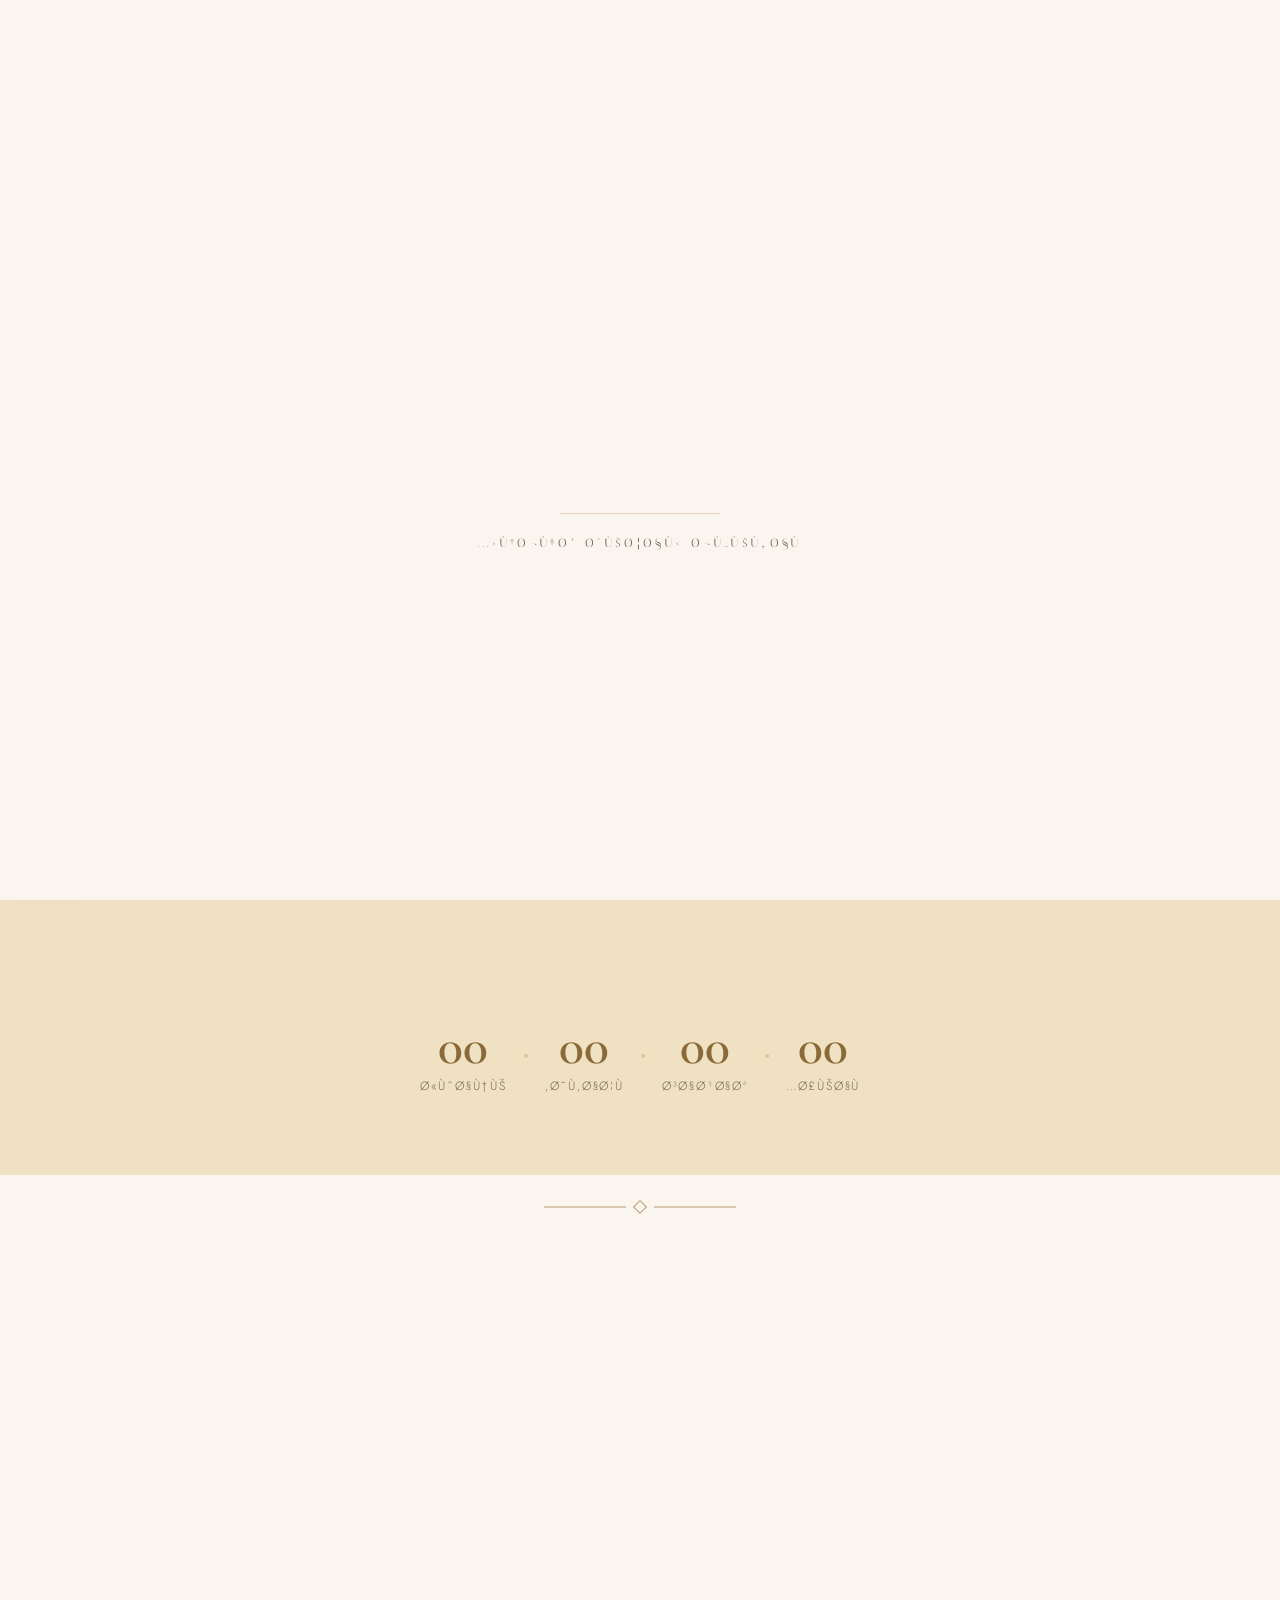
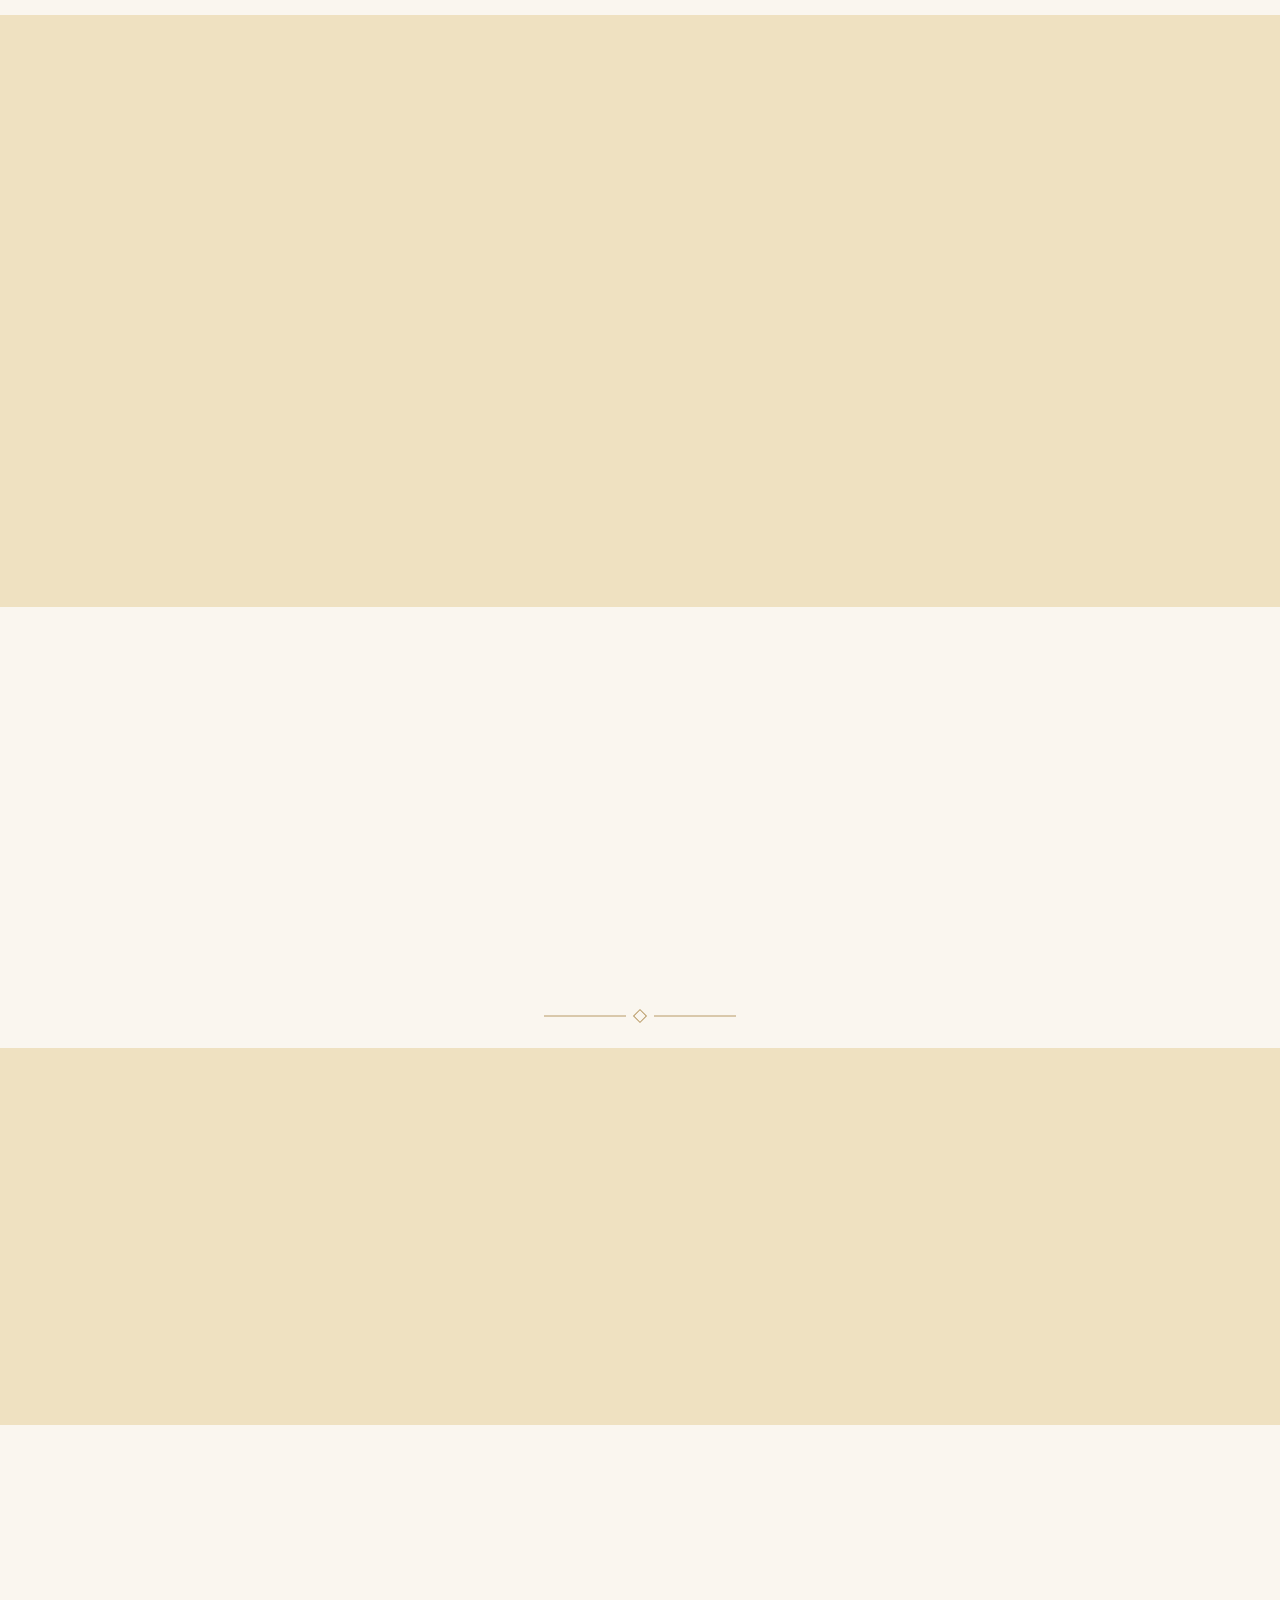
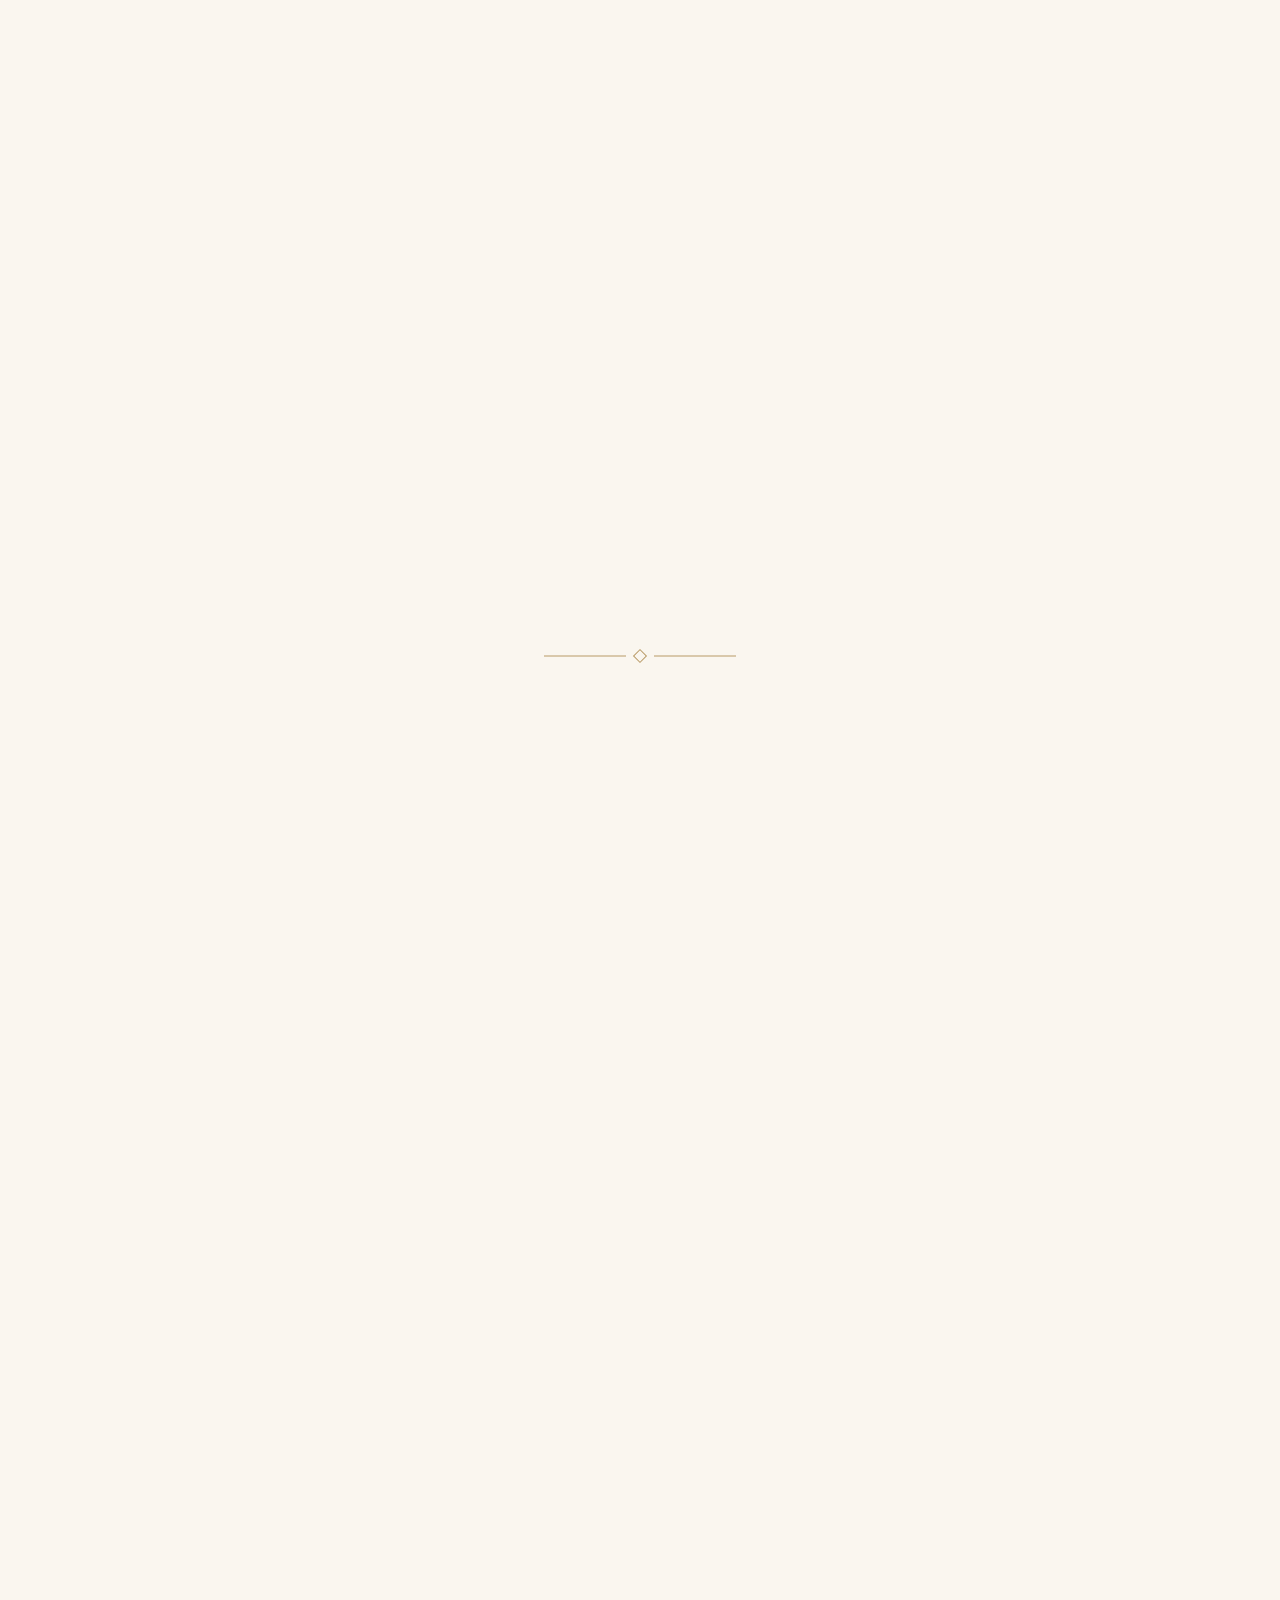
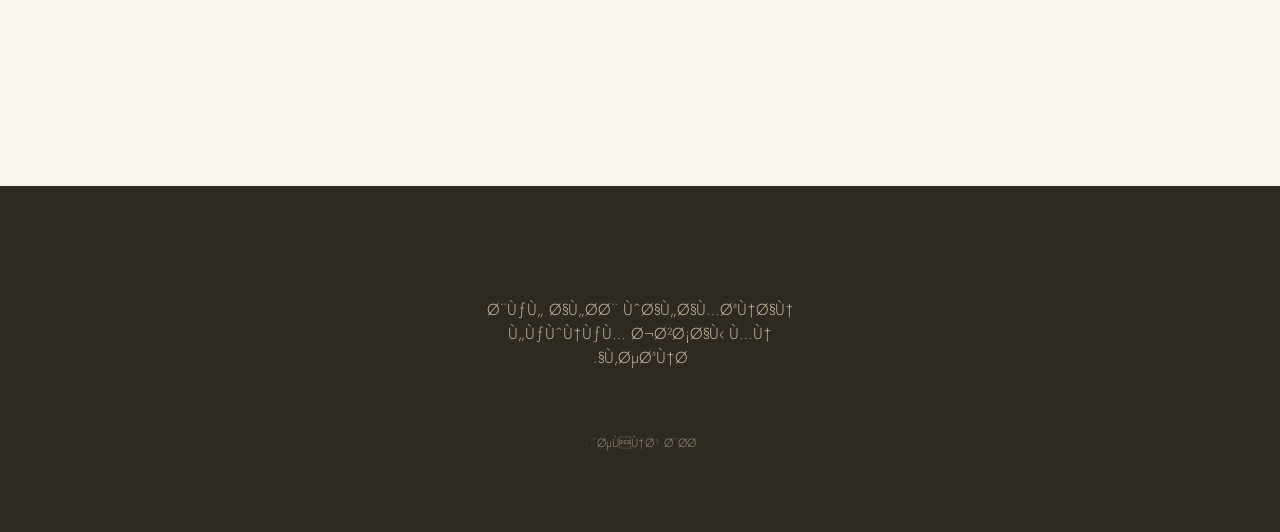
==== commit 6490f559: "Add files via upload" ====
--- a/index.html
+++ b/index.html
@@ -1,15 +1,15 @@
-<!DOCTYPE html>
+﻿<!DOCTYPE html>
 <html lang="ar" dir="rtl">
 <head>
 <meta charset="UTF-8">
 <meta name="viewport" content="width=device-width, initial-scale=1.0, viewport-fit=cover">
-<title>ياسمين وكريم — دعوة زفاف</title>
-<meta name="description" content="يشرفنا دعوتكم للاحتفال بزواج ياسمين وكريم، ١٢ ديسمبر ٢٠٢٦ في ماريوت ميناهاوس، الجيزة، القاهرة.">
+<title>ÙŠØ§Ø³Ù…ÙŠÙ† ÙˆÙƒØ±ÙŠÙ… â€” Ø¯Ø¹ÙˆØ© Ø²ÙØ§Ù</title>
+<meta name="description" content="ÙŠØ´Ø±ÙÙ†Ø§ Ø¯Ø¹ÙˆØªÙƒÙ… Ù„Ù„Ø§Ø­ØªÙØ§Ù„ Ø¨Ø²ÙˆØ§Ø¬ ÙŠØ§Ø³Ù…ÙŠÙ† ÙˆÙƒØ±ÙŠÙ…ØŒ Ù¡Ù¢ Ø¯ÙŠØ³Ù…Ø¨Ø± Ù¢Ù Ù¢Ù¦ ÙÙŠ Ù…Ø§Ø±ÙŠÙˆØª Ù…ÙŠÙ†Ø§Ù‡Ø§ÙˆØ³ØŒ Ø§Ù„Ø¬ÙŠØ²Ø©ØŒ Ø§Ù„Ù‚Ø§Ù‡Ø±Ø©.">
 <meta name="theme-color" content="#AD8A4E">
 
 <!-- Open Graph -->
-<meta property="og:title" content="ياسمين وكريم — على موعد مع السعادة">
-<meta property="og:description" content="انضم إلينا في القاهرة في ١٢ ديسمبر ٢٠٢٦.">
+<meta property="og:title" content="ÙŠØ§Ø³Ù…ÙŠÙ† ÙˆÙƒØ±ÙŠÙ… â€” Ø¹Ù„Ù‰ Ù…ÙˆØ¹Ø¯ Ù…Ø¹ Ø§Ù„Ø³Ø¹Ø§Ø¯Ø©">
+<meta property="og:description" content="Ø§Ù†Ø¶Ù… Ø¥Ù„ÙŠÙ†Ø§ ÙÙŠ Ø§Ù„Ù‚Ø§Ù‡Ø±Ø© ÙÙŠ Ù¡Ù¢ Ø¯ÙŠØ³Ù…Ø¨Ø± Ù¢Ù Ù¢Ù¦.">
 <meta property="og:type" content="website">
 
 <!-- Favicon -->
@@ -20,11 +20,11 @@
 <link rel="preconnect" href="https://fonts.gstatic.com" crossorigin>
 <link href="https://fonts.googleapis.com/css2?family=Italiana&family=Cormorant+Garamond:ital,wght@0,400;0,500;0,600;0,700;1,500&family=Beau+Rivage&family=Jost:wght@300;400;500;600&display=swap" rel="stylesheet">
 
-<!-- Styles (order matters: tokens → base → animation utilities → components → layout → responsive) -->
+<!-- Styles (order matters: tokens â†’ base â†’ animation utilities â†’ components â†’ layout â†’ responsive) -->
 <link rel="stylesheet" href="style.css">
 </head>
 <body>
-<noscript><div style="padding:2rem;font-family:sans-serif;text-align:center;">يرجى تفعيل الجافا سكربت لرؤية الدعوة.</div></noscript>
+<noscript><div style="padding:2rem;font-family:sans-serif;text-align:center;">ÙŠØ±Ø¬Ù‰ ØªÙØ¹ÙŠÙ„ Ø§Ù„Ø¬Ø§ÙØ§ Ø³ÙƒØ±Ø¨Øª Ù„Ø±Ø¤ÙŠØ© Ø§Ù„Ø¯Ø¹ÙˆØ©.</div></noscript>
 
 <!-- ============ PRELOADER ============ -->
 <div id="preloader">
@@ -35,18 +35,18 @@
       <text class="seal-initials" id="seal-initials" x="100" y="118" text-anchor="middle">Y&amp;K</text>
     </svg>
     <div class="preloader-bar"><div class="preloader-bar-fill" id="preloader-fill"></div></div>
-    <p class="preloader-text">نجهز شيئاً جميلاً<span class="preloader-dots"><span>.</span><span>.</span><span>.</span></span></p>
-  </div>
-</div>
-
-<a class="skip-link" href="#main">تخطي إلى المحتوى</a>
+    <p class="preloader-text">Ù†Ø¬Ù‡Ø² Ø´ÙŠØ¦Ø§Ù‹ Ø¬Ù…ÙŠÙ„Ø§Ù‹<span class="preloader-dots"><span>.</span><span>.</span><span>.</span></span></p>
+  </div>
+</div>
+
+<a class="skip-link" href="#main">ØªØ®Ø·ÙŠ Ø¥Ù„Ù‰ Ø§Ù„Ù…Ø­ØªÙˆÙ‰</a>
 
 <!-- ============ NAV ============ -->
 <header class="site-nav" id="site-nav">
   <div class="nav-inner">
     <a href="#hero" class="nav-monogram" id="nav-monogram" aria-label="Back to top"></a>
-    <nav class="nav-links" id="nav-links" aria-label="Primary"></nav>
-    <button class="nav-toggle" id="nav-toggle" aria-label="افتح القائمة" aria-expanded="false" aria-controls="nav-drawer">
+    <nav class="nav-links" id="nav-links" aria-label="Primary"></nav><button id="lang-toggle" class="lang-toggle" aria-label="Switch Language">EN</button>
+    <button class="nav-toggle" id="nav-toggle" aria-label="Ø§ÙØªØ­ Ø§Ù„Ù‚Ø§Ø¦Ù…Ø©" aria-expanded="false" aria-controls="nav-drawer">
       <span></span><span></span><span></span>
     </button>
   </div>
@@ -65,7 +65,7 @@
     <div class="hero-overlay"></div>
     <div class="hero-particles" id="hero-particles" aria-hidden="true"></div>
     <div class="hero-content">
-      <p class="eyebrow" data-reveal="fade-up">حفل زفاف</p>
+      <p class="eyebrow" data-reveal="fade-up">Ø­ÙÙ„ Ø²ÙØ§Ù</p>
       <h1 class="hero-names" style="color: var(--accent);">
         <span class="hero-name" id="hero-name-a" data-reveal="fade-up" data-reveal-delay="80"></span>
         <span class="hero-amp" data-reveal="scale-in" data-reveal-delay="200">&amp;</span>
@@ -74,10 +74,10 @@
       <div class="hero-date" id="hero-date" data-reveal="fade-up" data-reveal-delay="280"></div>
       <p class="hero-subtitle" id="hero-subtitle" data-reveal="fade-up" data-reveal-delay="340"></p>
       <a href="#rsvp" class="btn btn-primary" data-reveal="fade-up" data-reveal-delay="420">
-        <span>تأكيد الحضور</span>
+        <span>ØªØ£ÙƒÙŠØ¯ Ø§Ù„Ø­Ø¶ÙˆØ±</span>
       </a>
     </div>
-    <button class="scroll-indicator" id="scroll-indicator" aria-label="مرر لأسفل">
+    <button class="scroll-indicator" id="scroll-indicator" aria-label="Ù…Ø±Ø± Ù„Ø£Ø³ÙÙ„">
       <span class="scroll-indicator-line"></span>
       <svg viewBox="0 0 24 24"><path d="M6 9l6 6 6-6" fill="none" stroke="currentColor" stroke-width="1.5" stroke-linecap="round" stroke-linejoin="round"/></svg>
     </button>
@@ -86,29 +86,29 @@
   <!-- ============ COUNTDOWN ============ -->
   <section class="countdown-section" id="countdown-section">
     <div class="container">
-      <p class="eyebrow" data-reveal="fade-up">عد تنازلي ليومنا المنتظر</p>
+      <p class="eyebrow" data-reveal="fade-up">Ø¹Ø¯ ØªÙ†Ø§Ø²Ù„ÙŠ Ù„ÙŠÙˆÙ…Ù†Ø§ Ø§Ù„Ù…Ù†ØªØ¸Ø±</p>
       <div class="countdown" id="countdown">
         <div class="countdown-item">
           <span class="countdown-num" id="cd-days" data-unit="days">00</span>
-          <span class="countdown-label">أيام</span>
+          <span class="countdown-label">Ø£ÙŠØ§Ù…</span>
         </div>
         <span class="countdown-divider" aria-hidden="true">&#183;</span>
         <div class="countdown-item">
           <span class="countdown-num" id="cd-hours" data-unit="hours">00</span>
-          <span class="countdown-label">ساعات</span>
+          <span class="countdown-label">Ø³Ø§Ø¹Ø§Øª</span>
         </div>
         <span class="countdown-divider" aria-hidden="true">&#183;</span>
         <div class="countdown-item">
           <span class="countdown-num" id="cd-mins" data-unit="mins">00</span>
-          <span class="countdown-label">دقائق</span>
+          <span class="countdown-label">Ø¯Ù‚Ø§Ø¦Ù‚</span>
         </div>
         <span class="countdown-divider" aria-hidden="true">&#183;</span>
         <div class="countdown-item">
           <span class="countdown-num" id="cd-secs" data-unit="secs">00</span>
-          <span class="countdown-label">ثواني</span>
-        </div>
-      </div>
-      <p class="countdown-arrived" id="countdown-arrived" hidden>اليوم هو يومنا — لقد تزوجنا!</p>
+          <span class="countdown-label">Ø«ÙˆØ§Ù†ÙŠ</span>
+        </div>
+      </div>
+      <p class="countdown-arrived" id="countdown-arrived" hidden>Ø§Ù„ÙŠÙˆÙ… Ù‡Ùˆ ÙŠÙˆÙ…Ù†Ø§ â€” Ù„Ù‚Ø¯ ØªØ²ÙˆØ¬Ù†Ø§!</p>
     </div>
   </section>
 
@@ -117,8 +117,8 @@
   <!-- ============ STORY ============ -->
   <section class="story-section" id="story">
     <div class="container">
-      <p class="eyebrow" data-reveal="fade-up">قصتنا</p>
-      <h2 class="section-title" data-reveal="fade-up">كيف بدأت الحكاية</h2>
+      <p class="eyebrow" data-reveal="fade-up">Ù‚ØµØªÙ†Ø§</p>
+      <h2 class="section-title" data-reveal="fade-up">ÙƒÙŠÙ Ø¨Ø¯Ø£Øª Ø§Ù„Ø­ÙƒØ§ÙŠØ©</h2>
       <div class="timeline" id="timeline"></div>
     </div>
   </section>
@@ -127,12 +127,12 @@
   <section class="location-section" id="location">
     <div class="container location-grid">
       <div class="location-info" data-reveal="fade-right">
-        <p class="eyebrow">الاحتفال</p>
+        <p class="eyebrow">Ø§Ù„Ø§Ø­ØªÙØ§Ù„</p>
         <h2 class="section-title" id="venue-name"></h2>
         <p class="location-address" id="venue-address"></p>
         <p class="location-datetime" id="location-datetime"></p>
         <a href="#" class="btn btn-outline" id="maps-link" target="_blank" rel="noopener noreferrer">
-          <span>احصل على الاتجاهات</span>
+          <span>Ø§Ø­ØµÙ„ Ø¹Ù„Ù‰ Ø§Ù„Ø§ØªØ¬Ø§Ù‡Ø§Øª</span>
         </a>
       </div>
       <div class="location-map" data-reveal="fade-left">
@@ -144,8 +144,8 @@
   <!-- ============ GUIDELINES ============ -->
   <section class="guidelines-section" id="guidelines">
     <div class="container">
-      <p class="eyebrow" data-reveal="fade-up">معلومات تهمك</p>
-      <h2 class="section-title" data-reveal="fade-up">بعض التفاصيل</h2>
+      <p class="eyebrow" data-reveal="fade-up">Ù…Ø¹Ù„ÙˆÙ…Ø§Øª ØªÙ‡Ù…Ùƒ</p>
+      <h2 class="section-title" data-reveal="fade-up">Ø¨Ø¹Ø¶ Ø§Ù„ØªÙØ§ØµÙŠÙ„</h2>
       <div class="guidelines-grid" id="guidelines-grid"></div>
     </div>
   </section>
@@ -155,8 +155,8 @@
   <!-- ============ GALLERY ============ -->
   <section class="gallery-section" id="gallery">
     <div class="container">
-      <p class="eyebrow" data-reveal="fade-up">لحظات</p>
-      <h2 class="section-title" data-reveal="fade-up">معرض الصور</h2>
+      <p class="eyebrow" data-reveal="fade-up">Ù„Ø­Ø¸Ø§Øª</p>
+      <h2 class="section-title" data-reveal="fade-up">Ù…Ø¹Ø±Ø¶ Ø§Ù„ØµÙˆØ±</h2>
       <div class="gallery-grid" id="gallery-grid"></div>
     </div>
   </section>
@@ -165,13 +165,13 @@
   <section class="couple-section" id="couple">
     <div class="container couple-container">
       <div class="couple-image-wrapper" data-reveal="fade-right">
-        <img src="https://images.unsplash.com/photo-1515934751635-c81c6bc9a2d8?ixlib=rb-4.0.3&auto=format&fit=crop&w=800&q=80" alt="ياسمين وكريم" class="couple-image" loading="lazy">
+        <img src="https://images.unsplash.com/photo-1515934751635-c81c6bc9a2d8?ixlib=rb-4.0.3&auto=format&fit=crop&w=800&q=80" alt="ÙŠØ§Ø³Ù…ÙŠÙ† ÙˆÙƒØ±ÙŠÙ…" class="couple-image" loading="lazy">
       </div>
       <div class="couple-content" data-reveal="fade-left">
-        <p class="eyebrow">العروسان</p>
-        <h2 class="section-title" style="color: var(--accent);">ياسمين وكريم</h2>
-        <p class="couple-desc" dir="rtl">"لا نستطيع الانتظار حتى نحتفل بيومنا المميز مع أحبابنا. شكراً من القلب لأنكم جزء من حياتنا وقصتنا."</p>
-        <a href="#messages-modal" id="view-messages-link" style="display: inline-block; margin-top: 1rem; font-size: 0.85rem; color: var(--accent); text-decoration: underline;" dir="rtl">عرض الرسائل (للعروسين فقط)</a>
+        <p class="eyebrow">Ø§Ù„Ø¹Ø±ÙˆØ³Ø§Ù†</p>
+        <h2 class="section-title" style="color: var(--accent);">ÙŠØ§Ø³Ù…ÙŠÙ† ÙˆÙƒØ±ÙŠÙ…</h2>
+        <p class="couple-desc" dir="rtl">"Ù„Ø§ Ù†Ø³ØªØ·ÙŠØ¹ Ø§Ù„Ø§Ù†ØªØ¸Ø§Ø± Ø­ØªÙ‰ Ù†Ø­ØªÙÙ„ Ø¨ÙŠÙˆÙ…Ù†Ø§ Ø§Ù„Ù…Ù…ÙŠØ² Ù…Ø¹ Ø£Ø­Ø¨Ø§Ø¨Ù†Ø§. Ø´ÙƒØ±Ø§Ù‹ Ù…Ù† Ø§Ù„Ù‚Ù„Ø¨ Ù„Ø£Ù†ÙƒÙ… Ø¬Ø²Ø¡ Ù…Ù† Ø­ÙŠØ§ØªÙ†Ø§ ÙˆÙ‚ØµØªÙ†Ø§."</p>
+        <a href="#messages-modal" id="view-messages-link" style="display: inline-block; margin-top: 1rem; font-size: 0.85rem; color: var(--accent); text-decoration: underline;" dir="rtl">Ø¹Ø±Ø¶ Ø§Ù„Ø±Ø³Ø§Ø¦Ù„ (Ù„Ù„Ø¹Ø±ÙˆØ³ÙŠÙ† ÙÙ‚Ø·)</a>
       </div>
     </div>
   </section>
@@ -181,56 +181,56 @@
   <!-- ============ RSVP ============ -->
   <section class="rsvp-section" id="rsvp">
     <div class="container rsvp-container">
-      <p class="eyebrow" data-reveal="fade-up">شاركنا فرحتنا</p>
-      <h2 class="section-title" data-reveal="fade-up">نرجو الرد</h2>
+      <p class="eyebrow" data-reveal="fade-up">Ø´Ø§Ø±ÙƒÙ†Ø§ ÙØ±Ø­ØªÙ†Ø§</p>
+      <h2 class="section-title" data-reveal="fade-up">Ù†Ø±Ø¬Ùˆ Ø§Ù„Ø±Ø¯</h2>
       <p class="rsvp-deadline" id="rsvp-deadline" data-reveal="fade-up"></p>
 
       <form class="rsvp-form" id="rsvp-form" data-reveal="fade-up" novalidate>
         <div class="form-row">
-          <label for="rsvp-name">الاسم بالكامل</label>
+          <label for="rsvp-name">Ø§Ù„Ø§Ø³Ù… Ø¨Ø§Ù„ÙƒØ§Ù…Ù„</label>
           <input type="text" id="rsvp-name" name="name" autocomplete="name" required>
           <span class="form-error" id="err-name" role="alert"></span>
         </div>
 
         <div class="form-row">
-          <label for="rsvp-phone">رقم الهاتف</label>
+          <label for="rsvp-phone">Ø±Ù‚Ù… Ø§Ù„Ù‡Ø§ØªÙ</label>
           <input type="tel" id="rsvp-phone" name="phone" autocomplete="tel" required>
           <span class="form-error" id="err-phone" role="alert"></span>
         </div>
 
         <div class="form-row">
-          <label for="rsvp-guests">عدد الضيوف</label>
+          <label for="rsvp-guests">Ø¹Ø¯Ø¯ Ø§Ù„Ø¶ÙŠÙˆÙ</label>
           <input type="number" id="rsvp-guests" name="guests" min="1" max="10" value="1" required>
           <span class="form-error" id="err-guests" role="alert"></span>
         </div>
 
         <div class="form-row">
-          <span class="form-label-static" id="attendance-label">هل ستحضر؟</span>
+          <span class="form-label-static" id="attendance-label">Ù‡Ù„ Ø³ØªØ­Ø¶Ø±ØŸ</span>
           <div class="attendance-toggle" role="radiogroup" aria-labelledby="attendance-label">
             <button type="button" class="attend-btn" data-value="attending" role="radio" aria-checked="false">
-              <span>سأحضر بكل سرور</span>
+              <span>Ø³Ø£Ø­Ø¶Ø± Ø¨ÙƒÙ„ Ø³Ø±ÙˆØ±</span>
             </button>
             <button type="button" class="attend-btn" data-value="declining" role="radio" aria-checked="false">
-              <span>نعتذر عن الحضور</span>
+              <span>Ù†Ø¹ØªØ°Ø± Ø¹Ù† Ø§Ù„Ø­Ø¶ÙˆØ±</span>
             </button>
           </div>
           <span class="form-error" id="err-attendance" role="alert"></span>
         </div>
 
         <div class="form-row">
-          <label for="rsvp-message">رسالة <span class="optional">(اختياري)</span></label>
+          <label for="rsvp-message">Ø±Ø³Ø§Ù„Ø© <span class="optional">(Ø§Ø®ØªÙŠØ§Ø±ÙŠ)</span></label>
           <textarea id="rsvp-message" name="message" rows="3"></textarea>
         </div>
 
         <button type="submit" class="btn btn-primary rsvp-submit" id="rsvp-submit">
-          <span class="btn-text">إرسال الرد</span>
+          <span class="btn-text">Ø¥Ø±Ø³Ø§Ù„ Ø§Ù„Ø±Ø¯</span>
           <span class="btn-spinner" aria-hidden="true"></span>
         </button>
       </form>
 
       <div class="rsvp-success" id="rsvp-success" hidden>
         <svg viewBox="0 0 24 24" class="rsvp-success-icon" aria-hidden="true"><path d="M12 21s-7.5-4.6-10-9.3C.5 8.4 2.3 5 5.8 5c2 0 3.4 1 6.2 4 2.8-3 4.2-4 6.2-4 3.5 0 5.3 3.4 3.8 6.7C19.5 16.4 12 21 12 21z" fill="none" stroke="currentColor" stroke-width="1.4" stroke-linejoin="round"/></svg>
-        <h3>شكراً لك</h3>
+        <h3>Ø´ÙƒØ±Ø§Ù‹ Ù„Ùƒ</h3>
         <p id="rsvp-success-msg"></p>
       </div>
     </div>
@@ -244,9 +244,9 @@
     <div class="footer-monogram" id="footer-monogram"></div>
     <p class="footer-names" id="footer-names"></p>
     <p class="footer-date" id="footer-date"></p>
-    <p class="footer-thanks">بكل الحب والامتنان لكونكم جزءاً من قصتنا.</p>
+    <p class="footer-thanks">Ø¨ÙƒÙ„ Ø§Ù„Ø­Ø¨ ÙˆØ§Ù„Ø§Ù…ØªÙ†Ø§Ù† Ù„ÙƒÙˆÙ†ÙƒÙ… Ø¬Ø²Ø¡Ø§Ù‹ Ù…Ù† Ù‚ØµØªÙ†Ø§.</p>
     <div class="footer-social" id="footer-social"></div>
-    <p class="footer-credit">صُنع بحب &middot; <span id="footer-year"></span></p>
+    <p class="footer-credit">ØµÙÙ†Ø¹ Ø¨Ø­Ø¨ &middot; <span id="footer-year"></span></p>
   </div>
 </footer>
 
@@ -295,15 +295,15 @@
 <!-- ============ MESSAGES MODAL ============ -->
 <div id="messages-modal" class="messages-modal-overlay" style="display: none;" aria-hidden="true">
   <div class="messages-modal-card">
-    <button id="close-messages" class="messages-modal-close" aria-label="إغلاق">&times;</button>
-    <h3 class="section-title messages-modal-title" dir="rtl">رسائل الضيوف</h3>
+    <button id="close-messages" class="messages-modal-close" aria-label="Ø¥ØºÙ„Ø§Ù‚">&times;</button>
+    <h3 class="section-title messages-modal-title" dir="rtl">Ø±Ø³Ø§Ø¦Ù„ Ø§Ù„Ø¶ÙŠÙˆÙ</h3>
     
     <div id="messages-pass-container" class="messages-pass-container">
-      <p dir="rtl">أدخل كلمة المرور لقراءة الرسائل:</p>
-      <input type="password" id="messages-pass-input" placeholder="كلمة السر (تلميح: حب)">
+      <p dir="rtl">Ø£Ø¯Ø®Ù„ ÙƒÙ„Ù…Ø© Ø§Ù„Ù…Ø±ÙˆØ± Ù„Ù‚Ø±Ø§Ø¡Ø© Ø§Ù„Ø±Ø³Ø§Ø¦Ù„:</p>
+      <input type="password" id="messages-pass-input" placeholder="ÙƒÙ„Ù…Ø© Ø§Ù„Ø³Ø± (ØªÙ„Ù…ÙŠØ­: Ø­Ø¨)">
       <br>
-      <button id="messages-pass-submit" class="btn btn-primary"><span>فتح</span></button>
-      <p id="messages-pass-error" class="form-error" dir="rtl" style="display: none;">كلمة المرور غير صحيحة.</p>
+      <button id="messages-pass-submit" class="btn btn-primary"><span>ÙØªØ­</span></button>
+      <p id="messages-pass-error" class="form-error" dir="rtl" style="display: none;">ÙƒÙ„Ù…Ø© Ø§Ù„Ù…Ø±ÙˆØ± ØºÙŠØ± ØµØ­ÙŠØ­Ø©.</p>
     </div>
 
     <div id="messages-list" class="messages-list" style="display: none;"></div>
@@ -314,3 +314,4 @@
 <script defer src="script.js"></script>
 </body>
 </html>
+
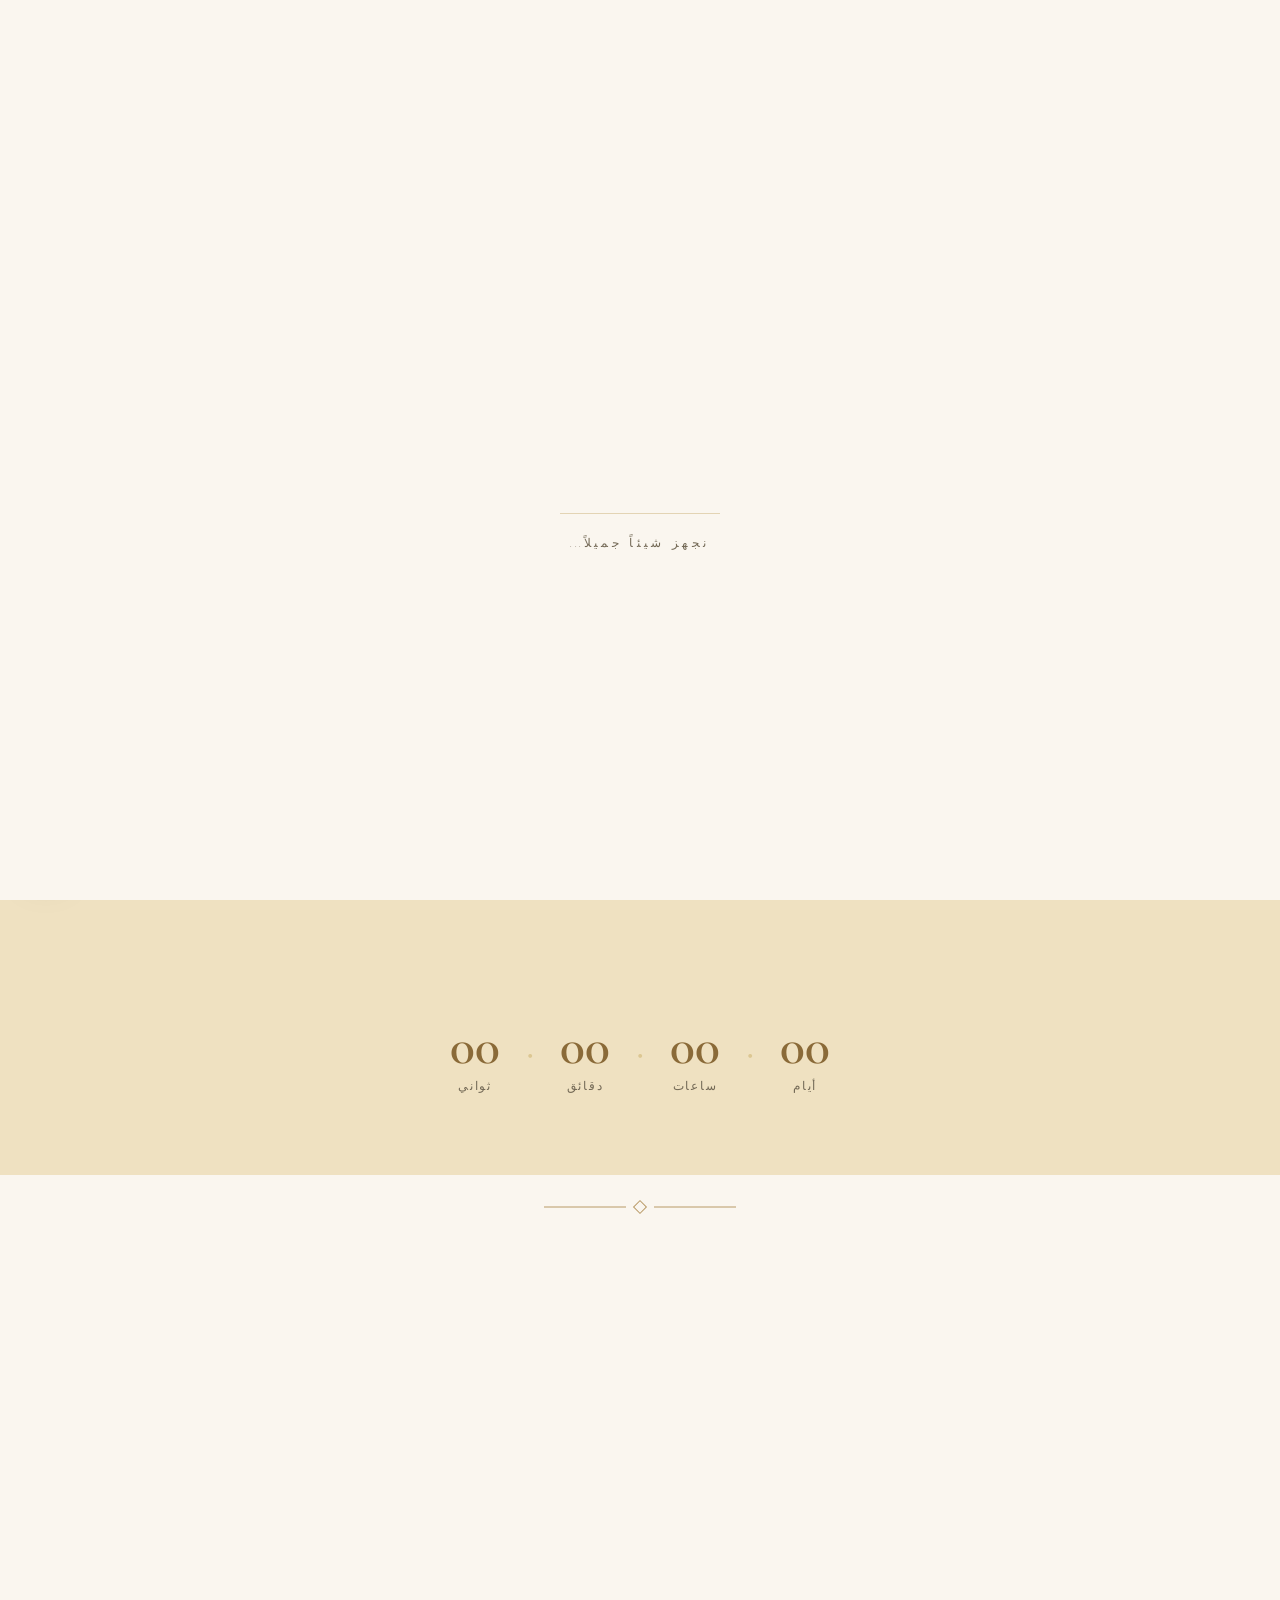
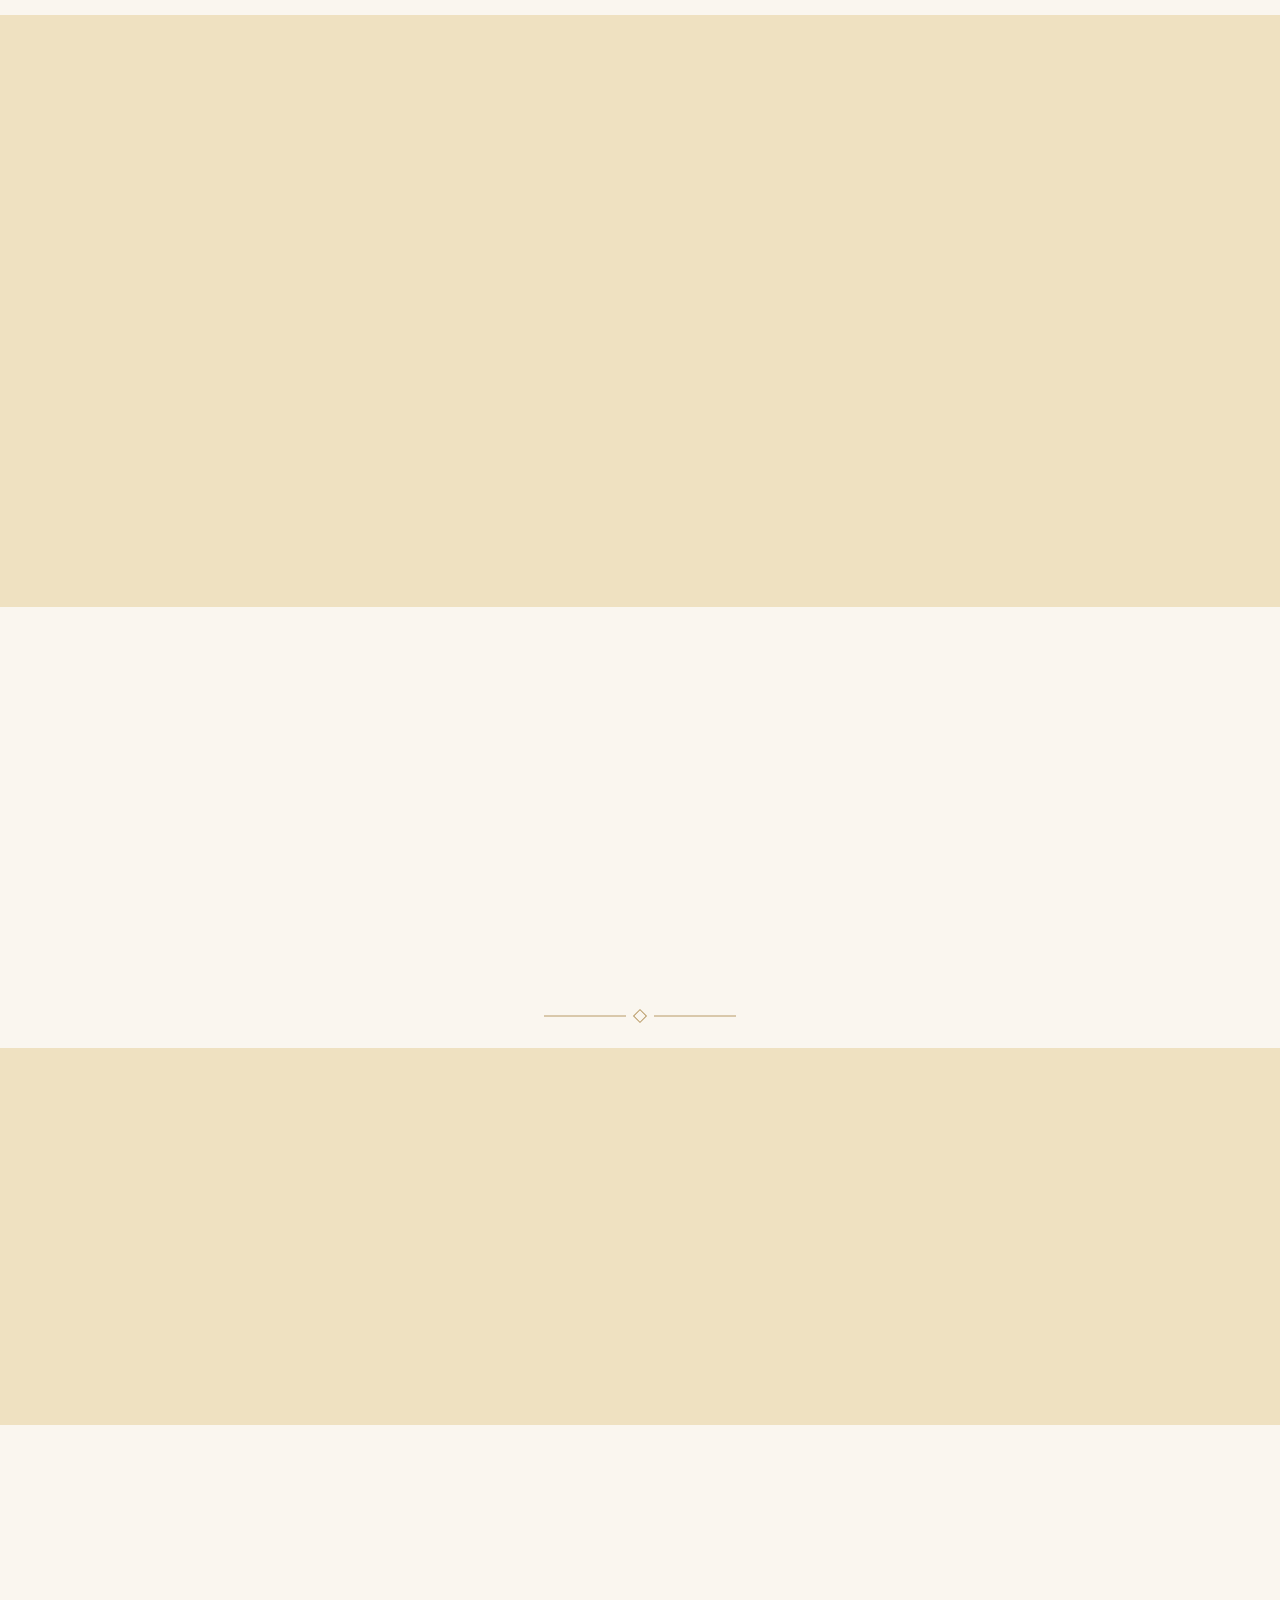
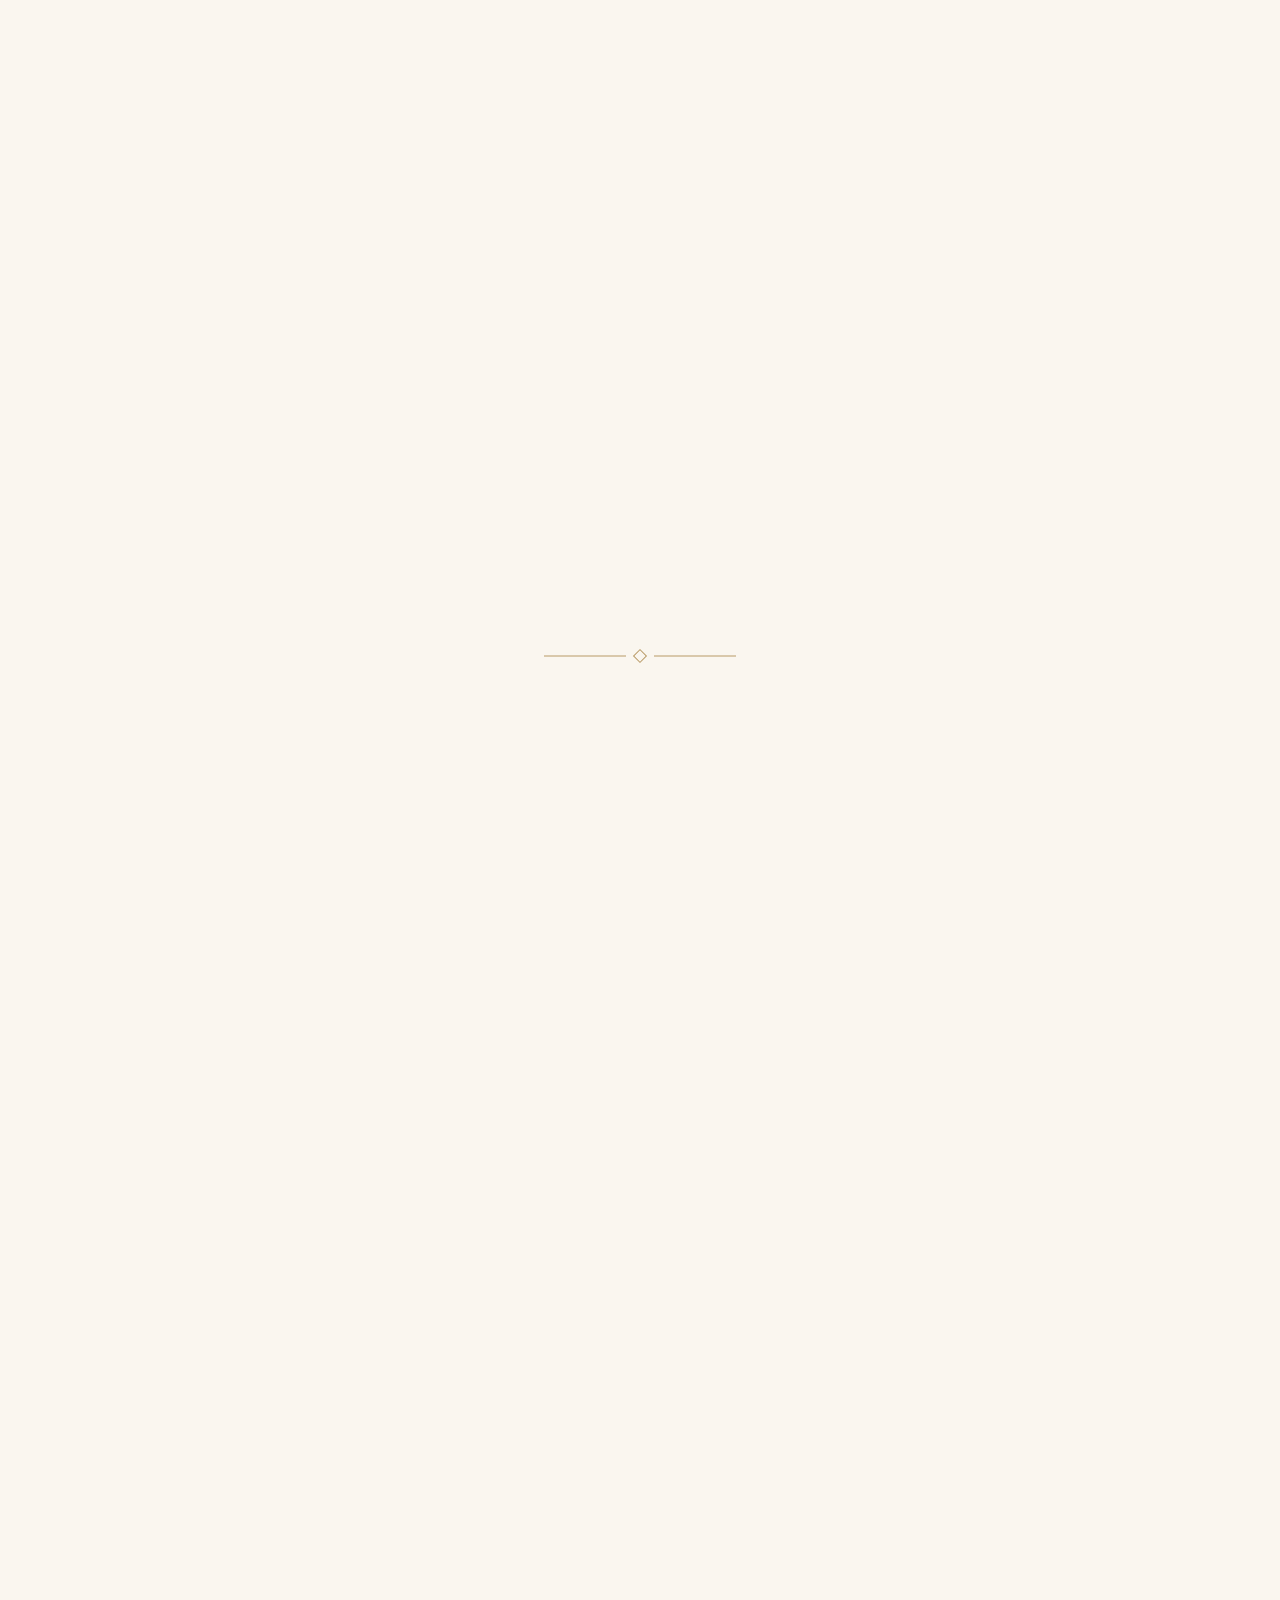
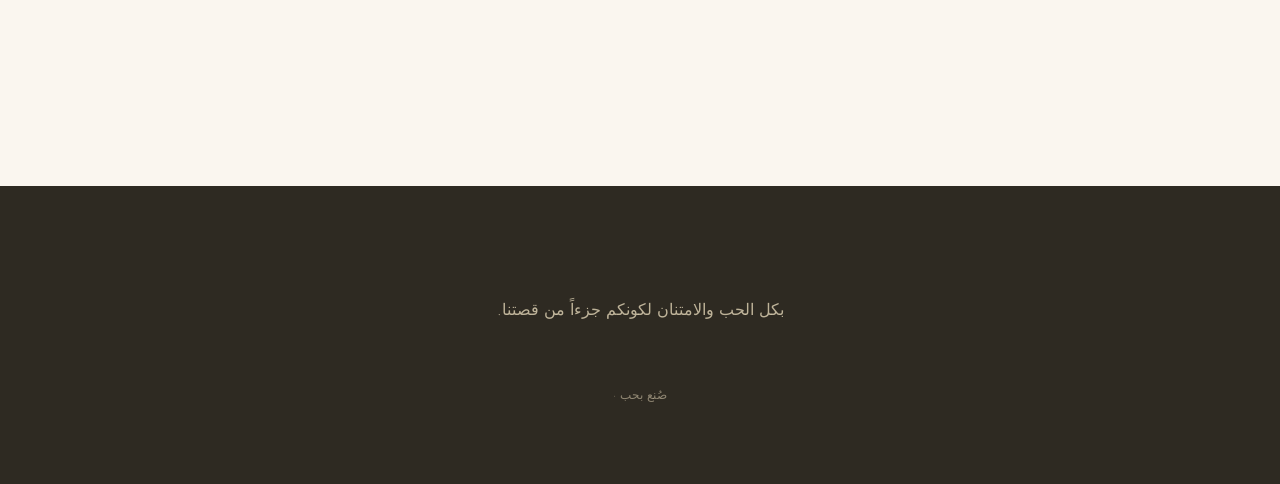
==== commit 69e3d906: "Add files via upload" ====
--- a/index.html
+++ b/index.html
@@ -1,15 +1,15 @@
-﻿<!DOCTYPE html>
+<!DOCTYPE html>
 <html lang="ar" dir="rtl">
 <head>
 <meta charset="UTF-8">
 <meta name="viewport" content="width=device-width, initial-scale=1.0, viewport-fit=cover">
-<title>ÙŠØ§Ø³Ù…ÙŠÙ† ÙˆÙƒØ±ÙŠÙ… â€” Ø¯Ø¹ÙˆØ© Ø²ÙØ§Ù</title>
-<meta name="description" content="ÙŠØ´Ø±ÙÙ†Ø§ Ø¯Ø¹ÙˆØªÙƒÙ… Ù„Ù„Ø§Ø­ØªÙØ§Ù„ Ø¨Ø²ÙˆØ§Ø¬ ÙŠØ§Ø³Ù…ÙŠÙ† ÙˆÙƒØ±ÙŠÙ…ØŒ Ù¡Ù¢ Ø¯ÙŠØ³Ù…Ø¨Ø± Ù¢Ù Ù¢Ù¦ ÙÙŠ Ù…Ø§Ø±ÙŠÙˆØª Ù…ÙŠÙ†Ø§Ù‡Ø§ÙˆØ³ØŒ Ø§Ù„Ø¬ÙŠØ²Ø©ØŒ Ø§Ù„Ù‚Ø§Ù‡Ø±Ø©.">
+<title>ياسمين وكريم — دعوة زفاف</title>
+<meta name="description" content="يشرفنا دعوتكم للاحتفال بزواج ياسمين وكريم، ١٢ ديسمبر ٢٠٢٦ في ماريوت ميناهاوس، الجيزة، القاهرة.">
 <meta name="theme-color" content="#AD8A4E">
 
 <!-- Open Graph -->
-<meta property="og:title" content="ÙŠØ§Ø³Ù…ÙŠÙ† ÙˆÙƒØ±ÙŠÙ… â€” Ø¹Ù„Ù‰ Ù…ÙˆØ¹Ø¯ Ù…Ø¹ Ø§Ù„Ø³Ø¹Ø§Ø¯Ø©">
-<meta property="og:description" content="Ø§Ù†Ø¶Ù… Ø¥Ù„ÙŠÙ†Ø§ ÙÙŠ Ø§Ù„Ù‚Ø§Ù‡Ø±Ø© ÙÙŠ Ù¡Ù¢ Ø¯ÙŠØ³Ù…Ø¨Ø± Ù¢Ù Ù¢Ù¦.">
+<meta property="og:title" content="ياسمين وكريم — على موعد مع السعادة">
+<meta property="og:description" content="انضم إلينا في القاهرة في ١٢ ديسمبر ٢٠٢٦.">
 <meta property="og:type" content="website">
 
 <!-- Favicon -->
@@ -20,11 +20,11 @@
 <link rel="preconnect" href="https://fonts.gstatic.com" crossorigin>
 <link href="https://fonts.googleapis.com/css2?family=Italiana&family=Cormorant+Garamond:ital,wght@0,400;0,500;0,600;0,700;1,500&family=Beau+Rivage&family=Jost:wght@300;400;500;600&display=swap" rel="stylesheet">
 
-<!-- Styles (order matters: tokens â†’ base â†’ animation utilities â†’ components â†’ layout â†’ responsive) -->
+<!-- Styles (order matters: tokens → base → animation utilities → components → layout → responsive) -->
 <link rel="stylesheet" href="style.css">
 </head>
 <body>
-<noscript><div style="padding:2rem;font-family:sans-serif;text-align:center;">ÙŠØ±Ø¬Ù‰ ØªÙØ¹ÙŠÙ„ Ø§Ù„Ø¬Ø§ÙØ§ Ø³ÙƒØ±Ø¨Øª Ù„Ø±Ø¤ÙŠØ© Ø§Ù„Ø¯Ø¹ÙˆØ©.</div></noscript>
+<noscript><div style="padding:2rem;font-family:sans-serif;text-align:center;">يرجى تفعيل الجافا سكربت لرؤية الدعوة.</div></noscript>
 
 <!-- ============ PRELOADER ============ -->
 <div id="preloader">
@@ -35,18 +35,18 @@
       <text class="seal-initials" id="seal-initials" x="100" y="118" text-anchor="middle">Y&amp;K</text>
     </svg>
     <div class="preloader-bar"><div class="preloader-bar-fill" id="preloader-fill"></div></div>
-    <p class="preloader-text">Ù†Ø¬Ù‡Ø² Ø´ÙŠØ¦Ø§Ù‹ Ø¬Ù…ÙŠÙ„Ø§Ù‹<span class="preloader-dots"><span>.</span><span>.</span><span>.</span></span></p>
-  </div>
-</div>
-
-<a class="skip-link" href="#main">ØªØ®Ø·ÙŠ Ø¥Ù„Ù‰ Ø§Ù„Ù…Ø­ØªÙˆÙ‰</a>
+    <p class="preloader-text">نجهز شيئاً جميلاً<span class="preloader-dots"><span>.</span><span>.</span><span>.</span></span></p>
+  </div>
+</div>
+
+<a class="skip-link" href="#main">تخطي إلى المحتوى</a>
 
 <!-- ============ NAV ============ -->
 <header class="site-nav" id="site-nav">
   <div class="nav-inner">
     <a href="#hero" class="nav-monogram" id="nav-monogram" aria-label="Back to top"></a>
     <nav class="nav-links" id="nav-links" aria-label="Primary"></nav><button id="lang-toggle" class="lang-toggle" aria-label="Switch Language">EN</button>
-    <button class="nav-toggle" id="nav-toggle" aria-label="Ø§ÙØªØ­ Ø§Ù„Ù‚Ø§Ø¦Ù…Ø©" aria-expanded="false" aria-controls="nav-drawer">
+    <button class="nav-toggle" id="nav-toggle" aria-label="افتح القائمة" aria-expanded="false" aria-controls="nav-drawer">
       <span></span><span></span><span></span>
     </button>
   </div>
@@ -65,7 +65,7 @@
     <div class="hero-overlay"></div>
     <div class="hero-particles" id="hero-particles" aria-hidden="true"></div>
     <div class="hero-content">
-      <p class="eyebrow" data-reveal="fade-up">Ø­ÙÙ„ Ø²ÙØ§Ù</p>
+      <p class="eyebrow" data-reveal="fade-up">حفل زفاف</p>
       <h1 class="hero-names" style="color: var(--accent);">
         <span class="hero-name" id="hero-name-a" data-reveal="fade-up" data-reveal-delay="80"></span>
         <span class="hero-amp" data-reveal="scale-in" data-reveal-delay="200">&amp;</span>
@@ -74,10 +74,10 @@
       <div class="hero-date" id="hero-date" data-reveal="fade-up" data-reveal-delay="280"></div>
       <p class="hero-subtitle" id="hero-subtitle" data-reveal="fade-up" data-reveal-delay="340"></p>
       <a href="#rsvp" class="btn btn-primary" data-reveal="fade-up" data-reveal-delay="420">
-        <span>ØªØ£ÙƒÙŠØ¯ Ø§Ù„Ø­Ø¶ÙˆØ±</span>
+        <span>تأكيد الحضور</span>
       </a>
     </div>
-    <button class="scroll-indicator" id="scroll-indicator" aria-label="Ù…Ø±Ø± Ù„Ø£Ø³ÙÙ„">
+    <button class="scroll-indicator" id="scroll-indicator" aria-label="مرر لأسفل">
       <span class="scroll-indicator-line"></span>
       <svg viewBox="0 0 24 24"><path d="M6 9l6 6 6-6" fill="none" stroke="currentColor" stroke-width="1.5" stroke-linecap="round" stroke-linejoin="round"/></svg>
     </button>
@@ -86,29 +86,29 @@
   <!-- ============ COUNTDOWN ============ -->
   <section class="countdown-section" id="countdown-section">
     <div class="container">
-      <p class="eyebrow" data-reveal="fade-up">Ø¹Ø¯ ØªÙ†Ø§Ø²Ù„ÙŠ Ù„ÙŠÙˆÙ…Ù†Ø§ Ø§Ù„Ù…Ù†ØªØ¸Ø±</p>
+      <p class="eyebrow" data-reveal="fade-up">عد تنازلي ليومنا المنتظر</p>
       <div class="countdown" id="countdown">
         <div class="countdown-item">
           <span class="countdown-num" id="cd-days" data-unit="days">00</span>
-          <span class="countdown-label">Ø£ÙŠØ§Ù…</span>
+          <span class="countdown-label">أيام</span>
         </div>
         <span class="countdown-divider" aria-hidden="true">&#183;</span>
         <div class="countdown-item">
           <span class="countdown-num" id="cd-hours" data-unit="hours">00</span>
-          <span class="countdown-label">Ø³Ø§Ø¹Ø§Øª</span>
+          <span class="countdown-label">ساعات</span>
         </div>
         <span class="countdown-divider" aria-hidden="true">&#183;</span>
         <div class="countdown-item">
           <span class="countdown-num" id="cd-mins" data-unit="mins">00</span>
-          <span class="countdown-label">Ø¯Ù‚Ø§Ø¦Ù‚</span>
+          <span class="countdown-label">دقائق</span>
         </div>
         <span class="countdown-divider" aria-hidden="true">&#183;</span>
         <div class="countdown-item">
           <span class="countdown-num" id="cd-secs" data-unit="secs">00</span>
-          <span class="countdown-label">Ø«ÙˆØ§Ù†ÙŠ</span>
-        </div>
-      </div>
-      <p class="countdown-arrived" id="countdown-arrived" hidden>Ø§Ù„ÙŠÙˆÙ… Ù‡Ùˆ ÙŠÙˆÙ…Ù†Ø§ â€” Ù„Ù‚Ø¯ ØªØ²ÙˆØ¬Ù†Ø§!</p>
+          <span class="countdown-label">ثواني</span>
+        </div>
+      </div>
+      <p class="countdown-arrived" id="countdown-arrived" hidden>اليوم هو يومنا — لقد تزوجنا!</p>
     </div>
   </section>
 
@@ -117,8 +117,8 @@
   <!-- ============ STORY ============ -->
   <section class="story-section" id="story">
     <div class="container">
-      <p class="eyebrow" data-reveal="fade-up">Ù‚ØµØªÙ†Ø§</p>
-      <h2 class="section-title" data-reveal="fade-up">ÙƒÙŠÙ Ø¨Ø¯Ø£Øª Ø§Ù„Ø­ÙƒØ§ÙŠØ©</h2>
+      <p class="eyebrow" data-reveal="fade-up">قصتنا</p>
+      <h2 class="section-title" data-reveal="fade-up">كيف بدأت الحكاية</h2>
       <div class="timeline" id="timeline"></div>
     </div>
   </section>
@@ -127,12 +127,12 @@
   <section class="location-section" id="location">
     <div class="container location-grid">
       <div class="location-info" data-reveal="fade-right">
-        <p class="eyebrow">Ø§Ù„Ø§Ø­ØªÙØ§Ù„</p>
+        <p class="eyebrow">الاحتفال</p>
         <h2 class="section-title" id="venue-name"></h2>
         <p class="location-address" id="venue-address"></p>
         <p class="location-datetime" id="location-datetime"></p>
         <a href="#" class="btn btn-outline" id="maps-link" target="_blank" rel="noopener noreferrer">
-          <span>Ø§Ø­ØµÙ„ Ø¹Ù„Ù‰ Ø§Ù„Ø§ØªØ¬Ø§Ù‡Ø§Øª</span>
+          <span>احصل على الاتجاهات</span>
         </a>
       </div>
       <div class="location-map" data-reveal="fade-left">
@@ -144,8 +144,8 @@
   <!-- ============ GUIDELINES ============ -->
   <section class="guidelines-section" id="guidelines">
     <div class="container">
-      <p class="eyebrow" data-reveal="fade-up">Ù…Ø¹Ù„ÙˆÙ…Ø§Øª ØªÙ‡Ù…Ùƒ</p>
-      <h2 class="section-title" data-reveal="fade-up">Ø¨Ø¹Ø¶ Ø§Ù„ØªÙØ§ØµÙŠÙ„</h2>
+      <p class="eyebrow" data-reveal="fade-up">معلومات تهمك</p>
+      <h2 class="section-title" data-reveal="fade-up">بعض التفاصيل</h2>
       <div class="guidelines-grid" id="guidelines-grid"></div>
     </div>
   </section>
@@ -155,8 +155,8 @@
   <!-- ============ GALLERY ============ -->
   <section class="gallery-section" id="gallery">
     <div class="container">
-      <p class="eyebrow" data-reveal="fade-up">Ù„Ø­Ø¸Ø§Øª</p>
-      <h2 class="section-title" data-reveal="fade-up">Ù…Ø¹Ø±Ø¶ Ø§Ù„ØµÙˆØ±</h2>
+      <p class="eyebrow" data-reveal="fade-up">لحظات</p>
+      <h2 class="section-title" data-reveal="fade-up">معرض الصور</h2>
       <div class="gallery-grid" id="gallery-grid"></div>
     </div>
   </section>
@@ -165,13 +165,13 @@
   <section class="couple-section" id="couple">
     <div class="container couple-container">
       <div class="couple-image-wrapper" data-reveal="fade-right">
-        <img src="https://images.unsplash.com/photo-1515934751635-c81c6bc9a2d8?ixlib=rb-4.0.3&auto=format&fit=crop&w=800&q=80" alt="ÙŠØ§Ø³Ù…ÙŠÙ† ÙˆÙƒØ±ÙŠÙ…" class="couple-image" loading="lazy">
+        <img src="https://images.unsplash.com/photo-1515934751635-c81c6bc9a2d8?ixlib=rb-4.0.3&auto=format&fit=crop&w=800&q=80" alt="ياسمين وكريم" class="couple-image" loading="lazy">
       </div>
       <div class="couple-content" data-reveal="fade-left">
-        <p class="eyebrow">Ø§Ù„Ø¹Ø±ÙˆØ³Ø§Ù†</p>
-        <h2 class="section-title" style="color: var(--accent);">ÙŠØ§Ø³Ù…ÙŠÙ† ÙˆÙƒØ±ÙŠÙ…</h2>
-        <p class="couple-desc" dir="rtl">"Ù„Ø§ Ù†Ø³ØªØ·ÙŠØ¹ Ø§Ù„Ø§Ù†ØªØ¸Ø§Ø± Ø­ØªÙ‰ Ù†Ø­ØªÙÙ„ Ø¨ÙŠÙˆÙ…Ù†Ø§ Ø§Ù„Ù…Ù…ÙŠØ² Ù…Ø¹ Ø£Ø­Ø¨Ø§Ø¨Ù†Ø§. Ø´ÙƒØ±Ø§Ù‹ Ù…Ù† Ø§Ù„Ù‚Ù„Ø¨ Ù„Ø£Ù†ÙƒÙ… Ø¬Ø²Ø¡ Ù…Ù† Ø­ÙŠØ§ØªÙ†Ø§ ÙˆÙ‚ØµØªÙ†Ø§."</p>
-        <a href="#messages-modal" id="view-messages-link" style="display: inline-block; margin-top: 1rem; font-size: 0.85rem; color: var(--accent); text-decoration: underline;" dir="rtl">Ø¹Ø±Ø¶ Ø§Ù„Ø±Ø³Ø§Ø¦Ù„ (Ù„Ù„Ø¹Ø±ÙˆØ³ÙŠÙ† ÙÙ‚Ø·)</a>
+        <p class="eyebrow">العروسان</p>
+        <h2 class="section-title" style="color: var(--accent);">ياسمين وكريم</h2>
+        <p class="couple-desc" dir="rtl">"لا نستطيع الانتظار حتى نحتفل بيومنا المميز مع أحبابنا. شكراً من القلب لأنكم جزء من حياتنا وقصتنا."</p>
+        <a href="message.html" id="view-messages-link" style="display: inline-block; margin-top: 1rem; font-size: 0.85rem; color: var(--accent); text-decoration: underline;" dir="rtl" data-i18n="couple-link">عرض الرسائل (للعروسين فقط)</a>
       </div>
     </div>
   </section>
@@ -181,56 +181,56 @@
   <!-- ============ RSVP ============ -->
   <section class="rsvp-section" id="rsvp">
     <div class="container rsvp-container">
-      <p class="eyebrow" data-reveal="fade-up">Ø´Ø§Ø±ÙƒÙ†Ø§ ÙØ±Ø­ØªÙ†Ø§</p>
-      <h2 class="section-title" data-reveal="fade-up">Ù†Ø±Ø¬Ùˆ Ø§Ù„Ø±Ø¯</h2>
+      <p class="eyebrow" data-reveal="fade-up">شاركنا فرحتنا</p>
+      <h2 class="section-title" data-reveal="fade-up">نرجو الرد</h2>
       <p class="rsvp-deadline" id="rsvp-deadline" data-reveal="fade-up"></p>
 
       <form class="rsvp-form" id="rsvp-form" data-reveal="fade-up" novalidate>
         <div class="form-row">
-          <label for="rsvp-name">Ø§Ù„Ø§Ø³Ù… Ø¨Ø§Ù„ÙƒØ§Ù…Ù„</label>
+          <label for="rsvp-name">الاسم بالكامل</label>
           <input type="text" id="rsvp-name" name="name" autocomplete="name" required>
           <span class="form-error" id="err-name" role="alert"></span>
         </div>
 
         <div class="form-row">
-          <label for="rsvp-phone">Ø±Ù‚Ù… Ø§Ù„Ù‡Ø§ØªÙ</label>
+          <label for="rsvp-phone">رقم الهاتف</label>
           <input type="tel" id="rsvp-phone" name="phone" autocomplete="tel" required>
           <span class="form-error" id="err-phone" role="alert"></span>
         </div>
 
         <div class="form-row">
-          <label for="rsvp-guests">Ø¹Ø¯Ø¯ Ø§Ù„Ø¶ÙŠÙˆÙ</label>
+          <label for="rsvp-guests">عدد الضيوف</label>
           <input type="number" id="rsvp-guests" name="guests" min="1" max="10" value="1" required>
           <span class="form-error" id="err-guests" role="alert"></span>
         </div>
 
         <div class="form-row">
-          <span class="form-label-static" id="attendance-label">Ù‡Ù„ Ø³ØªØ­Ø¶Ø±ØŸ</span>
+          <span class="form-label-static" id="attendance-label">هل ستحضر؟</span>
           <div class="attendance-toggle" role="radiogroup" aria-labelledby="attendance-label">
             <button type="button" class="attend-btn" data-value="attending" role="radio" aria-checked="false">
-              <span>Ø³Ø£Ø­Ø¶Ø± Ø¨ÙƒÙ„ Ø³Ø±ÙˆØ±</span>
+              <span>سأحضر بكل سرور</span>
             </button>
             <button type="button" class="attend-btn" data-value="declining" role="radio" aria-checked="false">
-              <span>Ù†Ø¹ØªØ°Ø± Ø¹Ù† Ø§Ù„Ø­Ø¶ÙˆØ±</span>
+              <span>نعتذر عن الحضور</span>
             </button>
           </div>
           <span class="form-error" id="err-attendance" role="alert"></span>
         </div>
 
         <div class="form-row">
-          <label for="rsvp-message">Ø±Ø³Ø§Ù„Ø© <span class="optional">(Ø§Ø®ØªÙŠØ§Ø±ÙŠ)</span></label>
+          <label for="rsvp-message">رسالة <span class="optional">(اختياري)</span></label>
           <textarea id="rsvp-message" name="message" rows="3"></textarea>
         </div>
 
         <button type="submit" class="btn btn-primary rsvp-submit" id="rsvp-submit">
-          <span class="btn-text">Ø¥Ø±Ø³Ø§Ù„ Ø§Ù„Ø±Ø¯</span>
+          <span class="btn-text">إرسال الرد</span>
           <span class="btn-spinner" aria-hidden="true"></span>
         </button>
       </form>
 
       <div class="rsvp-success" id="rsvp-success" hidden>
         <svg viewBox="0 0 24 24" class="rsvp-success-icon" aria-hidden="true"><path d="M12 21s-7.5-4.6-10-9.3C.5 8.4 2.3 5 5.8 5c2 0 3.4 1 6.2 4 2.8-3 4.2-4 6.2-4 3.5 0 5.3 3.4 3.8 6.7C19.5 16.4 12 21 12 21z" fill="none" stroke="currentColor" stroke-width="1.4" stroke-linejoin="round"/></svg>
-        <h3>Ø´ÙƒØ±Ø§Ù‹ Ù„Ùƒ</h3>
+        <h3>شكراً لك</h3>
         <p id="rsvp-success-msg"></p>
       </div>
     </div>
@@ -244,9 +244,9 @@
     <div class="footer-monogram" id="footer-monogram"></div>
     <p class="footer-names" id="footer-names"></p>
     <p class="footer-date" id="footer-date"></p>
-    <p class="footer-thanks">Ø¨ÙƒÙ„ Ø§Ù„Ø­Ø¨ ÙˆØ§Ù„Ø§Ù…ØªÙ†Ø§Ù† Ù„ÙƒÙˆÙ†ÙƒÙ… Ø¬Ø²Ø¡Ø§Ù‹ Ù…Ù† Ù‚ØµØªÙ†Ø§.</p>
+    <p class="footer-thanks">بكل الحب والامتنان لكونكم جزءاً من قصتنا.</p>
     <div class="footer-social" id="footer-social"></div>
-    <p class="footer-credit">ØµÙÙ†Ø¹ Ø¨Ø­Ø¨ &middot; <span id="footer-year"></span></p>
+    <p class="footer-credit">صُنع بحب &middot; <span id="footer-year"></span></p>
   </div>
 </footer>
 
@@ -295,15 +295,15 @@
 <!-- ============ MESSAGES MODAL ============ -->
 <div id="messages-modal" class="messages-modal-overlay" style="display: none;" aria-hidden="true">
   <div class="messages-modal-card">
-    <button id="close-messages" class="messages-modal-close" aria-label="Ø¥ØºÙ„Ø§Ù‚">&times;</button>
-    <h3 class="section-title messages-modal-title" dir="rtl">Ø±Ø³Ø§Ø¦Ù„ Ø§Ù„Ø¶ÙŠÙˆÙ</h3>
+    <button id="close-messages" class="messages-modal-close" aria-label="إغلاق">&times;</button>
+    <h3 class="section-title messages-modal-title" dir="rtl">رسائل الضيوف</h3>
     
     <div id="messages-pass-container" class="messages-pass-container">
-      <p dir="rtl">Ø£Ø¯Ø®Ù„ ÙƒÙ„Ù…Ø© Ø§Ù„Ù…Ø±ÙˆØ± Ù„Ù‚Ø±Ø§Ø¡Ø© Ø§Ù„Ø±Ø³Ø§Ø¦Ù„:</p>
-      <input type="password" id="messages-pass-input" placeholder="ÙƒÙ„Ù…Ø© Ø§Ù„Ø³Ø± (ØªÙ„Ù…ÙŠØ­: Ø­Ø¨)">
+      <p dir="rtl">أدخل كلمة المرور لقراءة الرسائل:</p>
+      <input type="password" id="messages-pass-input" placeholder="كلمة السر (تلميح: حب)">
       <br>
-      <button id="messages-pass-submit" class="btn btn-primary"><span>ÙØªØ­</span></button>
-      <p id="messages-pass-error" class="form-error" dir="rtl" style="display: none;">ÙƒÙ„Ù…Ø© Ø§Ù„Ù…Ø±ÙˆØ± ØºÙŠØ± ØµØ­ÙŠØ­Ø©.</p>
+      <button id="messages-pass-submit" class="btn btn-primary"><span>فتح</span></button>
+      <p id="messages-pass-error" class="form-error" dir="rtl" style="display: none;">كلمة المرور غير صحيحة.</p>
     </div>
 
     <div id="messages-list" class="messages-list" style="display: none;"></div>
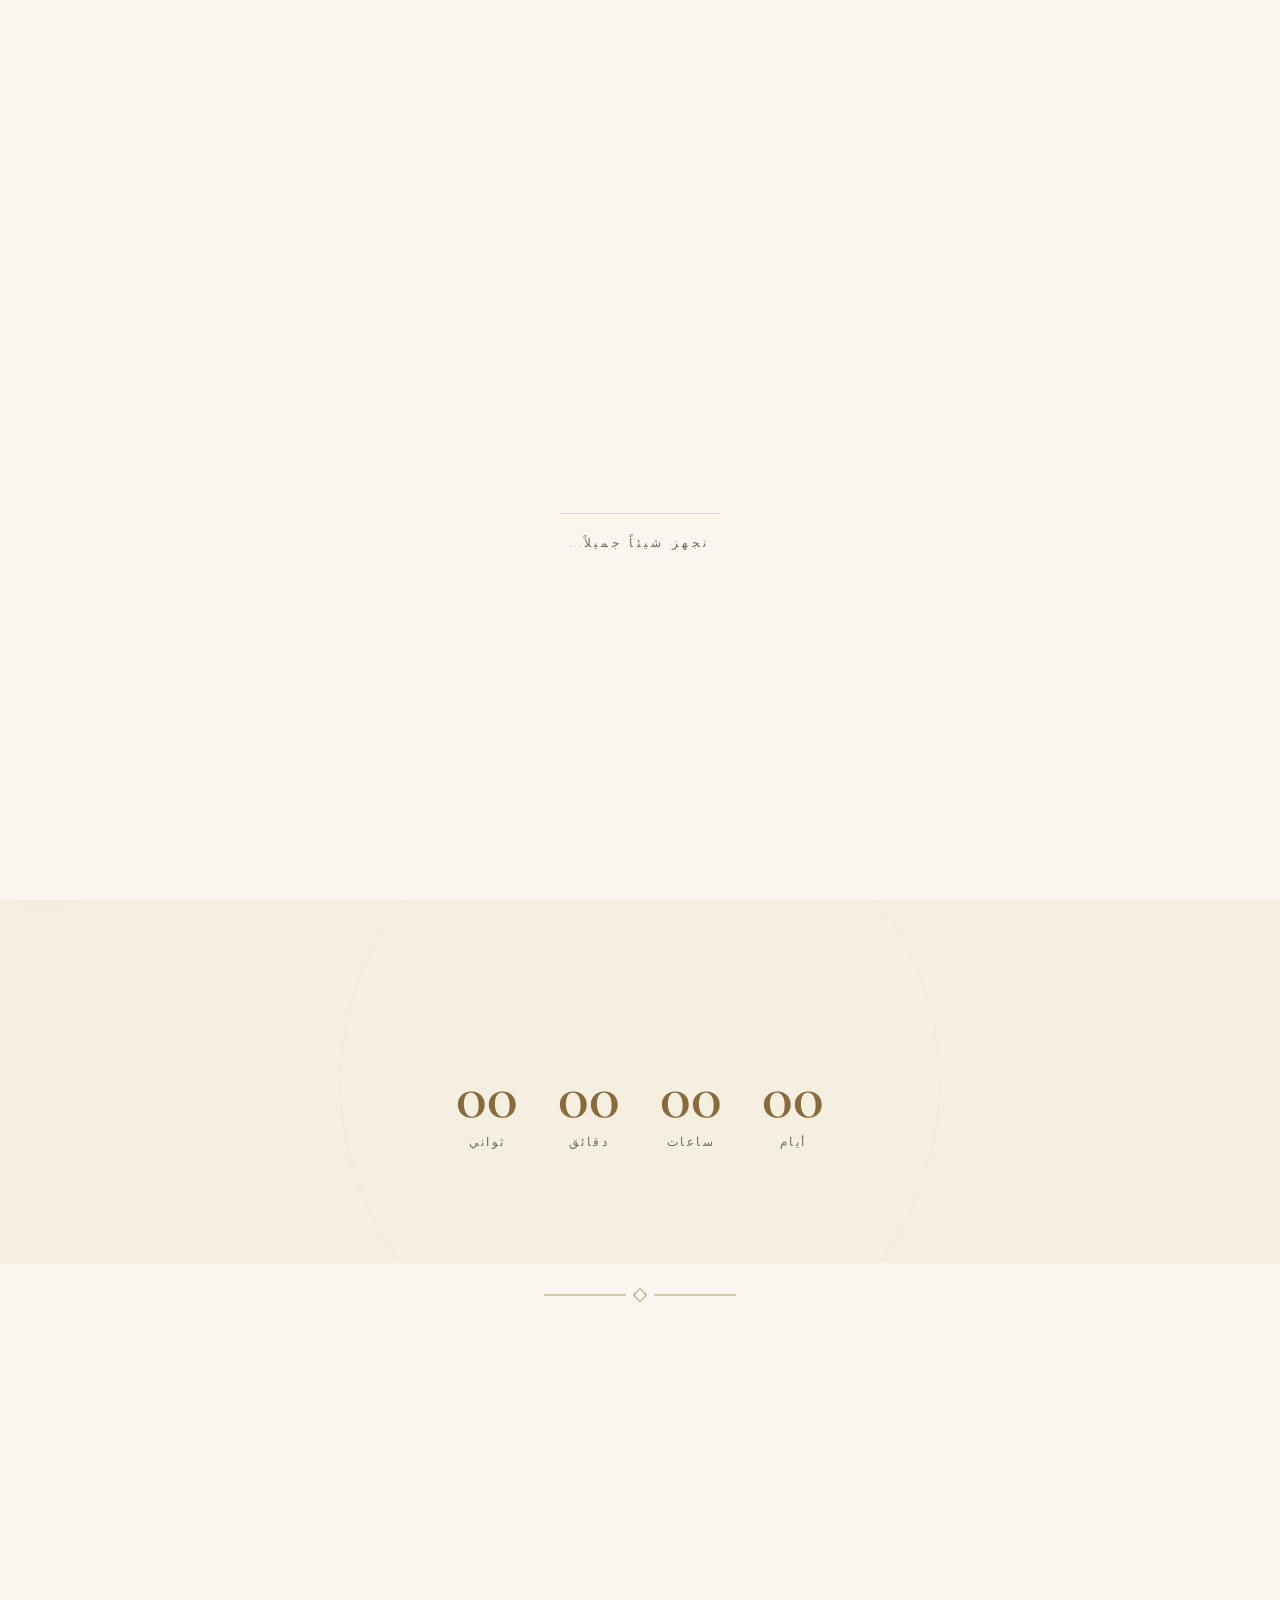
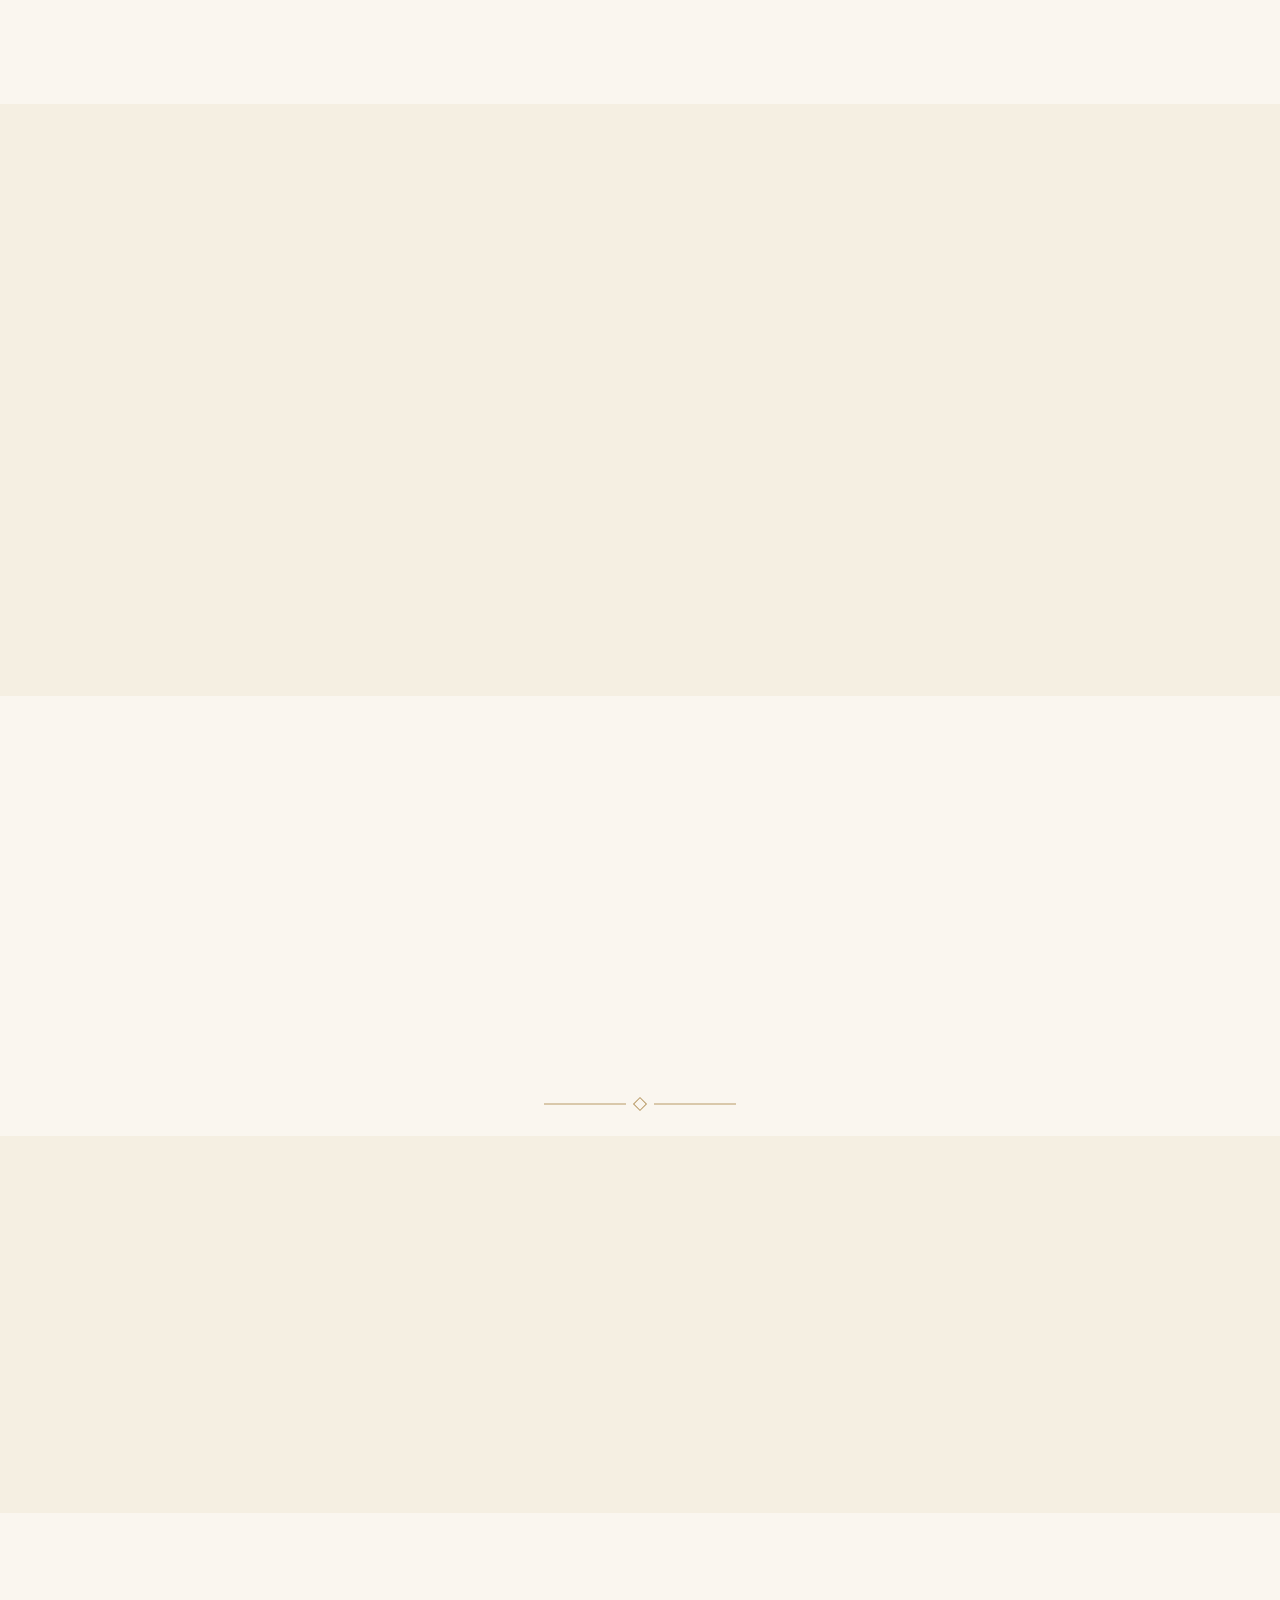
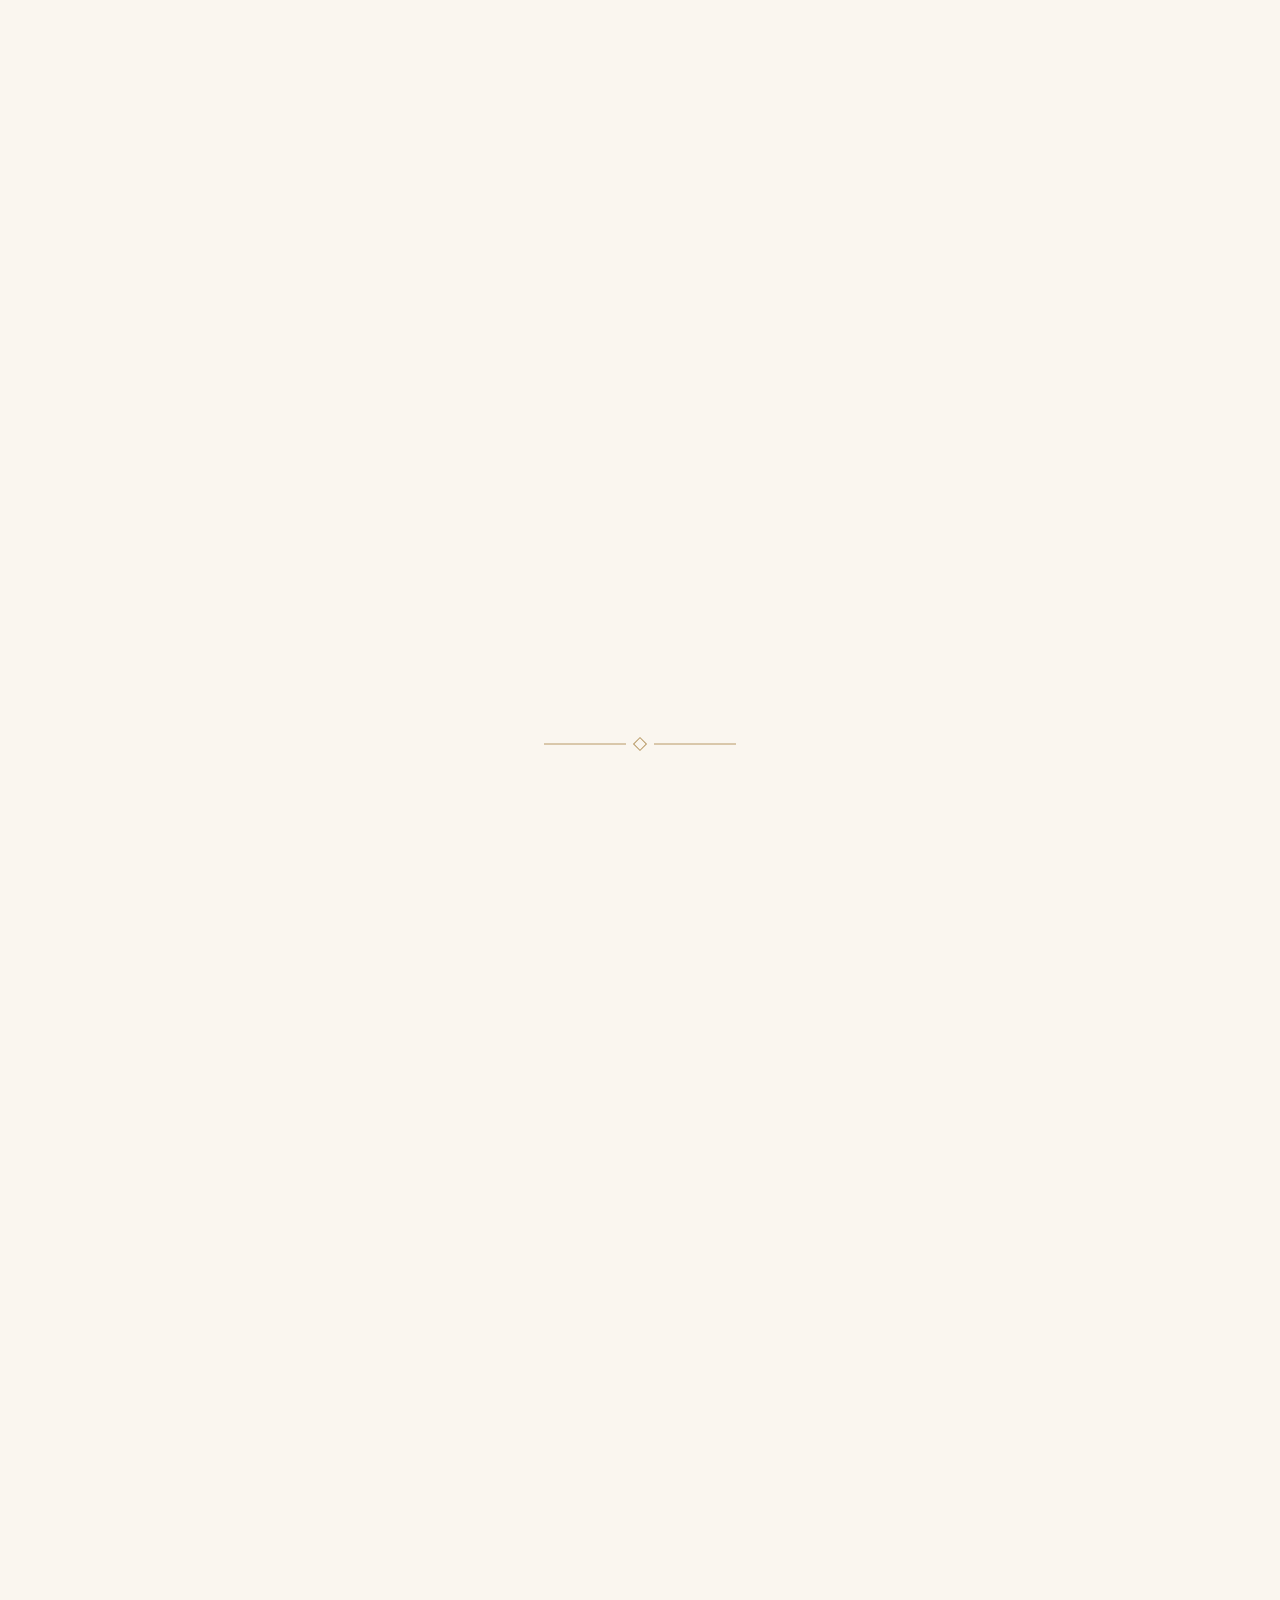
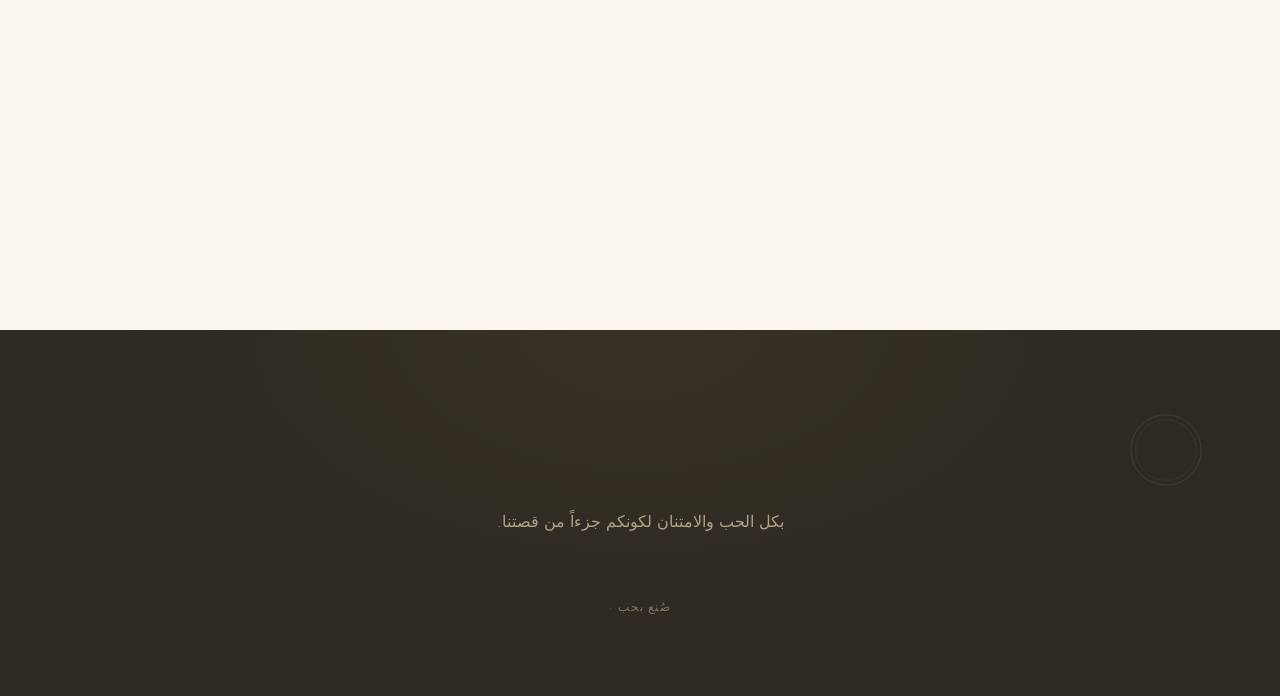
==== commit c0587ca1: "Add files via upload" ====
--- a/index.html
+++ b/index.html
@@ -13,14 +13,14 @@
 <meta property="og:type" content="website">
 
 <!-- Favicon -->
-<link rel="icon" type="image/svg+xml" href="assets/images/favicon.svg">
-
-<!-- Fonts: Italiana (eyebrows), Cormorant Garamond (headings), Beau Rivage (calligraphy), Jost (body) -->
+<link rel="icon" type="image/svg+xml" href="data:image/svg+xml,<svg xmlns='http://www.w3.org/2000/svg' viewBox='0 0 32 32'><text y='26' font-size='26'>💍</text></svg>">
+
+<!-- Fonts -->
 <link rel="preconnect" href="https://fonts.googleapis.com">
 <link rel="preconnect" href="https://fonts.gstatic.com" crossorigin>
-<link href="https://fonts.googleapis.com/css2?family=Italiana&family=Cormorant+Garamond:ital,wght@0,400;0,500;0,600;0,700;1,500&family=Beau+Rivage&family=Jost:wght@300;400;500;600&display=swap" rel="stylesheet">
-
-<!-- Styles (order matters: tokens → base → animation utilities → components → layout → responsive) -->
+<link href="https://fonts.googleapis.com/css2?family=Italiana&family=Cormorant+Garamond:ital,wght@0,400;0,500;0,600;0,700;1,400;1,500;1,600&family=Beau+Rivage&family=Jost:wght@300;400;500;600&display=swap" rel="stylesheet">
+
+<!-- Styles -->
 <link rel="stylesheet" href="style.css">
 </head>
 <body>
@@ -45,10 +45,13 @@
 <header class="site-nav" id="site-nav">
   <div class="nav-inner">
     <a href="#hero" class="nav-monogram" id="nav-monogram" aria-label="Back to top"></a>
-    <nav class="nav-links" id="nav-links" aria-label="Primary"></nav><button id="lang-toggle" class="lang-toggle" aria-label="Switch Language">EN</button>
-    <button class="nav-toggle" id="nav-toggle" aria-label="افتح القائمة" aria-expanded="false" aria-controls="nav-drawer">
-      <span></span><span></span><span></span>
-    </button>
+    <nav class="nav-links" id="nav-links" aria-label="Primary"></nav>
+    <div class="nav-actions">
+      <button id="lang-toggle" class="lang-toggle" aria-label="Switch Language">EN</button>
+      <button class="nav-toggle" id="nav-toggle" aria-label="افتح القائمة" aria-expanded="false" aria-controls="nav-drawer">
+        <span></span><span></span><span></span>
+      </button>
+    </div>
   </div>
 </header>
 
@@ -65,17 +68,24 @@
     <div class="hero-overlay"></div>
     <div class="hero-particles" id="hero-particles" aria-hidden="true"></div>
     <div class="hero-content">
-      <p class="eyebrow" data-reveal="fade-up">حفل زفاف</p>
+      <p class="eyebrow hero-eyebrow" data-reveal="fade-up">حفل زفاف</p>
       <h1 class="hero-names" style="color: var(--accent);">
         <span class="hero-name" id="hero-name-a" data-reveal="fade-up" data-reveal-delay="80"></span>
         <span class="hero-amp" data-reveal="scale-in" data-reveal-delay="200">&amp;</span>
         <span class="hero-name" id="hero-name-b" data-reveal="fade-up" data-reveal-delay="160"></span>
       </h1>
-      <div class="hero-date" id="hero-date" data-reveal="fade-up" data-reveal-delay="280"></div>
+      <div class="hero-date-wrap" data-reveal="fade-up" data-reveal-delay="260">
+        <div class="hero-date" id="hero-date"></div>
+      </div>
       <p class="hero-subtitle" id="hero-subtitle" data-reveal="fade-up" data-reveal-delay="340"></p>
-      <a href="#rsvp" class="btn btn-primary" data-reveal="fade-up" data-reveal-delay="420">
-        <span>تأكيد الحضور</span>
-      </a>
+      <div class="hero-cta-group" data-reveal="fade-up" data-reveal-delay="420">
+        <a href="#rsvp" class="btn btn-primary">
+          <span>تأكيد الحضور</span>
+        </a>
+        <a href="#story" class="btn btn-ghost">
+          <span>قصتنا</span>
+        </a>
+      </div>
     </div>
     <button class="scroll-indicator" id="scroll-indicator" aria-label="مرر لأسفل">
       <span class="scroll-indicator-line"></span>
@@ -132,6 +142,7 @@
         <p class="location-address" id="venue-address"></p>
         <p class="location-datetime" id="location-datetime"></p>
         <a href="#" class="btn btn-outline" id="maps-link" target="_blank" rel="noopener noreferrer">
+          <svg viewBox="0 0 24 24" width="16" height="16" fill="none" stroke="currentColor" stroke-width="1.5" stroke-linecap="round" stroke-linejoin="round" aria-hidden="true"><path d="M12 21s-7.5-6.5-7.5-11A7.5 7.5 0 0119.5 10c0 4.5-7.5 11-7.5 11z"/><circle cx="12" cy="10" r="2.5"/></svg>
           <span>احصل على الاتجاهات</span>
         </a>
       </div>
@@ -166,12 +177,18 @@
     <div class="container couple-container">
       <div class="couple-image-wrapper" data-reveal="fade-right">
         <img src="https://images.unsplash.com/photo-1515934751635-c81c6bc9a2d8?ixlib=rb-4.0.3&auto=format&fit=crop&w=800&q=80" alt="ياسمين وكريم" class="couple-image" loading="lazy">
+        <div class="couple-image-badge">
+          <svg viewBox="0 0 24 24" width="20" height="20" fill="none" stroke="currentColor" stroke-width="1.2"><path d="M12 21s-7.5-4.7-10.2-9.3C.3 8.8 1.6 5 5.3 4.1c2-.5 4 .3 5.2 2 1.2-1.7 3.2-2.5 5.2-2 3.7.9 5 4.7 3.5 7.6C19.5 16.3 12 21 12 21z" fill="currentColor"/></svg>
+          <span>٢٠٢٦</span>
+        </div>
       </div>
       <div class="couple-content" data-reveal="fade-left">
         <p class="eyebrow">العروسان</p>
-        <h2 class="section-title" style="color: var(--accent);">ياسمين وكريم</h2>
-        <p class="couple-desc" dir="rtl">"لا نستطيع الانتظار حتى نحتفل بيومنا المميز مع أحبابنا. شكراً من القلب لأنكم جزء من حياتنا وقصتنا."</p>
-        <a href="message.html" id="view-messages-link" style="display: inline-block; margin-top: 1rem; font-size: 0.85rem; color: var(--accent); text-decoration: underline;" dir="rtl" data-i18n="couple-link">عرض الرسائل (للعروسين فقط)</a>
+        <h2 class="section-title" id="couple-names" style="color: var(--accent);">ياسمين وكريم</h2>
+        <p class="couple-desc" id="couple-desc" dir="rtl">"لا نستطيع الانتظار حتى نحتفل بيومنا المميز مع أحبابنا. شكراً من القلب لأنكم جزء من حياتنا وقصتنا."</p>
+        <div class="couple-actions">
+          <a href="message.html" id="view-messages-link" class="btn btn-outline-gold" dir="rtl" data-i18n="couple-link">عرض رسائل الضيوف</a>
+        </div>
       </div>
     </div>
   </section>
@@ -208,9 +225,11 @@
           <span class="form-label-static" id="attendance-label">هل ستحضر؟</span>
           <div class="attendance-toggle" role="radiogroup" aria-labelledby="attendance-label">
             <button type="button" class="attend-btn" data-value="attending" role="radio" aria-checked="false">
+              <svg viewBox="0 0 24 24" width="16" height="16" fill="none" stroke="currentColor" stroke-width="1.5" aria-hidden="true"><path d="M20 6L9 17l-5-5"/></svg>
               <span>سأحضر بكل سرور</span>
             </button>
             <button type="button" class="attend-btn" data-value="declining" role="radio" aria-checked="false">
+              <svg viewBox="0 0 24 24" width="16" height="16" fill="none" stroke="currentColor" stroke-width="1.5" aria-hidden="true"><path d="M18 6L6 18M6 6l12 12"/></svg>
               <span>نعتذر عن الحضور</span>
             </button>
           </div>
@@ -219,7 +238,7 @@
 
         <div class="form-row">
           <label for="rsvp-message">رسالة <span class="optional">(اختياري)</span></label>
-          <textarea id="rsvp-message" name="message" rows="3"></textarea>
+          <textarea id="rsvp-message" name="message" rows="3" placeholder="اتركوا لنا كلمة من القلب…"></textarea>
         </div>
 
         <button type="submit" class="btn btn-primary rsvp-submit" id="rsvp-submit">
@@ -229,7 +248,9 @@
       </form>
 
       <div class="rsvp-success" id="rsvp-success" hidden>
-        <svg viewBox="0 0 24 24" class="rsvp-success-icon" aria-hidden="true"><path d="M12 21s-7.5-4.6-10-9.3C.5 8.4 2.3 5 5.8 5c2 0 3.4 1 6.2 4 2.8-3 4.2-4 6.2-4 3.5 0 5.3 3.4 3.8 6.7C19.5 16.4 12 21 12 21z" fill="none" stroke="currentColor" stroke-width="1.4" stroke-linejoin="round"/></svg>
+        <div class="rsvp-success-icon-wrap">
+          <svg viewBox="0 0 24 24" class="rsvp-success-icon" aria-hidden="true"><path d="M12 21s-7.5-4.6-10-9.3C.5 8.4 2.3 5 5.8 5c2 0 3.4 1 6.2 4 2.8-3 4.2-4 6.2-4 3.5 0 5.3 3.4 3.8 6.7C19.5 16.4 12 21 12 21z" fill="none" stroke="currentColor" stroke-width="1.4" stroke-linejoin="round"/></svg>
+        </div>
         <h3>شكراً لك</h3>
         <p id="rsvp-success-msg"></p>
       </div>
@@ -241,6 +262,12 @@
 <!-- ============ FOOTER ============ -->
 <footer class="site-footer" id="site-footer">
   <div class="container footer-inner">
+    <div class="footer-seal-ring" aria-hidden="true">
+      <svg viewBox="0 0 100 100" width="80" height="80">
+        <circle cx="50" cy="50" r="44" fill="none" stroke="rgba(220,199,147,0.25)" stroke-width="1"/>
+        <circle cx="50" cy="50" r="38" fill="none" stroke="rgba(220,199,147,0.15)" stroke-width="1"/>
+      </svg>
+    </div>
     <div class="footer-monogram" id="footer-monogram"></div>
     <p class="footer-names" id="footer-names"></p>
     <p class="footer-date" id="footer-date"></p>
@@ -297,7 +324,7 @@
   <div class="messages-modal-card">
     <button id="close-messages" class="messages-modal-close" aria-label="إغلاق">&times;</button>
     <h3 class="section-title messages-modal-title" dir="rtl">رسائل الضيوف</h3>
-    
+
     <div id="messages-pass-container" class="messages-pass-container">
       <p dir="rtl">أدخل كلمة المرور لقراءة الرسائل:</p>
       <input type="password" id="messages-pass-input" placeholder="كلمة السر (تلميح: حب)">
@@ -310,8 +337,7 @@
   </div>
 </div>
 
-<!-- Scripts: dependency order matters. Config first, main.js orchestrates init last. -->
+<!-- Scripts -->
 <script defer src="script.js"></script>
 </body>
 </html>
-
--- a/style.css
+++ b/style.css
@@ -1,13 +1,11 @@
 /* =========================================================================
    DESIGN TOKENS
-   This is the single source of visual truth for the site. The --accent
-   tokens are overridden at runtime from config.js (weddingData.colors),
-   so re-theming the entire site is a two-value change, not a CSS rewrite.
    ========================================================================= */
 
 :root {
   /* ---- Palette -------------------------------------------------------- */
   --color-ivory: #FAF6EF;
+  --color-ivory-deep: #F3EDE0;
   --color-champagne: #EFE1C1;
   --color-beige: #E3D4B4;
   --color-charcoal: #2E2A22;
@@ -18,23 +16,20 @@
   --color-gold: #AD8A4E;
   --color-gold-deep: #8A6A38;
   --color-gold-light: #DCC793;
+  --color-gold-pale: #F2E8CC;
 
   /* Configurable accent — reassigned by JS from weddingData.colors */
   --accent: var(--color-gold);
   --accent-deep: var(--color-gold-deep);
   --accent-light: var(--color-gold-light);
+  --accent-pale: var(--color-gold-pale);
 
   --bg-base: var(--color-ivory);
-  --bg-alt: var(--color-champagne);
+  --bg-alt: #F5EFE2;
   --text-main: var(--color-charcoal);
   --text-soft: var(--color-charcoal-soft);
 
-  /* ---- Typography ------------------------------------------------------
-     eyebrow  = Italiana, wide-tracked small caps labels
-     heading  = Cormorant Garamond, editorial serif for titles
-     script   = Beau Rivage, calligraphy for names & signature marks
-     body     = Jost, geometric sans for UI + reading text
-  ------------------------------------------------------------------------- */
+  /* ---- Typography ----------------------------------------------------- */
   --font-eyebrow: 'Italiana', 'Cormorant Garamond', serif;
   --font-heading: 'Cormorant Garamond', 'Georgia', serif;
   --font-script: 'Beau Rivage', 'Brush Script MT', cursive;
@@ -55,7 +50,7 @@
   --lh-normal: 1.5;
   --lh-loose: 1.8;
 
-  /* ---- Spacing (mobile-first scale) ------------------------------------ */
+  /* ---- Spacing --------------------------------------------------------- */
   --space-3xs: 0.25rem;
   --space-2xs: 0.5rem;
   --space-xs: 0.75rem;
@@ -69,20 +64,18 @@
   --container-width: 1180px;
   --container-pad: 1.5rem;
 
-  /* ---- Radii & shadow --------------------------------------------------- */
+  /* ---- Radii & shadow -------------------------------------------------- */
   --radius-sm: 3px;
-  --radius-md: 10px;
+  --radius-md: 12px;
   --radius-lg: 28px;
   --radius-pill: 999px;
 
-  --shadow-soft: 0 10px 40px -10px rgba(46, 42, 34, 0.18);
-  --shadow-elevated: 0 25px 70px -15px rgba(46, 42, 34, 0.28);
+  --shadow-soft: 0 10px 40px -10px rgba(46, 42, 34, 0.14);
+  --shadow-elevated: 0 25px 70px -15px rgba(46, 42, 34, 0.24);
+  --shadow-card: 0 4px 20px rgba(46, 42, 34, 0.06), 0 1px 4px rgba(46, 42, 34, 0.04);
   --shadow-inset-hairline: inset 0 0 0 1px rgba(173, 138, 78, 0.35);
 
-  /* ---- Motion ------------------------------------------------------------
-     One shared luxury ease curve keeps every transition feeling like the
-     same hand drew it — slow settle, no bounce.
-  ------------------------------------------------------------------------- */
+  /* ---- Motion ---------------------------------------------------------- */
   --ease-luxury: cubic-bezier(0.65, 0, 0.35, 1);
   --ease-out-soft: cubic-bezier(0.16, 1, 0.3, 1);
 
@@ -97,9 +90,6 @@
   --z-preloader: 300;
 }
 
-/* Respect reduced motion at the token level: collapse durations so any
-   animation that references these variables becomes near-instant instead
-   of needing to be special-cased everywhere it's used. */
 @media (prefers-reduced-motion: reduce) {
   :root {
     --dur-fast: 0.01s;
@@ -135,14 +125,10 @@
 img, svg { display: block; max-width: 100%; }
 button { font: inherit; color: inherit; background: none; border: none; cursor: pointer; }
 a { color: inherit; text-decoration: none; }
-input, textarea { font: inherit; color: inherit; background: none; }
+input, textarea, select { font: inherit; color: inherit; background: none; }
 ul, ol { list-style: none; }
 
-/* The hidden attribute must always win, even over display:flex components
-   (the RSVP form, the countdown row, toggled-off sections). */
 [hidden] { display: none !important; }
-
-/* Preloader engaged: freeze the page beneath it */
 body.is-loading { overflow: hidden; height: 100vh; }
 
 ::selection { background: var(--accent); color: var(--color-white); }
@@ -265,20 +251,55 @@
   transform: translateY(-2px);
 }
 
+/* Ghost button — appears on hero over dark backgrounds */
+.btn-ghost {
+  background: rgba(255,255,255,0.1);
+  color: rgba(255,255,255,0.9);
+  box-shadow: inset 0 0 0 1px rgba(255,255,255,0.3);
+  backdrop-filter: blur(4px);
+}
+.btn-ghost:hover {
+  background: rgba(255,255,255,0.2);
+  color: var(--color-white);
+  transform: translateY(-2px);
+}
+
+/* Gold outline for couple section */
+.btn-outline-gold {
+  display: inline-flex;
+  align-items: center;
+  justify-content: center;
+  gap: var(--space-2xs);
+  padding: 0.9em 2em;
+  font-family: var(--font-body);
+  font-size: var(--fs-sm);
+  font-weight: 500;
+  letter-spacing: 0.1em;
+  text-transform: uppercase;
+  border-radius: var(--radius-pill);
+  border: 1px solid var(--accent);
+  color: var(--accent-deep);
+  background: transparent;
+  cursor: pointer;
+  transition: all var(--dur-fast) var(--ease-luxury);
+}
+.btn-outline-gold:hover {
+  background: var(--accent);
+  color: var(--color-white);
+  transform: translateY(-2px);
+  box-shadow: var(--shadow-soft);
+}
+
 .divider-sprig {
   height: 64px;
   margin-inline: auto;
   max-width: 220px;
-  /* Hairline-and-diamond ornament in the accent gold */
   background: var(--sprig-svg, url("data:image/svg+xml,%3Csvg xmlns='http://www.w3.org/2000/svg' viewBox='0 0 220 64'%3E%3Cg fill='none' stroke='%23AD8A4E' stroke-width='1'%3E%3Cpath d='M14 32h82'/%3E%3Cpath d='M124 32h82'/%3E%3Crect x='105.5' y='27.5' width='9' height='9' transform='rotate(45 110 32)'/%3E%3C/g%3E%3C/svg%3E")) center / contain no-repeat;
   opacity: 0.85;
 }
 
 /* =========================================================================
    SCROLL REVEAL SYSTEM
-   Elements carry data-reveal="fade-up|fade-left|fade-right|scale-in".
-   scrollEffects.js toggles .is-visible via IntersectionObserver; the
-   transition itself lives entirely here so JS never touches animation code.
    ========================================================================= */
 [data-reveal] {
   transition: opacity var(--dur-medium) var(--ease-out-soft),
@@ -325,11 +346,6 @@
   100% { transform: translateY(-110vh) translateX(var(--drift, 20px)); opacity: 0; }
 }
 
-@keyframes letter-in {
-  from { opacity: 0; transform: translateY(0.4em); }
-  to   { opacity: 1; transform: translateY(0); }
-}
-
 @keyframes soft-glow {
   0%, 100% { opacity: 0.35; transform: scale(1); }
   50%      { opacity: 0.6;  transform: scale(1.08); }
@@ -356,44 +372,18 @@
   40%            { opacity: 1; }
 }
 
-@keyframes shimmer-sweep {
-  0%   { background-position: -200% 0; }
-  100% { background-position: 200% 0; }
-}
-
-/* =========================================================================
-   REUSABLE MOTION UTILITY CLASSES
-   ========================================================================= */
-.will-animate { animation-fill-mode: both; }
-
-.glow-orb {
-  position: absolute;
-  border-radius: 50%;
-  background: radial-gradient(circle, var(--accent-light) 0%, transparent 70%);
-  filter: blur(20px);
-  animation: soft-glow 6s var(--ease-luxury) infinite;
-  pointer-events: none;
-}
-
-.glass {
-  background: rgba(255, 255, 255, 0.5);
-  backdrop-filter: blur(16px) saturate(140%);
-  -webkit-backdrop-filter: blur(16px) saturate(140%);
-  border: 1px solid rgba(255, 255, 255, 0.6);
-}
-
-@media (prefers-reduced-motion: reduce) {
-  *, *::before, *::after {
-    animation-duration: 0.01ms !important;
-    animation-iteration-count: 1 !important;
-    transition-duration: 0.01ms !important;
-    scroll-behavior: auto !important;
-  }
-}
-
-/* =========================================================================
-   PRELOADER — the signature seal: two rings draw themselves, then the
-   couple's initials settle into the center before the curtain lifts.
+@keyframes envlp-bob {
+  0%, 100% { transform: translateY(0); }
+  50%      { transform: translateY(-9px); }
+}
+
+@keyframes envlp-hint-pulse {
+  0%, 100% { opacity: 0.5; }
+  50%      { opacity: 0.95; }
+}
+
+/* =========================================================================
+   PRELOADER
    ========================================================================= */
 #preloader {
   position: fixed;
@@ -463,14 +453,16 @@
   position: fixed;
   top: 0; left: 0; right: 0;
   z-index: var(--z-nav);
-  transition: background var(--dur-fast) var(--ease-luxury), box-shadow var(--dur-fast) var(--ease-luxury), padding var(--dur-fast) var(--ease-luxury);
+  transition: background var(--dur-fast) var(--ease-luxury),
+              box-shadow var(--dur-fast) var(--ease-luxury),
+              padding var(--dur-fast) var(--ease-luxury);
   padding-block: var(--space-sm);
 }
 .site-nav.is-scrolled {
-  background: rgba(250, 246, 239, 0.88);
-  backdrop-filter: blur(14px);
-  -webkit-backdrop-filter: blur(14px);
-  box-shadow: 0 1px 0 rgba(173, 138, 78, 0.18);
+  background: rgba(250, 246, 239, 0.92);
+  backdrop-filter: blur(20px) saturate(160%);
+  -webkit-backdrop-filter: blur(20px) saturate(160%);
+  box-shadow: 0 1px 0 rgba(173, 138, 78, 0.15), 0 4px 20px rgba(46,42,34,0.06);
   padding-block: var(--space-xs);
 }
 
@@ -486,17 +478,24 @@
 .nav-monogram {
   font-family: var(--font-script);
   font-size: var(--fs-lg);
-  color: var(--nav-ink, var(--color-white));
+  color: var(--color-white);
   transition: color var(--dur-fast) var(--ease-luxury);
+  line-height: 1;
 }
 .site-nav.is-scrolled .nav-monogram { color: var(--accent-deep); }
+
+.nav-actions {
+  display: flex;
+  align-items: center;
+  gap: var(--space-sm);
+}
 
 .nav-links { display: none; align-items: center; gap: var(--space-md); }
 .nav-links a {
   font-size: var(--fs-sm);
   letter-spacing: 0.08em;
   text-transform: uppercase;
-  color: var(--nav-ink, var(--color-white));
+  color: rgba(255,255,255,0.9);
   position: relative;
   padding-bottom: 3px;
   transition: color var(--dur-fast) var(--ease-luxury);
@@ -505,12 +504,42 @@
   content: '';
   position: absolute; left: 0; right: 100%; bottom: 0;
   height: 1px;
-  background: var(--accent);
+  background: var(--accent-light);
   transition: right var(--dur-fast) var(--ease-luxury);
 }
 .nav-links a:hover::after,
 .nav-links a.is-active::after { right: 0; }
 .site-nav.is-scrolled .nav-links a { color: var(--text-main); }
+.site-nav.is-scrolled .nav-links a::after { background: var(--accent); }
+
+/* Language Toggle */
+.lang-toggle {
+  font-family: var(--font-body);
+  font-size: var(--fs-xs);
+  font-weight: 600;
+  letter-spacing: 0.15em;
+  padding: 0.4em 0.9em;
+  border-radius: var(--radius-pill);
+  border: 1px solid rgba(255,255,255,0.35);
+  color: rgba(255,255,255,0.9);
+  background: rgba(255,255,255,0.1);
+  transition: all var(--dur-fast) var(--ease-luxury);
+  cursor: pointer;
+}
+.lang-toggle:hover {
+  background: rgba(255,255,255,0.2);
+  border-color: rgba(255,255,255,0.55);
+}
+.site-nav.is-scrolled .lang-toggle {
+  border-color: rgba(173,138,78,0.4);
+  color: var(--accent-deep);
+  background: transparent;
+}
+.site-nav.is-scrolled .lang-toggle:hover {
+  background: var(--accent);
+  color: white;
+  border-color: var(--accent);
+}
 
 .nav-toggle {
   display: flex;
@@ -521,8 +550,10 @@
 }
 .nav-toggle span {
   height: 1px;
-  background: var(--nav-ink, var(--color-white));
-  transition: transform var(--dur-fast) var(--ease-luxury), opacity var(--dur-fast) var(--ease-luxury), background var(--dur-fast) var(--ease-luxury);
+  background: rgba(255,255,255,0.9);
+  transition: transform var(--dur-fast) var(--ease-luxury),
+              opacity var(--dur-fast) var(--ease-luxury),
+              background var(--dur-fast) var(--ease-luxury);
 }
 .site-nav.is-scrolled .nav-toggle span { background: var(--text-main); }
 .nav-toggle[aria-expanded="true"] span:nth-child(1) { transform: translateY(6px) rotate(45deg); }
@@ -557,6 +588,7 @@
   font-style: italic;
   font-size: var(--fs-xl);
   color: var(--color-champagne);
+  transition: color var(--dur-fast) var(--ease-luxury);
 }
 .drawer-links a:hover { color: var(--accent-light); }
 
@@ -570,19 +602,21 @@
   align-items: center;
   justify-content: center;
   overflow: hidden;
-  --nav-ink: var(--color-white);
 }
 
 .hero-bg {
   position: absolute; inset: -5%;
-  background: var(--hero-bg-image, none) center / cover no-repeat, linear-gradient(160deg, #4a3d26 0%, #6d5730 40%, #3a2f1e 100%);
+  background: var(--hero-bg-image, none) center / cover no-repeat,
+    linear-gradient(160deg, #4a3d26 0%, #6d5730 40%, #3a2f1e 100%);
   will-change: transform;
 }
+
+/* Rich multi-layer overlay for legibility and atmosphere */
 .hero-overlay {
   position: absolute; inset: 0;
   background:
-    radial-gradient(ellipse at 50% 30%, rgba(46,42,34,0.15) 0%, rgba(30,26,20,0.55) 75%),
-    linear-gradient(180deg, rgba(30,26,20,0.35) 0%, rgba(20,17,13,0.65) 100%);
+    radial-gradient(ellipse at 50% 30%, rgba(46,42,34,0.12) 0%, rgba(30,26,20,0.5) 75%),
+    linear-gradient(180deg, rgba(30,26,20,0.3) 0%, rgba(20,17,13,0.6) 100%);
 }
 
 .hero-particles { position: absolute; inset: 0; overflow: hidden; }
@@ -606,7 +640,11 @@
   padding-inline: var(--container-pad);
   max-width: 900px;
 }
-.hero-content .eyebrow { color: var(--accent-light); }
+
+.hero-eyebrow {
+  color: var(--accent-light);
+  letter-spacing: 0.4em;
+}
 
 .hero-names {
   display: flex;
@@ -614,7 +652,7 @@
   align-items: center;
   justify-content: center;
   gap: 0 0.5rem;
-  margin-bottom: var(--space-sm);
+  margin-bottom: var(--space-xs);
 }
 .hero-name {
   font-family: var(--font-heading);
@@ -631,31 +669,51 @@
   padding-inline: 0.15em;
 }
 
+/* Date display with flanking rules */
+.hero-date-wrap {
+  display: flex;
+  align-items: center;
+  justify-content: center;
+  gap: var(--space-sm);
+  margin-bottom: var(--space-sm);
+}
+.hero-date-wrap::before,
+.hero-date-wrap::after {
+  content: '';
+  width: clamp(30px, 6vw, 60px);
+  height: 1px;
+  background: linear-gradient(90deg, transparent, rgba(220,199,147,0.7));
+}
+.hero-date-wrap::after {
+  background: linear-gradient(90deg, rgba(220,199,147,0.7), transparent);
+}
+
 .hero-date {
   font-family: var(--font-body);
-  font-size: var(--fs-md);
+  font-size: var(--fs-sm);
+  font-weight: 400;
   letter-spacing: 0.35em;
   text-transform: uppercase;
-  margin-bottom: var(--space-sm);
-  display: flex;
-  align-items: center;
-  justify-content: center;
-  gap: var(--space-xs);
-}
-.hero-date::before, .hero-date::after {
-  content: '';
-  width: 32px;
-  height: 1px;
-  background: var(--accent-light);
+  color: rgba(255,255,255,0.85);
 }
 
 .hero-subtitle {
   font-size: var(--fs-md);
   font-weight: 300;
-  color: rgba(255,255,255,0.85);
+  color: rgba(255,255,255,0.75);
   max-width: 46ch;
   margin-inline: auto;
   margin-bottom: var(--space-lg);
+  line-height: 1.8;
+}
+
+/* CTA group — primary + ghost side by side */
+.hero-cta-group {
+  display: flex;
+  flex-wrap: wrap;
+  align-items: center;
+  justify-content: center;
+  gap: var(--space-sm);
 }
 
 .scroll-indicator {
@@ -669,32 +727,71 @@
   align-items: center;
   gap: 6px;
   z-index: 2;
-}
+  opacity: 0.75;
+  transition: opacity var(--dur-fast) ease;
+}
+.scroll-indicator:hover { opacity: 1; }
 .scroll-indicator-line { width: 1px; height: 34px; background: linear-gradient(to bottom, transparent, var(--color-white)); }
 .scroll-indicator svg { width: 16px; height: 16px; animation: bounce-down 2s var(--ease-luxury) infinite; }
 
 /* =========================================================================
    COUNTDOWN
    ========================================================================= */
-.countdown-section { padding-block: var(--space-xl); background: var(--bg-alt); text-align: center; }
+.countdown-section {
+  padding-block: var(--space-xl);
+  background: var(--bg-alt);
+  text-align: center;
+  position: relative;
+  overflow: hidden;
+}
+
+/* Subtle decorative rings */
+.countdown-section::before {
+  content: '';
+  position: absolute;
+  top: 50%;
+  left: 50%;
+  transform: translate(-50%, -50%);
+  width: 600px;
+  height: 600px;
+  border-radius: 50%;
+  border: 1px solid rgba(173,138,78,0.07);
+  pointer-events: none;
+}
 
 .countdown {
   display: flex;
-  align-items: center;
+  align-items: stretch;
   justify-content: center;
-  gap: var(--space-xs);
+  gap: 0;
   flex-wrap: wrap;
-}
+  margin-top: var(--space-md);
+}
+
 .countdown-item {
   display: flex;
   flex-direction: column;
   align-items: center;
   gap: var(--space-3xs);
-  min-width: 72px;
-}
+  min-width: 100px;
+  padding: var(--space-md) var(--space-sm);
+  position: relative;
+}
+
+/* Vertical separator between items */
+.countdown-item + .countdown-item::before {
+  content: '';
+  position: absolute;
+  left: 0;
+  top: 20%;
+  bottom: 20%;
+  width: 1px;
+  background: linear-gradient(to bottom, transparent, rgba(173,138,78,0.3), transparent);
+}
+
 .countdown-num {
   font-family: var(--font-heading);
-  font-size: clamp(2.2rem, 1.8rem + 1.8vw, 3.4rem);
+  font-size: clamp(2.8rem, 2rem + 2.5vw, 4.2rem);
   font-weight: 600;
   color: var(--accent-deep);
   line-height: 1;
@@ -703,29 +800,52 @@
 }
 .countdown-num.is-flipping { animation: number-flip 0.5s var(--ease-luxury); }
 .countdown-label {
+  font-family: var(--font-eyebrow);
   font-size: var(--fs-xs);
-  letter-spacing: 0.15em;
+  letter-spacing: 0.2em;
   text-transform: uppercase;
   color: var(--text-soft);
 }
-.countdown-divider { font-size: var(--fs-2xl); color: var(--accent-light); margin-top: -1rem; }
-.countdown-arrived { margin-top: var(--space-md); font-family: var(--font-heading); font-style: italic; font-size: var(--fs-xl); color: var(--accent-deep); }
+
+/* Hide the old dot-dividers since we now use CSS separators */
+.countdown-divider { display: none; }
+
+.countdown-arrived {
+  margin-top: var(--space-md);
+  font-family: var(--font-heading);
+  font-style: italic;
+  font-size: var(--fs-xl);
+  color: var(--accent-deep);
+}
 
 /* =========================================================================
    STORY TIMELINE
    ========================================================================= */
-.story-section, .guidelines-section, .rsvp-section { padding-block: var(--section-pad-y); }
-.location-section, .gallery-section { padding-block: var(--section-pad-y); background: var(--bg-alt); }
-.story-section, .guidelines-section { text-align: center; }
-.story-section .container, .guidelines-section .container { max-width: 900px; }
-
-.timeline { position: relative; margin-top: var(--space-xl); text-align: left; }
+.story-section,
+.guidelines-section,
+.rsvp-section { padding-block: var(--section-pad-y); }
+
+.location-section,
+.gallery-section { padding-block: var(--section-pad-y); background: var(--bg-alt); }
+
+.story-section,
+.guidelines-section { text-align: center; }
+
+.story-section .container,
+.guidelines-section .container { max-width: 900px; }
+
+.timeline {
+  position: relative;
+  margin-top: var(--space-xl);
+  text-align: left;
+}
 .timeline::before {
   content: '';
   position: absolute;
   left: 24px; top: 0; bottom: 0;
   width: 1px;
   background: linear-gradient(to bottom, transparent, var(--accent) 8%, var(--accent) 92%, transparent);
+  opacity: 0.4;
 }
 
 .timeline-item {
@@ -741,9 +861,14 @@
   width: 49px; height: 49px;
   border-radius: 50%;
   background: var(--bg-base);
-  box-shadow: 0 0 0 1px var(--accent);
+  box-shadow: 0 0 0 1px var(--accent), 0 4px 12px rgba(173,138,78,0.15);
   display: flex; align-items: center; justify-content: center;
-  color: var(--accent-deep);
+  color: var(--accent);
+  transition: transform var(--dur-fast) var(--ease-luxury), box-shadow var(--dur-fast) var(--ease-luxury);
+}
+.timeline-dot:hover {
+  transform: scale(1.1);
+  box-shadow: 0 0 0 1px var(--accent), 0 8px 20px rgba(173,138,78,0.25);
 }
 .timeline-dot svg { width: 20px; height: 20px; }
 
@@ -752,7 +877,7 @@
   font-size: var(--fs-xs);
   letter-spacing: var(--ls-eyebrow);
   text-transform: uppercase;
-  color: var(--accent-deep);
+  color: var(--accent);
   margin-bottom: var(--space-3xs);
   display: block;
 }
@@ -761,12 +886,16 @@
   font-style: italic;
   margin-bottom: var(--space-2xs);
 }
-.timeline-desc { font-size: var(--fs-md); max-width: 52ch; }
+.timeline-desc {
+  font-size: var(--fs-md);
+  max-width: 52ch;
+  line-height: 1.75;
+}
 .timeline-image {
   margin-top: var(--space-sm);
   border-radius: var(--radius-md);
   overflow: hidden;
-  box-shadow: var(--shadow-soft);
+  box-shadow: var(--shadow-elevated);
   max-width: 340px;
 }
 .timeline-image img { transition: transform var(--dur-medium) var(--ease-luxury); }
@@ -781,15 +910,28 @@
   align-items: center;
 }
 .location-info .eyebrow { color: var(--accent-deep); }
-.location-address { font-size: var(--fs-md); margin-bottom: var(--space-2xs); }
-.location-datetime { font-size: var(--fs-sm); letter-spacing: 0.05em; margin-bottom: var(--space-md); color: var(--text-soft); }
+.location-address {
+  font-size: var(--fs-md);
+  margin-bottom: var(--space-2xs);
+}
+.location-datetime {
+  font-size: var(--fs-sm);
+  letter-spacing: 0.05em;
+  margin-bottom: var(--space-md);
+  color: var(--text-soft);
+  display: flex;
+  align-items: center;
+  gap: var(--space-xs);
+  flex-wrap: wrap;
+}
+
 .location-map {
   position: relative;
   border-radius: var(--radius-lg);
   overflow: hidden;
   box-shadow: var(--shadow-elevated);
   aspect-ratio: 4 / 3;
-  outline: 6px solid var(--color-white);
+  outline: 8px solid rgba(255,255,255,0.8);
 }
 .location-map iframe { width: 100%; height: 100%; border: 0; }
 
@@ -802,24 +944,36 @@
   margin-top: var(--space-xl);
   text-align: center;
 }
+
 .guideline-card {
   padding: var(--space-lg) var(--space-md);
   border-radius: var(--radius-lg);
-  background: rgba(255,255,255,0.55);
-  backdrop-filter: blur(10px);
-  -webkit-backdrop-filter: blur(10px);
-  box-shadow: var(--shadow-inset-hairline);
-  transition: transform var(--dur-fast) var(--ease-luxury), box-shadow var(--dur-fast) var(--ease-luxury);
-}
-.guideline-card:hover { transform: translateY(-6px); box-shadow: var(--shadow-soft), var(--shadow-inset-hairline); }
+  background: var(--color-white);
+  box-shadow: var(--shadow-card);
+  border: 1px solid rgba(173,138,78,0.08);
+  transition: transform var(--dur-fast) var(--ease-luxury),
+              box-shadow var(--dur-fast) var(--ease-luxury),
+              border-color var(--dur-fast) var(--ease-luxury);
+}
+.guideline-card:hover {
+  transform: translateY(-6px);
+  box-shadow: var(--shadow-soft), 0 0 0 1px rgba(173,138,78,0.18);
+  border-color: rgba(173,138,78,0.2);
+}
 .guideline-icon {
-  width: 46px; height: 46px;
+  width: 52px; height: 52px;
   margin-inline: auto;
   margin-bottom: var(--space-sm);
   color: var(--accent);
-}
+  background: var(--accent-pale);
+  border-radius: 50%;
+  display: flex;
+  align-items: center;
+  justify-content: center;
+}
+.guideline-icon svg { width: 22px; height: 22px; }
 .guideline-card h3 { font-size: var(--fs-lg); font-style: italic; margin-bottom: var(--space-2xs); }
-.guideline-card p { font-size: var(--fs-sm); }
+.guideline-card p { font-size: var(--fs-sm); line-height: 1.7; }
 
 /* =========================================================================
    GALLERY
@@ -836,7 +990,7 @@
   border-radius: var(--radius-md);
   overflow: hidden;
   cursor: pointer;
-  box-shadow: var(--shadow-soft);
+  box-shadow: var(--shadow-card);
 }
 .gallery-item img {
   width: 100%;
@@ -848,7 +1002,7 @@
 .gallery-item:hover img { transform: scale(1.08); }
 .gallery-overlay {
   position: absolute; inset: 0;
-  background: linear-gradient(0deg, rgba(46,42,34,0.65) 0%, transparent 55%);
+  background: linear-gradient(0deg, rgba(46,42,34,0.75) 0%, transparent 55%);
   display: flex; align-items: flex-end;
   padding: var(--space-sm);
   opacity: 0;
@@ -863,7 +1017,7 @@
 .lightbox {
   position: fixed; inset: 0;
   z-index: var(--z-lightbox);
-  background: rgba(20, 17, 13, 0.94);
+  background: rgba(20, 17, 13, 0.96);
   display: flex; align-items: center; justify-content: center;
   opacity: 0; visibility: hidden;
   transition: opacity var(--dur-fast) var(--ease-luxury), visibility var(--dur-fast) var(--ease-luxury);
@@ -880,33 +1034,115 @@
 .lightbox-close, .lightbox-prev, .lightbox-next {
   position: absolute;
   color: var(--color-white);
-  width: 44px; height: 44px;
+  width: 48px; height: 48px;
   display: flex; align-items: center; justify-content: center;
   border-radius: 50%;
   transition: background var(--dur-fast) var(--ease-luxury), transform var(--dur-fast) var(--ease-luxury);
-}
-.lightbox-close:hover, .lightbox-prev:hover, .lightbox-next:hover { background: rgba(255,255,255,0.12); }
+  background: rgba(255,255,255,0.06);
+}
+.lightbox-close:hover, .lightbox-prev:hover, .lightbox-next:hover { background: rgba(255,255,255,0.14); }
 .lightbox-close { top: var(--space-sm); right: var(--space-sm); }
 .lightbox-prev { left: var(--space-sm); top: 50%; transform: translateY(-50%); }
 .lightbox-next { right: var(--space-sm); top: 50%; transform: translateY(-50%); }
-.lightbox-prev:hover, .lightbox-next:hover { transform: translateY(-50%) scale(1.1); }
+.lightbox-prev:hover { transform: translateY(-50%) scale(1.1); }
+.lightbox-next:hover { transform: translateY(-50%) scale(1.1); }
 .lightbox-close svg, .lightbox-prev svg, .lightbox-next svg { width: 20px; height: 20px; }
 
 /* =========================================================================
+   COUPLE SECTION
+   ========================================================================= */
+.couple-section { padding-block: var(--space-2xl) var(--space-xl); background-color: var(--bg-base); }
+.couple-container { display: flex; flex-direction: column; gap: var(--space-xl); align-items: center; text-align: center; }
+
+@media (min-width: 768px) {
+  .couple-container { flex-direction: row; text-align: left; align-items: center; justify-content: space-between; }
+  .couple-image-wrapper { flex: 1; max-width: 45%; }
+  .couple-content { flex: 1; padding-left: var(--space-xl); }
+  .couple-content .eyebrow { margin-inline: 0; }
+}
+
+.couple-image-wrapper {
+  position: relative;
+  border-radius: var(--radius-lg);
+  overflow: hidden;
+  box-shadow: var(--shadow-elevated);
+  aspect-ratio: 4 / 5;
+  width: 100%;
+}
+.couple-image {
+  width: 100%;
+  height: 100%;
+  object-fit: cover;
+  transition: transform 1.5s var(--ease-luxury);
+}
+.couple-image-wrapper:hover .couple-image { transform: scale(1.05); }
+
+/* Year badge floating on the photo */
+.couple-image-badge {
+  position: absolute;
+  bottom: var(--space-sm);
+  right: var(--space-sm);
+  background: rgba(46,42,34,0.72);
+  backdrop-filter: blur(8px);
+  color: var(--accent-light);
+  padding: 0.45em 0.9em;
+  border-radius: var(--radius-pill);
+  font-size: var(--fs-xs);
+  letter-spacing: 0.15em;
+  display: flex;
+  align-items: center;
+  gap: 0.4em;
+  font-family: var(--font-body);
+}
+.couple-image-badge svg { flex-shrink: 0; }
+
+.couple-content .eyebrow { margin-bottom: var(--space-xs); }
+.couple-content .section-title { margin-bottom: var(--space-md); }
+.couple-desc {
+  font-style: italic;
+  color: var(--text-soft);
+  max-width: 400px;
+  line-height: 1.8;
+  margin: 0 auto var(--space-md);
+  font-family: var(--font-heading);
+  font-size: var(--fs-md);
+}
+@media (min-width: 768px) {
+  .couple-desc { margin: 0 0 var(--space-md); }
+}
+
+.couple-actions { display: flex; flex-wrap: wrap; gap: var(--space-xs); justify-content: center; }
+@media (min-width: 768px) { .couple-actions { justify-content: flex-start; } }
+
+/* =========================================================================
    RSVP FORM
    ========================================================================= */
+.rsvp-section { background: var(--bg-base); }
 .rsvp-container { max-width: 640px; text-align: center; }
-.rsvp-deadline { font-size: var(--fs-sm); margin-bottom: var(--space-lg); letter-spacing: 0.03em; }
+.rsvp-deadline {
+  font-size: var(--fs-sm);
+  margin-bottom: var(--space-lg);
+  letter-spacing: 0.03em;
+  display: inline-flex;
+  align-items: center;
+  gap: var(--space-xs);
+  padding: 0.6em 1.4em;
+  border-radius: var(--radius-pill);
+  background: var(--accent-pale);
+  color: var(--accent-deep);
+}
 
 .rsvp-form { text-align: left; display: flex; flex-direction: column; gap: var(--space-md); }
+
 .form-row { display: flex; flex-direction: column; gap: var(--space-3xs); position: relative; }
 .form-row label {
   font-size: var(--fs-xs);
   letter-spacing: 0.1em;
   text-transform: uppercase;
   color: var(--text-soft);
-}
-.form-row .optional { text-transform: none; letter-spacing: 0; opacity: 0.7; }
+  font-weight: 500;
+}
+.form-row .optional { text-transform: none; letter-spacing: 0; opacity: 0.7; font-weight: 300; }
 
 .form-row input[type="text"],
 .form-row input[type="tel"],
@@ -920,8 +1156,10 @@
   transition: border-color var(--dur-fast) var(--ease-luxury);
   resize: vertical;
 }
-.form-row input:focus, .form-row textarea:focus { border-color: var(--accent); outline: none; }
-.form-row.has-error input, .form-row.has-error textarea { border-color: var(--color-blush); }
+.form-row input:focus,
+.form-row textarea:focus { border-color: var(--accent); outline: none; }
+.form-row.has-error input,
+.form-row.has-error textarea { border-color: var(--color-blush); }
 
 .form-error {
   font-size: var(--fs-xs);
@@ -934,6 +1172,7 @@
   letter-spacing: 0.1em;
   text-transform: uppercase;
   color: var(--text-soft);
+  font-weight: 500;
   margin-bottom: var(--space-2xs);
 }
 
@@ -947,6 +1186,10 @@
   letter-spacing: 0.03em;
   text-align: center;
   transition: all var(--dur-fast) var(--ease-luxury);
+  display: flex;
+  align-items: center;
+  justify-content: center;
+  gap: var(--space-2xs);
 }
 .attend-btn:hover { box-shadow: inset 0 0 0 1px var(--accent); }
 .attend-btn.is-active[data-value="attending"] {
@@ -974,22 +1217,67 @@
 .rsvp-submit:disabled { cursor: default; }
 
 .rsvp-success { text-align: center; padding-block: var(--space-lg); }
-.rsvp-success-icon { width: 40px; height: 40px; margin-inline: auto; margin-bottom: var(--space-sm); color: var(--accent); }
+.rsvp-success-icon-wrap {
+  width: 72px;
+  height: 72px;
+  margin-inline: auto;
+  margin-bottom: var(--space-md);
+  border-radius: 50%;
+  background: var(--accent-pale);
+  display: flex;
+  align-items: center;
+  justify-content: center;
+}
+.rsvp-success-icon {
+  width: 32px; height: 32px;
+  color: var(--accent);
+}
 .rsvp-success h3 { font-size: var(--fs-2xl); font-style: italic; margin-bottom: var(--space-2xs); }
 
 /* =========================================================================
    FOOTER
    ========================================================================= */
-.site-footer { background: var(--color-charcoal); color: var(--color-champagne); text-align: center; padding-block: var(--space-xl); }
+.site-footer {
+  background: var(--color-charcoal);
+  color: var(--color-champagne);
+  text-align: center;
+  padding-block: var(--space-xl);
+  position: relative;
+  overflow: hidden;
+}
+
+/* Radial glow */
+.site-footer::before {
+  content: '';
+  position: absolute;
+  inset: 0;
+  background: radial-gradient(ellipse at 50% 0%, rgba(173,138,78,0.08) 0%, transparent 60%);
+  pointer-events: none;
+}
+
+.footer-inner { position: relative; z-index: 1; }
+
+.footer-seal-ring {
+  margin-inline: auto;
+  margin-bottom: calc(-1 * var(--space-xs));
+  opacity: 0.6;
+}
+
 .footer-monogram { font-family: var(--font-script); font-size: var(--fs-2xl); color: var(--accent-light); margin-bottom: var(--space-sm); }
-.footer-names { font-family: var(--font-heading); font-style: italic; font-size: var(--fs-xl); margin-bottom: var(--space-3xs); }
+.footer-names { font-family: var(--font-heading); font-style: italic; font-size: var(--fs-xl); margin-bottom: var(--space-3xs); color: var(--color-champagne); }
 .footer-date { font-size: var(--fs-sm); letter-spacing: 0.2em; text-transform: uppercase; color: var(--color-beige); margin-bottom: var(--space-md); }
-.footer-thanks { color: rgba(239, 225, 193, 0.75); max-width: 40ch; margin-inline: auto; margin-bottom: var(--space-md); }
+.footer-thanks { color: rgba(239, 225, 193, 0.65); max-width: 40ch; margin-inline: auto; margin-bottom: var(--space-md); }
 .footer-social { display: flex; justify-content: center; gap: var(--space-sm); margin-bottom: var(--space-md); }
-.footer-social a { width: 38px; height: 38px; border-radius: 50%; display: flex; align-items: center; justify-content: center; box-shadow: inset 0 0 0 1px rgba(239,225,193,0.35); transition: background var(--dur-fast) var(--ease-luxury); }
-.footer-social a:hover { background: var(--accent); }
+.footer-social a {
+  width: 40px; height: 40px;
+  border-radius: 50%;
+  display: flex; align-items: center; justify-content: center;
+  box-shadow: inset 0 0 0 1px rgba(239,225,193,0.25);
+  transition: all var(--dur-fast) var(--ease-luxury);
+}
+.footer-social a:hover { background: var(--accent); box-shadow: none; }
 .footer-social svg { width: 16px; height: 16px; }
-.footer-credit { font-size: var(--fs-xs); color: rgba(239, 225, 193, 0.5); }
+.footer-credit { font-size: var(--fs-xs); color: rgba(239, 225, 193, 0.4); letter-spacing: 0.08em; }
 
 /* =========================================================================
    MUSIC PLAYER
@@ -1011,7 +1299,9 @@
   position: relative;
   box-shadow: var(--shadow-soft);
   flex-shrink: 0;
-}
+  transition: transform var(--dur-fast) var(--ease-luxury);
+}
+.music-toggle:hover { transform: scale(1.08); }
 .music-toggle svg { width: 18px; height: 18px; }
 .icon-pause { display: none; }
 .music-player.is-playing .icon-play { display: none; }
@@ -1034,7 +1324,7 @@
   overflow: hidden;
   opacity: 0;
   transition: max-width var(--dur-medium) var(--ease-luxury), opacity var(--dur-fast) var(--ease-luxury), padding var(--dur-medium) var(--ease-luxury), margin var(--dur-medium) var(--ease-luxury);
-  background: rgba(250, 246, 239, 0.9);
+  background: rgba(250, 246, 239, 0.92);
   backdrop-filter: blur(12px);
   -webkit-backdrop-filter: blur(12px);
   border-radius: var(--radius-pill);
@@ -1061,7 +1351,7 @@
   z-index: var(--z-player);
   width: 46px; height: 46px;
   border-radius: 50%;
-  background: rgba(250, 246, 239, 0.9);
+  background: rgba(250, 246, 239, 0.92);
   backdrop-filter: blur(10px);
   color: var(--accent-deep);
   box-shadow: var(--shadow-soft);
@@ -1075,141 +1365,135 @@
 .back-to-top:hover { background: var(--accent); color: var(--color-white); }
 .back-to-top svg { width: 18px; height: 18px; }
 
-/* ============ COUPLE SECTION ============ */
-.couple-section { padding-block: var(--space-2xl) var(--space-xl); background-color: var(--bg-base); }
-.couple-container { display: flex; flex-direction: column; gap: var(--space-xl); align-items: center; text-align: center; }
-@media (min-width: 768px) {
-  .couple-container { flex-direction: row; text-align: left; align-items: center; justify-content: space-between; }
-  .couple-image-wrapper { flex: 1; max-width: 45%; }
-  .couple-content { flex: 1; padding-left: var(--space-xl); }
-  .couple-content .eyebrow { margin-inline: 0; }
-  .couple-content .section-title::after { margin-inline: 0; }
-}
-.couple-image-wrapper {
+/* =========================================================================
+   MESSAGES MODAL
+   ========================================================================= */
+.messages-modal-overlay {
+  position: fixed;
+  inset: 0;
+  background: rgba(46, 42, 34, 0.85);
+  backdrop-filter: blur(8px);
+  z-index: 9999;
+  align-items: center;
+  justify-content: center;
+  opacity: 0;
+  visibility: hidden;
+  transition: opacity 0.3s ease, visibility 0.3s ease;
+}
+
+.messages-modal-overlay.is-visible {
+  opacity: 1;
+  visibility: visible;
+}
+
+.messages-modal-card {
+  background: var(--bg-base);
+  padding: 3rem 2.5rem;
+  border-radius: var(--radius-lg);
+  max-width: 550px;
+  width: 90%;
+  max-height: 85vh;
+  overflow-y: auto;
   position: relative;
+  box-shadow: var(--shadow-elevated);
+  border: 1px solid rgba(173, 138, 78, 0.2);
+  transform: translateY(20px) scale(0.95);
+  transition: transform 0.4s cubic-bezier(0.16, 1, 0.3, 1);
+  scrollbar-width: thin;
+  scrollbar-color: var(--accent) transparent;
+}
+
+.messages-modal-overlay.is-visible .messages-modal-card {
+  transform: translateY(0) scale(1);
+}
+
+.messages-modal-close {
+  position: absolute;
+  top: 1.5rem;
+  right: 1.5rem;
+  background: rgba(173, 138, 78, 0.1);
+  border: none;
+  font-size: 1.5rem;
+  line-height: 1;
+  width: 36px;
+  height: 36px;
+  border-radius: 50%;
+  cursor: pointer;
+  color: var(--accent);
+  transition: background 0.2s ease, transform 0.2s ease;
+  display: flex;
+  align-items: center;
+  justify-content: center;
+}
+.messages-modal-close:hover {
+  background: var(--accent);
+  color: var(--color-white);
+  transform: rotate(90deg);
+}
+
+.messages-modal-title {
+  margin-bottom: 2rem;
+  text-align: center;
+  color: var(--accent);
+  font-size: var(--fs-xl);
+}
+
+.messages-pass-container { text-align: center; color: var(--text-main); }
+.messages-pass-container p { margin-bottom: 1rem; }
+.messages-pass-container input {
+  width: 100%;
+  max-width: 300px;
+  padding: 0.8rem 1rem;
+  border: 1px solid rgba(173, 138, 78, 0.4);
+  border-radius: var(--radius-pill);
+  margin-bottom: 1.5rem;
+  background: transparent;
+  color: var(--text-main);
+  text-align: center;
+  transition: border-color 0.2s;
+}
+.messages-pass-container input:focus {
+  outline: none;
+  border-color: var(--accent);
+}
+
+.messages-list {
+  display: flex;
+  flex-direction: column;
+  gap: 1.5rem;
+}
+
+.message-card {
+  padding: 1.5rem;
+  background: rgba(255, 255, 255, 0.7);
   border-radius: var(--radius-md);
-  overflow: hidden;
-  box-shadow: var(--shadow-elevated);
-  aspect-ratio: 4 / 5;
-  width: 100%;
-}
-.couple-image {
-  width: 100%;
-  height: 100%;
-  object-fit: cover;
-  transition: transform 1.5s var(--ease-luxury);
-}
-.couple-image-wrapper:hover .couple-image { transform: scale(1.05); }
-.couple-content .eyebrow { margin-bottom: var(--space-xs); }
-.couple-content .section-title { margin-bottom: var(--space-md); }
-.couple-desc { font-style: italic; color: var(--text-soft); max-width: 400px; line-height: 1.6; margin: 0 auto; }
-@media (min-width: 768px) {
-  .couple-desc { margin: 0; }
-}
-.couple-link { text-decoration: underline; text-underline-offset: 2px; font-weight: 500; color: var(--accent-deep); }
-.couple-messages-link {
-  display: inline-block;
-  margin-top: var(--space-sm);
-  font-size: var(--fs-sm);
-  color: var(--text-soft);
-  text-decoration: underline;
-  text-underline-offset: 3px;
-  transition: color var(--dur-fast) var(--ease-luxury);
-}
-.couple-messages-link:hover { color: var(--accent-deep); }
-
-/* =========================================================================
-   MESSAGES PAGE (message.html)
-   A small standalone page: a password gate in front of guest well-wishes.
-   Reuses existing tokens and components (buttons, .guideline-card, the
-   site footer) so it stays visually consistent without a design system
-   of its own.
-   ========================================================================= */
-.simple-nav {
-  padding-block: var(--space-sm);
-  border-bottom: 1px solid var(--color-beige);
-}
-.simple-nav-inner {
-  display: flex;
-  align-items: center;
-  justify-content: space-between;
-}
-.simple-nav .nav-monogram { color: var(--accent-deep); }
-.back-link {
-  display: inline-flex;
-  align-items: center;
-  gap: var(--space-3xs);
-  font-size: var(--fs-sm);
-  letter-spacing: 0.05em;
-  color: var(--text-soft);
-  transition: color var(--dur-fast) var(--ease-luxury);
-}
-.back-link:hover { color: var(--accent-deep); }
-
-.messages-hero {
-  max-width: 640px;
-  text-align: center;
-  padding-block: var(--space-xl) var(--space-lg);
-}
-.messages-hero p:not(.eyebrow) { max-width: 48ch; margin-inline: auto; }
-
-.messages-gate {
-  max-width: 420px;
-  text-align: center;
-  padding-block: 0 var(--space-lg);
-}
-.messages-gate > p { margin-bottom: var(--space-sm); }
-.messages-gate-row {
-  display: flex;
-  gap: var(--space-2xs);
-  justify-content: center;
-  flex-wrap: wrap;
-}
-.messages-gate input[type="password"] {
-  min-width: 220px;
-  border: none;
-  border-bottom: 1px solid var(--color-beige);
-  padding-block: var(--space-xs);
-  padding-inline: var(--space-2xs);
-  font-size: var(--fs-md);
-  background: transparent;
-  transition: border-color var(--dur-fast) var(--ease-luxury);
-}
-.messages-gate input[type="password"]:focus { border-color: var(--accent); outline: none; }
-.messages-gate-error {
-  min-height: 1.2em;
-  margin-top: var(--space-sm);
-  font-size: var(--fs-xs);
-  color: var(--color-blush);
-}
-
-.messages-list-section { padding-block: 0 var(--space-2xl); }
-.messages-grid {
-  display: grid;
-  grid-template-columns: 1fr;
-  gap: var(--space-sm);
-  max-width: 760px;
-  margin-inline: auto;
-}
-.message-card { text-align: left; }
-.message-card strong {
-  display: block;
-  margin-bottom: var(--space-2xs);
+  border-right: 3px solid var(--accent);
+  direction: rtl;
+  text-align: right;
+  box-shadow: var(--shadow-card);
+}
+
+.message-text {
+  margin: 0 0 1rem 0;
+  font-size: 1.1rem;
+  line-height: 1.7;
+  color: var(--text-main);
   font-family: var(--font-heading);
   font-style: italic;
-  font-size: var(--fs-md);
+}
+
+.message-author {
+  display: block;
   color: var(--accent-deep);
-}
-.message-card p { margin: 0; }
-
-@media (min-width: 640px) {
-  .messages-grid { grid-template-columns: repeat(2, 1fr); }
-}
-
-/* =========================================================================
-   RESPONSIVE LAYER
-   Mobile-first: everything above is the phone layout; these breakpoints
-   open the layout up on tablet and desktop.
+  font-size: 0.9rem;
+  font-family: var(--font-body);
+}
+
+.messages-modal-card::-webkit-scrollbar { width: 6px; }
+.messages-modal-card::-webkit-scrollbar-thumb { background-color: var(--accent); border-radius: 10px; }
+
+/* =========================================================================
+   RESPONSIVE
    ========================================================================= */
 @media (min-width: 640px) {
   .gallery-grid { column-count: 2; }
@@ -1230,18 +1514,10 @@
   .guidelines-grid { grid-template-columns: repeat(3, 1fr); }
 }
 
-/* =============================================================================
-   ENVELOPE OPENING EXPERIENCE (inlined component)
-   Luxury stationery intro. The overlay is built and driven by the envelope
-   script at the bottom of this template's JS.
-
-   Design language: ivory cotton paper, restrained gold foil, deep cinematic
-   backdrop, soft realistic shadows. Colors are themed for this template by
-   the .envlp-theme-* block at the end of this section.
-   ============================================================================= */
-
+/* =========================================================================
+   ENVELOPE OPENING EXPERIENCE
+   ========================================================================= */
 .envlp-overlay {
-  /* ---- Palette (overridden by the theme block below) ---- */
   --env-paper:        #F7F2E8;
   --env-paper-deep:   #EBE3D2;
   --env-paper-edge:   #DDD2BC;
@@ -1256,12 +1532,8 @@
   --env-seal-deep:    #5E1B26;
   --env-backdrop:     #191611;
   --env-backdrop-lit: #2B261D;
-
-  /* ---- Geometry ---- */
-  --env-flap-tip: 62%;   /* how far down the flap's point reaches */
+  --env-flap-tip: 62%;
   --env-radius: 6px;
-
-  /* ---- Type (falls back gracefully across the template's fonts) ---- */
   --env-font-serif:  "Cormorant Garamond", "Fraunces", "Italiana", Georgia, "Times New Roman", serif;
   --env-font-script: "Great Vibes", "Beau Rivage", "Brush Script MT", cursive;
   --env-font-caps:   "Jost", "Montserrat", "Trebuchet MS", sans-serif;
@@ -1283,7 +1555,6 @@
   pointer-events: none;
 }
 
-/* Soft cinematic vignette over the backdrop */
 .envlp-vignette {
   position: absolute;
   inset: 0;
@@ -1302,20 +1573,12 @@
   padding: 1.5rem;
 }
 
-/* =========================================================================
-   ENVELOPE
-   Classic 100:66 commercial proportions, perfectly symmetrical construction:
-   liner back, letter, side + bottom folds, top flap, wax seal.
-   ========================================================================= */
-
 .envlp-scene {
   position: relative;
   perspective: 1400px;
   transition: transform 0.5s cubic-bezier(0.22, 0.9, 0.3, 1);
 }
 
-/* Gentle lift on hover — the envelope responds before it's even touched.
-   Disabled once the opening sequence starts. */
 @media (hover: hover) {
   .envlp-overlay:not(.is-opening) .envlp-scene:hover {
     transform: translateY(-4px) scale(1.015);
@@ -1332,8 +1595,6 @@
   }
 }
 
-/* Soft elliptical ground shadow — static, so the floating envelope never
-   forces per-frame shadow re-rasterization (filters here are too costly) */
 .envlp-scene::after {
   content: "";
   position: absolute;
@@ -1354,9 +1615,6 @@
 
 .envlp {
   position: relative;
-  /* Cap by viewport height too: the letter rises a full envelope-height
-     above the pocket during stage-letter, so short/landscape screens need
-     headroom or the card clips offscreen. */
   width: min(520px, 88vw, 64vh);
   aspect-ratio: 100 / 66;
   cursor: pointer;
@@ -1366,7 +1624,6 @@
   transition: opacity 0.7s ease;
 }
 
-/* Hint the compositor only while the sequence is actually animating */
 .is-opening .envlp-flap,
 .is-opening .envlp-letter {
   will-change: transform;
@@ -1385,12 +1642,6 @@
   cursor: default;
 }
 
-@keyframes envlp-bob {
-  0%, 100% { transform: translateY(0); }
-  50%      { transform: translateY(-9px); }
-}
-
-/* Shared cotton-paper texture (subtle SVG fractal noise, ~4% strength) */
 .envlp-back::after,
 .envlp-flap::after,
 .envlp-fold::after,
@@ -1405,14 +1656,12 @@
   background-size: 240px 240px;
 }
 
-/* ---- Back panel: the envelope interior liner ---- */
 .envlp-back {
   position: absolute;
   inset: 0;
   z-index: 1;
   border-radius: var(--env-radius);
-  background:
-    linear-gradient(180deg, var(--env-liner) 0%, var(--env-liner-deep) 100%);
+  background: linear-gradient(180deg, var(--env-liner) 0%, var(--env-liner-deep) 100%);
   box-shadow:
     inset 0 0 40px rgba(0, 0, 0, 0.55),
     0 26px 50px rgba(0, 0, 0, 0.45),
@@ -1420,7 +1669,6 @@
   transition: box-shadow 0.5s ease;
 }
 
-/* Fine gold pinstripe on the liner — a quiet premium detail */
 .envlp-back::before {
   content: "";
   position: absolute;
@@ -1430,7 +1678,6 @@
   pointer-events: none;
 }
 
-/* ---- Letter card (rises out on open) ---- */
 .envlp-letter {
   position: absolute;
   left: 50%;
@@ -1440,8 +1687,7 @@
   height: 88%;
   transform: translateX(-50%);
   border-radius: 4px;
-  background:
-    linear-gradient(168deg, #FFFDF7 0%, var(--env-paper) 46%, var(--env-paper-deep) 100%);
+  background: linear-gradient(168deg, #FFFDF7 0%, var(--env-paper) 46%, var(--env-paper-deep) 100%);
   box-shadow:
     0 2px 6px rgba(0, 0, 0, 0.18),
     inset 0 0 0 1px rgba(255, 255, 255, 0.5);
@@ -1467,7 +1713,6 @@
   transition: opacity 0.9s ease 0.35s, transform 0.9s ease 0.35s;
 }
 
-/* Hairline gold frame on the card */
 .envlp-letter::before {
   content: "";
   position: absolute;
@@ -1478,7 +1723,6 @@
   z-index: 1;
 }
 
-/* ---- Letter typography ---- */
 .envlp-kicker {
   font-family: var(--env-font-script);
   font-size: clamp(1.05rem, 3.4vw, 1.5rem);
@@ -1541,7 +1785,7 @@
   font-weight: 400;
   font-size: clamp(0.68rem, 2.2vw, 0.85rem);
   letter-spacing: 0.34em;
-  text-indent: 0.34em; /* balances the trailing tracking so text centers optically */
+  text-indent: 0.34em;
   text-transform: uppercase;
   color: var(--env-ink);
   margin: 0;
@@ -1556,7 +1800,6 @@
   margin: 0;
 }
 
-/* ---- Pocket: symmetrical side + bottom folds ---- */
 .envlp-pocket {
   position: absolute;
   inset: 0;
@@ -1586,7 +1829,6 @@
   background: linear-gradient(180deg, rgba(0, 0, 0, 0.14) 0%, var(--env-paper-edge) 2.5%, var(--env-paper-deep) 12%, var(--env-paper) 44%, #FDFAF2 100%);
 }
 
-/* ---- Top flap ---- */
 .envlp-flap {
   position: absolute;
   inset: 0;
@@ -1599,7 +1841,6 @@
   border-radius: var(--env-radius) var(--env-radius) 0 0;
 }
 
-/* Crisp crease at the fold plus a soft cast edge along the flap's point */
 .envlp-flap::before {
   content: "";
   position: absolute;
@@ -1611,7 +1852,6 @@
   pointer-events: none;
 }
 
-/* ---- Gold-foil monogram on the flap (used when the seal is hidden) ---- */
 .envlp-monogram {
   position: absolute;
   top: 15%;
@@ -1632,10 +1872,9 @@
   transition: opacity 0.4s ease;
 }
 
-/* ---- Wax seal ---- */
 .envlp-seal {
   position: absolute;
-  top: calc(var(--env-flap-tip) - 14%); /* straddles the flap's point */
+  top: calc(var(--env-flap-tip) - 14%);
   left: 50%;
   z-index: 5;
   width: clamp(56px, 15%, 78px);
@@ -1644,7 +1883,7 @@
   display: flex;
   align-items: center;
   justify-content: center;
-  border-radius: 47% 53% 51% 49% / 52% 48% 52% 48%; /* slightly organic, hand-poured edge */
+  border-radius: 47% 53% 51% 49% / 52% 48% 52% 48%;
   background:
     radial-gradient(circle at 34% 30%, #B04A57 0%, var(--env-seal) 42%, var(--env-seal-deep) 100%);
   box-shadow:
@@ -1661,7 +1900,6 @@
   pointer-events: none;
 }
 
-/* Embossed inner ring of the seal */
 .envlp-seal::before {
   content: "";
   position: absolute;
@@ -1671,11 +1909,7 @@
   box-shadow: inset 0 1px 2px rgba(0, 0, 0, 0.3);
 }
 
-/* =========================================================================
-   OPENING SEQUENCE — staged by the envelope script
-   stage-seal → stage-flap → stage-letter → stage-card
-   ========================================================================= */
-
+/* Opening sequence stages */
 .stage-seal .envlp-seal {
   transform: translate(-50%, -50%) scale(0.8) rotate(-7deg);
   opacity: 0;
@@ -1706,7 +1940,6 @@
   transform: translateY(0);
 }
 
-/* Final presentation: card centers and comes forward, envelope recedes */
 .stage-card .envlp-letter {
   z-index: 7;
   transform: translateX(-50%) translateY(-58%) scale(1.12);
@@ -1725,11 +1958,8 @@
   transition: opacity 0.7s ease;
 }
 
-.stage-card .envlp-scene::after {
-  opacity: 0;
-}
-
-/* ---- Hint ---- */
+.stage-card .envlp-scene::after { opacity: 0; }
+
 .envlp-hint {
   font-family: var(--env-font-caps);
   font-weight: 300;
@@ -1749,21 +1979,16 @@
   animation: none;
 }
 
-@keyframes envlp-hint-pulse {
-  0%, 100% { opacity: 0.5; }
-  50%      { opacity: 0.95; }
-}
-
-/* ---- Reduced motion: the script skips the sequence entirely, but keep a
-   safe static fallback in case the overlay is ever forced on. ---- */
 @media (prefers-reduced-motion: reduce) {
-  .envlp,
-  .envlp-hint {
-    animation: none;
+  .envlp, .envlp-hint { animation: none; }
+  *, *::before, *::after {
+    animation-duration: 0.01ms !important;
+    animation-iteration-count: 1 !important;
+    transition-duration: 0.01ms !important;
+    scroll-behavior: auto !important;
   }
 }
 
-/* ---- Compact screens: tighten the stage so envelope + hint always fit ---- */
 @media (max-width: 480px) {
   .envlp-stage {
     gap: clamp(1.1rem, 3vh, 1.8rem);
@@ -1775,9 +2000,7 @@
   }
 }
 
-/* ---- THEME: AUTHENTIC — warm champagne ivory, antique-gold wax seal, deep
-   flap. Classic estate stationery to match the template's Italiana/gold
-   styling. Selected via ENVELOPE_CONFIG.theme → .envlp-theme-authentic. ---- */
+/* Envelope theme: authentic champagne gold */
 .envlp-theme-authentic {
   --env-paper:        #F6EFE1;
   --env-paper-deep:   #EADFC7;
@@ -1789,11 +2012,11 @@
   --env-gold:         #B99655;
   --env-gold-deep:    #8A6A38;
   --env-gold-light:   #DCC793;
-  --env-seal:         #B08D46;   /* antique gold wax instead of red */
+  --env-seal:         #B08D46;
   --env-seal-deep:    #77592A;
   --env-backdrop:     #171310;
   --env-backdrop-lit: #2C2418;
-  --env-flap-tip: 68%;           /* long, stately point */
+  --env-flap-tip: 68%;
   --env-font-script: "Beau Rivage", "Great Vibes", cursive;
 }
 
@@ -1808,148 +2031,100 @@
   border-color: rgba(60, 44, 18, 0.3);
 }
 
-/* Double gold pinstripe on the liner — the estate touch */
 .envlp-theme-authentic .envlp-back::before {
   outline: 1px solid rgba(185, 150, 85, 0.16);
   outline-offset: 3px;
 }
 
 /* =========================================================================
-   MESSAGES MODAL ENHANCEMENTS
-   ========================================================================= */
-.messages-modal-overlay {
-  position: fixed;
-  inset: 0;
-  background: rgba(46, 42, 34, 0.85); /* Dark charcoal overlay */
-  backdrop-filter: blur(8px);
-  z-index: 9999;
-  align-items: center;
+   MESSAGE.HTML — dedicated guest messages page styles
+   ========================================================================= */
+.simple-nav {
+  padding-block: var(--space-sm);
+  border-bottom: 1px solid var(--color-beige);
+}
+.simple-nav-inner {
+  display: flex;
+  align-items: center;
+  justify-content: space-between;
+}
+.simple-nav .nav-monogram { color: var(--accent-deep); }
+.back-link {
+  display: inline-flex;
+  align-items: center;
+  gap: var(--space-3xs);
+  font-size: var(--fs-sm);
+  letter-spacing: 0.05em;
+  color: var(--text-soft);
+  transition: color var(--dur-fast) var(--ease-luxury);
+}
+.back-link:hover { color: var(--accent-deep); }
+
+.messages-hero {
+  max-width: 640px;
+  text-align: center;
+  padding-block: var(--space-xl) var(--space-lg);
+}
+.messages-hero p:not(.eyebrow) { max-width: 48ch; margin-inline: auto; }
+
+.messages-gate {
+  max-width: 420px;
+  text-align: center;
+  padding-block: 0 var(--space-lg);
+}
+.messages-gate > p { margin-bottom: var(--space-sm); }
+.messages-gate-row {
+  display: flex;
+  gap: var(--space-2xs);
   justify-content: center;
-  opacity: 0;
-  visibility: hidden;
-  transition: opacity 0.3s ease, visibility 0.3s ease;
-}
-
-.messages-modal-overlay.is-visible {
-  opacity: 1;
-  visibility: visible;
-}
-
-.messages-modal-card {
-  background: var(--bg-base);
-  background-image: url("data:image/svg+xml;utf8,<svg xmlns='http://www.w3.org/2000/svg' width='240' height='240'><filter id='n'><feTurbulence type='fractalNoise' baseFrequency='0.85' numOctaves='2' stitchTiles='stitch'/><feColorMatrix values='0 0 0 0 0.24 0 0 0 0 0.2 0 0 0 0 0.14 0 0 0 0.045 0'/></filter><rect width='240' height='240' filter='url(%23n)'/></svg>");
-  padding: 3rem 2.5rem;
-  border-radius: var(--radius-lg, 28px);
-  max-width: 550px;
-  width: 90%;
-  max-height: 85vh;
-  overflow-y: auto;
-  position: relative;
-  box-shadow: var(--shadow-elevated, 0 25px 70px -15px rgba(46, 42, 34, 0.28));
-  border: 1px solid rgba(173, 138, 78, 0.2);
-  transform: translateY(20px) scale(0.95);
-  transition: transform 0.4s cubic-bezier(0.16, 1, 0.3, 1);
-  scrollbar-width: thin;
-  scrollbar-color: var(--accent) transparent;
-}
-
-.messages-modal-overlay.is-visible .messages-modal-card {
-  transform: translateY(0) scale(1);
-}
-
-.messages-modal-close {
-  position: absolute;
-  top: 1.5rem;
-  right: 1.5rem;
-  background: rgba(173, 138, 78, 0.1);
+  flex-wrap: wrap;
+}
+.messages-gate input[type="password"] {
+  min-width: 220px;
   border: none;
-  font-size: 1.5rem;
-  line-height: 1;
-  width: 36px;
-  height: 36px;
+  border-bottom: 1px solid var(--color-beige);
+  padding-block: var(--space-xs);
+  padding-inline: var(--space-2xs);
+  font-size: var(--fs-md);
+  background: transparent;
+  transition: border-color var(--dur-fast) var(--ease-luxury);
+}
+.messages-gate input[type="password"]:focus { border-color: var(--accent); outline: none; }
+.messages-gate-error {
+  min-height: 1.2em;
+  margin-top: var(--space-sm);
+  font-size: var(--fs-xs);
+  color: var(--color-blush);
+}
+
+.messages-list-section { padding-block: 0 var(--space-2xl); }
+.messages-grid {
+  display: grid;
+  grid-template-columns: 1fr;
+  gap: var(--space-sm);
+  max-width: 760px;
+  margin-inline: auto;
+}
+
+@media (min-width: 640px) {
+  .messages-grid { grid-template-columns: repeat(2, 1fr); }
+}
+
+/* =========================================================================
+   UTILITY
+   ========================================================================= */
+.glow-orb {
+  position: absolute;
   border-radius: 50%;
-  cursor: pointer;
-  color: var(--accent);
-  transition: background 0.2s ease, transform 0.2s ease;
-  display: flex;
-  align-items: center;
-  justify-content: center;
-}
-.messages-modal-close:hover {
-  background: var(--accent);
-  color: var(--color-white, #FFF);
-  transform: rotate(90deg);
-}
-
-.messages-modal-title {
-  margin-bottom: 2rem;
-  text-align: center;
-  color: var(--accent);
-  font-size: var(--fs-xl, 2rem);
-}
-
-.messages-pass-container {
-  text-align: center;
-  color: var(--text-main);
-}
-.messages-pass-container p {
-  margin-bottom: 1rem;
-}
-.messages-pass-container input {
-  width: 100%;
-  max-width: 300px;
-  padding: 0.8rem 1rem;
-  border: 1px solid rgba(173, 138, 78, 0.4);
-  border-radius: var(--radius-pill, 999px);
-  margin-bottom: 1.5rem;
-  background: transparent;
-  color: var(--text-main);
-  text-align: center;
-  transition: border-color 0.2s;
-}
-.messages-pass-container input:focus {
-  outline: none;
-  border-color: var(--accent);
-}
-
-.messages-list {
-  display: flex;
-  flex-direction: column;
-  gap: 1.5rem;
-}
-
-.message-card {
-  padding: 1.5rem;
-  background: rgba(255, 255, 255, 0.6);
-  border-radius: var(--radius-md, 10px);
-  border-right: 4px solid var(--accent);
-  direction: rtl;
-  text-align: right;
-  box-shadow: 0 4px 15px rgba(0,0,0,0.03);
-}
-
-.message-text {
-  margin: 0 0 1rem 0;
-  font-size: 1.1rem;
-  line-height: 1.7;
-  color: var(--text-main);
-  font-family: var(--font-heading);
-  font-style: italic;
-}
-
-.message-author {
-  display: block;
-  color: var(--accent-deep);
-  font-size: 0.9rem;
-  font-family: var(--font-body);
-}
-
-/* Scrollbar for modal */
-.messages-modal-card::-webkit-scrollbar {
-  width: 6px;
-}
-.messages-modal-card::-webkit-scrollbar-thumb {
-  background-color: var(--accent);
-  border-radius: 10px;
-}
-
+  background: radial-gradient(circle, var(--accent-light) 0%, transparent 70%);
+  filter: blur(20px);
+  animation: soft-glow 6s var(--ease-luxury) infinite;
+  pointer-events: none;
+}
+
+.glass {
+  background: rgba(255, 255, 255, 0.5);
+  backdrop-filter: blur(16px) saturate(140%);
+  -webkit-backdrop-filter: blur(16px) saturate(140%);
+  border: 1px solid rgba(255, 255, 255, 0.6);
+}
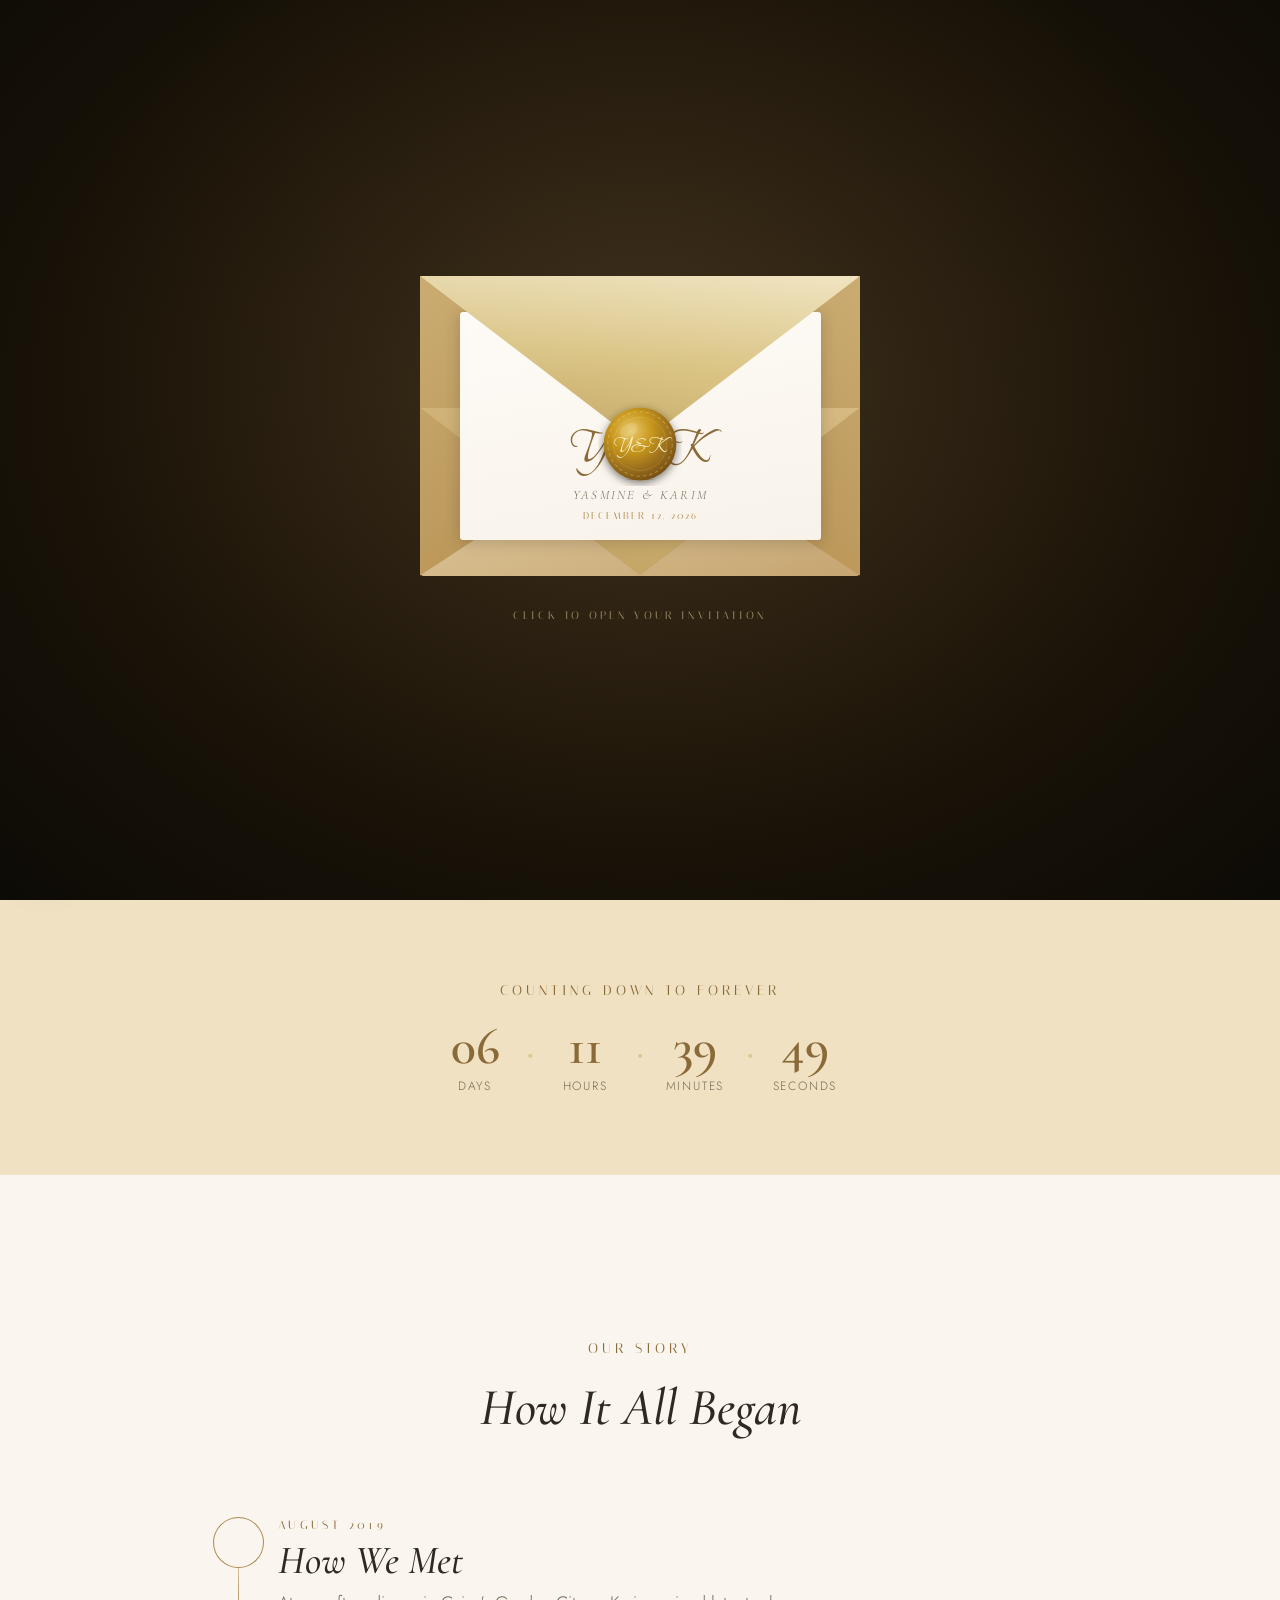
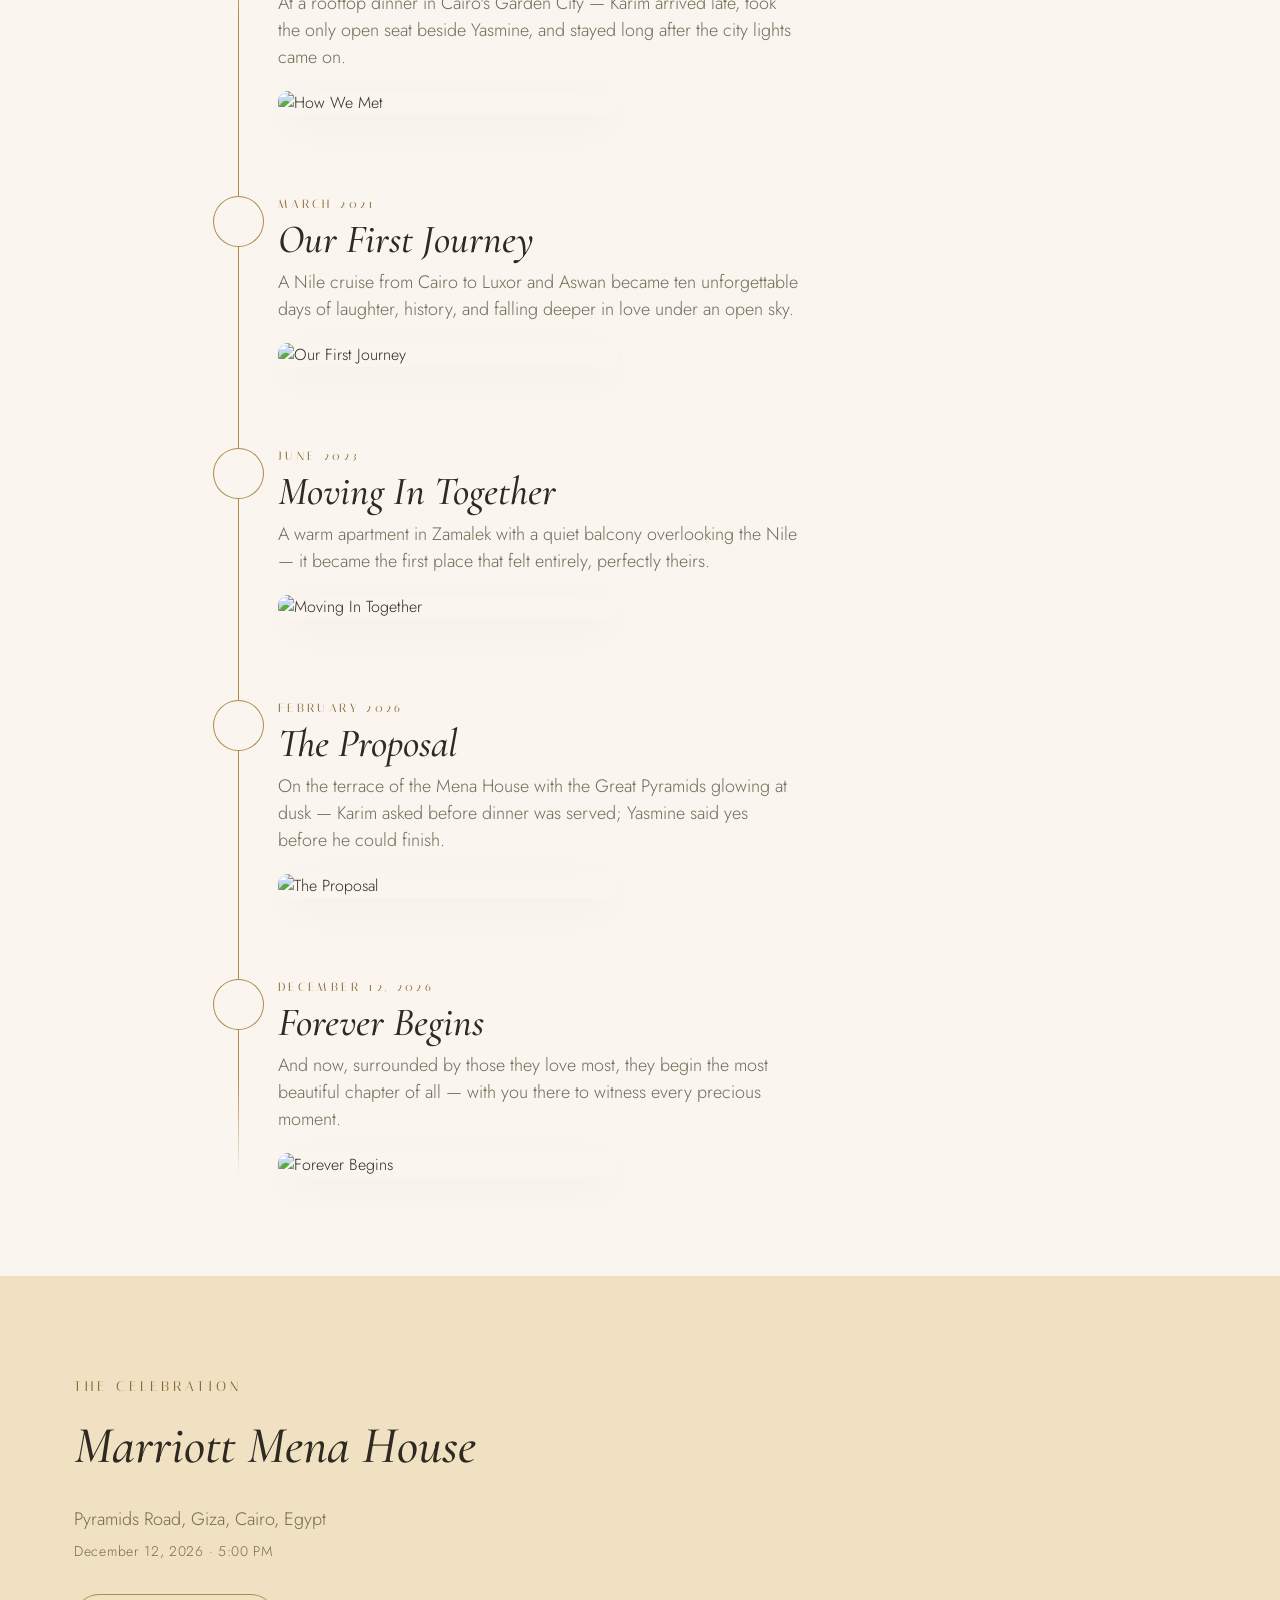
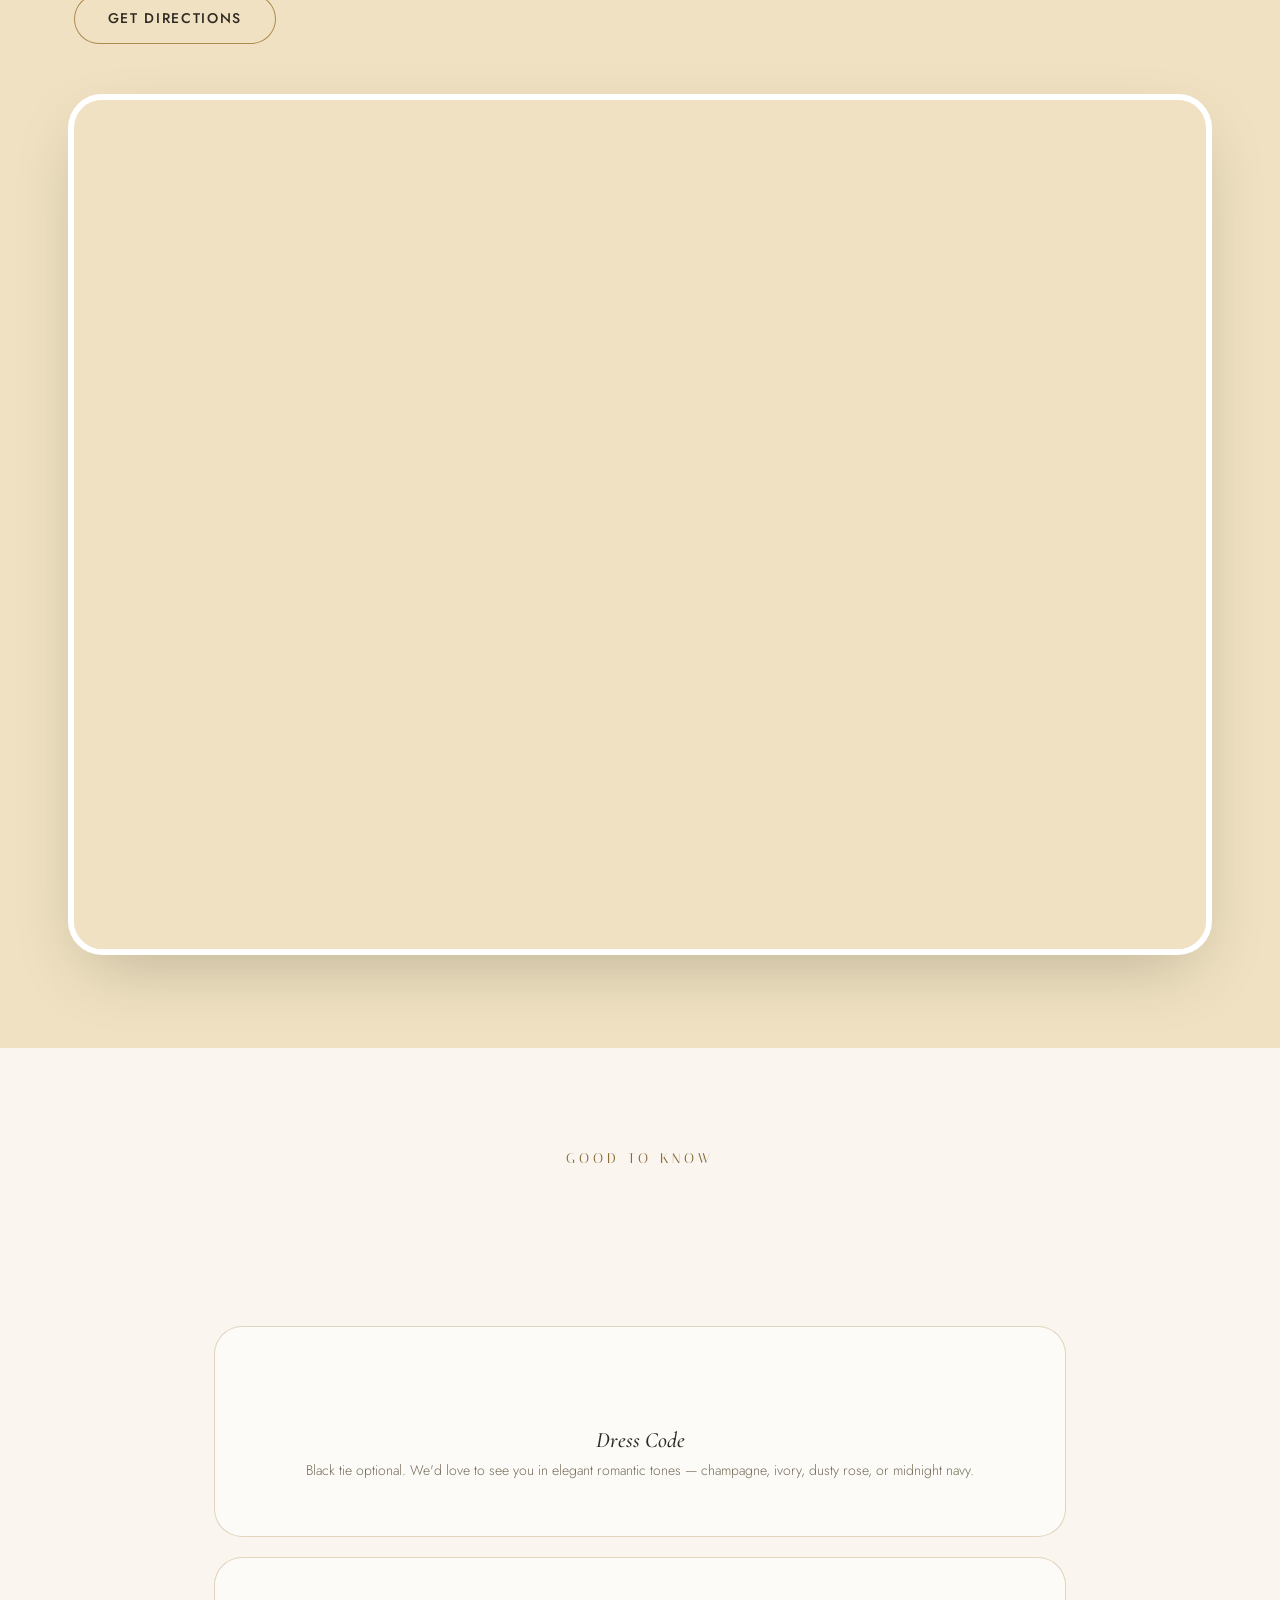
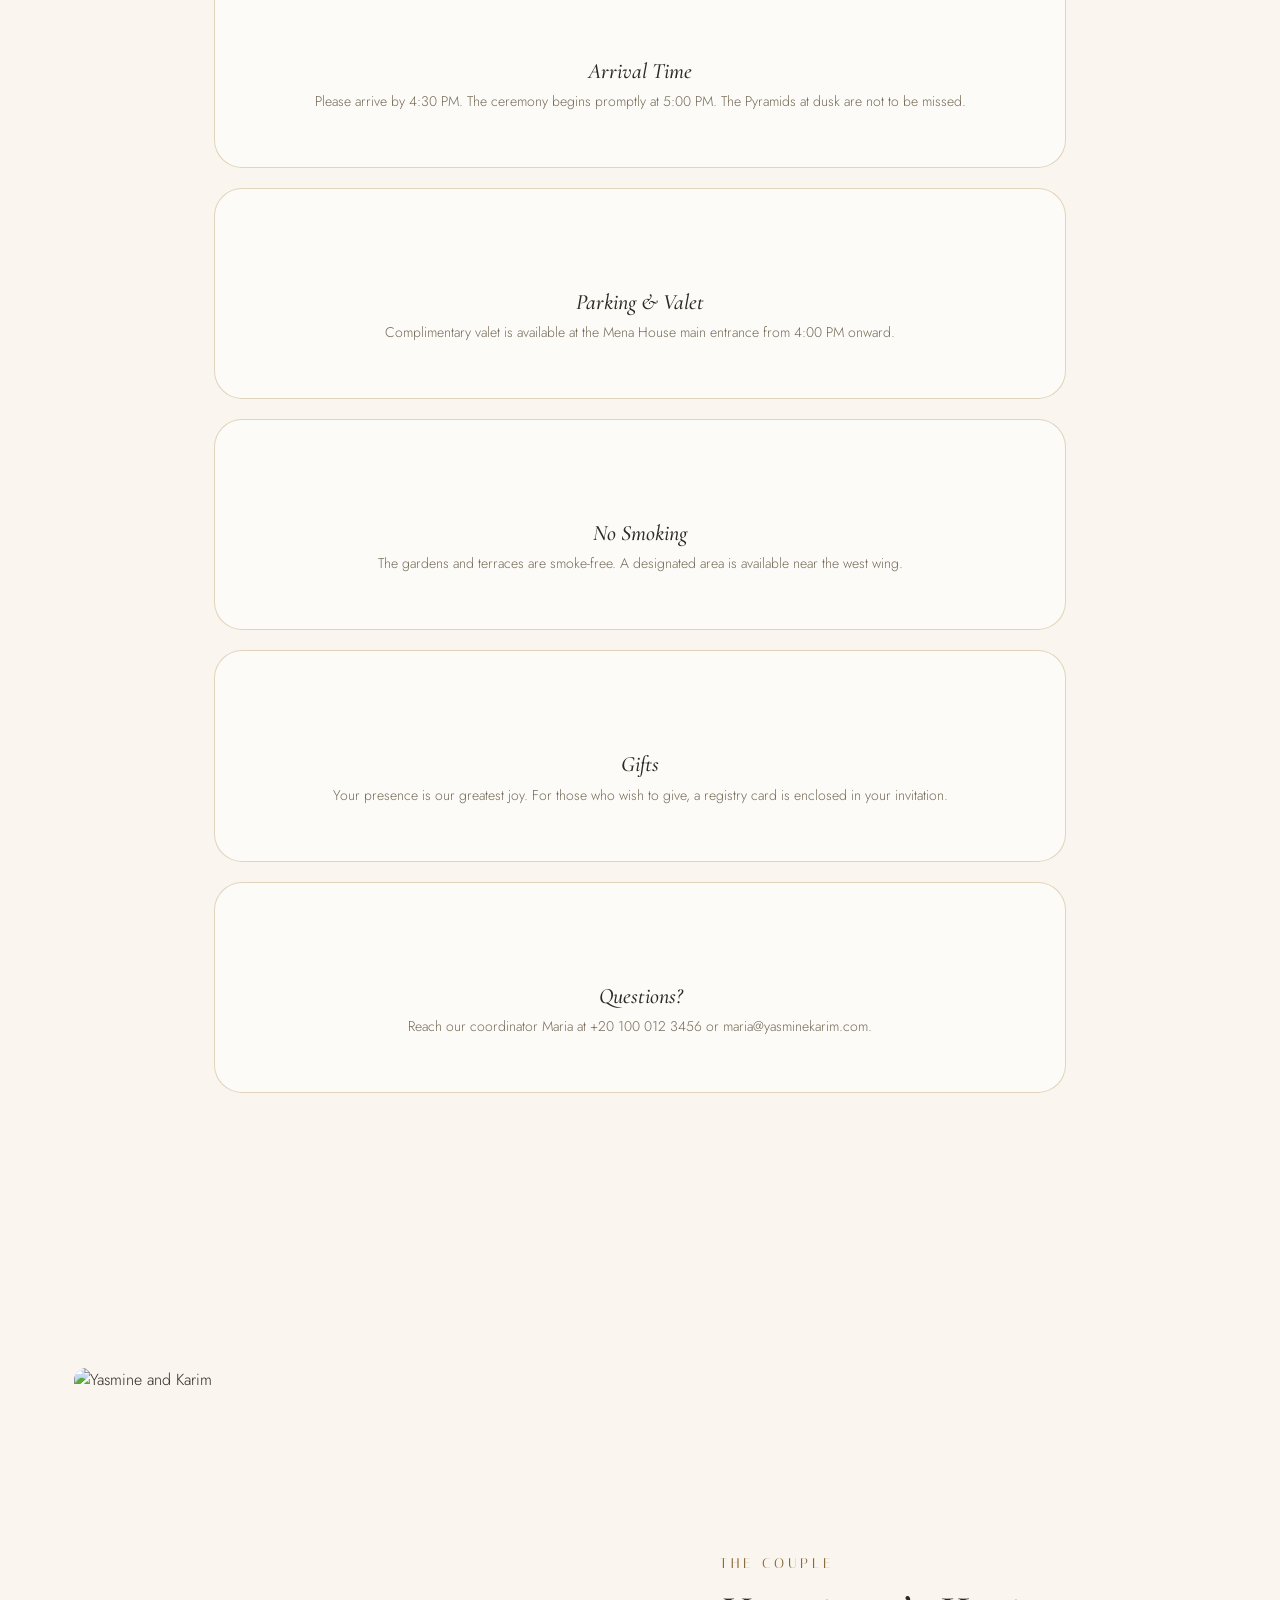
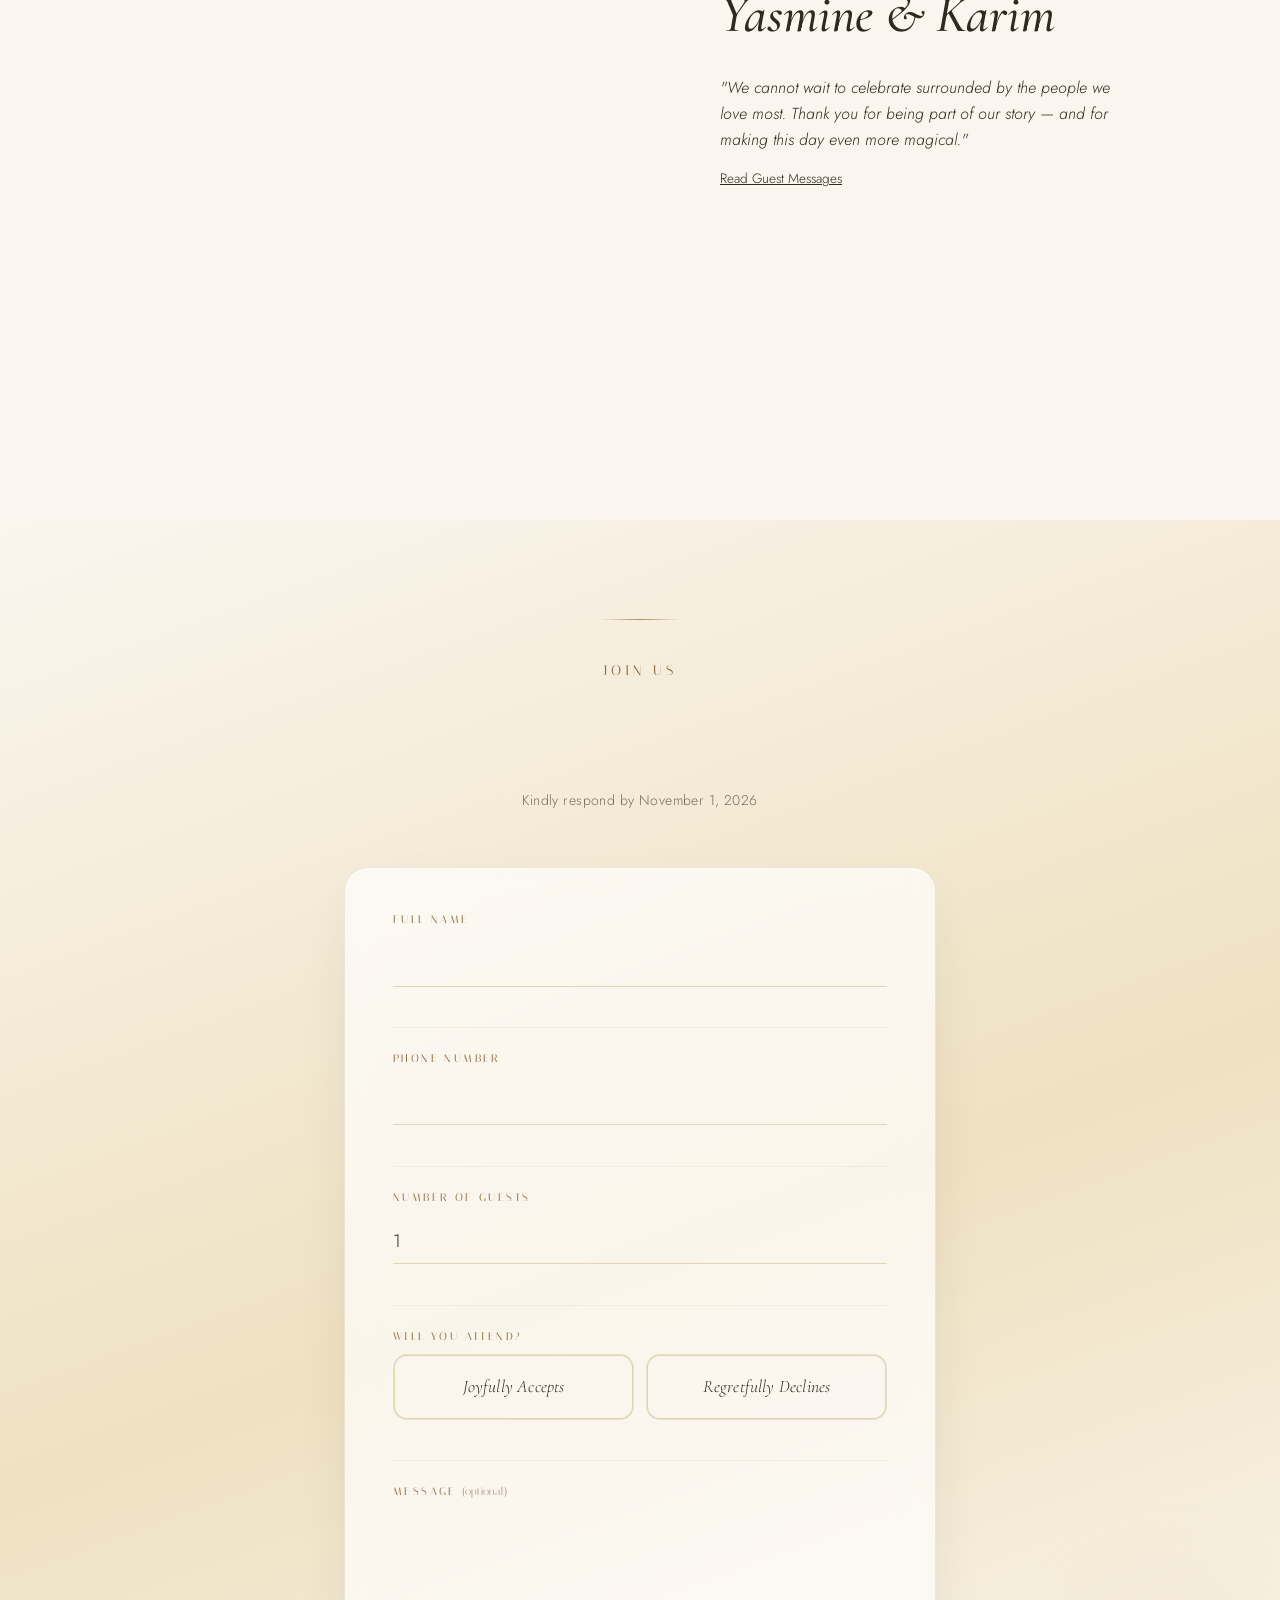
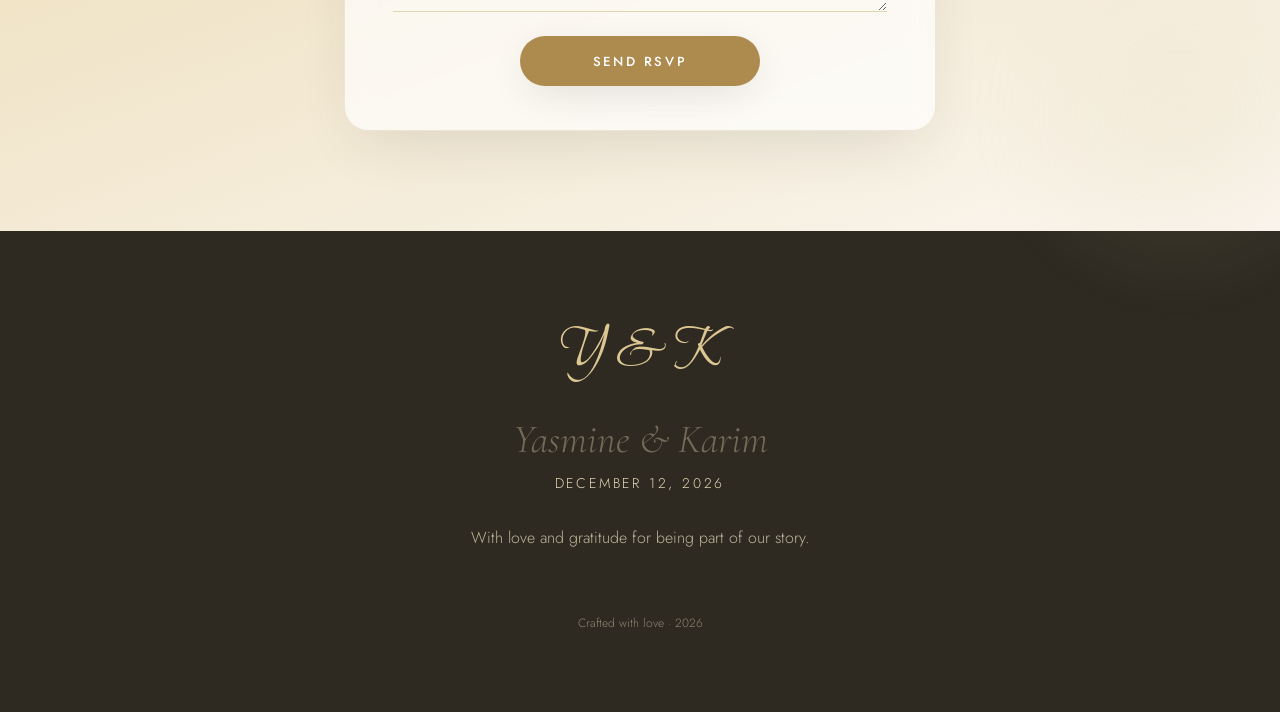
==== commit 96a1ad5e: "Add files via upload" ====
--- a/index.html
+++ b/index.html
@@ -1,30 +1,129 @@
 <!DOCTYPE html>
-<html lang="ar" dir="rtl">
+<html lang="en">
 <head>
 <meta charset="UTF-8">
 <meta name="viewport" content="width=device-width, initial-scale=1.0, viewport-fit=cover">
-<title>ياسمين وكريم — دعوة زفاف</title>
-<meta name="description" content="يشرفنا دعوتكم للاحتفال بزواج ياسمين وكريم، ١٢ ديسمبر ٢٠٢٦ في ماريوت ميناهاوس، الجيزة، القاهرة.">
+<title>Yasmine &amp; Karim — Wedding Invitation</title>
+<meta name="description" content="Join us as we celebrate the wedding of Yasmine & Karim, December 12, 2026 at Marriott Mena House, Cairo, Egypt.">
 <meta name="theme-color" content="#AD8A4E">
 
 <!-- Open Graph -->
-<meta property="og:title" content="ياسمين وكريم — على موعد مع السعادة">
-<meta property="og:description" content="انضم إلينا في القاهرة في ١٢ ديسمبر ٢٠٢٦.">
+<meta property="og:title" content="Yasmine & Karim — A Love Story in Cairo">
+<meta property="og:description" content="Join us in Cairo, Egypt on December 12, 2026.">
 <meta property="og:type" content="website">
 
 <!-- Favicon -->
-<link rel="icon" type="image/svg+xml" href="data:image/svg+xml,<svg xmlns='http://www.w3.org/2000/svg' viewBox='0 0 32 32'><text y='26' font-size='26'>💍</text></svg>">
-
-<!-- Fonts -->
+<link rel="icon" type="image/svg+xml" href="assets/images/favicon.svg">
+
+<!-- DNS + connection hints — establish early before any request fires -->
+<link rel="dns-prefetch" href="https://fonts.googleapis.com">
+<link rel="dns-prefetch" href="https://fonts.gstatic.com">
 <link rel="preconnect" href="https://fonts.googleapis.com">
 <link rel="preconnect" href="https://fonts.gstatic.com" crossorigin>
-<link href="https://fonts.googleapis.com/css2?family=Italiana&family=Cormorant+Garamond:ital,wght@0,400;0,500;0,600;0,700;1,400;1,500;1,600&family=Beau+Rivage&family=Jost:wght@300;400;500;600&display=swap" rel="stylesheet">
-
-<!-- Styles -->
+
+<!--
+  CRITICAL PATH FONTS — Beau Rivage (seal monogram) + Italiana (envelope CTA)
+  loaded synchronously so the envelope renders with the right typefaces instantly.
+-->
+<link href="https://fonts.googleapis.com/css2?family=Italiana&family=Beau+Rivage&display=swap" rel="stylesheet">
+
+<!--
+  DEFERRED FONTS — Cormorant Garamond + Jost are only needed once the
+  envelope is dismissed and the main invitation renders. Load them
+  asynchronously using the media="print" swap trick so they never block
+  the first paint.
+-->
+<link
+  href="https://fonts.googleapis.com/css2?family=Cormorant+Garamond:ital,wght@0,400;0,500;0,600;0,700;1,500&family=Jost:wght@300;400;500;600&display=swap"
+  rel="stylesheet"
+  media="print"
+  onload="this.media='all'"
+>
+<noscript>
+  <link href="https://fonts.googleapis.com/css2?family=Cormorant+Garamond:ital,wght@0,400;0,500;0,600;0,700;1,500&family=Jost:wght@300;400;500;600&display=swap" rel="stylesheet">
+</noscript>
+
+<!-- Styles — preload declaration before the blocking load for faster parse -->
+<link rel="preload" href="style.css" as="style">
 <link rel="stylesheet" href="style.css">
 </head>
 <body>
-<noscript><div style="padding:2rem;font-family:sans-serif;text-align:center;">يرجى تفعيل الجافا سكربت لرؤية الدعوة.</div></noscript>
+<!-- ============ LUXURY ENVELOPE INTRO ============ -->
+<div id="envelope-screen" style="cursor:pointer;">
+  <div class="env-scene">
+
+    <!-- Ambient particles -->
+    <div class="env-particles" aria-hidden="true">
+      <span class="env-p" style="--x:15%;--d:4s;--del:0s;--s:4px"></span>
+      <span class="env-p" style="--x:30%;--d:6s;--del:1s;--s:3px"></span>
+      <span class="env-p" style="--x:55%;--d:5s;--del:0.5s;--s:5px"></span>
+      <span class="env-p" style="--x:72%;--d:7s;--del:2s;--s:3px"></span>
+      <span class="env-p" style="--x:88%;--d:4.5s;--del:1.5s;--s:4px"></span>
+    </div>
+
+    <!-- Main envelope -->
+    <div class="env-card" id="env-body" role="button" tabindex="0" aria-label="Open your invitation">
+
+      <!-- BACK FLAP — triangle pointing UP, sits behind everything -->
+      <div class="env-back-flap"></div>
+
+      <!-- SIDE FLAPS -->
+      <div class="env-side-left"></div>
+      <div class="env-side-right"></div>
+
+      <!-- BOTTOM FLAP -->
+      <div class="env-bottom-flap"></div>
+
+      <!-- PAPER LETTER — slides up on open -->
+      <div class="env-letter" id="env-letter">
+        <div class="env-letter-inner">
+          <div class="env-letter-monogram">Y &amp; K</div>
+          <div class="env-letter-divider"></div>
+          <div class="env-letter-names">Yasmine &amp; Karim</div>
+          <div class="env-letter-date">December 12, 2026</div>
+        </div>
+      </div>
+
+      <!-- FRONT FLAP — triangle pointing DOWN, folds open -->
+      <div class="env-front-flap" id="env-flap"></div>
+
+      <!-- WAX SEAL — sits on flap crease -->
+      <div class="env-seal" id="env-seal">
+        <svg viewBox="0 0 120 120" xmlns="http://www.w3.org/2000/svg">
+          <defs>
+            <radialGradient id="waxG" cx="38%" cy="32%" r="70%">
+              <stop offset="0%" stop-color="#E8C96A"/>
+              <stop offset="40%" stop-color="#C8971E"/>
+              <stop offset="100%" stop-color="#7A5218"/>
+            </radialGradient>
+            <filter id="sealShadow">
+              <feDropShadow dx="0" dy="4" stdDeviation="6" flood-color="rgba(0,0,0,0.5)"/>
+            </filter>
+          </defs>
+          <!-- Wax circle -->
+          <circle cx="60" cy="60" r="52" fill="url(#waxG)" filter="url(#sealShadow)"/>
+          <!-- Texture rings -->
+          <circle cx="60" cy="60" r="46" fill="none" stroke="rgba(255,235,150,0.3)" stroke-width="1.5" stroke-dasharray="5 4"/>
+          <circle cx="60" cy="60" r="38" fill="none" stroke="rgba(255,235,150,0.2)" stroke-width="1"/>
+          <!-- Monogram -->
+          <text x="60" y="70" text-anchor="middle"
+                font-family="'Beau Rivage', 'Brush Script MT', cursive"
+                font-size="28" fill="rgba(255,248,210,0.95)"
+                letter-spacing="-1">Y&amp;K</text>
+          <!-- Highlight -->
+          <ellipse cx="44" cy="40" rx="14" ry="9" fill="rgba(255,255,255,0.14)" transform="rotate(-25 44 40)"/>
+        </svg>
+      </div>
+
+    </div><!-- end .env-card -->
+
+    <!-- CTA -->
+    <p class="env-cta" id="env-cta">Tap to open your invitation</p>
+
+  </div>
+</div>
+
+<noscript><div style="padding:2rem;font-family:sans-serif;text-align:center;">Please enable JavaScript to view this invitation.</div></noscript>
 
 <!-- ============ PRELOADER ============ -->
 <div id="preloader">
@@ -32,26 +131,23 @@
     <svg class="preloader-seal" id="preloader-seal" viewBox="0 0 200 200" aria-hidden="true">
       <circle class="seal-ring seal-ring-outer" cx="100" cy="100" r="90"></circle>
       <circle class="seal-ring seal-ring-inner" cx="100" cy="100" r="78"></circle>
-      <text class="seal-initials" id="seal-initials" x="100" y="118" text-anchor="middle">Y&amp;K</text>
+      <text class="seal-initials" id="seal-initials" x="100" y="118" text-anchor="middle">I&amp;A</text>
     </svg>
     <div class="preloader-bar"><div class="preloader-bar-fill" id="preloader-fill"></div></div>
-    <p class="preloader-text">نجهز شيئاً جميلاً<span class="preloader-dots"><span>.</span><span>.</span><span>.</span></span></p>
-  </div>
-</div>
-
-<a class="skip-link" href="#main">تخطي إلى المحتوى</a>
+    <p class="preloader-text">Preparing something beautiful<span class="preloader-dots"><span>.</span><span>.</span><span>.</span></span></p>
+  </div>
+</div>
+
+<a class="skip-link" href="#main">Skip to content</a>
 
 <!-- ============ NAV ============ -->
 <header class="site-nav" id="site-nav">
   <div class="nav-inner">
     <a href="#hero" class="nav-monogram" id="nav-monogram" aria-label="Back to top"></a>
     <nav class="nav-links" id="nav-links" aria-label="Primary"></nav>
-    <div class="nav-actions">
-      <button id="lang-toggle" class="lang-toggle" aria-label="Switch Language">EN</button>
-      <button class="nav-toggle" id="nav-toggle" aria-label="افتح القائمة" aria-expanded="false" aria-controls="nav-drawer">
-        <span></span><span></span><span></span>
-      </button>
-    </div>
+    <button class="nav-toggle" id="nav-toggle" aria-label="Open menu" aria-expanded="false" aria-controls="nav-drawer">
+      <span></span><span></span><span></span>
+    </button>
   </div>
 </header>
 
@@ -68,26 +164,19 @@
     <div class="hero-overlay"></div>
     <div class="hero-particles" id="hero-particles" aria-hidden="true"></div>
     <div class="hero-content">
-      <p class="eyebrow hero-eyebrow" data-reveal="fade-up">حفل زفاف</p>
-      <h1 class="hero-names" style="color: var(--accent);">
+      <p class="eyebrow" data-reveal="fade-up">The Wedding Of</p>
+      <h1 class="hero-names">
         <span class="hero-name" id="hero-name-a" data-reveal="fade-up" data-reveal-delay="80"></span>
         <span class="hero-amp" data-reveal="scale-in" data-reveal-delay="200">&amp;</span>
         <span class="hero-name" id="hero-name-b" data-reveal="fade-up" data-reveal-delay="160"></span>
       </h1>
-      <div class="hero-date-wrap" data-reveal="fade-up" data-reveal-delay="260">
-        <div class="hero-date" id="hero-date"></div>
-      </div>
+      <div class="hero-date" id="hero-date" data-reveal="fade-up" data-reveal-delay="280"></div>
       <p class="hero-subtitle" id="hero-subtitle" data-reveal="fade-up" data-reveal-delay="340"></p>
-      <div class="hero-cta-group" data-reveal="fade-up" data-reveal-delay="420">
-        <a href="#rsvp" class="btn btn-primary">
-          <span>تأكيد الحضور</span>
-        </a>
-        <a href="#story" class="btn btn-ghost">
-          <span>قصتنا</span>
-        </a>
-      </div>
-    </div>
-    <button class="scroll-indicator" id="scroll-indicator" aria-label="مرر لأسفل">
+      <a href="#rsvp" class="btn btn-primary" data-reveal="fade-up" data-reveal-delay="420">
+        <span>Reserve Your Seat</span>
+      </a>
+    </div>
+    <button class="scroll-indicator" id="scroll-indicator" aria-label="Scroll to explore">
       <span class="scroll-indicator-line"></span>
       <svg viewBox="0 0 24 24"><path d="M6 9l6 6 6-6" fill="none" stroke="currentColor" stroke-width="1.5" stroke-linecap="round" stroke-linejoin="round"/></svg>
     </button>
@@ -96,29 +185,29 @@
   <!-- ============ COUNTDOWN ============ -->
   <section class="countdown-section" id="countdown-section">
     <div class="container">
-      <p class="eyebrow" data-reveal="fade-up">عد تنازلي ليومنا المنتظر</p>
+      <p class="eyebrow" data-reveal="fade-up">Counting Down To Forever</p>
       <div class="countdown" id="countdown">
         <div class="countdown-item">
           <span class="countdown-num" id="cd-days" data-unit="days">00</span>
-          <span class="countdown-label">أيام</span>
+          <span class="countdown-label">Days</span>
         </div>
         <span class="countdown-divider" aria-hidden="true">&#183;</span>
         <div class="countdown-item">
           <span class="countdown-num" id="cd-hours" data-unit="hours">00</span>
-          <span class="countdown-label">ساعات</span>
+          <span class="countdown-label">Hours</span>
         </div>
         <span class="countdown-divider" aria-hidden="true">&#183;</span>
         <div class="countdown-item">
           <span class="countdown-num" id="cd-mins" data-unit="mins">00</span>
-          <span class="countdown-label">دقائق</span>
+          <span class="countdown-label">Minutes</span>
         </div>
         <span class="countdown-divider" aria-hidden="true">&#183;</span>
         <div class="countdown-item">
           <span class="countdown-num" id="cd-secs" data-unit="secs">00</span>
-          <span class="countdown-label">ثواني</span>
-        </div>
-      </div>
-      <p class="countdown-arrived" id="countdown-arrived" hidden>اليوم هو يومنا — لقد تزوجنا!</p>
+          <span class="countdown-label">Seconds</span>
+        </div>
+      </div>
+      <p class="countdown-arrived" id="countdown-arrived" hidden>Today is the day — we're married!</p>
     </div>
   </section>
 
@@ -127,8 +216,8 @@
   <!-- ============ STORY ============ -->
   <section class="story-section" id="story">
     <div class="container">
-      <p class="eyebrow" data-reveal="fade-up">قصتنا</p>
-      <h2 class="section-title" data-reveal="fade-up">كيف بدأت الحكاية</h2>
+      <p class="eyebrow" data-reveal="fade-up">Our Story</p>
+      <h2 class="section-title" data-reveal="fade-up">How It All Began</h2>
       <div class="timeline" id="timeline"></div>
     </div>
   </section>
@@ -137,13 +226,12 @@
   <section class="location-section" id="location">
     <div class="container location-grid">
       <div class="location-info" data-reveal="fade-right">
-        <p class="eyebrow">الاحتفال</p>
+        <p class="eyebrow">The Celebration</p>
         <h2 class="section-title" id="venue-name"></h2>
         <p class="location-address" id="venue-address"></p>
         <p class="location-datetime" id="location-datetime"></p>
         <a href="#" class="btn btn-outline" id="maps-link" target="_blank" rel="noopener noreferrer">
-          <svg viewBox="0 0 24 24" width="16" height="16" fill="none" stroke="currentColor" stroke-width="1.5" stroke-linecap="round" stroke-linejoin="round" aria-hidden="true"><path d="M12 21s-7.5-6.5-7.5-11A7.5 7.5 0 0119.5 10c0 4.5-7.5 11-7.5 11z"/><circle cx="12" cy="10" r="2.5"/></svg>
-          <span>احصل على الاتجاهات</span>
+          <span>Get Directions</span>
         </a>
       </div>
       <div class="location-map" data-reveal="fade-left">
@@ -155,40 +243,25 @@
   <!-- ============ GUIDELINES ============ -->
   <section class="guidelines-section" id="guidelines">
     <div class="container">
-      <p class="eyebrow" data-reveal="fade-up">معلومات تهمك</p>
-      <h2 class="section-title" data-reveal="fade-up">بعض التفاصيل</h2>
+      <p class="eyebrow" data-reveal="fade-up">Good To Know</p>
+      <h2 class="section-title" data-reveal="fade-up">A Few Details</h2>
       <div class="guidelines-grid" id="guidelines-grid"></div>
     </div>
   </section>
 
   <div class="divider-sprig" id="sprig-2" aria-hidden="true"></div>
-
-  <!-- ============ GALLERY ============ -->
-  <section class="gallery-section" id="gallery">
-    <div class="container">
-      <p class="eyebrow" data-reveal="fade-up">لحظات</p>
-      <h2 class="section-title" data-reveal="fade-up">معرض الصور</h2>
-      <div class="gallery-grid" id="gallery-grid"></div>
-    </div>
-  </section>
 
   <!-- ============ COUPLE ============ -->
   <section class="couple-section" id="couple">
     <div class="container couple-container">
       <div class="couple-image-wrapper" data-reveal="fade-right">
-        <img src="https://images.unsplash.com/photo-1515934751635-c81c6bc9a2d8?ixlib=rb-4.0.3&auto=format&fit=crop&w=800&q=80" alt="ياسمين وكريم" class="couple-image" loading="lazy">
-        <div class="couple-image-badge">
-          <svg viewBox="0 0 24 24" width="20" height="20" fill="none" stroke="currentColor" stroke-width="1.2"><path d="M12 21s-7.5-4.7-10.2-9.3C.3 8.8 1.6 5 5.3 4.1c2-.5 4 .3 5.2 2 1.2-1.7 3.2-2.5 5.2-2 3.7.9 5 4.7 3.5 7.6C19.5 16.3 12 21 12 21z" fill="currentColor"/></svg>
-          <span>٢٠٢٦</span>
-        </div>
+        <img src="https://images.unsplash.com/photo-1515934751635-c81c6bc9a2d8?ixlib=rb-4.0.3&auto=format&fit=crop&w=800&q=80" alt="Yasmine and Karim" class="couple-image" loading="lazy">
       </div>
       <div class="couple-content" data-reveal="fade-left">
-        <p class="eyebrow">العروسان</p>
-        <h2 class="section-title" id="couple-names" style="color: var(--accent);">ياسمين وكريم</h2>
-        <p class="couple-desc" id="couple-desc" dir="rtl">"لا نستطيع الانتظار حتى نحتفل بيومنا المميز مع أحبابنا. شكراً من القلب لأنكم جزء من حياتنا وقصتنا."</p>
-        <div class="couple-actions">
-          <a href="message.html" id="view-messages-link" class="btn btn-outline-gold" dir="rtl" data-i18n="couple-link">عرض رسائل الضيوف</a>
-        </div>
+        <p class="eyebrow">The Couple</p>
+        <h2 class="section-title">Yasmine &amp; Karim</h2>
+        <p class="couple-desc">"We cannot wait to celebrate surrounded by the people we love most. Thank you for being part of our story — and for making this day even more magical."</p>
+        <a href="#messages-modal" id="view-messages-link" style="display: inline-block; margin-top: 1rem; font-size: 0.85rem; color: var(--text-secondary); text-decoration: underline;">Read Guest Messages</a>
       </div>
     </div>
   </section>
@@ -198,60 +271,56 @@
   <!-- ============ RSVP ============ -->
   <section class="rsvp-section" id="rsvp">
     <div class="container rsvp-container">
-      <p class="eyebrow" data-reveal="fade-up">شاركنا فرحتنا</p>
-      <h2 class="section-title" data-reveal="fade-up">نرجو الرد</h2>
+      <p class="eyebrow" data-reveal="fade-up">Join Us</p>
+      <h2 class="section-title" data-reveal="fade-up">Kindly Respond</h2>
       <p class="rsvp-deadline" id="rsvp-deadline" data-reveal="fade-up"></p>
 
       <form class="rsvp-form" id="rsvp-form" data-reveal="fade-up" novalidate>
         <div class="form-row">
-          <label for="rsvp-name">الاسم بالكامل</label>
+          <label for="rsvp-name">Full Name</label>
           <input type="text" id="rsvp-name" name="name" autocomplete="name" required>
           <span class="form-error" id="err-name" role="alert"></span>
         </div>
 
         <div class="form-row">
-          <label for="rsvp-phone">رقم الهاتف</label>
+          <label for="rsvp-phone">Phone Number</label>
           <input type="tel" id="rsvp-phone" name="phone" autocomplete="tel" required>
           <span class="form-error" id="err-phone" role="alert"></span>
         </div>
 
         <div class="form-row">
-          <label for="rsvp-guests">عدد الضيوف</label>
+          <label for="rsvp-guests">Number of Guests</label>
           <input type="number" id="rsvp-guests" name="guests" min="1" max="10" value="1" required>
           <span class="form-error" id="err-guests" role="alert"></span>
         </div>
 
         <div class="form-row">
-          <span class="form-label-static" id="attendance-label">هل ستحضر؟</span>
+          <span class="form-label-static" id="attendance-label">Will You Attend?</span>
           <div class="attendance-toggle" role="radiogroup" aria-labelledby="attendance-label">
             <button type="button" class="attend-btn" data-value="attending" role="radio" aria-checked="false">
-              <svg viewBox="0 0 24 24" width="16" height="16" fill="none" stroke="currentColor" stroke-width="1.5" aria-hidden="true"><path d="M20 6L9 17l-5-5"/></svg>
-              <span>سأحضر بكل سرور</span>
+              <span>Joyfully Accepts</span>
             </button>
             <button type="button" class="attend-btn" data-value="declining" role="radio" aria-checked="false">
-              <svg viewBox="0 0 24 24" width="16" height="16" fill="none" stroke="currentColor" stroke-width="1.5" aria-hidden="true"><path d="M18 6L6 18M6 6l12 12"/></svg>
-              <span>نعتذر عن الحضور</span>
+              <span>Regretfully Declines</span>
             </button>
           </div>
           <span class="form-error" id="err-attendance" role="alert"></span>
         </div>
 
         <div class="form-row">
-          <label for="rsvp-message">رسالة <span class="optional">(اختياري)</span></label>
-          <textarea id="rsvp-message" name="message" rows="3" placeholder="اتركوا لنا كلمة من القلب…"></textarea>
+          <label for="rsvp-message">Message <span class="optional">(optional)</span></label>
+          <textarea id="rsvp-message" name="message" rows="3"></textarea>
         </div>
 
         <button type="submit" class="btn btn-primary rsvp-submit" id="rsvp-submit">
-          <span class="btn-text">إرسال الرد</span>
+          <span class="btn-text">Send RSVP</span>
           <span class="btn-spinner" aria-hidden="true"></span>
         </button>
       </form>
 
       <div class="rsvp-success" id="rsvp-success" hidden>
-        <div class="rsvp-success-icon-wrap">
-          <svg viewBox="0 0 24 24" class="rsvp-success-icon" aria-hidden="true"><path d="M12 21s-7.5-4.6-10-9.3C.5 8.4 2.3 5 5.8 5c2 0 3.4 1 6.2 4 2.8-3 4.2-4 6.2-4 3.5 0 5.3 3.4 3.8 6.7C19.5 16.4 12 21 12 21z" fill="none" stroke="currentColor" stroke-width="1.4" stroke-linejoin="round"/></svg>
-        </div>
-        <h3>شكراً لك</h3>
+        <svg viewBox="0 0 24 24" class="rsvp-success-icon" aria-hidden="true"><path d="M12 21s-7.5-4.6-10-9.3C.5 8.4 2.3 5 5.8 5c2 0 3.4 1 6.2 4 2.8-3 4.2-4 6.2-4 3.5 0 5.3 3.4 3.8 6.7C19.5 16.4 12 21 12 21z" fill="none" stroke="currentColor" stroke-width="1.4" stroke-linejoin="round"/></svg>
+        <h3>Thank You</h3>
         <p id="rsvp-success-msg"></p>
       </div>
     </div>
@@ -262,27 +331,23 @@
 <!-- ============ FOOTER ============ -->
 <footer class="site-footer" id="site-footer">
   <div class="container footer-inner">
-    <div class="footer-seal-ring" aria-hidden="true">
-      <svg viewBox="0 0 100 100" width="80" height="80">
-        <circle cx="50" cy="50" r="44" fill="none" stroke="rgba(220,199,147,0.25)" stroke-width="1"/>
-        <circle cx="50" cy="50" r="38" fill="none" stroke="rgba(220,199,147,0.15)" stroke-width="1"/>
-      </svg>
-    </div>
     <div class="footer-monogram" id="footer-monogram"></div>
     <p class="footer-names" id="footer-names"></p>
     <p class="footer-date" id="footer-date"></p>
-    <p class="footer-thanks">بكل الحب والامتنان لكونكم جزءاً من قصتنا.</p>
+    <p class="footer-thanks">With love and gratitude for being part of our story.</p>
     <div class="footer-social" id="footer-social"></div>
-    <p class="footer-credit">صُنع بحب &middot; <span id="footer-year"></span></p>
+    <p class="footer-credit">Crafted with love &middot; <span id="footer-year"></span></p>
   </div>
 </footer>
 
 <!-- ============ MUSIC PLAYER ============ -->
 <div class="music-player" id="music-player">
   <audio id="bg-audio" loop preload="none"></audio>
-  <button class="music-toggle" id="music-toggle" aria-label="Play background music">
-    <svg class="icon-play" viewBox="0 0 24 24"><path d="M8 5v14l11-7z" fill="currentColor"/></svg>
-    <svg class="icon-pause" viewBox="0 0 24 24"><path d="M6 5h4v14H6zM14 5h4v14h-4z" fill="currentColor"/></svg>
+  <button class="music-toggle" id="music-toggle" aria-label="Play background music" title="Toggle music">
+    <!-- Muted (default) — musical note -->
+    <svg class="icon-play" viewBox="0 0 24 24" width="18" height="18"><path d="M9 18V5l12-2v13" fill="none" stroke="currentColor" stroke-width="1.6" stroke-linecap="round" stroke-linejoin="round"/><circle cx="6" cy="18" r="3" fill="none" stroke="currentColor" stroke-width="1.6"/><circle cx="18" cy="16" r="3" fill="none" stroke="currentColor" stroke-width="1.6"/></svg>
+    <!-- Playing — pause bars -->
+    <svg class="icon-pause" viewBox="0 0 24 24" width="18" height="18"><rect x="6" y="5" width="4" height="14" rx="1" fill="currentColor"/><rect x="14" y="5" width="4" height="14" rx="1" fill="currentColor"/></svg>
     <span class="music-disc-ring"></span>
   </button>
   <div class="music-panel" id="music-panel">
@@ -320,24 +385,45 @@
 <div class="sr-live" id="sr-live" aria-live="polite"></div>
 
 <!-- ============ MESSAGES MODAL ============ -->
-<div id="messages-modal" class="messages-modal-overlay" style="display: none;" aria-hidden="true">
-  <div class="messages-modal-card">
-    <button id="close-messages" class="messages-modal-close" aria-label="إغلاق">&times;</button>
-    <h3 class="section-title messages-modal-title" dir="rtl">رسائل الضيوف</h3>
-
-    <div id="messages-pass-container" class="messages-pass-container">
-      <p dir="rtl">أدخل كلمة المرور لقراءة الرسائل:</p>
-      <input type="password" id="messages-pass-input" placeholder="كلمة السر (تلميح: حب)">
-      <br>
-      <button id="messages-pass-submit" class="btn btn-primary"><span>فتح</span></button>
-      <p id="messages-pass-error" class="form-error" dir="rtl" style="display: none;">كلمة المرور غير صحيحة.</p>
-    </div>
-
-    <div id="messages-list" class="messages-list" style="display: none;"></div>
-  </div>
-</div>
-
-<!-- Scripts -->
-<script defer src="script.js"></script>
+<div id="messages-modal" class="gm-overlay" style="display:none;">
+  <div class="gm-box">
+    <button id="close-messages" class="gm-close-btn" aria-label="Close">&times;</button>
+
+    <!-- LOCK SCREEN -->
+    <div id="messages-pass-container" class="gm-lock">
+      <div class="gm-lock-seal">
+        <svg viewBox="0 0 24 24" fill="none" stroke="currentColor" stroke-width="1.4" stroke-linecap="round" stroke-linejoin="round"><path d="M17 11V7A5 5 0 007 7v4"/><rect x="3" y="11" width="18" height="11" rx="2"/><circle cx="12" cy="16" r="1.5" fill="currentColor" stroke="none"/></svg>
+      </div>
+      <h3 class="gm-lock-title">Guest Messages</h3>
+      <p class="gm-lock-sub">Enter the password to read your guests&#39; heartfelt notes</p>
+      <div class="gm-lock-form">
+        <input type="password" id="messages-pass-input" class="gm-pass-input" placeholder="Password">
+        <button id="messages-pass-submit" class="btn btn-primary gm-unlock-btn">Unlock</button>
+      </div>
+      <p class="gm-lock-hint">Hint: <em>love</em></p>
+      <p id="messages-pass-error" class="gm-pass-error" style="display:none;">Incorrect password — please try again.</p>
+    </div>
+
+    <!-- UNLOCKED VIEW -->
+    <div id="gm-unlocked" style="display:none;flex-direction:column;height:100%;max-height:85vh;overflow:hidden;">
+      <div class="gm-header">
+        <p class="gm-header-eyebrow">With Love &amp; Gratitude</p>
+        <h3 class="gm-header-title">Guest Messages</h3>
+        <div class="gm-stats" id="gm-stats"></div>
+      </div>
+      <div class="gm-tabs" id="gm-tabs">
+        <button class="gm-tab is-active" data-filter="all">All</button>
+        <button class="gm-tab" data-filter="attending">Attending</button>
+        <button class="gm-tab" data-filter="declining">Regrets</button>
+        <button class="gm-tab" data-filter="has-message">With Notes</button>
+      </div>
+      <div id="messages-list" class="gm-list"></div>
+    </div>
+  </div>
+</div>
+
+<!-- Scripts: at end of <body> so DOM is fully parsed when script runs.
+     No defer/async needed — placement guarantees DOM readiness. -->
+<script src="script.js"></script>
 </body>
 </html>
--- a/style.css
+++ b/style.css
@@ -1,11 +1,13 @@
 /* =========================================================================
    DESIGN TOKENS
+   This is the single source of visual truth for the site. The --accent
+   tokens are overridden at runtime from config.js (weddingData.colors),
+   so re-theming the entire site is a two-value change, not a CSS rewrite.
    ========================================================================= */
 
 :root {
   /* ---- Palette -------------------------------------------------------- */
   --color-ivory: #FAF6EF;
-  --color-ivory-deep: #F3EDE0;
   --color-champagne: #EFE1C1;
   --color-beige: #E3D4B4;
   --color-charcoal: #2E2A22;
@@ -16,20 +18,23 @@
   --color-gold: #AD8A4E;
   --color-gold-deep: #8A6A38;
   --color-gold-light: #DCC793;
-  --color-gold-pale: #F2E8CC;
 
   /* Configurable accent — reassigned by JS from weddingData.colors */
   --accent: var(--color-gold);
   --accent-deep: var(--color-gold-deep);
   --accent-light: var(--color-gold-light);
-  --accent-pale: var(--color-gold-pale);
 
   --bg-base: var(--color-ivory);
-  --bg-alt: #F5EFE2;
+  --bg-alt: var(--color-champagne);
   --text-main: var(--color-charcoal);
   --text-soft: var(--color-charcoal-soft);
 
-  /* ---- Typography ----------------------------------------------------- */
+  /* ---- Typography ------------------------------------------------------
+     eyebrow  = Italiana, wide-tracked small caps labels
+     heading  = Cormorant Garamond, editorial serif for titles
+     script   = Beau Rivage, calligraphy for names & signature marks
+     body     = Jost, geometric sans for UI + reading text
+  ------------------------------------------------------------------------- */
   --font-eyebrow: 'Italiana', 'Cormorant Garamond', serif;
   --font-heading: 'Cormorant Garamond', 'Georgia', serif;
   --font-script: 'Beau Rivage', 'Brush Script MT', cursive;
@@ -50,7 +55,7 @@
   --lh-normal: 1.5;
   --lh-loose: 1.8;
 
-  /* ---- Spacing --------------------------------------------------------- */
+  /* ---- Spacing (mobile-first scale) ------------------------------------ */
   --space-3xs: 0.25rem;
   --space-2xs: 0.5rem;
   --space-xs: 0.75rem;
@@ -64,18 +69,20 @@
   --container-width: 1180px;
   --container-pad: 1.5rem;
 
-  /* ---- Radii & shadow -------------------------------------------------- */
+  /* ---- Radii & shadow --------------------------------------------------- */
   --radius-sm: 3px;
-  --radius-md: 12px;
+  --radius-md: 10px;
   --radius-lg: 28px;
   --radius-pill: 999px;
 
-  --shadow-soft: 0 10px 40px -10px rgba(46, 42, 34, 0.14);
-  --shadow-elevated: 0 25px 70px -15px rgba(46, 42, 34, 0.24);
-  --shadow-card: 0 4px 20px rgba(46, 42, 34, 0.06), 0 1px 4px rgba(46, 42, 34, 0.04);
+  --shadow-soft: 0 10px 40px -10px rgba(46, 42, 34, 0.18);
+  --shadow-elevated: 0 25px 70px -15px rgba(46, 42, 34, 0.28);
   --shadow-inset-hairline: inset 0 0 0 1px rgba(173, 138, 78, 0.35);
 
-  /* ---- Motion ---------------------------------------------------------- */
+  /* ---- Motion ------------------------------------------------------------
+     One shared luxury ease curve keeps every transition feeling like the
+     same hand drew it — slow settle, no bounce.
+  ------------------------------------------------------------------------- */
   --ease-luxury: cubic-bezier(0.65, 0, 0.35, 1);
   --ease-out-soft: cubic-bezier(0.16, 1, 0.3, 1);
 
@@ -90,6 +97,9 @@
   --z-preloader: 300;
 }
 
+/* Respect reduced motion at the token level: collapse durations so any
+   animation that references these variables becomes near-instant instead
+   of needing to be special-cased everywhere it's used. */
 @media (prefers-reduced-motion: reduce) {
   :root {
     --dur-fast: 0.01s;
@@ -125,10 +135,10 @@
 img, svg { display: block; max-width: 100%; }
 button { font: inherit; color: inherit; background: none; border: none; cursor: pointer; }
 a { color: inherit; text-decoration: none; }
-input, textarea, select { font: inherit; color: inherit; background: none; }
+input, textarea { font: inherit; color: inherit; background: none; }
 ul, ol { list-style: none; }
 
-[hidden] { display: none !important; }
+/* Preloader engaged: freeze the page beneath it */
 body.is-loading { overflow: hidden; height: 100vh; }
 
 ::selection { background: var(--accent); color: var(--color-white); }
@@ -251,55 +261,19 @@
   transform: translateY(-2px);
 }
 
-/* Ghost button — appears on hero over dark backgrounds */
-.btn-ghost {
-  background: rgba(255,255,255,0.1);
-  color: rgba(255,255,255,0.9);
-  box-shadow: inset 0 0 0 1px rgba(255,255,255,0.3);
-  backdrop-filter: blur(4px);
-}
-.btn-ghost:hover {
-  background: rgba(255,255,255,0.2);
-  color: var(--color-white);
-  transform: translateY(-2px);
-}
-
-/* Gold outline for couple section */
-.btn-outline-gold {
-  display: inline-flex;
-  align-items: center;
-  justify-content: center;
-  gap: var(--space-2xs);
-  padding: 0.9em 2em;
-  font-family: var(--font-body);
-  font-size: var(--fs-sm);
-  font-weight: 500;
-  letter-spacing: 0.1em;
-  text-transform: uppercase;
-  border-radius: var(--radius-pill);
-  border: 1px solid var(--accent);
-  color: var(--accent-deep);
-  background: transparent;
-  cursor: pointer;
-  transition: all var(--dur-fast) var(--ease-luxury);
-}
-.btn-outline-gold:hover {
-  background: var(--accent);
-  color: var(--color-white);
-  transform: translateY(-2px);
-  box-shadow: var(--shadow-soft);
-}
-
 .divider-sprig {
   height: 64px;
   margin-inline: auto;
   max-width: 220px;
-  background: var(--sprig-svg, url("data:image/svg+xml,%3Csvg xmlns='http://www.w3.org/2000/svg' viewBox='0 0 220 64'%3E%3Cg fill='none' stroke='%23AD8A4E' stroke-width='1'%3E%3Cpath d='M14 32h82'/%3E%3Cpath d='M124 32h82'/%3E%3Crect x='105.5' y='27.5' width='9' height='9' transform='rotate(45 110 32)'/%3E%3C/g%3E%3C/svg%3E")) center / contain no-repeat;
+  background: var(--sprig-svg, none) center / contain no-repeat;
   opacity: 0.85;
 }
 
 /* =========================================================================
    SCROLL REVEAL SYSTEM
+   Elements carry data-reveal="fade-up|fade-left|fade-right|scale-in".
+   scrollEffects.js toggles .is-visible via IntersectionObserver; the
+   transition itself lives entirely here so JS never touches animation code.
    ========================================================================= */
 [data-reveal] {
   transition: opacity var(--dur-medium) var(--ease-out-soft),
@@ -346,6 +320,11 @@
   100% { transform: translateY(-110vh) translateX(var(--drift, 20px)); opacity: 0; }
 }
 
+@keyframes letter-in {
+  from { opacity: 0; transform: translateY(0.4em); }
+  to   { opacity: 1; transform: translateY(0); }
+}
+
 @keyframes soft-glow {
   0%, 100% { opacity: 0.35; transform: scale(1); }
   50%      { opacity: 0.6;  transform: scale(1.08); }
@@ -372,18 +351,44 @@
   40%            { opacity: 1; }
 }
 
-@keyframes envlp-bob {
-  0%, 100% { transform: translateY(0); }
-  50%      { transform: translateY(-9px); }
-}
-
-@keyframes envlp-hint-pulse {
-  0%, 100% { opacity: 0.5; }
-  50%      { opacity: 0.95; }
-}
-
-/* =========================================================================
-   PRELOADER
+@keyframes shimmer-sweep {
+  0%   { background-position: -200% 0; }
+  100% { background-position: 200% 0; }
+}
+
+/* =========================================================================
+   REUSABLE MOTION UTILITY CLASSES
+   ========================================================================= */
+.will-animate { animation-fill-mode: both; }
+
+.glow-orb {
+  position: absolute;
+  border-radius: 50%;
+  background: radial-gradient(circle, var(--accent-light) 0%, transparent 70%);
+  filter: blur(20px);
+  animation: soft-glow 6s var(--ease-luxury) infinite;
+  pointer-events: none;
+}
+
+.glass {
+  background: rgba(255, 255, 255, 0.5);
+  backdrop-filter: blur(16px) saturate(140%);
+  -webkit-backdrop-filter: blur(16px) saturate(140%);
+  border: 1px solid rgba(255, 255, 255, 0.6);
+}
+
+@media (prefers-reduced-motion: reduce) {
+  *, *::before, *::after {
+    animation-duration: 0.01ms !important;
+    animation-iteration-count: 1 !important;
+    transition-duration: 0.01ms !important;
+    scroll-behavior: auto !important;
+  }
+}
+
+/* =========================================================================
+   PRELOADER — the signature seal: two rings draw themselves, then the
+   couple's initials settle into the center before the curtain lifts.
    ========================================================================= */
 #preloader {
   position: fixed;
@@ -453,16 +458,14 @@
   position: fixed;
   top: 0; left: 0; right: 0;
   z-index: var(--z-nav);
-  transition: background var(--dur-fast) var(--ease-luxury),
-              box-shadow var(--dur-fast) var(--ease-luxury),
-              padding var(--dur-fast) var(--ease-luxury);
+  transition: background var(--dur-fast) var(--ease-luxury), box-shadow var(--dur-fast) var(--ease-luxury), padding var(--dur-fast) var(--ease-luxury);
   padding-block: var(--space-sm);
 }
 .site-nav.is-scrolled {
-  background: rgba(250, 246, 239, 0.92);
-  backdrop-filter: blur(20px) saturate(160%);
-  -webkit-backdrop-filter: blur(20px) saturate(160%);
-  box-shadow: 0 1px 0 rgba(173, 138, 78, 0.15), 0 4px 20px rgba(46,42,34,0.06);
+  background: rgba(250, 246, 239, 0.88);
+  backdrop-filter: blur(14px);
+  -webkit-backdrop-filter: blur(14px);
+  box-shadow: 0 1px 0 rgba(173, 138, 78, 0.18);
   padding-block: var(--space-xs);
 }
 
@@ -478,24 +481,17 @@
 .nav-monogram {
   font-family: var(--font-script);
   font-size: var(--fs-lg);
-  color: var(--color-white);
+  color: var(--nav-ink, var(--color-white));
   transition: color var(--dur-fast) var(--ease-luxury);
-  line-height: 1;
 }
 .site-nav.is-scrolled .nav-monogram { color: var(--accent-deep); }
-
-.nav-actions {
-  display: flex;
-  align-items: center;
-  gap: var(--space-sm);
-}
 
 .nav-links { display: none; align-items: center; gap: var(--space-md); }
 .nav-links a {
   font-size: var(--fs-sm);
   letter-spacing: 0.08em;
   text-transform: uppercase;
-  color: rgba(255,255,255,0.9);
+  color: var(--nav-ink, var(--color-white));
   position: relative;
   padding-bottom: 3px;
   transition: color var(--dur-fast) var(--ease-luxury);
@@ -504,42 +500,12 @@
   content: '';
   position: absolute; left: 0; right: 100%; bottom: 0;
   height: 1px;
-  background: var(--accent-light);
+  background: var(--accent);
   transition: right var(--dur-fast) var(--ease-luxury);
 }
 .nav-links a:hover::after,
 .nav-links a.is-active::after { right: 0; }
 .site-nav.is-scrolled .nav-links a { color: var(--text-main); }
-.site-nav.is-scrolled .nav-links a::after { background: var(--accent); }
-
-/* Language Toggle */
-.lang-toggle {
-  font-family: var(--font-body);
-  font-size: var(--fs-xs);
-  font-weight: 600;
-  letter-spacing: 0.15em;
-  padding: 0.4em 0.9em;
-  border-radius: var(--radius-pill);
-  border: 1px solid rgba(255,255,255,0.35);
-  color: rgba(255,255,255,0.9);
-  background: rgba(255,255,255,0.1);
-  transition: all var(--dur-fast) var(--ease-luxury);
-  cursor: pointer;
-}
-.lang-toggle:hover {
-  background: rgba(255,255,255,0.2);
-  border-color: rgba(255,255,255,0.55);
-}
-.site-nav.is-scrolled .lang-toggle {
-  border-color: rgba(173,138,78,0.4);
-  color: var(--accent-deep);
-  background: transparent;
-}
-.site-nav.is-scrolled .lang-toggle:hover {
-  background: var(--accent);
-  color: white;
-  border-color: var(--accent);
-}
 
 .nav-toggle {
   display: flex;
@@ -550,10 +516,8 @@
 }
 .nav-toggle span {
   height: 1px;
-  background: rgba(255,255,255,0.9);
-  transition: transform var(--dur-fast) var(--ease-luxury),
-              opacity var(--dur-fast) var(--ease-luxury),
-              background var(--dur-fast) var(--ease-luxury);
+  background: var(--nav-ink, var(--color-white));
+  transition: transform var(--dur-fast) var(--ease-luxury), opacity var(--dur-fast) var(--ease-luxury), background var(--dur-fast) var(--ease-luxury);
 }
 .site-nav.is-scrolled .nav-toggle span { background: var(--text-main); }
 .nav-toggle[aria-expanded="true"] span:nth-child(1) { transform: translateY(6px) rotate(45deg); }
@@ -588,7 +552,6 @@
   font-style: italic;
   font-size: var(--fs-xl);
   color: var(--color-champagne);
-  transition: color var(--dur-fast) var(--ease-luxury);
 }
 .drawer-links a:hover { color: var(--accent-light); }
 
@@ -602,21 +565,19 @@
   align-items: center;
   justify-content: center;
   overflow: hidden;
+  --nav-ink: var(--color-white);
 }
 
 .hero-bg {
   position: absolute; inset: -5%;
-  background: var(--hero-bg-image, none) center / cover no-repeat,
-    linear-gradient(160deg, #4a3d26 0%, #6d5730 40%, #3a2f1e 100%);
+  background: var(--hero-bg-image, none) center / cover no-repeat, linear-gradient(160deg, #4a3d26 0%, #6d5730 40%, #3a2f1e 100%);
   will-change: transform;
 }
-
-/* Rich multi-layer overlay for legibility and atmosphere */
 .hero-overlay {
   position: absolute; inset: 0;
   background:
-    radial-gradient(ellipse at 50% 30%, rgba(46,42,34,0.12) 0%, rgba(30,26,20,0.5) 75%),
-    linear-gradient(180deg, rgba(30,26,20,0.3) 0%, rgba(20,17,13,0.6) 100%);
+    radial-gradient(ellipse at 50% 30%, rgba(46,42,34,0.15) 0%, rgba(30,26,20,0.55) 75%),
+    linear-gradient(180deg, rgba(30,26,20,0.35) 0%, rgba(20,17,13,0.65) 100%);
 }
 
 .hero-particles { position: absolute; inset: 0; overflow: hidden; }
@@ -640,11 +601,7 @@
   padding-inline: var(--container-pad);
   max-width: 900px;
 }
-
-.hero-eyebrow {
-  color: var(--accent-light);
-  letter-spacing: 0.4em;
-}
+.hero-content .eyebrow { color: var(--accent-light); }
 
 .hero-names {
   display: flex;
@@ -652,7 +609,7 @@
   align-items: center;
   justify-content: center;
   gap: 0 0.5rem;
-  margin-bottom: var(--space-xs);
+  margin-bottom: var(--space-sm);
 }
 .hero-name {
   font-family: var(--font-heading);
@@ -660,60 +617,45 @@
   font-weight: 500;
   font-size: var(--fs-hero-name);
   line-height: 1;
+  background: linear-gradient(135deg, #DCC793 0%, #D4AF37 35%, #FAF0C0 58%, #C8971E 78%, #DCC793 100%);
+  -webkit-background-clip: text;
+  -webkit-text-fill-color: transparent;
+  background-clip: text;
 }
 .hero-amp {
   font-family: var(--font-script);
   font-size: var(--fs-hero-amp);
   color: var(--accent-light);
+  -webkit-text-fill-color: var(--accent-light);
   line-height: 1;
   padding-inline: 0.15em;
 }
 
-/* Date display with flanking rules */
-.hero-date-wrap {
+.hero-date {
+  font-family: var(--font-body);
+  font-size: var(--fs-md);
+  letter-spacing: 0.35em;
+  text-transform: uppercase;
+  margin-bottom: var(--space-sm);
   display: flex;
   align-items: center;
   justify-content: center;
-  gap: var(--space-sm);
-  margin-bottom: var(--space-sm);
-}
-.hero-date-wrap::before,
-.hero-date-wrap::after {
+  gap: var(--space-xs);
+}
+.hero-date::before, .hero-date::after {
   content: '';
-  width: clamp(30px, 6vw, 60px);
+  width: 32px;
   height: 1px;
-  background: linear-gradient(90deg, transparent, rgba(220,199,147,0.7));
-}
-.hero-date-wrap::after {
-  background: linear-gradient(90deg, rgba(220,199,147,0.7), transparent);
-}
-
-.hero-date {
-  font-family: var(--font-body);
-  font-size: var(--fs-sm);
-  font-weight: 400;
-  letter-spacing: 0.35em;
-  text-transform: uppercase;
-  color: rgba(255,255,255,0.85);
+  background: var(--accent-light);
 }
 
 .hero-subtitle {
   font-size: var(--fs-md);
   font-weight: 300;
-  color: rgba(255,255,255,0.75);
+  color: rgba(255,255,255,0.85);
   max-width: 46ch;
   margin-inline: auto;
   margin-bottom: var(--space-lg);
-  line-height: 1.8;
-}
-
-/* CTA group — primary + ghost side by side */
-.hero-cta-group {
-  display: flex;
-  flex-wrap: wrap;
-  align-items: center;
-  justify-content: center;
-  gap: var(--space-sm);
 }
 
 .scroll-indicator {
@@ -727,71 +669,32 @@
   align-items: center;
   gap: 6px;
   z-index: 2;
-  opacity: 0.75;
-  transition: opacity var(--dur-fast) ease;
-}
-.scroll-indicator:hover { opacity: 1; }
+}
 .scroll-indicator-line { width: 1px; height: 34px; background: linear-gradient(to bottom, transparent, var(--color-white)); }
 .scroll-indicator svg { width: 16px; height: 16px; animation: bounce-down 2s var(--ease-luxury) infinite; }
 
 /* =========================================================================
    COUNTDOWN
    ========================================================================= */
-.countdown-section {
-  padding-block: var(--space-xl);
-  background: var(--bg-alt);
-  text-align: center;
-  position: relative;
-  overflow: hidden;
-}
-
-/* Subtle decorative rings */
-.countdown-section::before {
-  content: '';
-  position: absolute;
-  top: 50%;
-  left: 50%;
-  transform: translate(-50%, -50%);
-  width: 600px;
-  height: 600px;
-  border-radius: 50%;
-  border: 1px solid rgba(173,138,78,0.07);
-  pointer-events: none;
-}
+.countdown-section { padding-block: var(--space-xl); background: var(--bg-alt); text-align: center; }
 
 .countdown {
   display: flex;
-  align-items: stretch;
+  align-items: center;
   justify-content: center;
-  gap: 0;
+  gap: var(--space-xs);
   flex-wrap: wrap;
-  margin-top: var(--space-md);
-}
-
+}
 .countdown-item {
   display: flex;
   flex-direction: column;
   align-items: center;
   gap: var(--space-3xs);
-  min-width: 100px;
-  padding: var(--space-md) var(--space-sm);
-  position: relative;
-}
-
-/* Vertical separator between items */
-.countdown-item + .countdown-item::before {
-  content: '';
-  position: absolute;
-  left: 0;
-  top: 20%;
-  bottom: 20%;
-  width: 1px;
-  background: linear-gradient(to bottom, transparent, rgba(173,138,78,0.3), transparent);
-}
-
+  min-width: 72px;
+}
 .countdown-num {
   font-family: var(--font-heading);
-  font-size: clamp(2.8rem, 2rem + 2.5vw, 4.2rem);
+  font-size: clamp(2.2rem, 1.8rem + 1.8vw, 3.4rem);
   font-weight: 600;
   color: var(--accent-deep);
   line-height: 1;
@@ -800,52 +703,29 @@
 }
 .countdown-num.is-flipping { animation: number-flip 0.5s var(--ease-luxury); }
 .countdown-label {
-  font-family: var(--font-eyebrow);
   font-size: var(--fs-xs);
-  letter-spacing: 0.2em;
+  letter-spacing: 0.15em;
   text-transform: uppercase;
   color: var(--text-soft);
 }
-
-/* Hide the old dot-dividers since we now use CSS separators */
-.countdown-divider { display: none; }
-
-.countdown-arrived {
-  margin-top: var(--space-md);
-  font-family: var(--font-heading);
-  font-style: italic;
-  font-size: var(--fs-xl);
-  color: var(--accent-deep);
-}
+.countdown-divider { font-size: var(--fs-2xl); color: var(--accent-light); margin-top: -1rem; }
+.countdown-arrived { margin-top: var(--space-md); font-family: var(--font-heading); font-style: italic; font-size: var(--fs-xl); color: var(--accent-deep); }
 
 /* =========================================================================
    STORY TIMELINE
    ========================================================================= */
-.story-section,
-.guidelines-section,
-.rsvp-section { padding-block: var(--section-pad-y); }
-
-.location-section,
-.gallery-section { padding-block: var(--section-pad-y); background: var(--bg-alt); }
-
-.story-section,
-.guidelines-section { text-align: center; }
-
-.story-section .container,
-.guidelines-section .container { max-width: 900px; }
-
-.timeline {
-  position: relative;
-  margin-top: var(--space-xl);
-  text-align: left;
-}
+.story-section, .guidelines-section, .rsvp-section { padding-block: var(--section-pad-y); }
+.location-section, .gallery-section { padding-block: var(--section-pad-y); background: var(--bg-alt); }
+.story-section, .guidelines-section { text-align: center; }
+.story-section .container, .guidelines-section .container { max-width: 900px; }
+
+.timeline { position: relative; margin-top: var(--space-xl); text-align: left; }
 .timeline::before {
   content: '';
   position: absolute;
   left: 24px; top: 0; bottom: 0;
   width: 1px;
   background: linear-gradient(to bottom, transparent, var(--accent) 8%, var(--accent) 92%, transparent);
-  opacity: 0.4;
 }
 
 .timeline-item {
@@ -861,14 +741,9 @@
   width: 49px; height: 49px;
   border-radius: 50%;
   background: var(--bg-base);
-  box-shadow: 0 0 0 1px var(--accent), 0 4px 12px rgba(173,138,78,0.15);
+  box-shadow: 0 0 0 1px var(--accent);
   display: flex; align-items: center; justify-content: center;
-  color: var(--accent);
-  transition: transform var(--dur-fast) var(--ease-luxury), box-shadow var(--dur-fast) var(--ease-luxury);
-}
-.timeline-dot:hover {
-  transform: scale(1.1);
-  box-shadow: 0 0 0 1px var(--accent), 0 8px 20px rgba(173,138,78,0.25);
+  color: var(--accent-deep);
 }
 .timeline-dot svg { width: 20px; height: 20px; }
 
@@ -877,7 +752,7 @@
   font-size: var(--fs-xs);
   letter-spacing: var(--ls-eyebrow);
   text-transform: uppercase;
-  color: var(--accent);
+  color: var(--accent-deep);
   margin-bottom: var(--space-3xs);
   display: block;
 }
@@ -886,16 +761,12 @@
   font-style: italic;
   margin-bottom: var(--space-2xs);
 }
-.timeline-desc {
-  font-size: var(--fs-md);
-  max-width: 52ch;
-  line-height: 1.75;
-}
+.timeline-desc { font-size: var(--fs-md); max-width: 52ch; }
 .timeline-image {
   margin-top: var(--space-sm);
   border-radius: var(--radius-md);
   overflow: hidden;
-  box-shadow: var(--shadow-elevated);
+  box-shadow: var(--shadow-soft);
   max-width: 340px;
 }
 .timeline-image img { transition: transform var(--dur-medium) var(--ease-luxury); }
@@ -910,28 +781,15 @@
   align-items: center;
 }
 .location-info .eyebrow { color: var(--accent-deep); }
-.location-address {
-  font-size: var(--fs-md);
-  margin-bottom: var(--space-2xs);
-}
-.location-datetime {
-  font-size: var(--fs-sm);
-  letter-spacing: 0.05em;
-  margin-bottom: var(--space-md);
-  color: var(--text-soft);
-  display: flex;
-  align-items: center;
-  gap: var(--space-xs);
-  flex-wrap: wrap;
-}
-
+.location-address { font-size: var(--fs-md); margin-bottom: var(--space-2xs); }
+.location-datetime { font-size: var(--fs-sm); letter-spacing: 0.05em; margin-bottom: var(--space-md); color: var(--text-soft); }
 .location-map {
   position: relative;
   border-radius: var(--radius-lg);
   overflow: hidden;
   box-shadow: var(--shadow-elevated);
   aspect-ratio: 4 / 3;
-  outline: 8px solid rgba(255,255,255,0.8);
+  outline: 6px solid var(--color-white);
 }
 .location-map iframe { width: 100%; height: 100%; border: 0; }
 
@@ -944,36 +802,23 @@
   margin-top: var(--space-xl);
   text-align: center;
 }
-
 .guideline-card {
   padding: var(--space-lg) var(--space-md);
   border-radius: var(--radius-lg);
-  background: var(--color-white);
-  box-shadow: var(--shadow-card);
-  border: 1px solid rgba(173,138,78,0.08);
-  transition: transform var(--dur-fast) var(--ease-luxury),
-              box-shadow var(--dur-fast) var(--ease-luxury),
-              border-color var(--dur-fast) var(--ease-luxury);
-}
-.guideline-card:hover {
-  transform: translateY(-6px);
-  box-shadow: var(--shadow-soft), 0 0 0 1px rgba(173,138,78,0.18);
-  border-color: rgba(173,138,78,0.2);
-}
+  background: rgba(255,255,255,0.55);
+  backdrop-filter: blur(10px);
+  -webkit-backdrop-filter: blur(10px);
+  box-shadow: var(--shadow-inset-hairline);
+  transition: transform var(--dur-fast) var(--ease-luxury), box-shadow var(--dur-fast) var(--ease-luxury);
+}
+.guideline-card:hover { transform: translateY(-6px); box-shadow: var(--shadow-soft), var(--shadow-inset-hairline); }
 .guideline-icon {
-  width: 52px; height: 52px;
-  margin-inline: auto;
-  margin-bottom: var(--space-sm);
+  width: 46px; height: 46px;
+  margin-inline: auto var(--space-sm);
   color: var(--accent);
-  background: var(--accent-pale);
-  border-radius: 50%;
-  display: flex;
-  align-items: center;
-  justify-content: center;
-}
-.guideline-icon svg { width: 22px; height: 22px; }
+}
 .guideline-card h3 { font-size: var(--fs-lg); font-style: italic; margin-bottom: var(--space-2xs); }
-.guideline-card p { font-size: var(--fs-sm); line-height: 1.7; }
+.guideline-card p { font-size: var(--fs-sm); }
 
 /* =========================================================================
    GALLERY
@@ -990,7 +835,7 @@
   border-radius: var(--radius-md);
   overflow: hidden;
   cursor: pointer;
-  box-shadow: var(--shadow-card);
+  box-shadow: var(--shadow-soft);
 }
 .gallery-item img {
   width: 100%;
@@ -1002,7 +847,7 @@
 .gallery-item:hover img { transform: scale(1.08); }
 .gallery-overlay {
   position: absolute; inset: 0;
-  background: linear-gradient(0deg, rgba(46,42,34,0.75) 0%, transparent 55%);
+  background: linear-gradient(0deg, rgba(46,42,34,0.65) 0%, transparent 55%);
   display: flex; align-items: flex-end;
   padding: var(--space-sm);
   opacity: 0;
@@ -1017,7 +862,7 @@
 .lightbox {
   position: fixed; inset: 0;
   z-index: var(--z-lightbox);
-  background: rgba(20, 17, 13, 0.96);
+  background: rgba(20, 17, 13, 0.94);
   display: flex; align-items: center; justify-content: center;
   opacity: 0; visibility: hidden;
   transition: opacity var(--dur-fast) var(--ease-luxury), visibility var(--dur-fast) var(--ease-luxury);
@@ -1034,115 +879,33 @@
 .lightbox-close, .lightbox-prev, .lightbox-next {
   position: absolute;
   color: var(--color-white);
-  width: 48px; height: 48px;
+  width: 44px; height: 44px;
   display: flex; align-items: center; justify-content: center;
   border-radius: 50%;
   transition: background var(--dur-fast) var(--ease-luxury), transform var(--dur-fast) var(--ease-luxury);
-  background: rgba(255,255,255,0.06);
-}
-.lightbox-close:hover, .lightbox-prev:hover, .lightbox-next:hover { background: rgba(255,255,255,0.14); }
+}
+.lightbox-close:hover, .lightbox-prev:hover, .lightbox-next:hover { background: rgba(255,255,255,0.12); }
 .lightbox-close { top: var(--space-sm); right: var(--space-sm); }
 .lightbox-prev { left: var(--space-sm); top: 50%; transform: translateY(-50%); }
 .lightbox-next { right: var(--space-sm); top: 50%; transform: translateY(-50%); }
-.lightbox-prev:hover { transform: translateY(-50%) scale(1.1); }
-.lightbox-next:hover { transform: translateY(-50%) scale(1.1); }
+.lightbox-prev:hover, .lightbox-next:hover { transform: translateY(-50%) scale(1.1); }
 .lightbox-close svg, .lightbox-prev svg, .lightbox-next svg { width: 20px; height: 20px; }
 
 /* =========================================================================
-   COUPLE SECTION
-   ========================================================================= */
-.couple-section { padding-block: var(--space-2xl) var(--space-xl); background-color: var(--bg-base); }
-.couple-container { display: flex; flex-direction: column; gap: var(--space-xl); align-items: center; text-align: center; }
-
-@media (min-width: 768px) {
-  .couple-container { flex-direction: row; text-align: left; align-items: center; justify-content: space-between; }
-  .couple-image-wrapper { flex: 1; max-width: 45%; }
-  .couple-content { flex: 1; padding-left: var(--space-xl); }
-  .couple-content .eyebrow { margin-inline: 0; }
-}
-
-.couple-image-wrapper {
-  position: relative;
-  border-radius: var(--radius-lg);
-  overflow: hidden;
-  box-shadow: var(--shadow-elevated);
-  aspect-ratio: 4 / 5;
-  width: 100%;
-}
-.couple-image {
-  width: 100%;
-  height: 100%;
-  object-fit: cover;
-  transition: transform 1.5s var(--ease-luxury);
-}
-.couple-image-wrapper:hover .couple-image { transform: scale(1.05); }
-
-/* Year badge floating on the photo */
-.couple-image-badge {
-  position: absolute;
-  bottom: var(--space-sm);
-  right: var(--space-sm);
-  background: rgba(46,42,34,0.72);
-  backdrop-filter: blur(8px);
-  color: var(--accent-light);
-  padding: 0.45em 0.9em;
-  border-radius: var(--radius-pill);
-  font-size: var(--fs-xs);
-  letter-spacing: 0.15em;
-  display: flex;
-  align-items: center;
-  gap: 0.4em;
-  font-family: var(--font-body);
-}
-.couple-image-badge svg { flex-shrink: 0; }
-
-.couple-content .eyebrow { margin-bottom: var(--space-xs); }
-.couple-content .section-title { margin-bottom: var(--space-md); }
-.couple-desc {
-  font-style: italic;
-  color: var(--text-soft);
-  max-width: 400px;
-  line-height: 1.8;
-  margin: 0 auto var(--space-md);
-  font-family: var(--font-heading);
-  font-size: var(--fs-md);
-}
-@media (min-width: 768px) {
-  .couple-desc { margin: 0 0 var(--space-md); }
-}
-
-.couple-actions { display: flex; flex-wrap: wrap; gap: var(--space-xs); justify-content: center; }
-@media (min-width: 768px) { .couple-actions { justify-content: flex-start; } }
-
-/* =========================================================================
    RSVP FORM
    ========================================================================= */
-.rsvp-section { background: var(--bg-base); }
 .rsvp-container { max-width: 640px; text-align: center; }
-.rsvp-deadline {
-  font-size: var(--fs-sm);
-  margin-bottom: var(--space-lg);
-  letter-spacing: 0.03em;
-  display: inline-flex;
-  align-items: center;
-  gap: var(--space-xs);
-  padding: 0.6em 1.4em;
-  border-radius: var(--radius-pill);
-  background: var(--accent-pale);
-  color: var(--accent-deep);
-}
+.rsvp-deadline { font-size: var(--fs-sm); margin-bottom: var(--space-lg); letter-spacing: 0.03em; }
 
 .rsvp-form { text-align: left; display: flex; flex-direction: column; gap: var(--space-md); }
-
 .form-row { display: flex; flex-direction: column; gap: var(--space-3xs); position: relative; }
 .form-row label {
   font-size: var(--fs-xs);
   letter-spacing: 0.1em;
   text-transform: uppercase;
   color: var(--text-soft);
-  font-weight: 500;
-}
-.form-row .optional { text-transform: none; letter-spacing: 0; opacity: 0.7; font-weight: 300; }
+}
+.form-row .optional { text-transform: none; letter-spacing: 0; opacity: 0.7; }
 
 .form-row input[type="text"],
 .form-row input[type="tel"],
@@ -1156,10 +919,8 @@
   transition: border-color var(--dur-fast) var(--ease-luxury);
   resize: vertical;
 }
-.form-row input:focus,
-.form-row textarea:focus { border-color: var(--accent); outline: none; }
-.form-row.has-error input,
-.form-row.has-error textarea { border-color: var(--color-blush); }
+.form-row input:focus, .form-row textarea:focus { border-color: var(--accent); outline: none; }
+.form-row.has-error input, .form-row.has-error textarea { border-color: var(--color-blush); }
 
 .form-error {
   font-size: var(--fs-xs);
@@ -1172,7 +933,6 @@
   letter-spacing: 0.1em;
   text-transform: uppercase;
   color: var(--text-soft);
-  font-weight: 500;
   margin-bottom: var(--space-2xs);
 }
 
@@ -1186,10 +946,6 @@
   letter-spacing: 0.03em;
   text-align: center;
   transition: all var(--dur-fast) var(--ease-luxury);
-  display: flex;
-  align-items: center;
-  justify-content: center;
-  gap: var(--space-2xs);
 }
 .attend-btn:hover { box-shadow: inset 0 0 0 1px var(--accent); }
 .attend-btn.is-active[data-value="attending"] {
@@ -1217,67 +973,22 @@
 .rsvp-submit:disabled { cursor: default; }
 
 .rsvp-success { text-align: center; padding-block: var(--space-lg); }
-.rsvp-success-icon-wrap {
-  width: 72px;
-  height: 72px;
-  margin-inline: auto;
-  margin-bottom: var(--space-md);
-  border-radius: 50%;
-  background: var(--accent-pale);
-  display: flex;
-  align-items: center;
-  justify-content: center;
-}
-.rsvp-success-icon {
-  width: 32px; height: 32px;
-  color: var(--accent);
-}
+.rsvp-success-icon { width: 40px; height: 40px; margin-inline: auto var(--space-sm); color: var(--accent); }
 .rsvp-success h3 { font-size: var(--fs-2xl); font-style: italic; margin-bottom: var(--space-2xs); }
 
 /* =========================================================================
    FOOTER
    ========================================================================= */
-.site-footer {
-  background: var(--color-charcoal);
-  color: var(--color-champagne);
-  text-align: center;
-  padding-block: var(--space-xl);
-  position: relative;
-  overflow: hidden;
-}
-
-/* Radial glow */
-.site-footer::before {
-  content: '';
-  position: absolute;
-  inset: 0;
-  background: radial-gradient(ellipse at 50% 0%, rgba(173,138,78,0.08) 0%, transparent 60%);
-  pointer-events: none;
-}
-
-.footer-inner { position: relative; z-index: 1; }
-
-.footer-seal-ring {
-  margin-inline: auto;
-  margin-bottom: calc(-1 * var(--space-xs));
-  opacity: 0.6;
-}
-
+.site-footer { background: var(--color-charcoal); color: var(--color-champagne); text-align: center; padding-block: var(--space-xl); }
 .footer-monogram { font-family: var(--font-script); font-size: var(--fs-2xl); color: var(--accent-light); margin-bottom: var(--space-sm); }
-.footer-names { font-family: var(--font-heading); font-style: italic; font-size: var(--fs-xl); margin-bottom: var(--space-3xs); color: var(--color-champagne); }
+.footer-names { font-family: var(--font-heading); font-style: italic; font-size: var(--fs-xl); margin-bottom: var(--space-3xs); }
 .footer-date { font-size: var(--fs-sm); letter-spacing: 0.2em; text-transform: uppercase; color: var(--color-beige); margin-bottom: var(--space-md); }
-.footer-thanks { color: rgba(239, 225, 193, 0.65); max-width: 40ch; margin-inline: auto; margin-bottom: var(--space-md); }
+.footer-thanks { color: rgba(239, 225, 193, 0.75); max-width: 40ch; margin-inline: auto; margin-bottom: var(--space-md); }
 .footer-social { display: flex; justify-content: center; gap: var(--space-sm); margin-bottom: var(--space-md); }
-.footer-social a {
-  width: 40px; height: 40px;
-  border-radius: 50%;
-  display: flex; align-items: center; justify-content: center;
-  box-shadow: inset 0 0 0 1px rgba(239,225,193,0.25);
-  transition: all var(--dur-fast) var(--ease-luxury);
-}
-.footer-social a:hover { background: var(--accent); box-shadow: none; }
+.footer-social a { width: 38px; height: 38px; border-radius: 50%; display: flex; align-items: center; justify-content: center; box-shadow: inset 0 0 0 1px rgba(239,225,193,0.35); transition: background var(--dur-fast) var(--ease-luxury); }
+.footer-social a:hover { background: var(--accent); }
 .footer-social svg { width: 16px; height: 16px; }
-.footer-credit { font-size: var(--fs-xs); color: rgba(239, 225, 193, 0.4); letter-spacing: 0.08em; }
+.footer-credit { font-size: var(--fs-xs); color: rgba(239, 225, 193, 0.5); }
 
 /* =========================================================================
    MUSIC PLAYER
@@ -1299,9 +1010,7 @@
   position: relative;
   box-shadow: var(--shadow-soft);
   flex-shrink: 0;
-  transition: transform var(--dur-fast) var(--ease-luxury);
-}
-.music-toggle:hover { transform: scale(1.08); }
+}
 .music-toggle svg { width: 18px; height: 18px; }
 .icon-pause { display: none; }
 .music-player.is-playing .icon-play { display: none; }
@@ -1324,7 +1033,7 @@
   overflow: hidden;
   opacity: 0;
   transition: max-width var(--dur-medium) var(--ease-luxury), opacity var(--dur-fast) var(--ease-luxury), padding var(--dur-medium) var(--ease-luxury), margin var(--dur-medium) var(--ease-luxury);
-  background: rgba(250, 246, 239, 0.92);
+  background: rgba(250, 246, 239, 0.9);
   backdrop-filter: blur(12px);
   -webkit-backdrop-filter: blur(12px);
   border-radius: var(--radius-pill);
@@ -1351,7 +1060,7 @@
   z-index: var(--z-player);
   width: 46px; height: 46px;
   border-radius: 50%;
-  background: rgba(250, 246, 239, 0.92);
+  background: rgba(250, 246, 239, 0.9);
   backdrop-filter: blur(10px);
   color: var(--accent-deep);
   box-shadow: var(--shadow-soft);
@@ -1365,766 +1074,621 @@
 .back-to-top:hover { background: var(--accent); color: var(--color-white); }
 .back-to-top svg { width: 18px; height: 18px; }
 
-/* =========================================================================
-   MESSAGES MODAL
-   ========================================================================= */
-.messages-modal-overlay {
-  position: fixed;
-  inset: 0;
-  background: rgba(46, 42, 34, 0.85);
-  backdrop-filter: blur(8px);
+/* ============ COUPLE SECTION ============ */
+.couple-section { padding-block: var(--space-2xl) var(--space-xl); background-color: var(--bg-primary); }
+.couple-container { display: flex; flex-direction: column; gap: var(--space-xl); align-items: center; text-align: center; }
+@media (min-width: 768px) {
+  .couple-container { flex-direction: row; text-align: left; align-items: center; justify-content: space-between; }
+  .couple-image-wrapper { flex: 1; max-width: 45%; }
+  .couple-content { flex: 1; padding-left: var(--space-xl); }
+  .couple-content .eyebrow { margin-inline: 0; }
+  .couple-content .section-title::after { margin-inline: 0; }
+}
+.couple-image-wrapper {
+  position: relative;
+  border-radius: 12px;
+  overflow: hidden;
+  box-shadow: var(--shadow-lg);
+  aspect-ratio: 4 / 5;
+  width: 100%;
+}
+.couple-image {
+  width: 100%;
+  height: 100%;
+  object-fit: cover;
+  transition: transform 1.5s var(--ease-luxury);
+}
+.couple-image-wrapper:hover .couple-image { transform: scale(1.05); }
+.couple-content .eyebrow { margin-bottom: var(--space-xs); }
+.couple-content .section-title { margin-bottom: var(--space-md); }
+.couple-desc { font-style: italic; color: var(--text-secondary); max-width: 400px; line-height: 1.6; margin: 0 auto; }
+@media (min-width: 768px) {
+  .couple-desc { margin: 0; }
+}
+
+
+/* =========================================================================
+   LUXURY RSVP REDESIGN
+   Uses existing palette only: ivory, champagne, beige, gold, charcoal
+   ========================================================================= */
+.rsvp-section {
+  background: linear-gradient(160deg, var(--color-ivory) 0%, var(--color-champagne) 55%, var(--color-ivory) 100%);
+  position: relative;
+}
+.rsvp-section > .glow-orb:nth-child(1) { width: 500px; height: 500px; top: -100px; left: -120px; opacity: 0.18; }
+.rsvp-section > .glow-orb:nth-child(2) { width: 400px; height: 400px; bottom: -80px; right: -100px; opacity: 0.14; }
+
+/* Decorative crown rule above the form */
+.rsvp-container::before {
+  content: '';
+  display: block;
+  width: 80px;
+  height: 1px;
+  background: linear-gradient(to right, transparent, var(--accent), transparent);
+  margin: 0 auto 2.5rem;
+}
+
+/* Form card */
+.rsvp-form {
+  background: rgba(255,255,255,0.68);
+  backdrop-filter: blur(14px);
+  -webkit-backdrop-filter: blur(14px);
+  border: 1px solid rgba(173,138,78,0.18);
+  border-radius: 24px;
+  padding: 2.75rem 3rem;
+  box-shadow: 0 24px 64px -20px rgba(46,42,34,0.14), inset 0 1px 0 rgba(255,255,255,0.7);
+  gap: 0;
+}
+@media (max-width:640px) { .rsvp-form { padding: 1.75rem 1.5rem; } }
+
+/* Row spacing & subtle separator */
+.rsvp-form .form-row {
+  padding-block: 1.4rem;
+  border-bottom: 1px solid rgba(173,138,78,0.1);
+}
+.rsvp-form .form-row:first-child { padding-top: 0; }
+.rsvp-form .form-row:last-of-type { border-bottom: none; padding-bottom: 0; }
+
+/* Labels */
+.rsvp-form label,
+.rsvp-form .form-label-static {
+  font-family: var(--font-eyebrow);
+  font-size: 0.68rem;
+  letter-spacing: 0.22em;
+  text-transform: uppercase;
+  color: var(--accent-deep);
+  margin-bottom: 0.35rem;
+}
+
+/* Inputs & textarea */
+.rsvp-form input[type="text"],
+.rsvp-form input[type="tel"],
+.rsvp-form input[type="number"],
+.rsvp-form textarea {
+  border: none;
+  border-bottom: 1.5px solid var(--color-beige);
+  padding: 0.8rem 0 0.5rem;
+  font-size: var(--fs-md);
+  color: var(--text-main);
+  background: transparent;
+  transition: border-color 0.3s var(--ease-luxury);
+}
+.rsvp-form input::placeholder,
+.rsvp-form textarea::placeholder { color: rgba(116,106,87,0.45); font-size: 0.9rem; }
+.rsvp-form input:focus,
+.rsvp-form textarea:focus { border-color: var(--accent); outline: none; }
+.rsvp-form .form-row.has-error input,
+.rsvp-form .form-row.has-error textarea { border-color: var(--color-blush); }
+
+/* Attendance buttons — luxury toggle cards */
+.attend-btn {
+  flex: 1 1 150px;
+  padding: 1.15rem 1.25rem;
+  border-radius: 14px;
+  border: 1.5px solid rgba(173,138,78,0.22);
+  background: rgba(250,246,239,0.6);
+  font-family: var(--font-heading);
+  font-style: italic;
+  font-size: 1.1rem;
+  color: var(--text-main);
+  letter-spacing: 0.01em;
+  transition: all 0.3s var(--ease-luxury);
+  position: relative;
+  overflow: hidden;
+}
+.attend-btn::before {
+  content: '';
+  position: absolute; inset: 0;
+  background: linear-gradient(135deg, rgba(220,199,147,0.25), transparent);
+  opacity: 0;
+  transition: opacity 0.3s;
+}
+.attend-btn:hover { border-color: var(--accent); transform: translateY(-3px); box-shadow: 0 8px 28px -8px rgba(173,138,78,0.28); }
+.attend-btn:hover::before { opacity: 1; }
+
+.attend-btn.is-active[data-value="attending"] {
+  background: linear-gradient(135deg, var(--accent) 0%, var(--accent-deep) 100%);
+  border-color: transparent;
+  color: var(--color-white);
+  box-shadow: 0 10px 32px -8px rgba(138,106,56,0.55);
+  transform: translateY(-2px);
+}
+.attend-btn.is-active[data-value="declining"] {
+  background: linear-gradient(135deg, var(--color-charcoal-soft) 0%, var(--color-charcoal) 100%);
+  border-color: transparent;
+  color: var(--color-white);
+  box-shadow: 0 10px 28px -8px rgba(46,42,34,0.45);
+  transform: translateY(-2px);
+}
+
+/* Submit button override */
+.rsvp-submit {
+  margin-top: 1.5rem;
+  align-self: center;
+  min-width: 240px;
+  padding: 1.15em 2.8em;
+  font-size: 0.82rem;
+  letter-spacing: 0.2em;
+}
+
+/* Success box */
+.rsvp-success { padding-block: 3rem; }
+.rsvp-success h3 { font-size: 2.4rem; color: var(--accent-deep); margin-bottom: 0.5rem; }
+
+/* =========================================================================
+   GUEST MESSAGES MODAL — luxury redesign
+   ========================================================================= */
+@keyframes shake {
+  0%,100% { transform: translateX(0); }
+  20%,60%  { transform: translateX(-6px); }
+  40%,80%  { transform: translateX(6px); }
+}
+
+.gm-overlay {
+  position: fixed; inset: 0;
+  background: rgba(46,42,34,0.82);
   z-index: 9999;
-  align-items: center;
-  justify-content: center;
-  opacity: 0;
-  visibility: hidden;
-  transition: opacity 0.3s ease, visibility 0.3s ease;
-}
-
-.messages-modal-overlay.is-visible {
-  opacity: 1;
-  visibility: visible;
-}
-
-.messages-modal-card {
-  background: var(--bg-base);
-  padding: 3rem 2.5rem;
-  border-radius: var(--radius-lg);
-  max-width: 550px;
-  width: 90%;
-  max-height: 85vh;
-  overflow-y: auto;
-  position: relative;
-  box-shadow: var(--shadow-elevated);
-  border: 1px solid rgba(173, 138, 78, 0.2);
-  transform: translateY(20px) scale(0.95);
-  transition: transform 0.4s cubic-bezier(0.16, 1, 0.3, 1);
-  scrollbar-width: thin;
-  scrollbar-color: var(--accent) transparent;
-}
-
-.messages-modal-overlay.is-visible .messages-modal-card {
-  transform: translateY(0) scale(1);
-}
-
-.messages-modal-close {
-  position: absolute;
-  top: 1.5rem;
-  right: 1.5rem;
-  background: rgba(173, 138, 78, 0.1);
-  border: none;
-  font-size: 1.5rem;
-  line-height: 1;
-  width: 36px;
-  height: 36px;
-  border-radius: 50%;
-  cursor: pointer;
-  color: var(--accent);
-  transition: background 0.2s ease, transform 0.2s ease;
   display: flex;
   align-items: center;
   justify-content: center;
-}
-.messages-modal-close:hover {
-  background: var(--accent);
+  backdrop-filter: blur(8px);
+  -webkit-backdrop-filter: blur(8px);
+}
+.gm-box {
+  background: var(--color-ivory);
+  border-radius: 22px;
+  max-width: 560px; width: 94%;
+  max-height: 88vh;
+  display: flex; flex-direction: column;
+  overflow: hidden;
+  box-shadow: 0 48px 96px -24px rgba(46,42,34,0.45), 0 0 0 1px rgba(173,138,78,0.18);
+  position: relative;
+}
+.gm-close-btn {
+  position: absolute; top: 0.85rem; right: 1rem;
+  width: 34px; height: 34px; border-radius: 50%;
+  background: rgba(173,138,78,0.1);
+  color: var(--accent-deep);
+  font-size: 1.35rem; line-height: 1;
+  display: flex; align-items: center; justify-content: center;
+  transition: all 0.22s var(--ease-luxury);
+  z-index: 10;
+}
+.gm-close-btn:hover { background: var(--accent); color: var(--color-white); }
+
+/* Lock screen */
+.gm-lock { padding: 3.5rem 2.5rem; text-align: center; }
+.gm-lock-seal {
+  width: 68px; height: 68px;
+  margin: 0 auto 1.5rem;
+  background: linear-gradient(135deg, var(--accent-light), var(--accent));
+  border-radius: 50%;
+  display: flex; align-items: center; justify-content: center;
+}
+.gm-lock-seal svg { width: 30px; height: 30px; color: var(--color-white); }
+.gm-lock-title {
+  font-family: var(--font-heading); font-style: italic;
+  font-size: 2rem; color: var(--text-main);
+  margin-bottom: 0.4rem;
+}
+.gm-lock-sub { color: var(--text-soft); font-size: 0.9rem; margin-bottom: 1.75rem; max-width: 28ch; margin-inline: auto; }
+.gm-lock-form { display: flex; flex-direction: column; align-items: center; gap: 0.9rem; }
+.gm-pass-input {
+  border: 1.5px solid rgba(173,138,78,0.28);
+  border-radius: var(--radius-pill);
+  padding: 0.75rem 1.6rem;
+  text-align: center;
+  font-size: 1rem; font-family: var(--font-body);
+  letter-spacing: 0.12em;
+  background: rgba(239,225,193,0.2);
+  transition: border-color 0.25s;
+  width: 100%; max-width: 240px;
+}
+.gm-pass-input:focus { border-color: var(--accent); outline: none; }
+.gm-lock-hint { color: var(--text-soft); font-size: 0.75rem; margin-top: 0.85rem; letter-spacing: 0.05em; }
+.gm-lock-hint em { color: var(--accent-deep); font-style: normal; }
+.gm-pass-error { color: var(--color-blush); font-size: 0.82rem; margin-top: 0.6rem; }
+
+/* Unlocked header */
+.gm-header {
+  background: linear-gradient(135deg, #2E2A22 0%, #3d3529 100%);
+  padding: 2rem 2rem 1.6rem;
+  flex-shrink: 0;
+}
+.gm-header-eyebrow {
+  font-family: var(--font-eyebrow); font-size: 0.65rem;
+  letter-spacing: 0.28em; text-transform: uppercase;
+  color: var(--accent-light); margin-bottom: 0.4rem;
+}
+.gm-header-title {
+  font-family: var(--font-heading); font-style: italic;
+  font-size: 1.7rem; color: var(--color-champagne);
+  margin-bottom: 1.1rem;
+}
+.gm-stats { display: flex; gap: 1.8rem; flex-wrap: wrap; }
+.gm-stat { display: flex; flex-direction: column; gap: 1px; }
+.gm-stat-num {
+  font-family: var(--font-heading); font-size: 1.6rem;
+  font-weight: 600; color: var(--accent-light); line-height: 1;
+}
+.gm-stat-lbl { font-size: 0.65rem; letter-spacing: 0.14em; text-transform: uppercase; color: rgba(239,225,193,0.55); }
+
+/* Filter tabs */
+.gm-tabs {
+  display: flex; gap: 0.4rem;
+  background: var(--color-champagne);
+  padding: 0.7rem 1.25rem;
+  overflow-x: auto; scrollbar-width: none;
+  flex-shrink: 0;
+}
+.gm-tabs::-webkit-scrollbar { display: none; }
+.gm-tab {
+  font-family: var(--font-eyebrow); font-size: 0.68rem;
+  letter-spacing: 0.14em; text-transform: uppercase;
+  padding: 0.4rem 1rem; border-radius: var(--radius-pill);
+  color: var(--text-soft); white-space: nowrap;
+  transition: all 0.22s var(--ease-luxury);
+}
+.gm-tab:hover { color: var(--accent-deep); }
+.gm-tab.is-active { background: var(--accent); color: var(--color-white); box-shadow: 0 4px 14px -4px rgba(173,138,78,0.45); }
+
+/* Messages list */
+.gm-list {
+  overflow-y: auto; flex: 1;
+  padding: 1.1rem;
+  display: flex; flex-direction: column; gap: 0.85rem;
+  scrollbar-width: thin; scrollbar-color: var(--accent-light) transparent;
+}
+
+/* Message card */
+.gm-card {
+  background: var(--color-white);
+  border-radius: 14px;
+  padding: 1.15rem 1.25rem;
+  border-left: 3.5px solid var(--accent-light);
+  box-shadow: 0 2px 14px -5px rgba(46,42,34,0.1);
+  transition: transform 0.22s var(--ease-luxury), box-shadow 0.22s var(--ease-luxury);
+}
+.gm-card:hover { transform: translateY(-2px); box-shadow: 0 8px 28px -8px rgba(46,42,34,0.15); }
+.gm-card.gm-declining { border-left-color: var(--color-beige); }
+
+.gm-card-top { display: flex; align-items: center; gap: 0.85rem; margin-bottom: 0.7rem; }
+.gm-avatar {
+  width: 44px; height: 44px; border-radius: 50%; flex-shrink: 0;
+  background: linear-gradient(135deg, var(--accent-light), var(--accent));
   color: var(--color-white);
-  transform: rotate(90deg);
-}
-
-.messages-modal-title {
-  margin-bottom: 2rem;
-  text-align: center;
-  color: var(--accent);
-  font-size: var(--fs-xl);
-}
-
-.messages-pass-container { text-align: center; color: var(--text-main); }
-.messages-pass-container p { margin-bottom: 1rem; }
-.messages-pass-container input {
-  width: 100%;
-  max-width: 300px;
-  padding: 0.8rem 1rem;
-  border: 1px solid rgba(173, 138, 78, 0.4);
+  display: flex; align-items: center; justify-content: center;
+  font-family: var(--font-heading); font-style: italic; font-size: 1rem; font-weight: 600;
+  letter-spacing: -0.02em;
+}
+.gm-declining .gm-avatar { background: linear-gradient(135deg, var(--color-beige), var(--color-charcoal-soft)); }
+.gm-card-info { flex: 1; min-width: 0; }
+.gm-name {
+  display: block;
+  font-family: var(--font-heading); font-style: italic;
+  font-size: 1.05rem; font-weight: 600;
+  color: var(--accent-deep);
+  white-space: nowrap; overflow: hidden; text-overflow: ellipsis;
+  margin-bottom: 2px;
+}
+.gm-date { font-family: var(--font-eyebrow); font-size: 0.68rem; letter-spacing: 0.08em; color: var(--text-soft); }
+.gm-badge {
+  font-family: var(--font-eyebrow); font-size: 0.62rem;
+  letter-spacing: 0.12em; text-transform: uppercase;
+  padding: 0.28rem 0.75rem; border-radius: var(--radius-pill);
+  flex-shrink: 0;
+}
+.gm-att { background: rgba(173,138,78,0.12); color: var(--accent-deep); }
+.gm-dec { background: rgba(116,106,87,0.1);  color: var(--color-charcoal-soft); }
+
+.gm-meta { display: flex; gap: 0.5rem; flex-wrap: wrap; margin-bottom: 0.6rem; }
+.gm-meta-pill {
+  font-size: 0.72rem; padding: 0.2rem 0.65rem;
   border-radius: var(--radius-pill);
-  margin-bottom: 1.5rem;
-  background: transparent;
-  color: var(--text-main);
-  text-align: center;
-  transition: border-color 0.2s;
-}
-.messages-pass-container input:focus {
-  outline: none;
-  border-color: var(--accent);
-}
-
-.messages-list {
-  display: flex;
-  flex-direction: column;
-  gap: 1.5rem;
-}
-
-.message-card {
-  padding: 1.5rem;
-  background: rgba(255, 255, 255, 0.7);
-  border-radius: var(--radius-md);
-  border-right: 3px solid var(--accent);
-  direction: rtl;
-  text-align: right;
-  box-shadow: var(--shadow-card);
-}
-
-.message-text {
-  margin: 0 0 1rem 0;
-  font-size: 1.1rem;
-  line-height: 1.7;
-  color: var(--text-main);
-  font-family: var(--font-heading);
-  font-style: italic;
-}
-
-.message-author {
-  display: block;
-  color: var(--accent-deep);
-  font-size: 0.9rem;
-  font-family: var(--font-body);
-}
-
-.messages-modal-card::-webkit-scrollbar { width: 6px; }
-.messages-modal-card::-webkit-scrollbar-thumb { background-color: var(--accent); border-radius: 10px; }
-
-/* =========================================================================
-   RESPONSIVE
-   ========================================================================= */
-@media (min-width: 640px) {
-  .gallery-grid { column-count: 2; }
-  .guidelines-grid { grid-template-columns: repeat(2, 1fr); }
-}
-
-@media (min-width: 900px) {
-  .nav-links { display: flex; }
-  .nav-toggle { display: none; }
-  .location-grid { grid-template-columns: 1.05fr 1fr; }
-  .timeline::before { left: 28px; }
-  .timeline-item { padding-left: 88px; }
-  .timeline-dot { left: 4px; }
-}
-
-@media (min-width: 1024px) {
-  .gallery-grid { column-count: 3; }
-  .guidelines-grid { grid-template-columns: repeat(3, 1fr); }
-}
-
-/* =========================================================================
-   ENVELOPE OPENING EXPERIENCE
-   ========================================================================= */
-.envlp-overlay {
-  --env-paper:        #F7F2E8;
-  --env-paper-deep:   #EBE3D2;
-  --env-paper-edge:   #DDD2BC;
-  --env-liner:        #322C24;
-  --env-liner-deep:   #241F19;
-  --env-ink:          #3B342A;
-  --env-ink-soft:     #6E6355;
-  --env-gold:         #C2A15E;
-  --env-gold-deep:    #97783F;
-  --env-gold-light:   #EBD9AC;
-  --env-seal:         #8E2F3C;
-  --env-seal-deep:    #5E1B26;
-  --env-backdrop:     #191611;
-  --env-backdrop-lit: #2B261D;
-  --env-flap-tip: 62%;
-  --env-radius: 6px;
-  --env-font-serif:  "Cormorant Garamond", "Fraunces", "Italiana", Georgia, "Times New Roman", serif;
-  --env-font-script: "Great Vibes", "Beau Rivage", "Brush Script MT", cursive;
-  --env-font-caps:   "Jost", "Montserrat", "Trebuchet MS", sans-serif;
-
+  background: var(--color-champagne);
+  color: var(--text-soft);
+}
+.gm-msg-text {
+  font-size: 0.88rem; line-height: 1.72;
+  color: var(--text-soft); font-style: italic;
+  border-left: 1px solid rgba(173,138,78,0.25);
+  padding-left: 0.85rem;
+  margin-top: 0.1rem;
+}
+.gm-empty { text-align: center; color: var(--text-soft); font-style: italic; padding: 2.5rem 1rem; }
+
+@media (max-width: 480px) {
+  .gm-box { border-radius: 18px 18px 0 0; margin-top: auto; max-height: 92vh; }
+  .gm-overlay { align-items: flex-end; }
+  .gm-lock { padding: 2.5rem 1.5rem; }
+}
+
+/* =========================================================================
+   LUXURY ENVELOPE INTRO
+   ========================================================================= */
+
+/* Fullscreen overlay — covers everything, removed via display:none after dismiss */
+#envelope-screen {
   position: fixed;
   inset: 0;
-  z-index: 9600;
+  z-index: 10000;
   display: flex;
   align-items: center;
   justify-content: center;
-  background:
-    radial-gradient(ellipse 90% 70% at 50% 38%, var(--env-backdrop-lit) 0%, var(--env-backdrop) 68%, #100E0A 100%);
+  background: radial-gradient(ellipse at 50% 45%, #2e2214 0%, #1a1308 60%, #0d0b06 100%);
+  overflow: hidden;
+  /* Fade-out transition — triggered by adding .is-gone */
+  transition: opacity 1s cubic-bezier(0.65,0,0.35,1);
   opacity: 1;
-  transition: opacity 0.85s ease;
-}
-
-.envlp-overlay.is-leaving {
+}
+/* Gone state: fully invisible and removed from pointer flow */
+#envelope-screen.is-gone {
   opacity: 0;
   pointer-events: none;
 }
 
-.envlp-vignette {
+/* Decorative glows — MUST have pointer-events:none */
+#envelope-screen::before {
+  content: '';
+  position: absolute;
+  inset: 0;
+  background: radial-gradient(ellipse at 50% 40%, rgba(173,138,78,0.15) 0%, transparent 65%);
+  pointer-events: none;
+}
+
+/* Particles */
+.env-particles {
   position: absolute;
   inset: 0;
   pointer-events: none;
-  background:
-    radial-gradient(ellipse 120% 90% at 50% 110%, rgba(0, 0, 0, 0.55), transparent 60%),
-    radial-gradient(ellipse 140% 100% at 50% -20%, rgba(0, 0, 0, 0.4), transparent 55%);
-}
-
-.envlp-stage {
+  overflow: hidden;
+}
+.env-p {
+  position: absolute;
+  bottom: -8px;
+  left: var(--x, 50%);
+  width: var(--s, 4px);
+  height: var(--s, 4px);
+  border-radius: 50%;
+  background: #DCC793;
+  opacity: 0;
+  pointer-events: none;
+  box-shadow: 0 0 5px 2px rgba(212,175,55,0.45);
+  animation: envfloat var(--d,5s) linear var(--del,0s) infinite;
+}
+@keyframes envfloat {
+  0%   { transform: translateY(0); opacity: 0; }
+  10%  { opacity: 0.5; }
+  90%  { opacity: 0.35; }
+  100% { transform: translateY(-105vh); opacity: 0; }
+}
+
+/* Scene wrapper — purely a flex column, NO pointer-events of its own */
+.env-scene {
   position: relative;
+  z-index: 1;
   display: flex;
   flex-direction: column;
   align-items: center;
-  gap: clamp(1.6rem, 4vh, 2.6rem);
-  padding: 1.5rem;
-}
-
-.envlp-scene {
+  gap: 2rem;
+  pointer-events: none; /* children opt-in individually */
+}
+
+/* ---- The envelope card ---- */
+/* This is the ONLY element that receives pointer events */
+.env-card {
   position: relative;
+  width: clamp(300px, 88vw, 440px);
+  height: clamp(200px, 60vw, 300px);
+  cursor: pointer;
+  pointer-events: auto; /* THE clickable target */
+  -webkit-tap-highlight-color: transparent;
+  touch-action: manipulation;
+  /* perspective on parent so child 3D transforms work */
   perspective: 1400px;
-  transition: transform 0.5s cubic-bezier(0.22, 0.9, 0.3, 1);
-}
-
-@media (hover: hover) {
-  .envlp-overlay:not(.is-opening) .envlp-scene:hover {
-    transform: translateY(-4px) scale(1.015);
-  }
-  .envlp-overlay:not(.is-opening) .envlp-scene:hover::after {
-    opacity: 0.8;
-    transform: translateX(-50%) scale(1.05);
-  }
-  .envlp-overlay:not(.is-opening) .envlp-scene:hover .envlp-back {
-    box-shadow:
-      inset 0 0 40px rgba(0, 0, 0, 0.55),
-      0 34px 62px rgba(0, 0, 0, 0.5),
-      0 10px 20px rgba(0, 0, 0, 0.32);
-  }
-}
-
-.envlp-scene::after {
-  content: "";
+  perspective-origin: 50% 50%;
+}
+
+/* Envelope body background */
+.env-card::before {
+  content: '';
+  position: absolute;
+  inset: 0;
+  background: linear-gradient(160deg, #F2E4C4 0%, #D9C092 55%, #C6A672 100%);
+  border-radius: 4px;
+  pointer-events: none;
+}
+
+/* All decorative children — pointer-events:none without exception */
+.env-back-flap,
+.env-side-left,
+.env-side-right,
+.env-bottom-flap,
+.env-letter,
+.env-letter-inner,
+.env-letter-monogram,
+.env-letter-divider,
+.env-letter-names,
+.env-letter-date,
+.env-front-flap,
+.env-front-flap::after,
+.env-seal,
+.env-seal svg,
+.env-seal svg * {
+  pointer-events: none;
+}
+
+/* Back flap — triangle pointing UP, sits below the body */
+.env-back-flap {
+  position: absolute;
+  top: 0; left: 0; right: 0;
+  height: 56%;
+  background: linear-gradient(170deg, #DDCA8E 0%, #C6A264 100%);
+  clip-path: polygon(0% 100%, 50% 0%, 100% 100%);
+  border-radius: 3px 3px 0 0;
+  z-index: 0;
+}
+
+/* Side flaps */
+.env-side-left {
+  position: absolute;
+  top: 0; bottom: 0; left: 0;
+  width: 52%;
+  background: linear-gradient(135deg, #CAAC72 0%, #B28A4A 100%);
+  clip-path: polygon(0% 0%, 100% 50%, 0% 100%);
+  z-index: 2;
+}
+.env-side-right {
+  position: absolute;
+  top: 0; bottom: 0; right: 0;
+  width: 52%;
+  background: linear-gradient(225deg, #CAAC72 0%, #B28A4A 100%);
+  clip-path: polygon(100% 0%, 0% 50%, 100% 100%);
+  z-index: 2;
+}
+
+/* Bottom flap — triangle pointing DOWN */
+.env-bottom-flap {
+  position: absolute;
+  bottom: 0; left: 0; right: 0;
+  height: 56%;
+  background: linear-gradient(10deg, #C1A262 0%, #D6BA82 100%);
+  clip-path: polygon(0% 0%, 50% 100%, 100% 0%);
+  z-index: 2;
+}
+
+/* Letter / paper — hidden behind flap, slides up on open */
+.env-letter {
+  position: absolute;
+  left: 9%; right: 9%;
+  top: 12%; bottom: 12%;
+  background: linear-gradient(170deg, #FEFBF6 0%, #F8F2EA 100%);
+  border-radius: 3px;
+  box-shadow: 0 2px 16px rgba(0,0,0,0.18);
+  display: flex;
+  align-items: flex-end;       /* anchor content to bottom: names stay below seal */
+  justify-content: center;
+  z-index: 3; /* above side/bottom, below front flap */
+  transform: translateY(0);
+  transition: transform 1s cubic-bezier(0.34,1.4,0.64,1) 0.45s;
+  will-change: transform;
+}
+.env-card.is-open .env-letter {
+  transform: translateY(-80%);
+}
+.env-letter-inner { text-align: center; padding: 0.5rem 1rem 1rem; }
+.env-letter-monogram {
+  font-family: var(--font-script);
+  font-size: clamp(1.8rem, 5vw, 2.8rem);
+  color: var(--accent-deep);
+  line-height: 1;
+}
+.env-letter-divider {
+  width: 32px; height: 1px;
+  background: linear-gradient(to right, transparent, var(--accent), transparent);
+  margin: 0.4rem auto;
+}
+.env-letter-names {
+  font-family: var(--font-heading);
+  font-style: italic;
+  font-size: clamp(0.58rem, 1.7vw, 0.8rem);
+  letter-spacing: 0.18em;
+  text-transform: uppercase;
+  color: var(--text-soft);
+}
+.env-letter-date {
+  margin-top: 0.25rem;
+  font-family: var(--font-eyebrow);
+  font-size: clamp(0.48rem, 1.4vw, 0.62rem);
+  letter-spacing: 0.2em;
+  text-transform: uppercase;
+  color: var(--accent);
+}
+
+/* Front flap — triangle pointing DOWN, folds open (rotateX on its OWN transform-style) */
+.env-front-flap {
+  position: absolute;
+  top: 0; left: 0; right: 0;
+  height: 56%;
+  background: linear-gradient(10deg, #C0A262 0%, #DAC484 50%, #EFE2BC 100%);
+  clip-path: polygon(0% 0%, 50% 100%, 100% 0%);
+  border-radius: 3px 3px 0 0;
+  z-index: 5;
+  transform-origin: top center;
+  transform-style: preserve-3d;
+  transition: transform 0.85s cubic-bezier(0.68,-0.1,0.27,1.1);
+  will-change: transform;
+}
+.env-front-flap::after {
+  content: '';
+  position: absolute; inset: 0;
+  clip-path: polygon(0% 0%, 50% 100%, 100% 0%);
+  background: linear-gradient(170deg, rgba(255,255,255,0.2) 0%, transparent 55%);
+}
+.env-card.is-open .env-front-flap {
+  transform: rotateX(-178deg);
+}
+
+/* Wax seal */
+.env-seal {
   position: absolute;
   left: 50%;
-  bottom: -9%;
-  width: 86%;
-  height: 12%;
+  top: calc(56% - clamp(32px, 8vw, 42px));
   transform: translateX(-50%);
-  border-radius: 50%;
-  background: radial-gradient(ellipse at center, rgba(0, 0, 0, 0.5) 0%, rgba(0, 0, 0, 0.22) 45%, transparent 72%);
-  pointer-events: none;
-  transition: opacity 0.7s ease, transform 0.5s cubic-bezier(0.22, 0.9, 0.3, 1);
-}
-
-.is-opening .envlp-scene::after {
-  opacity: 0.55;
-}
-
-.envlp {
-  position: relative;
-  width: min(520px, 88vw, 64vh);
-  aspect-ratio: 100 / 66;
-  cursor: pointer;
-  outline: none;
-  transform-style: preserve-3d;
-  animation: envlp-bob 3.2s ease-in-out infinite;
-  transition: opacity 0.7s ease;
-}
-
-.is-opening .envlp-flap,
-.is-opening .envlp-letter {
-  will-change: transform;
-}
-
-.envlp:focus-visible .envlp-back {
-  box-shadow:
-    0 0 0 2px var(--env-gold),
-    0 26px 50px rgba(0, 0, 0, 0.45),
-    0 8px 16px rgba(0, 0, 0, 0.3);
-}
-
-.is-opening .envlp {
-  animation: none;
-  transform: none;
-  cursor: default;
-}
-
-.envlp-back::after,
-.envlp-flap::after,
-.envlp-fold::after,
-.envlp-letter::after {
-  content: "";
-  position: absolute;
-  inset: 0;
-  pointer-events: none;
-  border-radius: inherit;
-  clip-path: inherit;
-  background-image: url("data:image/svg+xml;utf8,<svg xmlns='http://www.w3.org/2000/svg' width='240' height='240'><filter id='n'><feTurbulence type='fractalNoise' baseFrequency='0.85' numOctaves='2' stitchTiles='stitch'/><feColorMatrix values='0 0 0 0 0.24 0 0 0 0 0.2 0 0 0 0 0.14 0 0 0 0.045 0'/></filter><rect width='240' height='240' filter='url(%23n)'/></svg>");
-  background-size: 240px 240px;
-}
-
-.envlp-back {
-  position: absolute;
-  inset: 0;
-  z-index: 1;
-  border-radius: var(--env-radius);
-  background: linear-gradient(180deg, var(--env-liner) 0%, var(--env-liner-deep) 100%);
-  box-shadow:
-    inset 0 0 40px rgba(0, 0, 0, 0.55),
-    0 26px 50px rgba(0, 0, 0, 0.45),
-    0 8px 16px rgba(0, 0, 0, 0.3);
-  transition: box-shadow 0.5s ease;
-}
-
-.envlp-back::before {
-  content: "";
-  position: absolute;
-  inset: 7px;
-  border-radius: 3px;
-  border: 1px solid rgba(194, 161, 94, 0.28);
-  pointer-events: none;
-}
-
-.envlp-letter {
-  position: absolute;
-  left: 50%;
-  bottom: 4.5%;
-  z-index: 2;
-  width: 86%;
-  height: 88%;
-  transform: translateX(-50%);
-  border-radius: 4px;
-  background: linear-gradient(168deg, #FFFDF7 0%, var(--env-paper) 46%, var(--env-paper-deep) 100%);
-  box-shadow:
-    0 2px 6px rgba(0, 0, 0, 0.18),
-    inset 0 0 0 1px rgba(255, 255, 255, 0.5);
-  transition:
-    transform 1s cubic-bezier(0.22, 0.9, 0.3, 1),
-    box-shadow 0.9s ease;
-  overflow: hidden;
-}
-
-.envlp-letter-inner {
-  position: relative;
-  z-index: 1;
-  height: 100%;
-  display: flex;
-  flex-direction: column;
-  align-items: center;
-  justify-content: center;
-  gap: clamp(0.35rem, 1.4vw, 0.7rem);
-  padding: clamp(1rem, 4vw, 2rem) clamp(1.2rem, 5vw, 2.4rem);
-  text-align: center;
+  width: clamp(64px, 15vw, 84px);
+  height: clamp(64px, 15vw, 84px);
+  z-index: 6;
+  transition: transform 0.45s cubic-bezier(0.16,1,0.3,1) 0.05s, opacity 0.4s ease 0.05s;
+  animation: sealglow 3s ease-in-out infinite;
+}
+@keyframes sealglow {
+  0%,100% { filter: drop-shadow(0 0 7px rgba(212,175,55,0.5)); }
+  50%      { filter: drop-shadow(0 0 18px rgba(212,175,55,0.9)); }
+}
+.env-card.is-open .env-seal {
+  transform: translateX(-50%) scale(0.05) rotate(20deg);
   opacity: 0;
-  transform: translateY(6px);
-  transition: opacity 0.9s ease 0.35s, transform 0.9s ease 0.35s;
-}
-
-.envlp-letter::before {
-  content: "";
-  position: absolute;
-  inset: clamp(7px, 1.6vw, 11px);
-  border: 1px solid rgba(194, 161, 94, 0.55);
-  border-radius: 2px;
-  pointer-events: none;
-  z-index: 1;
-}
-
-.envlp-kicker {
-  font-family: var(--env-font-script);
-  font-size: clamp(1.05rem, 3.4vw, 1.5rem);
-  line-height: 1.3;
-  color: var(--env-gold-deep);
-  margin: 0;
-}
-
-.envlp-names {
-  font-family: var(--env-font-serif);
-  font-weight: 500;
-  font-size: clamp(1.35rem, 5vw, 2.15rem);
-  line-height: 1.18;
-  letter-spacing: 0.05em;
-  color: var(--env-ink);
-  margin: 0;
-  display: flex;
-  align-items: baseline;
-  justify-content: center;
-  flex-wrap: wrap;
-  column-gap: 0.45em;
-}
-
-.envlp-amp {
-  font-family: var(--env-font-script);
-  font-weight: 400;
-  font-size: 0.82em;
-  color: var(--env-gold);
-  transform: translateY(-0.04em);
-}
-
-.envlp-rule {
-  display: flex;
-  align-items: center;
-  gap: 0.7rem;
-  width: min(200px, 55%);
-  margin: clamp(0.15rem, 1vw, 0.45rem) 0;
-  color: var(--env-gold);
-}
-
-.envlp-rule span {
-  flex: 1;
-  height: 1px;
-  background: linear-gradient(90deg, transparent, var(--env-gold) 45%, var(--env-gold) 55%, transparent);
-}
-
-.envlp-rule i {
-  font-style: normal;
-  font-size: 0.5rem;
-  line-height: 1;
-  transform: rotate(45deg);
-  border: 1px solid var(--env-gold);
-  width: 7px;
-  height: 7px;
-  flex: none;
-}
-
-.envlp-date {
-  font-family: var(--env-font-caps);
-  font-weight: 400;
-  font-size: clamp(0.68rem, 2.2vw, 0.85rem);
-  letter-spacing: 0.34em;
-  text-indent: 0.34em;
+}
+
+/* CTA text below the envelope */
+.env-cta {
+  pointer-events: none; /* just text, never blocks clicks */
+  font-family: var(--font-eyebrow);
+  font-size: 0.7rem;
+  letter-spacing: 0.28em;
   text-transform: uppercase;
-  color: var(--env-ink);
-  margin: 0;
-}
-
-.envlp-line {
-  font-family: var(--env-font-serif);
-  font-style: italic;
-  font-size: clamp(0.78rem, 2.4vw, 0.95rem);
-  letter-spacing: 0.04em;
-  color: var(--env-ink-soft);
-  margin: 0;
-}
-
-.envlp-pocket {
-  position: absolute;
-  inset: 0;
-  z-index: 3;
-  border-radius: var(--env-radius);
-  overflow: hidden;
-  pointer-events: none;
-}
-
-.envlp-fold {
-  position: absolute;
-  inset: 0;
-}
-
-.envlp-fold-left {
-  clip-path: polygon(0 0, 50% 50%, 0 100%);
-  background: linear-gradient(105deg, var(--env-paper) 52%, var(--env-paper-deep) 86%, var(--env-paper-edge) 97%, rgba(0, 0, 0, 0.16) 100%);
-}
-
-.envlp-fold-right {
-  clip-path: polygon(100% 0, 100% 100%, 50% 50%);
-  background: linear-gradient(255deg, var(--env-paper) 52%, var(--env-paper-deep) 86%, var(--env-paper-edge) 97%, rgba(0, 0, 0, 0.16) 100%);
-}
-
-.envlp-fold-bottom {
-  clip-path: polygon(0 100%, 100% 100%, 50% 42%);
-  background: linear-gradient(180deg, rgba(0, 0, 0, 0.14) 0%, var(--env-paper-edge) 2.5%, var(--env-paper-deep) 12%, var(--env-paper) 44%, #FDFAF2 100%);
-}
-
-.envlp-flap {
-  position: absolute;
-  inset: 0;
-  z-index: 4;
-  clip-path: polygon(0 0, 100% 0, 50% var(--env-flap-tip));
-  background: linear-gradient(180deg, #FDFAF2 0%, var(--env-paper) 55%, var(--env-paper-deep) 96%, var(--env-paper-edge) 100%);
-  transform-origin: 50% 0;
-  transform: rotateX(0deg);
-  transition: transform 0.95s cubic-bezier(0.55, 0.06, 0.28, 0.99), z-index 0s 0.95s;
-  border-radius: var(--env-radius) var(--env-radius) 0 0;
-}
-
-.envlp-flap::before {
-  content: "";
-  position: absolute;
-  inset: 0;
-  clip-path: inherit;
-  background:
-    linear-gradient(180deg, rgba(0, 0, 0, 0.07) 0%, transparent 9%),
-    linear-gradient(180deg, transparent calc(var(--env-flap-tip) - 10%), rgba(0, 0, 0, 0.12) var(--env-flap-tip));
-  pointer-events: none;
-}
-
-.envlp-monogram {
-  position: absolute;
-  top: 15%;
-  left: 50%;
-  z-index: 5;
-  transform: translateX(-50%);
-  font-family: var(--env-font-serif);
-  font-weight: 500;
-  font-size: clamp(1.05rem, 3.6vw, 1.5rem);
-  letter-spacing: 0.22em;
-  text-indent: 0.22em;
-  color: var(--env-gold-deep);
-  background: linear-gradient(115deg, var(--env-gold-deep) 20%, var(--env-gold-light) 48%, var(--env-gold-deep) 78%);
-  -webkit-background-clip: text;
-  background-clip: text;
-  -webkit-text-fill-color: transparent;
-  pointer-events: none;
-  transition: opacity 0.4s ease;
-}
-
-.envlp-seal {
-  position: absolute;
-  top: calc(var(--env-flap-tip) - 14%);
-  left: 50%;
-  z-index: 5;
-  width: clamp(56px, 15%, 78px);
-  aspect-ratio: 1;
-  transform: translate(-50%, -50%);
-  display: flex;
-  align-items: center;
-  justify-content: center;
-  border-radius: 47% 53% 51% 49% / 52% 48% 52% 48%;
-  background:
-    radial-gradient(circle at 34% 30%, #B04A57 0%, var(--env-seal) 42%, var(--env-seal-deep) 100%);
-  box-shadow:
-    inset 0 2px 4px rgba(255, 255, 255, 0.22),
-    inset 0 -3px 6px rgba(0, 0, 0, 0.38),
-    0 3px 8px rgba(0, 0, 0, 0.4);
-  font-family: var(--env-font-serif);
-  font-weight: 600;
-  font-size: clamp(0.85rem, 2.6vw, 1.15rem);
-  letter-spacing: 0.06em;
-  color: rgba(255, 235, 225, 0.9);
-  text-shadow: 0 -1px 1px rgba(0, 0, 0, 0.45), 0 1px 1px rgba(255, 255, 255, 0.18);
-  transition: transform 0.45s cubic-bezier(0.5, 0, 0.6, 1.4), opacity 0.4s ease;
-  pointer-events: none;
-}
-
-.envlp-seal::before {
-  content: "";
-  position: absolute;
-  inset: 14%;
-  border-radius: inherit;
-  border: 1px solid rgba(255, 220, 210, 0.28);
-  box-shadow: inset 0 1px 2px rgba(0, 0, 0, 0.3);
-}
-
-/* Opening sequence stages */
-.stage-seal .envlp-seal {
-  transform: translate(-50%, -50%) scale(0.8) rotate(-7deg);
-  opacity: 0;
-}
-
-.stage-seal .envlp-monogram {
-  opacity: 0;
-}
-
-.stage-flap .envlp-flap {
-  transform: rotateX(-180deg);
-}
-
-.stage-letter .envlp-flap {
-  z-index: 1;
-  transition: transform 0.95s cubic-bezier(0.55, 0.06, 0.28, 0.99);
-}
-
-.stage-letter .envlp-letter {
-  transform: translateX(-50%) translateY(-104%);
-  box-shadow:
-    0 14px 30px rgba(0, 0, 0, 0.4),
-    inset 0 0 0 1px rgba(255, 255, 255, 0.5);
-}
-
-.stage-letter .envlp-letter-inner {
-  opacity: 1;
-  transform: translateY(0);
-}
-
-.stage-card .envlp-letter {
-  z-index: 7;
-  transform: translateX(-50%) translateY(-58%) scale(1.12);
-  box-shadow:
-    0 34px 70px rgba(0, 0, 0, 0.55),
-    0 8px 20px rgba(0, 0, 0, 0.35),
-    inset 0 0 0 1px rgba(255, 255, 255, 0.5);
-}
-
-.stage-card .envlp-back,
-.stage-card .envlp-pocket,
-.stage-card .envlp-flap,
-.stage-card .envlp-seal,
-.stage-card .envlp-monogram {
-  opacity: 0;
-  transition: opacity 0.7s ease;
-}
-
-.stage-card .envlp-scene::after { opacity: 0; }
-
-.envlp-hint {
-  font-family: var(--env-font-caps);
-  font-weight: 300;
-  font-size: clamp(0.68rem, 2vw, 0.8rem);
-  letter-spacing: 0.32em;
-  text-indent: 0.32em;
-  text-transform: uppercase;
-  color: var(--env-gold-light);
-  opacity: 0.85;
-  margin: 0;
-  animation: envlp-hint-pulse 2.6s ease-in-out infinite;
-  transition: opacity 0.4s ease;
-}
-
-.is-opening .envlp-hint {
-  opacity: 0;
-  animation: none;
-}
-
-@media (prefers-reduced-motion: reduce) {
-  .envlp, .envlp-hint { animation: none; }
-  *, *::before, *::after {
-    animation-duration: 0.01ms !important;
-    animation-iteration-count: 1 !important;
-    transition-duration: 0.01ms !important;
-    scroll-behavior: auto !important;
-  }
-}
-
+  color: rgba(220,199,147,0.65);
+  animation: gentle-pulse 2.5s ease-in-out infinite;
+  transition: opacity 0.35s ease;
+}
+.env-cta.is-hidden { opacity: 0; pointer-events: none; }
+
+/* Mobile */
 @media (max-width: 480px) {
-  .envlp-stage {
-    gap: clamp(1.1rem, 3vh, 1.8rem);
-    padding: 1rem;
-  }
-  .envlp-hint {
-    letter-spacing: 0.24em;
-    text-indent: 0.24em;
-  }
-}
-
-/* Envelope theme: authentic champagne gold */
-.envlp-theme-authentic {
-  --env-paper:        #F6EFE1;
-  --env-paper-deep:   #EADFC7;
-  --env-paper-edge:   #D6C6A2;
-  --env-liner:        #2B2118;
-  --env-liner-deep:   #1D1610;
-  --env-ink:          #3C3223;
-  --env-ink-soft:     #7A6C52;
-  --env-gold:         #B99655;
-  --env-gold-deep:    #8A6A38;
-  --env-gold-light:   #DCC793;
-  --env-seal:         #B08D46;
-  --env-seal-deep:    #77592A;
-  --env-backdrop:     #171310;
-  --env-backdrop-lit: #2C2418;
-  --env-flap-tip: 68%;
-  --env-font-script: "Beau Rivage", "Great Vibes", cursive;
-}
-
-.envlp-theme-authentic .envlp-seal {
-  background:
-    radial-gradient(circle at 34% 30%, #E3C87F 0%, var(--env-seal) 46%, var(--env-seal-deep) 100%);
-  color: rgba(50, 36, 14, 0.85);
-  text-shadow: 0 1px 1px rgba(255, 240, 200, 0.35);
-}
-
-.envlp-theme-authentic .envlp-seal::before {
-  border-color: rgba(60, 44, 18, 0.3);
-}
-
-.envlp-theme-authentic .envlp-back::before {
-  outline: 1px solid rgba(185, 150, 85, 0.16);
-  outline-offset: 3px;
-}
-
-/* =========================================================================
-   MESSAGE.HTML — dedicated guest messages page styles
-   ========================================================================= */
-.simple-nav {
-  padding-block: var(--space-sm);
-  border-bottom: 1px solid var(--color-beige);
-}
-.simple-nav-inner {
-  display: flex;
-  align-items: center;
-  justify-content: space-between;
-}
-.simple-nav .nav-monogram { color: var(--accent-deep); }
-.back-link {
-  display: inline-flex;
-  align-items: center;
-  gap: var(--space-3xs);
-  font-size: var(--fs-sm);
-  letter-spacing: 0.05em;
-  color: var(--text-soft);
-  transition: color var(--dur-fast) var(--ease-luxury);
-}
-.back-link:hover { color: var(--accent-deep); }
-
-.messages-hero {
-  max-width: 640px;
-  text-align: center;
-  padding-block: var(--space-xl) var(--space-lg);
-}
-.messages-hero p:not(.eyebrow) { max-width: 48ch; margin-inline: auto; }
-
-.messages-gate {
-  max-width: 420px;
-  text-align: center;
-  padding-block: 0 var(--space-lg);
-}
-.messages-gate > p { margin-bottom: var(--space-sm); }
-.messages-gate-row {
-  display: flex;
-  gap: var(--space-2xs);
-  justify-content: center;
-  flex-wrap: wrap;
-}
-.messages-gate input[type="password"] {
-  min-width: 220px;
-  border: none;
-  border-bottom: 1px solid var(--color-beige);
-  padding-block: var(--space-xs);
-  padding-inline: var(--space-2xs);
-  font-size: var(--fs-md);
-  background: transparent;
-  transition: border-color var(--dur-fast) var(--ease-luxury);
-}
-.messages-gate input[type="password"]:focus { border-color: var(--accent); outline: none; }
-.messages-gate-error {
-  min-height: 1.2em;
-  margin-top: var(--space-sm);
-  font-size: var(--fs-xs);
-  color: var(--color-blush);
-}
-
-.messages-list-section { padding-block: 0 var(--space-2xl); }
-.messages-grid {
-  display: grid;
-  grid-template-columns: 1fr;
-  gap: var(--space-sm);
-  max-width: 760px;
-  margin-inline: auto;
-}
-
-@media (min-width: 640px) {
-  .messages-grid { grid-template-columns: repeat(2, 1fr); }
-}
-
-/* =========================================================================
-   UTILITY
-   ========================================================================= */
-.glow-orb {
-  position: absolute;
-  border-radius: 50%;
-  background: radial-gradient(circle, var(--accent-light) 0%, transparent 70%);
-  filter: blur(20px);
-  animation: soft-glow 6s var(--ease-luxury) infinite;
-  pointer-events: none;
-}
-
-.glass {
-  background: rgba(255, 255, 255, 0.5);
-  backdrop-filter: blur(16px) saturate(140%);
-  -webkit-backdrop-filter: blur(16px) saturate(140%);
-  border: 1px solid rgba(255, 255, 255, 0.6);
-}
+  .env-card { width: 92vw; height: 63vw; }
+}
+
+/* Music player playing ring */
+.music-player.is-playing .music-toggle {
+  box-shadow: 0 0 0 2px var(--accent), var(--shadow-soft);
+}
--- a/style.css
+++ b/style.css
@@ -1,11 +1,13 @@
 /* =========================================================================
    DESIGN TOKENS
+   This is the single source of visual truth for the site. The --accent
+   tokens are overridden at runtime from config.js (weddingData.colors),
+   so re-theming the entire site is a two-value change, not a CSS rewrite.
    ========================================================================= */
 
 :root {
   /* ---- Palette -------------------------------------------------------- */
   --color-ivory: #FAF6EF;
-  --color-ivory-deep: #F3EDE0;
   --color-champagne: #EFE1C1;
   --color-beige: #E3D4B4;
   --color-charcoal: #2E2A22;
@@ -16,20 +18,23 @@
   --color-gold: #AD8A4E;
   --color-gold-deep: #8A6A38;
   --color-gold-light: #DCC793;
-  --color-gold-pale: #F2E8CC;
 
   /* Configurable accent — reassigned by JS from weddingData.colors */
   --accent: var(--color-gold);
   --accent-deep: var(--color-gold-deep);
   --accent-light: var(--color-gold-light);
-  --accent-pale: var(--color-gold-pale);
 
   --bg-base: var(--color-ivory);
-  --bg-alt: #F5EFE2;
+  --bg-alt: var(--color-champagne);
   --text-main: var(--color-charcoal);
   --text-soft: var(--color-charcoal-soft);
 
-  /* ---- Typography ----------------------------------------------------- */
+  /* ---- Typography ------------------------------------------------------
+     eyebrow  = Italiana, wide-tracked small caps labels
+     heading  = Cormorant Garamond, editorial serif for titles
+     script   = Beau Rivage, calligraphy for names & signature marks
+     body     = Jost, geometric sans for UI + reading text
+  ------------------------------------------------------------------------- */
   --font-eyebrow: 'Italiana', 'Cormorant Garamond', serif;
   --font-heading: 'Cormorant Garamond', 'Georgia', serif;
   --font-script: 'Beau Rivage', 'Brush Script MT', cursive;
@@ -50,7 +55,7 @@
   --lh-normal: 1.5;
   --lh-loose: 1.8;
 
-  /* ---- Spacing --------------------------------------------------------- */
+  /* ---- Spacing (mobile-first scale) ------------------------------------ */
   --space-3xs: 0.25rem;
   --space-2xs: 0.5rem;
   --space-xs: 0.75rem;
@@ -64,18 +69,20 @@
   --container-width: 1180px;
   --container-pad: 1.5rem;
 
-  /* ---- Radii & shadow -------------------------------------------------- */
+  /* ---- Radii & shadow --------------------------------------------------- */
   --radius-sm: 3px;
-  --radius-md: 12px;
+  --radius-md: 10px;
   --radius-lg: 28px;
   --radius-pill: 999px;
 
-  --shadow-soft: 0 10px 40px -10px rgba(46, 42, 34, 0.14);
-  --shadow-elevated: 0 25px 70px -15px rgba(46, 42, 34, 0.24);
-  --shadow-card: 0 4px 20px rgba(46, 42, 34, 0.06), 0 1px 4px rgba(46, 42, 34, 0.04);
+  --shadow-soft: 0 10px 40px -10px rgba(46, 42, 34, 0.18);
+  --shadow-elevated: 0 25px 70px -15px rgba(46, 42, 34, 0.28);
   --shadow-inset-hairline: inset 0 0 0 1px rgba(173, 138, 78, 0.35);
 
-  /* ---- Motion ---------------------------------------------------------- */
+  /* ---- Motion ------------------------------------------------------------
+     One shared luxury ease curve keeps every transition feeling like the
+     same hand drew it — slow settle, no bounce.
+  ------------------------------------------------------------------------- */
   --ease-luxury: cubic-bezier(0.65, 0, 0.35, 1);
   --ease-out-soft: cubic-bezier(0.16, 1, 0.3, 1);
 
@@ -90,6 +97,9 @@
   --z-preloader: 300;
 }
 
+/* Respect reduced motion at the token level: collapse durations so any
+   animation that references these variables becomes near-instant instead
+   of needing to be special-cased everywhere it's used. */
 @media (prefers-reduced-motion: reduce) {
   :root {
     --dur-fast: 0.01s;
@@ -125,10 +135,10 @@
 img, svg { display: block; max-width: 100%; }
 button { font: inherit; color: inherit; background: none; border: none; cursor: pointer; }
 a { color: inherit; text-decoration: none; }
-input, textarea, select { font: inherit; color: inherit; background: none; }
+input, textarea { font: inherit; color: inherit; background: none; }
 ul, ol { list-style: none; }
 
-[hidden] { display: none !important; }
+/* Preloader engaged: freeze the page beneath it */
 body.is-loading { overflow: hidden; height: 100vh; }
 
 ::selection { background: var(--accent); color: var(--color-white); }
@@ -251,55 +261,19 @@
   transform: translateY(-2px);
 }
 
-/* Ghost button — appears on hero over dark backgrounds */
-.btn-ghost {
-  background: rgba(255,255,255,0.1);
-  color: rgba(255,255,255,0.9);
-  box-shadow: inset 0 0 0 1px rgba(255,255,255,0.3);
-  backdrop-filter: blur(4px);
-}
-.btn-ghost:hover {
-  background: rgba(255,255,255,0.2);
-  color: var(--color-white);
-  transform: translateY(-2px);
-}
-
-/* Gold outline for couple section */
-.btn-outline-gold {
-  display: inline-flex;
-  align-items: center;
-  justify-content: center;
-  gap: var(--space-2xs);
-  padding: 0.9em 2em;
-  font-family: var(--font-body);
-  font-size: var(--fs-sm);
-  font-weight: 500;
-  letter-spacing: 0.1em;
-  text-transform: uppercase;
-  border-radius: var(--radius-pill);
-  border: 1px solid var(--accent);
-  color: var(--accent-deep);
-  background: transparent;
-  cursor: pointer;
-  transition: all var(--dur-fast) var(--ease-luxury);
-}
-.btn-outline-gold:hover {
-  background: var(--accent);
-  color: var(--color-white);
-  transform: translateY(-2px);
-  box-shadow: var(--shadow-soft);
-}
-
 .divider-sprig {
   height: 64px;
   margin-inline: auto;
   max-width: 220px;
-  background: var(--sprig-svg, url("data:image/svg+xml,%3Csvg xmlns='http://www.w3.org/2000/svg' viewBox='0 0 220 64'%3E%3Cg fill='none' stroke='%23AD8A4E' stroke-width='1'%3E%3Cpath d='M14 32h82'/%3E%3Cpath d='M124 32h82'/%3E%3Crect x='105.5' y='27.5' width='9' height='9' transform='rotate(45 110 32)'/%3E%3C/g%3E%3C/svg%3E")) center / contain no-repeat;
+  background: var(--sprig-svg, none) center / contain no-repeat;
   opacity: 0.85;
 }
 
 /* =========================================================================
    SCROLL REVEAL SYSTEM
+   Elements carry data-reveal="fade-up|fade-left|fade-right|scale-in".
+   scrollEffects.js toggles .is-visible via IntersectionObserver; the
+   transition itself lives entirely here so JS never touches animation code.
    ========================================================================= */
 [data-reveal] {
   transition: opacity var(--dur-medium) var(--ease-out-soft),
@@ -346,6 +320,11 @@
   100% { transform: translateY(-110vh) translateX(var(--drift, 20px)); opacity: 0; }
 }
 
+@keyframes letter-in {
+  from { opacity: 0; transform: translateY(0.4em); }
+  to   { opacity: 1; transform: translateY(0); }
+}
+
 @keyframes soft-glow {
   0%, 100% { opacity: 0.35; transform: scale(1); }
   50%      { opacity: 0.6;  transform: scale(1.08); }
@@ -372,18 +351,44 @@
   40%            { opacity: 1; }
 }
 
-@keyframes envlp-bob {
-  0%, 100% { transform: translateY(0); }
-  50%      { transform: translateY(-9px); }
-}
-
-@keyframes envlp-hint-pulse {
-  0%, 100% { opacity: 0.5; }
-  50%      { opacity: 0.95; }
-}
-
-/* =========================================================================
-   PRELOADER
+@keyframes shimmer-sweep {
+  0%   { background-position: -200% 0; }
+  100% { background-position: 200% 0; }
+}
+
+/* =========================================================================
+   REUSABLE MOTION UTILITY CLASSES
+   ========================================================================= */
+.will-animate { animation-fill-mode: both; }
+
+.glow-orb {
+  position: absolute;
+  border-radius: 50%;
+  background: radial-gradient(circle, var(--accent-light) 0%, transparent 70%);
+  filter: blur(20px);
+  animation: soft-glow 6s var(--ease-luxury) infinite;
+  pointer-events: none;
+}
+
+.glass {
+  background: rgba(255, 255, 255, 0.5);
+  backdrop-filter: blur(16px) saturate(140%);
+  -webkit-backdrop-filter: blur(16px) saturate(140%);
+  border: 1px solid rgba(255, 255, 255, 0.6);
+}
+
+@media (prefers-reduced-motion: reduce) {
+  *, *::before, *::after {
+    animation-duration: 0.01ms !important;
+    animation-iteration-count: 1 !important;
+    transition-duration: 0.01ms !important;
+    scroll-behavior: auto !important;
+  }
+}
+
+/* =========================================================================
+   PRELOADER — the signature seal: two rings draw themselves, then the
+   couple's initials settle into the center before the curtain lifts.
    ========================================================================= */
 #preloader {
   position: fixed;
@@ -453,16 +458,14 @@
   position: fixed;
   top: 0; left: 0; right: 0;
   z-index: var(--z-nav);
-  transition: background var(--dur-fast) var(--ease-luxury),
-              box-shadow var(--dur-fast) var(--ease-luxury),
-              padding var(--dur-fast) var(--ease-luxury);
+  transition: background var(--dur-fast) var(--ease-luxury), box-shadow var(--dur-fast) var(--ease-luxury), padding var(--dur-fast) var(--ease-luxury);
   padding-block: var(--space-sm);
 }
 .site-nav.is-scrolled {
-  background: rgba(250, 246, 239, 0.92);
-  backdrop-filter: blur(20px) saturate(160%);
-  -webkit-backdrop-filter: blur(20px) saturate(160%);
-  box-shadow: 0 1px 0 rgba(173, 138, 78, 0.15), 0 4px 20px rgba(46,42,34,0.06);
+  background: rgba(250, 246, 239, 0.88);
+  backdrop-filter: blur(14px);
+  -webkit-backdrop-filter: blur(14px);
+  box-shadow: 0 1px 0 rgba(173, 138, 78, 0.18);
   padding-block: var(--space-xs);
 }
 
@@ -478,24 +481,17 @@
 .nav-monogram {
   font-family: var(--font-script);
   font-size: var(--fs-lg);
-  color: var(--color-white);
+  color: var(--nav-ink, var(--color-white));
   transition: color var(--dur-fast) var(--ease-luxury);
-  line-height: 1;
 }
 .site-nav.is-scrolled .nav-monogram { color: var(--accent-deep); }
-
-.nav-actions {
-  display: flex;
-  align-items: center;
-  gap: var(--space-sm);
-}
 
 .nav-links { display: none; align-items: center; gap: var(--space-md); }
 .nav-links a {
   font-size: var(--fs-sm);
   letter-spacing: 0.08em;
   text-transform: uppercase;
-  color: rgba(255,255,255,0.9);
+  color: var(--nav-ink, var(--color-white));
   position: relative;
   padding-bottom: 3px;
   transition: color var(--dur-fast) var(--ease-luxury);
@@ -504,42 +500,12 @@
   content: '';
   position: absolute; left: 0; right: 100%; bottom: 0;
   height: 1px;
-  background: var(--accent-light);
+  background: var(--accent);
   transition: right var(--dur-fast) var(--ease-luxury);
 }
 .nav-links a:hover::after,
 .nav-links a.is-active::after { right: 0; }
 .site-nav.is-scrolled .nav-links a { color: var(--text-main); }
-.site-nav.is-scrolled .nav-links a::after { background: var(--accent); }
-
-/* Language Toggle */
-.lang-toggle {
-  font-family: var(--font-body);
-  font-size: var(--fs-xs);
-  font-weight: 600;
-  letter-spacing: 0.15em;
-  padding: 0.4em 0.9em;
-  border-radius: var(--radius-pill);
-  border: 1px solid rgba(255,255,255,0.35);
-  color: rgba(255,255,255,0.9);
-  background: rgba(255,255,255,0.1);
-  transition: all var(--dur-fast) var(--ease-luxury);
-  cursor: pointer;
-}
-.lang-toggle:hover {
-  background: rgba(255,255,255,0.2);
-  border-color: rgba(255,255,255,0.55);
-}
-.site-nav.is-scrolled .lang-toggle {
-  border-color: rgba(173,138,78,0.4);
-  color: var(--accent-deep);
-  background: transparent;
-}
-.site-nav.is-scrolled .lang-toggle:hover {
-  background: var(--accent);
-  color: white;
-  border-color: var(--accent);
-}
 
 .nav-toggle {
   display: flex;
@@ -550,10 +516,8 @@
 }
 .nav-toggle span {
   height: 1px;
-  background: rgba(255,255,255,0.9);
-  transition: transform var(--dur-fast) var(--ease-luxury),
-              opacity var(--dur-fast) var(--ease-luxury),
-              background var(--dur-fast) var(--ease-luxury);
+  background: var(--nav-ink, var(--color-white));
+  transition: transform var(--dur-fast) var(--ease-luxury), opacity var(--dur-fast) var(--ease-luxury), background var(--dur-fast) var(--ease-luxury);
 }
 .site-nav.is-scrolled .nav-toggle span { background: var(--text-main); }
 .nav-toggle[aria-expanded="true"] span:nth-child(1) { transform: translateY(6px) rotate(45deg); }
@@ -588,7 +552,6 @@
   font-style: italic;
   font-size: var(--fs-xl);
   color: var(--color-champagne);
-  transition: color var(--dur-fast) var(--ease-luxury);
 }
 .drawer-links a:hover { color: var(--accent-light); }
 
@@ -602,21 +565,19 @@
   align-items: center;
   justify-content: center;
   overflow: hidden;
+  --nav-ink: var(--color-white);
 }
 
 .hero-bg {
   position: absolute; inset: -5%;
-  background: var(--hero-bg-image, none) center / cover no-repeat,
-    linear-gradient(160deg, #4a3d26 0%, #6d5730 40%, #3a2f1e 100%);
+  background: var(--hero-bg-image, none) center / cover no-repeat, linear-gradient(160deg, #4a3d26 0%, #6d5730 40%, #3a2f1e 100%);
   will-change: transform;
 }
-
-/* Rich multi-layer overlay for legibility and atmosphere */
 .hero-overlay {
   position: absolute; inset: 0;
   background:
-    radial-gradient(ellipse at 50% 30%, rgba(46,42,34,0.12) 0%, rgba(30,26,20,0.5) 75%),
-    linear-gradient(180deg, rgba(30,26,20,0.3) 0%, rgba(20,17,13,0.6) 100%);
+    radial-gradient(ellipse at 50% 30%, rgba(46,42,34,0.15) 0%, rgba(30,26,20,0.55) 75%),
+    linear-gradient(180deg, rgba(30,26,20,0.35) 0%, rgba(20,17,13,0.65) 100%);
 }
 
 .hero-particles { position: absolute; inset: 0; overflow: hidden; }
@@ -640,11 +601,7 @@
   padding-inline: var(--container-pad);
   max-width: 900px;
 }
-
-.hero-eyebrow {
-  color: var(--accent-light);
-  letter-spacing: 0.4em;
-}
+.hero-content .eyebrow { color: var(--accent-light); }
 
 .hero-names {
   display: flex;
@@ -652,7 +609,7 @@
   align-items: center;
   justify-content: center;
   gap: 0 0.5rem;
-  margin-bottom: var(--space-xs);
+  margin-bottom: var(--space-sm);
 }
 .hero-name {
   font-family: var(--font-heading);
@@ -660,60 +617,45 @@
   font-weight: 500;
   font-size: var(--fs-hero-name);
   line-height: 1;
+  background: linear-gradient(135deg, #DCC793 0%, #D4AF37 35%, #FAF0C0 58%, #C8971E 78%, #DCC793 100%);
+  -webkit-background-clip: text;
+  -webkit-text-fill-color: transparent;
+  background-clip: text;
 }
 .hero-amp {
   font-family: var(--font-script);
   font-size: var(--fs-hero-amp);
   color: var(--accent-light);
+  -webkit-text-fill-color: var(--accent-light);
   line-height: 1;
   padding-inline: 0.15em;
 }
 
-/* Date display with flanking rules */
-.hero-date-wrap {
+.hero-date {
+  font-family: var(--font-body);
+  font-size: var(--fs-md);
+  letter-spacing: 0.35em;
+  text-transform: uppercase;
+  margin-bottom: var(--space-sm);
   display: flex;
   align-items: center;
   justify-content: center;
-  gap: var(--space-sm);
-  margin-bottom: var(--space-sm);
-}
-.hero-date-wrap::before,
-.hero-date-wrap::after {
+  gap: var(--space-xs);
+}
+.hero-date::before, .hero-date::after {
   content: '';
-  width: clamp(30px, 6vw, 60px);
+  width: 32px;
   height: 1px;
-  background: linear-gradient(90deg, transparent, rgba(220,199,147,0.7));
-}
-.hero-date-wrap::after {
-  background: linear-gradient(90deg, rgba(220,199,147,0.7), transparent);
-}
-
-.hero-date {
-  font-family: var(--font-body);
-  font-size: var(--fs-sm);
-  font-weight: 400;
-  letter-spacing: 0.35em;
-  text-transform: uppercase;
-  color: rgba(255,255,255,0.85);
+  background: var(--accent-light);
 }
 
 .hero-subtitle {
   font-size: var(--fs-md);
   font-weight: 300;
-  color: rgba(255,255,255,0.75);
+  color: rgba(255,255,255,0.85);
   max-width: 46ch;
   margin-inline: auto;
   margin-bottom: var(--space-lg);
-  line-height: 1.8;
-}
-
-/* CTA group — primary + ghost side by side */
-.hero-cta-group {
-  display: flex;
-  flex-wrap: wrap;
-  align-items: center;
-  justify-content: center;
-  gap: var(--space-sm);
 }
 
 .scroll-indicator {
@@ -727,71 +669,32 @@
   align-items: center;
   gap: 6px;
   z-index: 2;
-  opacity: 0.75;
-  transition: opacity var(--dur-fast) ease;
-}
-.scroll-indicator:hover { opacity: 1; }
+}
 .scroll-indicator-line { width: 1px; height: 34px; background: linear-gradient(to bottom, transparent, var(--color-white)); }
 .scroll-indicator svg { width: 16px; height: 16px; animation: bounce-down 2s var(--ease-luxury) infinite; }
 
 /* =========================================================================
    COUNTDOWN
    ========================================================================= */
-.countdown-section {
-  padding-block: var(--space-xl);
-  background: var(--bg-alt);
-  text-align: center;
-  position: relative;
-  overflow: hidden;
-}
-
-/* Subtle decorative rings */
-.countdown-section::before {
-  content: '';
-  position: absolute;
-  top: 50%;
-  left: 50%;
-  transform: translate(-50%, -50%);
-  width: 600px;
-  height: 600px;
-  border-radius: 50%;
-  border: 1px solid rgba(173,138,78,0.07);
-  pointer-events: none;
-}
+.countdown-section { padding-block: var(--space-xl); background: var(--bg-alt); text-align: center; }
 
 .countdown {
   display: flex;
-  align-items: stretch;
+  align-items: center;
   justify-content: center;
-  gap: 0;
+  gap: var(--space-xs);
   flex-wrap: wrap;
-  margin-top: var(--space-md);
-}
-
+}
 .countdown-item {
   display: flex;
   flex-direction: column;
   align-items: center;
   gap: var(--space-3xs);
-  min-width: 100px;
-  padding: var(--space-md) var(--space-sm);
-  position: relative;
-}
-
-/* Vertical separator between items */
-.countdown-item + .countdown-item::before {
-  content: '';
-  position: absolute;
-  left: 0;
-  top: 20%;
-  bottom: 20%;
-  width: 1px;
-  background: linear-gradient(to bottom, transparent, rgba(173,138,78,0.3), transparent);
-}
-
+  min-width: 72px;
+}
 .countdown-num {
   font-family: var(--font-heading);
-  font-size: clamp(2.8rem, 2rem + 2.5vw, 4.2rem);
+  font-size: clamp(2.2rem, 1.8rem + 1.8vw, 3.4rem);
   font-weight: 600;
   color: var(--accent-deep);
   line-height: 1;
@@ -800,52 +703,29 @@
 }
 .countdown-num.is-flipping { animation: number-flip 0.5s var(--ease-luxury); }
 .countdown-label {
-  font-family: var(--font-eyebrow);
   font-size: var(--fs-xs);
-  letter-spacing: 0.2em;
+  letter-spacing: 0.15em;
   text-transform: uppercase;
   color: var(--text-soft);
 }
-
-/* Hide the old dot-dividers since we now use CSS separators */
-.countdown-divider { display: none; }
-
-.countdown-arrived {
-  margin-top: var(--space-md);
-  font-family: var(--font-heading);
-  font-style: italic;
-  font-size: var(--fs-xl);
-  color: var(--accent-deep);
-}
+.countdown-divider { font-size: var(--fs-2xl); color: var(--accent-light); margin-top: -1rem; }
+.countdown-arrived { margin-top: var(--space-md); font-family: var(--font-heading); font-style: italic; font-size: var(--fs-xl); color: var(--accent-deep); }
 
 /* =========================================================================
    STORY TIMELINE
    ========================================================================= */
-.story-section,
-.guidelines-section,
-.rsvp-section { padding-block: var(--section-pad-y); }
-
-.location-section,
-.gallery-section { padding-block: var(--section-pad-y); background: var(--bg-alt); }
-
-.story-section,
-.guidelines-section { text-align: center; }
-
-.story-section .container,
-.guidelines-section .container { max-width: 900px; }
-
-.timeline {
-  position: relative;
-  margin-top: var(--space-xl);
-  text-align: left;
-}
+.story-section, .guidelines-section, .rsvp-section { padding-block: var(--section-pad-y); }
+.location-section, .gallery-section { padding-block: var(--section-pad-y); background: var(--bg-alt); }
+.story-section, .guidelines-section { text-align: center; }
+.story-section .container, .guidelines-section .container { max-width: 900px; }
+
+.timeline { position: relative; margin-top: var(--space-xl); text-align: left; }
 .timeline::before {
   content: '';
   position: absolute;
   left: 24px; top: 0; bottom: 0;
   width: 1px;
   background: linear-gradient(to bottom, transparent, var(--accent) 8%, var(--accent) 92%, transparent);
-  opacity: 0.4;
 }
 
 .timeline-item {
@@ -861,14 +741,9 @@
   width: 49px; height: 49px;
   border-radius: 50%;
   background: var(--bg-base);
-  box-shadow: 0 0 0 1px var(--accent), 0 4px 12px rgba(173,138,78,0.15);
+  box-shadow: 0 0 0 1px var(--accent);
   display: flex; align-items: center; justify-content: center;
-  color: var(--accent);
-  transition: transform var(--dur-fast) var(--ease-luxury), box-shadow var(--dur-fast) var(--ease-luxury);
-}
-.timeline-dot:hover {
-  transform: scale(1.1);
-  box-shadow: 0 0 0 1px var(--accent), 0 8px 20px rgba(173,138,78,0.25);
+  color: var(--accent-deep);
 }
 .timeline-dot svg { width: 20px; height: 20px; }
 
@@ -877,7 +752,7 @@
   font-size: var(--fs-xs);
   letter-spacing: var(--ls-eyebrow);
   text-transform: uppercase;
-  color: var(--accent);
+  color: var(--accent-deep);
   margin-bottom: var(--space-3xs);
   display: block;
 }
@@ -886,16 +761,12 @@
   font-style: italic;
   margin-bottom: var(--space-2xs);
 }
-.timeline-desc {
-  font-size: var(--fs-md);
-  max-width: 52ch;
-  line-height: 1.75;
-}
+.timeline-desc { font-size: var(--fs-md); max-width: 52ch; }
 .timeline-image {
   margin-top: var(--space-sm);
   border-radius: var(--radius-md);
   overflow: hidden;
-  box-shadow: var(--shadow-elevated);
+  box-shadow: var(--shadow-soft);
   max-width: 340px;
 }
 .timeline-image img { transition: transform var(--dur-medium) var(--ease-luxury); }
@@ -910,28 +781,15 @@
   align-items: center;
 }
 .location-info .eyebrow { color: var(--accent-deep); }
-.location-address {
-  font-size: var(--fs-md);
-  margin-bottom: var(--space-2xs);
-}
-.location-datetime {
-  font-size: var(--fs-sm);
-  letter-spacing: 0.05em;
-  margin-bottom: var(--space-md);
-  color: var(--text-soft);
-  display: flex;
-  align-items: center;
-  gap: var(--space-xs);
-  flex-wrap: wrap;
-}
-
+.location-address { font-size: var(--fs-md); margin-bottom: var(--space-2xs); }
+.location-datetime { font-size: var(--fs-sm); letter-spacing: 0.05em; margin-bottom: var(--space-md); color: var(--text-soft); }
 .location-map {
   position: relative;
   border-radius: var(--radius-lg);
   overflow: hidden;
   box-shadow: var(--shadow-elevated);
   aspect-ratio: 4 / 3;
-  outline: 8px solid rgba(255,255,255,0.8);
+  outline: 6px solid var(--color-white);
 }
 .location-map iframe { width: 100%; height: 100%; border: 0; }
 
@@ -944,36 +802,23 @@
   margin-top: var(--space-xl);
   text-align: center;
 }
-
 .guideline-card {
   padding: var(--space-lg) var(--space-md);
   border-radius: var(--radius-lg);
-  background: var(--color-white);
-  box-shadow: var(--shadow-card);
-  border: 1px solid rgba(173,138,78,0.08);
-  transition: transform var(--dur-fast) var(--ease-luxury),
-              box-shadow var(--dur-fast) var(--ease-luxury),
-              border-color var(--dur-fast) var(--ease-luxury);
-}
-.guideline-card:hover {
-  transform: translateY(-6px);
-  box-shadow: var(--shadow-soft), 0 0 0 1px rgba(173,138,78,0.18);
-  border-color: rgba(173,138,78,0.2);
-}
+  background: rgba(255,255,255,0.55);
+  backdrop-filter: blur(10px);
+  -webkit-backdrop-filter: blur(10px);
+  box-shadow: var(--shadow-inset-hairline);
+  transition: transform var(--dur-fast) var(--ease-luxury), box-shadow var(--dur-fast) var(--ease-luxury);
+}
+.guideline-card:hover { transform: translateY(-6px); box-shadow: var(--shadow-soft), var(--shadow-inset-hairline); }
 .guideline-icon {
-  width: 52px; height: 52px;
-  margin-inline: auto;
-  margin-bottom: var(--space-sm);
+  width: 46px; height: 46px;
+  margin-inline: auto var(--space-sm);
   color: var(--accent);
-  background: var(--accent-pale);
-  border-radius: 50%;
-  display: flex;
-  align-items: center;
-  justify-content: center;
-}
-.guideline-icon svg { width: 22px; height: 22px; }
+}
 .guideline-card h3 { font-size: var(--fs-lg); font-style: italic; margin-bottom: var(--space-2xs); }
-.guideline-card p { font-size: var(--fs-sm); line-height: 1.7; }
+.guideline-card p { font-size: var(--fs-sm); }
 
 /* =========================================================================
    GALLERY
@@ -990,7 +835,7 @@
   border-radius: var(--radius-md);
   overflow: hidden;
   cursor: pointer;
-  box-shadow: var(--shadow-card);
+  box-shadow: var(--shadow-soft);
 }
 .gallery-item img {
   width: 100%;
@@ -1002,7 +847,7 @@
 .gallery-item:hover img { transform: scale(1.08); }
 .gallery-overlay {
   position: absolute; inset: 0;
-  background: linear-gradient(0deg, rgba(46,42,34,0.75) 0%, transparent 55%);
+  background: linear-gradient(0deg, rgba(46,42,34,0.65) 0%, transparent 55%);
   display: flex; align-items: flex-end;
   padding: var(--space-sm);
   opacity: 0;
@@ -1017,7 +862,7 @@
 .lightbox {
   position: fixed; inset: 0;
   z-index: var(--z-lightbox);
-  background: rgba(20, 17, 13, 0.96);
+  background: rgba(20, 17, 13, 0.94);
   display: flex; align-items: center; justify-content: center;
   opacity: 0; visibility: hidden;
   transition: opacity var(--dur-fast) var(--ease-luxury), visibility var(--dur-fast) var(--ease-luxury);
@@ -1034,115 +879,33 @@
 .lightbox-close, .lightbox-prev, .lightbox-next {
   position: absolute;
   color: var(--color-white);
-  width: 48px; height: 48px;
+  width: 44px; height: 44px;
   display: flex; align-items: center; justify-content: center;
   border-radius: 50%;
   transition: background var(--dur-fast) var(--ease-luxury), transform var(--dur-fast) var(--ease-luxury);
-  background: rgba(255,255,255,0.06);
-}
-.lightbox-close:hover, .lightbox-prev:hover, .lightbox-next:hover { background: rgba(255,255,255,0.14); }
+}
+.lightbox-close:hover, .lightbox-prev:hover, .lightbox-next:hover { background: rgba(255,255,255,0.12); }
 .lightbox-close { top: var(--space-sm); right: var(--space-sm); }
 .lightbox-prev { left: var(--space-sm); top: 50%; transform: translateY(-50%); }
 .lightbox-next { right: var(--space-sm); top: 50%; transform: translateY(-50%); }
-.lightbox-prev:hover { transform: translateY(-50%) scale(1.1); }
-.lightbox-next:hover { transform: translateY(-50%) scale(1.1); }
+.lightbox-prev:hover, .lightbox-next:hover { transform: translateY(-50%) scale(1.1); }
 .lightbox-close svg, .lightbox-prev svg, .lightbox-next svg { width: 20px; height: 20px; }
 
 /* =========================================================================
-   COUPLE SECTION
-   ========================================================================= */
-.couple-section { padding-block: var(--space-2xl) var(--space-xl); background-color: var(--bg-base); }
-.couple-container { display: flex; flex-direction: column; gap: var(--space-xl); align-items: center; text-align: center; }
-
-@media (min-width: 768px) {
-  .couple-container { flex-direction: row; text-align: left; align-items: center; justify-content: space-between; }
-  .couple-image-wrapper { flex: 1; max-width: 45%; }
-  .couple-content { flex: 1; padding-left: var(--space-xl); }
-  .couple-content .eyebrow { margin-inline: 0; }
-}
-
-.couple-image-wrapper {
-  position: relative;
-  border-radius: var(--radius-lg);
-  overflow: hidden;
-  box-shadow: var(--shadow-elevated);
-  aspect-ratio: 4 / 5;
-  width: 100%;
-}
-.couple-image {
-  width: 100%;
-  height: 100%;
-  object-fit: cover;
-  transition: transform 1.5s var(--ease-luxury);
-}
-.couple-image-wrapper:hover .couple-image { transform: scale(1.05); }
-
-/* Year badge floating on the photo */
-.couple-image-badge {
-  position: absolute;
-  bottom: var(--space-sm);
-  right: var(--space-sm);
-  background: rgba(46,42,34,0.72);
-  backdrop-filter: blur(8px);
-  color: var(--accent-light);
-  padding: 0.45em 0.9em;
-  border-radius: var(--radius-pill);
-  font-size: var(--fs-xs);
-  letter-spacing: 0.15em;
-  display: flex;
-  align-items: center;
-  gap: 0.4em;
-  font-family: var(--font-body);
-}
-.couple-image-badge svg { flex-shrink: 0; }
-
-.couple-content .eyebrow { margin-bottom: var(--space-xs); }
-.couple-content .section-title { margin-bottom: var(--space-md); }
-.couple-desc {
-  font-style: italic;
-  color: var(--text-soft);
-  max-width: 400px;
-  line-height: 1.8;
-  margin: 0 auto var(--space-md);
-  font-family: var(--font-heading);
-  font-size: var(--fs-md);
-}
-@media (min-width: 768px) {
-  .couple-desc { margin: 0 0 var(--space-md); }
-}
-
-.couple-actions { display: flex; flex-wrap: wrap; gap: var(--space-xs); justify-content: center; }
-@media (min-width: 768px) { .couple-actions { justify-content: flex-start; } }
-
-/* =========================================================================
    RSVP FORM
    ========================================================================= */
-.rsvp-section { background: var(--bg-base); }
 .rsvp-container { max-width: 640px; text-align: center; }
-.rsvp-deadline {
-  font-size: var(--fs-sm);
-  margin-bottom: var(--space-lg);
-  letter-spacing: 0.03em;
-  display: inline-flex;
-  align-items: center;
-  gap: var(--space-xs);
-  padding: 0.6em 1.4em;
-  border-radius: var(--radius-pill);
-  background: var(--accent-pale);
-  color: var(--accent-deep);
-}
+.rsvp-deadline { font-size: var(--fs-sm); margin-bottom: var(--space-lg); letter-spacing: 0.03em; }
 
 .rsvp-form { text-align: left; display: flex; flex-direction: column; gap: var(--space-md); }
-
 .form-row { display: flex; flex-direction: column; gap: var(--space-3xs); position: relative; }
 .form-row label {
   font-size: var(--fs-xs);
   letter-spacing: 0.1em;
   text-transform: uppercase;
   color: var(--text-soft);
-  font-weight: 500;
-}
-.form-row .optional { text-transform: none; letter-spacing: 0; opacity: 0.7; font-weight: 300; }
+}
+.form-row .optional { text-transform: none; letter-spacing: 0; opacity: 0.7; }
 
 .form-row input[type="text"],
 .form-row input[type="tel"],
@@ -1156,10 +919,8 @@
   transition: border-color var(--dur-fast) var(--ease-luxury);
   resize: vertical;
 }
-.form-row input:focus,
-.form-row textarea:focus { border-color: var(--accent); outline: none; }
-.form-row.has-error input,
-.form-row.has-error textarea { border-color: var(--color-blush); }
+.form-row input:focus, .form-row textarea:focus { border-color: var(--accent); outline: none; }
+.form-row.has-error input, .form-row.has-error textarea { border-color: var(--color-blush); }
 
 .form-error {
   font-size: var(--fs-xs);
@@ -1172,7 +933,6 @@
   letter-spacing: 0.1em;
   text-transform: uppercase;
   color: var(--text-soft);
-  font-weight: 500;
   margin-bottom: var(--space-2xs);
 }
 
@@ -1186,10 +946,6 @@
   letter-spacing: 0.03em;
   text-align: center;
   transition: all var(--dur-fast) var(--ease-luxury);
-  display: flex;
-  align-items: center;
-  justify-content: center;
-  gap: var(--space-2xs);
 }
 .attend-btn:hover { box-shadow: inset 0 0 0 1px var(--accent); }
 .attend-btn.is-active[data-value="attending"] {
@@ -1217,67 +973,22 @@
 .rsvp-submit:disabled { cursor: default; }
 
 .rsvp-success { text-align: center; padding-block: var(--space-lg); }
-.rsvp-success-icon-wrap {
-  width: 72px;
-  height: 72px;
-  margin-inline: auto;
-  margin-bottom: var(--space-md);
-  border-radius: 50%;
-  background: var(--accent-pale);
-  display: flex;
-  align-items: center;
-  justify-content: center;
-}
-.rsvp-success-icon {
-  width: 32px; height: 32px;
-  color: var(--accent);
-}
+.rsvp-success-icon { width: 40px; height: 40px; margin-inline: auto var(--space-sm); color: var(--accent); }
 .rsvp-success h3 { font-size: var(--fs-2xl); font-style: italic; margin-bottom: var(--space-2xs); }
 
 /* =========================================================================
    FOOTER
    ========================================================================= */
-.site-footer {
-  background: var(--color-charcoal);
-  color: var(--color-champagne);
-  text-align: center;
-  padding-block: var(--space-xl);
-  position: relative;
-  overflow: hidden;
-}
-
-/* Radial glow */
-.site-footer::before {
-  content: '';
-  position: absolute;
-  inset: 0;
-  background: radial-gradient(ellipse at 50% 0%, rgba(173,138,78,0.08) 0%, transparent 60%);
-  pointer-events: none;
-}
-
-.footer-inner { position: relative; z-index: 1; }
-
-.footer-seal-ring {
-  margin-inline: auto;
-  margin-bottom: calc(-1 * var(--space-xs));
-  opacity: 0.6;
-}
-
+.site-footer { background: var(--color-charcoal); color: var(--color-champagne); text-align: center; padding-block: var(--space-xl); }
 .footer-monogram { font-family: var(--font-script); font-size: var(--fs-2xl); color: var(--accent-light); margin-bottom: var(--space-sm); }
-.footer-names { font-family: var(--font-heading); font-style: italic; font-size: var(--fs-xl); margin-bottom: var(--space-3xs); color: var(--color-champagne); }
+.footer-names { font-family: var(--font-heading); font-style: italic; font-size: var(--fs-xl); margin-bottom: var(--space-3xs); }
 .footer-date { font-size: var(--fs-sm); letter-spacing: 0.2em; text-transform: uppercase; color: var(--color-beige); margin-bottom: var(--space-md); }
-.footer-thanks { color: rgba(239, 225, 193, 0.65); max-width: 40ch; margin-inline: auto; margin-bottom: var(--space-md); }
+.footer-thanks { color: rgba(239, 225, 193, 0.75); max-width: 40ch; margin-inline: auto; margin-bottom: var(--space-md); }
 .footer-social { display: flex; justify-content: center; gap: var(--space-sm); margin-bottom: var(--space-md); }
-.footer-social a {
-  width: 40px; height: 40px;
-  border-radius: 50%;
-  display: flex; align-items: center; justify-content: center;
-  box-shadow: inset 0 0 0 1px rgba(239,225,193,0.25);
-  transition: all var(--dur-fast) var(--ease-luxury);
-}
-.footer-social a:hover { background: var(--accent); box-shadow: none; }
+.footer-social a { width: 38px; height: 38px; border-radius: 50%; display: flex; align-items: center; justify-content: center; box-shadow: inset 0 0 0 1px rgba(239,225,193,0.35); transition: background var(--dur-fast) var(--ease-luxury); }
+.footer-social a:hover { background: var(--accent); }
 .footer-social svg { width: 16px; height: 16px; }
-.footer-credit { font-size: var(--fs-xs); color: rgba(239, 225, 193, 0.4); letter-spacing: 0.08em; }
+.footer-credit { font-size: var(--fs-xs); color: rgba(239, 225, 193, 0.5); }
 
 /* =========================================================================
    MUSIC PLAYER
@@ -1299,9 +1010,7 @@
   position: relative;
   box-shadow: var(--shadow-soft);
   flex-shrink: 0;
-  transition: transform var(--dur-fast) var(--ease-luxury);
-}
-.music-toggle:hover { transform: scale(1.08); }
+}
 .music-toggle svg { width: 18px; height: 18px; }
 .icon-pause { display: none; }
 .music-player.is-playing .icon-play { display: none; }
@@ -1324,7 +1033,7 @@
   overflow: hidden;
   opacity: 0;
   transition: max-width var(--dur-medium) var(--ease-luxury), opacity var(--dur-fast) var(--ease-luxury), padding var(--dur-medium) var(--ease-luxury), margin var(--dur-medium) var(--ease-luxury);
-  background: rgba(250, 246, 239, 0.92);
+  background: rgba(250, 246, 239, 0.9);
   backdrop-filter: blur(12px);
   -webkit-backdrop-filter: blur(12px);
   border-radius: var(--radius-pill);
@@ -1351,7 +1060,7 @@
   z-index: var(--z-player);
   width: 46px; height: 46px;
   border-radius: 50%;
-  background: rgba(250, 246, 239, 0.92);
+  background: rgba(250, 246, 239, 0.9);
   backdrop-filter: blur(10px);
   color: var(--accent-deep);
   box-shadow: var(--shadow-soft);
@@ -1365,766 +1074,621 @@
 .back-to-top:hover { background: var(--accent); color: var(--color-white); }
 .back-to-top svg { width: 18px; height: 18px; }
 
-/* =========================================================================
-   MESSAGES MODAL
-   ========================================================================= */
-.messages-modal-overlay {
-  position: fixed;
-  inset: 0;
-  background: rgba(46, 42, 34, 0.85);
-  backdrop-filter: blur(8px);
+/* ============ COUPLE SECTION ============ */
+.couple-section { padding-block: var(--space-2xl) var(--space-xl); background-color: var(--bg-primary); }
+.couple-container { display: flex; flex-direction: column; gap: var(--space-xl); align-items: center; text-align: center; }
+@media (min-width: 768px) {
+  .couple-container { flex-direction: row; text-align: left; align-items: center; justify-content: space-between; }
+  .couple-image-wrapper { flex: 1; max-width: 45%; }
+  .couple-content { flex: 1; padding-left: var(--space-xl); }
+  .couple-content .eyebrow { margin-inline: 0; }
+  .couple-content .section-title::after { margin-inline: 0; }
+}
+.couple-image-wrapper {
+  position: relative;
+  border-radius: 12px;
+  overflow: hidden;
+  box-shadow: var(--shadow-lg);
+  aspect-ratio: 4 / 5;
+  width: 100%;
+}
+.couple-image {
+  width: 100%;
+  height: 100%;
+  object-fit: cover;
+  transition: transform 1.5s var(--ease-luxury);
+}
+.couple-image-wrapper:hover .couple-image { transform: scale(1.05); }
+.couple-content .eyebrow { margin-bottom: var(--space-xs); }
+.couple-content .section-title { margin-bottom: var(--space-md); }
+.couple-desc { font-style: italic; color: var(--text-secondary); max-width: 400px; line-height: 1.6; margin: 0 auto; }
+@media (min-width: 768px) {
+  .couple-desc { margin: 0; }
+}
+
+
+/* =========================================================================
+   LUXURY RSVP REDESIGN
+   Uses existing palette only: ivory, champagne, beige, gold, charcoal
+   ========================================================================= */
+.rsvp-section {
+  background: linear-gradient(160deg, var(--color-ivory) 0%, var(--color-champagne) 55%, var(--color-ivory) 100%);
+  position: relative;
+}
+.rsvp-section > .glow-orb:nth-child(1) { width: 500px; height: 500px; top: -100px; left: -120px; opacity: 0.18; }
+.rsvp-section > .glow-orb:nth-child(2) { width: 400px; height: 400px; bottom: -80px; right: -100px; opacity: 0.14; }
+
+/* Decorative crown rule above the form */
+.rsvp-container::before {
+  content: '';
+  display: block;
+  width: 80px;
+  height: 1px;
+  background: linear-gradient(to right, transparent, var(--accent), transparent);
+  margin: 0 auto 2.5rem;
+}
+
+/* Form card */
+.rsvp-form {
+  background: rgba(255,255,255,0.68);
+  backdrop-filter: blur(14px);
+  -webkit-backdrop-filter: blur(14px);
+  border: 1px solid rgba(173,138,78,0.18);
+  border-radius: 24px;
+  padding: 2.75rem 3rem;
+  box-shadow: 0 24px 64px -20px rgba(46,42,34,0.14), inset 0 1px 0 rgba(255,255,255,0.7);
+  gap: 0;
+}
+@media (max-width:640px) { .rsvp-form { padding: 1.75rem 1.5rem; } }
+
+/* Row spacing & subtle separator */
+.rsvp-form .form-row {
+  padding-block: 1.4rem;
+  border-bottom: 1px solid rgba(173,138,78,0.1);
+}
+.rsvp-form .form-row:first-child { padding-top: 0; }
+.rsvp-form .form-row:last-of-type { border-bottom: none; padding-bottom: 0; }
+
+/* Labels */
+.rsvp-form label,
+.rsvp-form .form-label-static {
+  font-family: var(--font-eyebrow);
+  font-size: 0.68rem;
+  letter-spacing: 0.22em;
+  text-transform: uppercase;
+  color: var(--accent-deep);
+  margin-bottom: 0.35rem;
+}
+
+/* Inputs & textarea */
+.rsvp-form input[type="text"],
+.rsvp-form input[type="tel"],
+.rsvp-form input[type="number"],
+.rsvp-form textarea {
+  border: none;
+  border-bottom: 1.5px solid var(--color-beige);
+  padding: 0.8rem 0 0.5rem;
+  font-size: var(--fs-md);
+  color: var(--text-main);
+  background: transparent;
+  transition: border-color 0.3s var(--ease-luxury);
+}
+.rsvp-form input::placeholder,
+.rsvp-form textarea::placeholder { color: rgba(116,106,87,0.45); font-size: 0.9rem; }
+.rsvp-form input:focus,
+.rsvp-form textarea:focus { border-color: var(--accent); outline: none; }
+.rsvp-form .form-row.has-error input,
+.rsvp-form .form-row.has-error textarea { border-color: var(--color-blush); }
+
+/* Attendance buttons — luxury toggle cards */
+.attend-btn {
+  flex: 1 1 150px;
+  padding: 1.15rem 1.25rem;
+  border-radius: 14px;
+  border: 1.5px solid rgba(173,138,78,0.22);
+  background: rgba(250,246,239,0.6);
+  font-family: var(--font-heading);
+  font-style: italic;
+  font-size: 1.1rem;
+  color: var(--text-main);
+  letter-spacing: 0.01em;
+  transition: all 0.3s var(--ease-luxury);
+  position: relative;
+  overflow: hidden;
+}
+.attend-btn::before {
+  content: '';
+  position: absolute; inset: 0;
+  background: linear-gradient(135deg, rgba(220,199,147,0.25), transparent);
+  opacity: 0;
+  transition: opacity 0.3s;
+}
+.attend-btn:hover { border-color: var(--accent); transform: translateY(-3px); box-shadow: 0 8px 28px -8px rgba(173,138,78,0.28); }
+.attend-btn:hover::before { opacity: 1; }
+
+.attend-btn.is-active[data-value="attending"] {
+  background: linear-gradient(135deg, var(--accent) 0%, var(--accent-deep) 100%);
+  border-color: transparent;
+  color: var(--color-white);
+  box-shadow: 0 10px 32px -8px rgba(138,106,56,0.55);
+  transform: translateY(-2px);
+}
+.attend-btn.is-active[data-value="declining"] {
+  background: linear-gradient(135deg, var(--color-charcoal-soft) 0%, var(--color-charcoal) 100%);
+  border-color: transparent;
+  color: var(--color-white);
+  box-shadow: 0 10px 28px -8px rgba(46,42,34,0.45);
+  transform: translateY(-2px);
+}
+
+/* Submit button override */
+.rsvp-submit {
+  margin-top: 1.5rem;
+  align-self: center;
+  min-width: 240px;
+  padding: 1.15em 2.8em;
+  font-size: 0.82rem;
+  letter-spacing: 0.2em;
+}
+
+/* Success box */
+.rsvp-success { padding-block: 3rem; }
+.rsvp-success h3 { font-size: 2.4rem; color: var(--accent-deep); margin-bottom: 0.5rem; }
+
+/* =========================================================================
+   GUEST MESSAGES MODAL — luxury redesign
+   ========================================================================= */
+@keyframes shake {
+  0%,100% { transform: translateX(0); }
+  20%,60%  { transform: translateX(-6px); }
+  40%,80%  { transform: translateX(6px); }
+}
+
+.gm-overlay {
+  position: fixed; inset: 0;
+  background: rgba(46,42,34,0.82);
   z-index: 9999;
-  align-items: center;
-  justify-content: center;
-  opacity: 0;
-  visibility: hidden;
-  transition: opacity 0.3s ease, visibility 0.3s ease;
-}
-
-.messages-modal-overlay.is-visible {
-  opacity: 1;
-  visibility: visible;
-}
-
-.messages-modal-card {
-  background: var(--bg-base);
-  padding: 3rem 2.5rem;
-  border-radius: var(--radius-lg);
-  max-width: 550px;
-  width: 90%;
-  max-height: 85vh;
-  overflow-y: auto;
-  position: relative;
-  box-shadow: var(--shadow-elevated);
-  border: 1px solid rgba(173, 138, 78, 0.2);
-  transform: translateY(20px) scale(0.95);
-  transition: transform 0.4s cubic-bezier(0.16, 1, 0.3, 1);
-  scrollbar-width: thin;
-  scrollbar-color: var(--accent) transparent;
-}
-
-.messages-modal-overlay.is-visible .messages-modal-card {
-  transform: translateY(0) scale(1);
-}
-
-.messages-modal-close {
-  position: absolute;
-  top: 1.5rem;
-  right: 1.5rem;
-  background: rgba(173, 138, 78, 0.1);
-  border: none;
-  font-size: 1.5rem;
-  line-height: 1;
-  width: 36px;
-  height: 36px;
-  border-radius: 50%;
-  cursor: pointer;
-  color: var(--accent);
-  transition: background 0.2s ease, transform 0.2s ease;
   display: flex;
   align-items: center;
   justify-content: center;
-}
-.messages-modal-close:hover {
-  background: var(--accent);
+  backdrop-filter: blur(8px);
+  -webkit-backdrop-filter: blur(8px);
+}
+.gm-box {
+  background: var(--color-ivory);
+  border-radius: 22px;
+  max-width: 560px; width: 94%;
+  max-height: 88vh;
+  display: flex; flex-direction: column;
+  overflow: hidden;
+  box-shadow: 0 48px 96px -24px rgba(46,42,34,0.45), 0 0 0 1px rgba(173,138,78,0.18);
+  position: relative;
+}
+.gm-close-btn {
+  position: absolute; top: 0.85rem; right: 1rem;
+  width: 34px; height: 34px; border-radius: 50%;
+  background: rgba(173,138,78,0.1);
+  color: var(--accent-deep);
+  font-size: 1.35rem; line-height: 1;
+  display: flex; align-items: center; justify-content: center;
+  transition: all 0.22s var(--ease-luxury);
+  z-index: 10;
+}
+.gm-close-btn:hover { background: var(--accent); color: var(--color-white); }
+
+/* Lock screen */
+.gm-lock { padding: 3.5rem 2.5rem; text-align: center; }
+.gm-lock-seal {
+  width: 68px; height: 68px;
+  margin: 0 auto 1.5rem;
+  background: linear-gradient(135deg, var(--accent-light), var(--accent));
+  border-radius: 50%;
+  display: flex; align-items: center; justify-content: center;
+}
+.gm-lock-seal svg { width: 30px; height: 30px; color: var(--color-white); }
+.gm-lock-title {
+  font-family: var(--font-heading); font-style: italic;
+  font-size: 2rem; color: var(--text-main);
+  margin-bottom: 0.4rem;
+}
+.gm-lock-sub { color: var(--text-soft); font-size: 0.9rem; margin-bottom: 1.75rem; max-width: 28ch; margin-inline: auto; }
+.gm-lock-form { display: flex; flex-direction: column; align-items: center; gap: 0.9rem; }
+.gm-pass-input {
+  border: 1.5px solid rgba(173,138,78,0.28);
+  border-radius: var(--radius-pill);
+  padding: 0.75rem 1.6rem;
+  text-align: center;
+  font-size: 1rem; font-family: var(--font-body);
+  letter-spacing: 0.12em;
+  background: rgba(239,225,193,0.2);
+  transition: border-color 0.25s;
+  width: 100%; max-width: 240px;
+}
+.gm-pass-input:focus { border-color: var(--accent); outline: none; }
+.gm-lock-hint { color: var(--text-soft); font-size: 0.75rem; margin-top: 0.85rem; letter-spacing: 0.05em; }
+.gm-lock-hint em { color: var(--accent-deep); font-style: normal; }
+.gm-pass-error { color: var(--color-blush); font-size: 0.82rem; margin-top: 0.6rem; }
+
+/* Unlocked header */
+.gm-header {
+  background: linear-gradient(135deg, #2E2A22 0%, #3d3529 100%);
+  padding: 2rem 2rem 1.6rem;
+  flex-shrink: 0;
+}
+.gm-header-eyebrow {
+  font-family: var(--font-eyebrow); font-size: 0.65rem;
+  letter-spacing: 0.28em; text-transform: uppercase;
+  color: var(--accent-light); margin-bottom: 0.4rem;
+}
+.gm-header-title {
+  font-family: var(--font-heading); font-style: italic;
+  font-size: 1.7rem; color: var(--color-champagne);
+  margin-bottom: 1.1rem;
+}
+.gm-stats { display: flex; gap: 1.8rem; flex-wrap: wrap; }
+.gm-stat { display: flex; flex-direction: column; gap: 1px; }
+.gm-stat-num {
+  font-family: var(--font-heading); font-size: 1.6rem;
+  font-weight: 600; color: var(--accent-light); line-height: 1;
+}
+.gm-stat-lbl { font-size: 0.65rem; letter-spacing: 0.14em; text-transform: uppercase; color: rgba(239,225,193,0.55); }
+
+/* Filter tabs */
+.gm-tabs {
+  display: flex; gap: 0.4rem;
+  background: var(--color-champagne);
+  padding: 0.7rem 1.25rem;
+  overflow-x: auto; scrollbar-width: none;
+  flex-shrink: 0;
+}
+.gm-tabs::-webkit-scrollbar { display: none; }
+.gm-tab {
+  font-family: var(--font-eyebrow); font-size: 0.68rem;
+  letter-spacing: 0.14em; text-transform: uppercase;
+  padding: 0.4rem 1rem; border-radius: var(--radius-pill);
+  color: var(--text-soft); white-space: nowrap;
+  transition: all 0.22s var(--ease-luxury);
+}
+.gm-tab:hover { color: var(--accent-deep); }
+.gm-tab.is-active { background: var(--accent); color: var(--color-white); box-shadow: 0 4px 14px -4px rgba(173,138,78,0.45); }
+
+/* Messages list */
+.gm-list {
+  overflow-y: auto; flex: 1;
+  padding: 1.1rem;
+  display: flex; flex-direction: column; gap: 0.85rem;
+  scrollbar-width: thin; scrollbar-color: var(--accent-light) transparent;
+}
+
+/* Message card */
+.gm-card {
+  background: var(--color-white);
+  border-radius: 14px;
+  padding: 1.15rem 1.25rem;
+  border-left: 3.5px solid var(--accent-light);
+  box-shadow: 0 2px 14px -5px rgba(46,42,34,0.1);
+  transition: transform 0.22s var(--ease-luxury), box-shadow 0.22s var(--ease-luxury);
+}
+.gm-card:hover { transform: translateY(-2px); box-shadow: 0 8px 28px -8px rgba(46,42,34,0.15); }
+.gm-card.gm-declining { border-left-color: var(--color-beige); }
+
+.gm-card-top { display: flex; align-items: center; gap: 0.85rem; margin-bottom: 0.7rem; }
+.gm-avatar {
+  width: 44px; height: 44px; border-radius: 50%; flex-shrink: 0;
+  background: linear-gradient(135deg, var(--accent-light), var(--accent));
   color: var(--color-white);
-  transform: rotate(90deg);
-}
-
-.messages-modal-title {
-  margin-bottom: 2rem;
-  text-align: center;
-  color: var(--accent);
-  font-size: var(--fs-xl);
-}
-
-.messages-pass-container { text-align: center; color: var(--text-main); }
-.messages-pass-container p { margin-bottom: 1rem; }
-.messages-pass-container input {
-  width: 100%;
-  max-width: 300px;
-  padding: 0.8rem 1rem;
-  border: 1px solid rgba(173, 138, 78, 0.4);
+  display: flex; align-items: center; justify-content: center;
+  font-family: var(--font-heading); font-style: italic; font-size: 1rem; font-weight: 600;
+  letter-spacing: -0.02em;
+}
+.gm-declining .gm-avatar { background: linear-gradient(135deg, var(--color-beige), var(--color-charcoal-soft)); }
+.gm-card-info { flex: 1; min-width: 0; }
+.gm-name {
+  display: block;
+  font-family: var(--font-heading); font-style: italic;
+  font-size: 1.05rem; font-weight: 600;
+  color: var(--accent-deep);
+  white-space: nowrap; overflow: hidden; text-overflow: ellipsis;
+  margin-bottom: 2px;
+}
+.gm-date { font-family: var(--font-eyebrow); font-size: 0.68rem; letter-spacing: 0.08em; color: var(--text-soft); }
+.gm-badge {
+  font-family: var(--font-eyebrow); font-size: 0.62rem;
+  letter-spacing: 0.12em; text-transform: uppercase;
+  padding: 0.28rem 0.75rem; border-radius: var(--radius-pill);
+  flex-shrink: 0;
+}
+.gm-att { background: rgba(173,138,78,0.12); color: var(--accent-deep); }
+.gm-dec { background: rgba(116,106,87,0.1);  color: var(--color-charcoal-soft); }
+
+.gm-meta { display: flex; gap: 0.5rem; flex-wrap: wrap; margin-bottom: 0.6rem; }
+.gm-meta-pill {
+  font-size: 0.72rem; padding: 0.2rem 0.65rem;
   border-radius: var(--radius-pill);
-  margin-bottom: 1.5rem;
-  background: transparent;
-  color: var(--text-main);
-  text-align: center;
-  transition: border-color 0.2s;
-}
-.messages-pass-container input:focus {
-  outline: none;
-  border-color: var(--accent);
-}
-
-.messages-list {
-  display: flex;
-  flex-direction: column;
-  gap: 1.5rem;
-}
-
-.message-card {
-  padding: 1.5rem;
-  background: rgba(255, 255, 255, 0.7);
-  border-radius: var(--radius-md);
-  border-right: 3px solid var(--accent);
-  direction: rtl;
-  text-align: right;
-  box-shadow: var(--shadow-card);
-}
-
-.message-text {
-  margin: 0 0 1rem 0;
-  font-size: 1.1rem;
-  line-height: 1.7;
-  color: var(--text-main);
-  font-family: var(--font-heading);
-  font-style: italic;
-}
-
-.message-author {
-  display: block;
-  color: var(--accent-deep);
-  font-size: 0.9rem;
-  font-family: var(--font-body);
-}
-
-.messages-modal-card::-webkit-scrollbar { width: 6px; }
-.messages-modal-card::-webkit-scrollbar-thumb { background-color: var(--accent); border-radius: 10px; }
-
-/* =========================================================================
-   RESPONSIVE
-   ========================================================================= */
-@media (min-width: 640px) {
-  .gallery-grid { column-count: 2; }
-  .guidelines-grid { grid-template-columns: repeat(2, 1fr); }
-}
-
-@media (min-width: 900px) {
-  .nav-links { display: flex; }
-  .nav-toggle { display: none; }
-  .location-grid { grid-template-columns: 1.05fr 1fr; }
-  .timeline::before { left: 28px; }
-  .timeline-item { padding-left: 88px; }
-  .timeline-dot { left: 4px; }
-}
-
-@media (min-width: 1024px) {
-  .gallery-grid { column-count: 3; }
-  .guidelines-grid { grid-template-columns: repeat(3, 1fr); }
-}
-
-/* =========================================================================
-   ENVELOPE OPENING EXPERIENCE
-   ========================================================================= */
-.envlp-overlay {
-  --env-paper:        #F7F2E8;
-  --env-paper-deep:   #EBE3D2;
-  --env-paper-edge:   #DDD2BC;
-  --env-liner:        #322C24;
-  --env-liner-deep:   #241F19;
-  --env-ink:          #3B342A;
-  --env-ink-soft:     #6E6355;
-  --env-gold:         #C2A15E;
-  --env-gold-deep:    #97783F;
-  --env-gold-light:   #EBD9AC;
-  --env-seal:         #8E2F3C;
-  --env-seal-deep:    #5E1B26;
-  --env-backdrop:     #191611;
-  --env-backdrop-lit: #2B261D;
-  --env-flap-tip: 62%;
-  --env-radius: 6px;
-  --env-font-serif:  "Cormorant Garamond", "Fraunces", "Italiana", Georgia, "Times New Roman", serif;
-  --env-font-script: "Great Vibes", "Beau Rivage", "Brush Script MT", cursive;
-  --env-font-caps:   "Jost", "Montserrat", "Trebuchet MS", sans-serif;
-
+  background: var(--color-champagne);
+  color: var(--text-soft);
+}
+.gm-msg-text {
+  font-size: 0.88rem; line-height: 1.72;
+  color: var(--text-soft); font-style: italic;
+  border-left: 1px solid rgba(173,138,78,0.25);
+  padding-left: 0.85rem;
+  margin-top: 0.1rem;
+}
+.gm-empty { text-align: center; color: var(--text-soft); font-style: italic; padding: 2.5rem 1rem; }
+
+@media (max-width: 480px) {
+  .gm-box { border-radius: 18px 18px 0 0; margin-top: auto; max-height: 92vh; }
+  .gm-overlay { align-items: flex-end; }
+  .gm-lock { padding: 2.5rem 1.5rem; }
+}
+
+/* =========================================================================
+   LUXURY ENVELOPE INTRO
+   ========================================================================= */
+
+/* Fullscreen overlay — covers everything, removed via display:none after dismiss */
+#envelope-screen {
   position: fixed;
   inset: 0;
-  z-index: 9600;
+  z-index: 10000;
   display: flex;
   align-items: center;
   justify-content: center;
-  background:
-    radial-gradient(ellipse 90% 70% at 50% 38%, var(--env-backdrop-lit) 0%, var(--env-backdrop) 68%, #100E0A 100%);
+  background: radial-gradient(ellipse at 50% 45%, #2e2214 0%, #1a1308 60%, #0d0b06 100%);
+  overflow: hidden;
+  /* Fade-out transition — triggered by adding .is-gone */
+  transition: opacity 1s cubic-bezier(0.65,0,0.35,1);
   opacity: 1;
-  transition: opacity 0.85s ease;
-}
-
-.envlp-overlay.is-leaving {
+}
+/* Gone state: fully invisible and removed from pointer flow */
+#envelope-screen.is-gone {
   opacity: 0;
   pointer-events: none;
 }
 
-.envlp-vignette {
+/* Decorative glows — MUST have pointer-events:none */
+#envelope-screen::before {
+  content: '';
+  position: absolute;
+  inset: 0;
+  background: radial-gradient(ellipse at 50% 40%, rgba(173,138,78,0.15) 0%, transparent 65%);
+  pointer-events: none;
+}
+
+/* Particles */
+.env-particles {
   position: absolute;
   inset: 0;
   pointer-events: none;
-  background:
-    radial-gradient(ellipse 120% 90% at 50% 110%, rgba(0, 0, 0, 0.55), transparent 60%),
-    radial-gradient(ellipse 140% 100% at 50% -20%, rgba(0, 0, 0, 0.4), transparent 55%);
-}
-
-.envlp-stage {
+  overflow: hidden;
+}
+.env-p {
+  position: absolute;
+  bottom: -8px;
+  left: var(--x, 50%);
+  width: var(--s, 4px);
+  height: var(--s, 4px);
+  border-radius: 50%;
+  background: #DCC793;
+  opacity: 0;
+  pointer-events: none;
+  box-shadow: 0 0 5px 2px rgba(212,175,55,0.45);
+  animation: envfloat var(--d,5s) linear var(--del,0s) infinite;
+}
+@keyframes envfloat {
+  0%   { transform: translateY(0); opacity: 0; }
+  10%  { opacity: 0.5; }
+  90%  { opacity: 0.35; }
+  100% { transform: translateY(-105vh); opacity: 0; }
+}
+
+/* Scene wrapper — purely a flex column, NO pointer-events of its own */
+.env-scene {
   position: relative;
+  z-index: 1;
   display: flex;
   flex-direction: column;
   align-items: center;
-  gap: clamp(1.6rem, 4vh, 2.6rem);
-  padding: 1.5rem;
-}
-
-.envlp-scene {
+  gap: 2rem;
+  pointer-events: none; /* children opt-in individually */
+}
+
+/* ---- The envelope card ---- */
+/* This is the ONLY element that receives pointer events */
+.env-card {
   position: relative;
+  width: clamp(300px, 88vw, 440px);
+  height: clamp(200px, 60vw, 300px);
+  cursor: pointer;
+  pointer-events: auto; /* THE clickable target */
+  -webkit-tap-highlight-color: transparent;
+  touch-action: manipulation;
+  /* perspective on parent so child 3D transforms work */
   perspective: 1400px;
-  transition: transform 0.5s cubic-bezier(0.22, 0.9, 0.3, 1);
-}
-
-@media (hover: hover) {
-  .envlp-overlay:not(.is-opening) .envlp-scene:hover {
-    transform: translateY(-4px) scale(1.015);
-  }
-  .envlp-overlay:not(.is-opening) .envlp-scene:hover::after {
-    opacity: 0.8;
-    transform: translateX(-50%) scale(1.05);
-  }
-  .envlp-overlay:not(.is-opening) .envlp-scene:hover .envlp-back {
-    box-shadow:
-      inset 0 0 40px rgba(0, 0, 0, 0.55),
-      0 34px 62px rgba(0, 0, 0, 0.5),
-      0 10px 20px rgba(0, 0, 0, 0.32);
-  }
-}
-
-.envlp-scene::after {
-  content: "";
+  perspective-origin: 50% 50%;
+}
+
+/* Envelope body background */
+.env-card::before {
+  content: '';
+  position: absolute;
+  inset: 0;
+  background: linear-gradient(160deg, #F2E4C4 0%, #D9C092 55%, #C6A672 100%);
+  border-radius: 4px;
+  pointer-events: none;
+}
+
+/* All decorative children — pointer-events:none without exception */
+.env-back-flap,
+.env-side-left,
+.env-side-right,
+.env-bottom-flap,
+.env-letter,
+.env-letter-inner,
+.env-letter-monogram,
+.env-letter-divider,
+.env-letter-names,
+.env-letter-date,
+.env-front-flap,
+.env-front-flap::after,
+.env-seal,
+.env-seal svg,
+.env-seal svg * {
+  pointer-events: none;
+}
+
+/* Back flap — triangle pointing UP, sits below the body */
+.env-back-flap {
+  position: absolute;
+  top: 0; left: 0; right: 0;
+  height: 56%;
+  background: linear-gradient(170deg, #DDCA8E 0%, #C6A264 100%);
+  clip-path: polygon(0% 100%, 50% 0%, 100% 100%);
+  border-radius: 3px 3px 0 0;
+  z-index: 0;
+}
+
+/* Side flaps */
+.env-side-left {
+  position: absolute;
+  top: 0; bottom: 0; left: 0;
+  width: 52%;
+  background: linear-gradient(135deg, #CAAC72 0%, #B28A4A 100%);
+  clip-path: polygon(0% 0%, 100% 50%, 0% 100%);
+  z-index: 2;
+}
+.env-side-right {
+  position: absolute;
+  top: 0; bottom: 0; right: 0;
+  width: 52%;
+  background: linear-gradient(225deg, #CAAC72 0%, #B28A4A 100%);
+  clip-path: polygon(100% 0%, 0% 50%, 100% 100%);
+  z-index: 2;
+}
+
+/* Bottom flap — triangle pointing DOWN */
+.env-bottom-flap {
+  position: absolute;
+  bottom: 0; left: 0; right: 0;
+  height: 56%;
+  background: linear-gradient(10deg, #C1A262 0%, #D6BA82 100%);
+  clip-path: polygon(0% 0%, 50% 100%, 100% 0%);
+  z-index: 2;
+}
+
+/* Letter / paper — hidden behind flap, slides up on open */
+.env-letter {
+  position: absolute;
+  left: 9%; right: 9%;
+  top: 12%; bottom: 12%;
+  background: linear-gradient(170deg, #FEFBF6 0%, #F8F2EA 100%);
+  border-radius: 3px;
+  box-shadow: 0 2px 16px rgba(0,0,0,0.18);
+  display: flex;
+  align-items: flex-end;       /* anchor content to bottom: names stay below seal */
+  justify-content: center;
+  z-index: 3; /* above side/bottom, below front flap */
+  transform: translateY(0);
+  transition: transform 1s cubic-bezier(0.34,1.4,0.64,1) 0.45s;
+  will-change: transform;
+}
+.env-card.is-open .env-letter {
+  transform: translateY(-80%);
+}
+.env-letter-inner { text-align: center; padding: 0.5rem 1rem 1rem; }
+.env-letter-monogram {
+  font-family: var(--font-script);
+  font-size: clamp(1.8rem, 5vw, 2.8rem);
+  color: var(--accent-deep);
+  line-height: 1;
+}
+.env-letter-divider {
+  width: 32px; height: 1px;
+  background: linear-gradient(to right, transparent, var(--accent), transparent);
+  margin: 0.4rem auto;
+}
+.env-letter-names {
+  font-family: var(--font-heading);
+  font-style: italic;
+  font-size: clamp(0.58rem, 1.7vw, 0.8rem);
+  letter-spacing: 0.18em;
+  text-transform: uppercase;
+  color: var(--text-soft);
+}
+.env-letter-date {
+  margin-top: 0.25rem;
+  font-family: var(--font-eyebrow);
+  font-size: clamp(0.48rem, 1.4vw, 0.62rem);
+  letter-spacing: 0.2em;
+  text-transform: uppercase;
+  color: var(--accent);
+}
+
+/* Front flap — triangle pointing DOWN, folds open (rotateX on its OWN transform-style) */
+.env-front-flap {
+  position: absolute;
+  top: 0; left: 0; right: 0;
+  height: 56%;
+  background: linear-gradient(10deg, #C0A262 0%, #DAC484 50%, #EFE2BC 100%);
+  clip-path: polygon(0% 0%, 50% 100%, 100% 0%);
+  border-radius: 3px 3px 0 0;
+  z-index: 5;
+  transform-origin: top center;
+  transform-style: preserve-3d;
+  transition: transform 0.85s cubic-bezier(0.68,-0.1,0.27,1.1);
+  will-change: transform;
+}
+.env-front-flap::after {
+  content: '';
+  position: absolute; inset: 0;
+  clip-path: polygon(0% 0%, 50% 100%, 100% 0%);
+  background: linear-gradient(170deg, rgba(255,255,255,0.2) 0%, transparent 55%);
+}
+.env-card.is-open .env-front-flap {
+  transform: rotateX(-178deg);
+}
+
+/* Wax seal */
+.env-seal {
   position: absolute;
   left: 50%;
-  bottom: -9%;
-  width: 86%;
-  height: 12%;
+  top: calc(56% - clamp(32px, 8vw, 42px));
   transform: translateX(-50%);
-  border-radius: 50%;
-  background: radial-gradient(ellipse at center, rgba(0, 0, 0, 0.5) 0%, rgba(0, 0, 0, 0.22) 45%, transparent 72%);
-  pointer-events: none;
-  transition: opacity 0.7s ease, transform 0.5s cubic-bezier(0.22, 0.9, 0.3, 1);
-}
-
-.is-opening .envlp-scene::after {
-  opacity: 0.55;
-}
-
-.envlp {
-  position: relative;
-  width: min(520px, 88vw, 64vh);
-  aspect-ratio: 100 / 66;
-  cursor: pointer;
-  outline: none;
-  transform-style: preserve-3d;
-  animation: envlp-bob 3.2s ease-in-out infinite;
-  transition: opacity 0.7s ease;
-}
-
-.is-opening .envlp-flap,
-.is-opening .envlp-letter {
-  will-change: transform;
-}
-
-.envlp:focus-visible .envlp-back {
-  box-shadow:
-    0 0 0 2px var(--env-gold),
-    0 26px 50px rgba(0, 0, 0, 0.45),
-    0 8px 16px rgba(0, 0, 0, 0.3);
-}
-
-.is-opening .envlp {
-  animation: none;
-  transform: none;
-  cursor: default;
-}
-
-.envlp-back::after,
-.envlp-flap::after,
-.envlp-fold::after,
-.envlp-letter::after {
-  content: "";
-  position: absolute;
-  inset: 0;
-  pointer-events: none;
-  border-radius: inherit;
-  clip-path: inherit;
-  background-image: url("data:image/svg+xml;utf8,<svg xmlns='http://www.w3.org/2000/svg' width='240' height='240'><filter id='n'><feTurbulence type='fractalNoise' baseFrequency='0.85' numOctaves='2' stitchTiles='stitch'/><feColorMatrix values='0 0 0 0 0.24 0 0 0 0 0.2 0 0 0 0 0.14 0 0 0 0.045 0'/></filter><rect width='240' height='240' filter='url(%23n)'/></svg>");
-  background-size: 240px 240px;
-}
-
-.envlp-back {
-  position: absolute;
-  inset: 0;
-  z-index: 1;
-  border-radius: var(--env-radius);
-  background: linear-gradient(180deg, var(--env-liner) 0%, var(--env-liner-deep) 100%);
-  box-shadow:
-    inset 0 0 40px rgba(0, 0, 0, 0.55),
-    0 26px 50px rgba(0, 0, 0, 0.45),
-    0 8px 16px rgba(0, 0, 0, 0.3);
-  transition: box-shadow 0.5s ease;
-}
-
-.envlp-back::before {
-  content: "";
-  position: absolute;
-  inset: 7px;
-  border-radius: 3px;
-  border: 1px solid rgba(194, 161, 94, 0.28);
-  pointer-events: none;
-}
-
-.envlp-letter {
-  position: absolute;
-  left: 50%;
-  bottom: 4.5%;
-  z-index: 2;
-  width: 86%;
-  height: 88%;
-  transform: translateX(-50%);
-  border-radius: 4px;
-  background: linear-gradient(168deg, #FFFDF7 0%, var(--env-paper) 46%, var(--env-paper-deep) 100%);
-  box-shadow:
-    0 2px 6px rgba(0, 0, 0, 0.18),
-    inset 0 0 0 1px rgba(255, 255, 255, 0.5);
-  transition:
-    transform 1s cubic-bezier(0.22, 0.9, 0.3, 1),
-    box-shadow 0.9s ease;
-  overflow: hidden;
-}
-
-.envlp-letter-inner {
-  position: relative;
-  z-index: 1;
-  height: 100%;
-  display: flex;
-  flex-direction: column;
-  align-items: center;
-  justify-content: center;
-  gap: clamp(0.35rem, 1.4vw, 0.7rem);
-  padding: clamp(1rem, 4vw, 2rem) clamp(1.2rem, 5vw, 2.4rem);
-  text-align: center;
+  width: clamp(64px, 15vw, 84px);
+  height: clamp(64px, 15vw, 84px);
+  z-index: 6;
+  transition: transform 0.45s cubic-bezier(0.16,1,0.3,1) 0.05s, opacity 0.4s ease 0.05s;
+  animation: sealglow 3s ease-in-out infinite;
+}
+@keyframes sealglow {
+  0%,100% { filter: drop-shadow(0 0 7px rgba(212,175,55,0.5)); }
+  50%      { filter: drop-shadow(0 0 18px rgba(212,175,55,0.9)); }
+}
+.env-card.is-open .env-seal {
+  transform: translateX(-50%) scale(0.05) rotate(20deg);
   opacity: 0;
-  transform: translateY(6px);
-  transition: opacity 0.9s ease 0.35s, transform 0.9s ease 0.35s;
-}
-
-.envlp-letter::before {
-  content: "";
-  position: absolute;
-  inset: clamp(7px, 1.6vw, 11px);
-  border: 1px solid rgba(194, 161, 94, 0.55);
-  border-radius: 2px;
-  pointer-events: none;
-  z-index: 1;
-}
-
-.envlp-kicker {
-  font-family: var(--env-font-script);
-  font-size: clamp(1.05rem, 3.4vw, 1.5rem);
-  line-height: 1.3;
-  color: var(--env-gold-deep);
-  margin: 0;
-}
-
-.envlp-names {
-  font-family: var(--env-font-serif);
-  font-weight: 500;
-  font-size: clamp(1.35rem, 5vw, 2.15rem);
-  line-height: 1.18;
-  letter-spacing: 0.05em;
-  color: var(--env-ink);
-  margin: 0;
-  display: flex;
-  align-items: baseline;
-  justify-content: center;
-  flex-wrap: wrap;
-  column-gap: 0.45em;
-}
-
-.envlp-amp {
-  font-family: var(--env-font-script);
-  font-weight: 400;
-  font-size: 0.82em;
-  color: var(--env-gold);
-  transform: translateY(-0.04em);
-}
-
-.envlp-rule {
-  display: flex;
-  align-items: center;
-  gap: 0.7rem;
-  width: min(200px, 55%);
-  margin: clamp(0.15rem, 1vw, 0.45rem) 0;
-  color: var(--env-gold);
-}
-
-.envlp-rule span {
-  flex: 1;
-  height: 1px;
-  background: linear-gradient(90deg, transparent, var(--env-gold) 45%, var(--env-gold) 55%, transparent);
-}
-
-.envlp-rule i {
-  font-style: normal;
-  font-size: 0.5rem;
-  line-height: 1;
-  transform: rotate(45deg);
-  border: 1px solid var(--env-gold);
-  width: 7px;
-  height: 7px;
-  flex: none;
-}
-
-.envlp-date {
-  font-family: var(--env-font-caps);
-  font-weight: 400;
-  font-size: clamp(0.68rem, 2.2vw, 0.85rem);
-  letter-spacing: 0.34em;
-  text-indent: 0.34em;
+}
+
+/* CTA text below the envelope */
+.env-cta {
+  pointer-events: none; /* just text, never blocks clicks */
+  font-family: var(--font-eyebrow);
+  font-size: 0.7rem;
+  letter-spacing: 0.28em;
   text-transform: uppercase;
-  color: var(--env-ink);
-  margin: 0;
-}
-
-.envlp-line {
-  font-family: var(--env-font-serif);
-  font-style: italic;
-  font-size: clamp(0.78rem, 2.4vw, 0.95rem);
-  letter-spacing: 0.04em;
-  color: var(--env-ink-soft);
-  margin: 0;
-}
-
-.envlp-pocket {
-  position: absolute;
-  inset: 0;
-  z-index: 3;
-  border-radius: var(--env-radius);
-  overflow: hidden;
-  pointer-events: none;
-}
-
-.envlp-fold {
-  position: absolute;
-  inset: 0;
-}
-
-.envlp-fold-left {
-  clip-path: polygon(0 0, 50% 50%, 0 100%);
-  background: linear-gradient(105deg, var(--env-paper) 52%, var(--env-paper-deep) 86%, var(--env-paper-edge) 97%, rgba(0, 0, 0, 0.16) 100%);
-}
-
-.envlp-fold-right {
-  clip-path: polygon(100% 0, 100% 100%, 50% 50%);
-  background: linear-gradient(255deg, var(--env-paper) 52%, var(--env-paper-deep) 86%, var(--env-paper-edge) 97%, rgba(0, 0, 0, 0.16) 100%);
-}
-
-.envlp-fold-bottom {
-  clip-path: polygon(0 100%, 100% 100%, 50% 42%);
-  background: linear-gradient(180deg, rgba(0, 0, 0, 0.14) 0%, var(--env-paper-edge) 2.5%, var(--env-paper-deep) 12%, var(--env-paper) 44%, #FDFAF2 100%);
-}
-
-.envlp-flap {
-  position: absolute;
-  inset: 0;
-  z-index: 4;
-  clip-path: polygon(0 0, 100% 0, 50% var(--env-flap-tip));
-  background: linear-gradient(180deg, #FDFAF2 0%, var(--env-paper) 55%, var(--env-paper-deep) 96%, var(--env-paper-edge) 100%);
-  transform-origin: 50% 0;
-  transform: rotateX(0deg);
-  transition: transform 0.95s cubic-bezier(0.55, 0.06, 0.28, 0.99), z-index 0s 0.95s;
-  border-radius: var(--env-radius) var(--env-radius) 0 0;
-}
-
-.envlp-flap::before {
-  content: "";
-  position: absolute;
-  inset: 0;
-  clip-path: inherit;
-  background:
-    linear-gradient(180deg, rgba(0, 0, 0, 0.07) 0%, transparent 9%),
-    linear-gradient(180deg, transparent calc(var(--env-flap-tip) - 10%), rgba(0, 0, 0, 0.12) var(--env-flap-tip));
-  pointer-events: none;
-}
-
-.envlp-monogram {
-  position: absolute;
-  top: 15%;
-  left: 50%;
-  z-index: 5;
-  transform: translateX(-50%);
-  font-family: var(--env-font-serif);
-  font-weight: 500;
-  font-size: clamp(1.05rem, 3.6vw, 1.5rem);
-  letter-spacing: 0.22em;
-  text-indent: 0.22em;
-  color: var(--env-gold-deep);
-  background: linear-gradient(115deg, var(--env-gold-deep) 20%, var(--env-gold-light) 48%, var(--env-gold-deep) 78%);
-  -webkit-background-clip: text;
-  background-clip: text;
-  -webkit-text-fill-color: transparent;
-  pointer-events: none;
-  transition: opacity 0.4s ease;
-}
-
-.envlp-seal {
-  position: absolute;
-  top: calc(var(--env-flap-tip) - 14%);
-  left: 50%;
-  z-index: 5;
-  width: clamp(56px, 15%, 78px);
-  aspect-ratio: 1;
-  transform: translate(-50%, -50%);
-  display: flex;
-  align-items: center;
-  justify-content: center;
-  border-radius: 47% 53% 51% 49% / 52% 48% 52% 48%;
-  background:
-    radial-gradient(circle at 34% 30%, #B04A57 0%, var(--env-seal) 42%, var(--env-seal-deep) 100%);
-  box-shadow:
-    inset 0 2px 4px rgba(255, 255, 255, 0.22),
-    inset 0 -3px 6px rgba(0, 0, 0, 0.38),
-    0 3px 8px rgba(0, 0, 0, 0.4);
-  font-family: var(--env-font-serif);
-  font-weight: 600;
-  font-size: clamp(0.85rem, 2.6vw, 1.15rem);
-  letter-spacing: 0.06em;
-  color: rgba(255, 235, 225, 0.9);
-  text-shadow: 0 -1px 1px rgba(0, 0, 0, 0.45), 0 1px 1px rgba(255, 255, 255, 0.18);
-  transition: transform 0.45s cubic-bezier(0.5, 0, 0.6, 1.4), opacity 0.4s ease;
-  pointer-events: none;
-}
-
-.envlp-seal::before {
-  content: "";
-  position: absolute;
-  inset: 14%;
-  border-radius: inherit;
-  border: 1px solid rgba(255, 220, 210, 0.28);
-  box-shadow: inset 0 1px 2px rgba(0, 0, 0, 0.3);
-}
-
-/* Opening sequence stages */
-.stage-seal .envlp-seal {
-  transform: translate(-50%, -50%) scale(0.8) rotate(-7deg);
-  opacity: 0;
-}
-
-.stage-seal .envlp-monogram {
-  opacity: 0;
-}
-
-.stage-flap .envlp-flap {
-  transform: rotateX(-180deg);
-}
-
-.stage-letter .envlp-flap {
-  z-index: 1;
-  transition: transform 0.95s cubic-bezier(0.55, 0.06, 0.28, 0.99);
-}
-
-.stage-letter .envlp-letter {
-  transform: translateX(-50%) translateY(-104%);
-  box-shadow:
-    0 14px 30px rgba(0, 0, 0, 0.4),
-    inset 0 0 0 1px rgba(255, 255, 255, 0.5);
-}
-
-.stage-letter .envlp-letter-inner {
-  opacity: 1;
-  transform: translateY(0);
-}
-
-.stage-card .envlp-letter {
-  z-index: 7;
-  transform: translateX(-50%) translateY(-58%) scale(1.12);
-  box-shadow:
-    0 34px 70px rgba(0, 0, 0, 0.55),
-    0 8px 20px rgba(0, 0, 0, 0.35),
-    inset 0 0 0 1px rgba(255, 255, 255, 0.5);
-}
-
-.stage-card .envlp-back,
-.stage-card .envlp-pocket,
-.stage-card .envlp-flap,
-.stage-card .envlp-seal,
-.stage-card .envlp-monogram {
-  opacity: 0;
-  transition: opacity 0.7s ease;
-}
-
-.stage-card .envlp-scene::after { opacity: 0; }
-
-.envlp-hint {
-  font-family: var(--env-font-caps);
-  font-weight: 300;
-  font-size: clamp(0.68rem, 2vw, 0.8rem);
-  letter-spacing: 0.32em;
-  text-indent: 0.32em;
-  text-transform: uppercase;
-  color: var(--env-gold-light);
-  opacity: 0.85;
-  margin: 0;
-  animation: envlp-hint-pulse 2.6s ease-in-out infinite;
-  transition: opacity 0.4s ease;
-}
-
-.is-opening .envlp-hint {
-  opacity: 0;
-  animation: none;
-}
-
-@media (prefers-reduced-motion: reduce) {
-  .envlp, .envlp-hint { animation: none; }
-  *, *::before, *::after {
-    animation-duration: 0.01ms !important;
-    animation-iteration-count: 1 !important;
-    transition-duration: 0.01ms !important;
-    scroll-behavior: auto !important;
-  }
-}
-
+  color: rgba(220,199,147,0.65);
+  animation: gentle-pulse 2.5s ease-in-out infinite;
+  transition: opacity 0.35s ease;
+}
+.env-cta.is-hidden { opacity: 0; pointer-events: none; }
+
+/* Mobile */
 @media (max-width: 480px) {
-  .envlp-stage {
-    gap: clamp(1.1rem, 3vh, 1.8rem);
-    padding: 1rem;
-  }
-  .envlp-hint {
-    letter-spacing: 0.24em;
-    text-indent: 0.24em;
-  }
-}
-
-/* Envelope theme: authentic champagne gold */
-.envlp-theme-authentic {
-  --env-paper:        #F6EFE1;
-  --env-paper-deep:   #EADFC7;
-  --env-paper-edge:   #D6C6A2;
-  --env-liner:        #2B2118;
-  --env-liner-deep:   #1D1610;
-  --env-ink:          #3C3223;
-  --env-ink-soft:     #7A6C52;
-  --env-gold:         #B99655;
-  --env-gold-deep:    #8A6A38;
-  --env-gold-light:   #DCC793;
-  --env-seal:         #B08D46;
-  --env-seal-deep:    #77592A;
-  --env-backdrop:     #171310;
-  --env-backdrop-lit: #2C2418;
-  --env-flap-tip: 68%;
-  --env-font-script: "Beau Rivage", "Great Vibes", cursive;
-}
-
-.envlp-theme-authentic .envlp-seal {
-  background:
-    radial-gradient(circle at 34% 30%, #E3C87F 0%, var(--env-seal) 46%, var(--env-seal-deep) 100%);
-  color: rgba(50, 36, 14, 0.85);
-  text-shadow: 0 1px 1px rgba(255, 240, 200, 0.35);
-}
-
-.envlp-theme-authentic .envlp-seal::before {
-  border-color: rgba(60, 44, 18, 0.3);
-}
-
-.envlp-theme-authentic .envlp-back::before {
-  outline: 1px solid rgba(185, 150, 85, 0.16);
-  outline-offset: 3px;
-}
-
-/* =========================================================================
-   MESSAGE.HTML — dedicated guest messages page styles
-   ========================================================================= */
-.simple-nav {
-  padding-block: var(--space-sm);
-  border-bottom: 1px solid var(--color-beige);
-}
-.simple-nav-inner {
-  display: flex;
-  align-items: center;
-  justify-content: space-between;
-}
-.simple-nav .nav-monogram { color: var(--accent-deep); }
-.back-link {
-  display: inline-flex;
-  align-items: center;
-  gap: var(--space-3xs);
-  font-size: var(--fs-sm);
-  letter-spacing: 0.05em;
-  color: var(--text-soft);
-  transition: color var(--dur-fast) var(--ease-luxury);
-}
-.back-link:hover { color: var(--accent-deep); }
-
-.messages-hero {
-  max-width: 640px;
-  text-align: center;
-  padding-block: var(--space-xl) var(--space-lg);
-}
-.messages-hero p:not(.eyebrow) { max-width: 48ch; margin-inline: auto; }
-
-.messages-gate {
-  max-width: 420px;
-  text-align: center;
-  padding-block: 0 var(--space-lg);
-}
-.messages-gate > p { margin-bottom: var(--space-sm); }
-.messages-gate-row {
-  display: flex;
-  gap: var(--space-2xs);
-  justify-content: center;
-  flex-wrap: wrap;
-}
-.messages-gate input[type="password"] {
-  min-width: 220px;
-  border: none;
-  border-bottom: 1px solid var(--color-beige);
-  padding-block: var(--space-xs);
-  padding-inline: var(--space-2xs);
-  font-size: var(--fs-md);
-  background: transparent;
-  transition: border-color var(--dur-fast) var(--ease-luxury);
-}
-.messages-gate input[type="password"]:focus { border-color: var(--accent); outline: none; }
-.messages-gate-error {
-  min-height: 1.2em;
-  margin-top: var(--space-sm);
-  font-size: var(--fs-xs);
-  color: var(--color-blush);
-}
-
-.messages-list-section { padding-block: 0 var(--space-2xl); }
-.messages-grid {
-  display: grid;
-  grid-template-columns: 1fr;
-  gap: var(--space-sm);
-  max-width: 760px;
-  margin-inline: auto;
-}
-
-@media (min-width: 640px) {
-  .messages-grid { grid-template-columns: repeat(2, 1fr); }
-}
-
-/* =========================================================================
-   UTILITY
-   ========================================================================= */
-.glow-orb {
-  position: absolute;
-  border-radius: 50%;
-  background: radial-gradient(circle, var(--accent-light) 0%, transparent 70%);
-  filter: blur(20px);
-  animation: soft-glow 6s var(--ease-luxury) infinite;
-  pointer-events: none;
-}
-
-.glass {
-  background: rgba(255, 255, 255, 0.5);
-  backdrop-filter: blur(16px) saturate(140%);
-  -webkit-backdrop-filter: blur(16px) saturate(140%);
-  border: 1px solid rgba(255, 255, 255, 0.6);
-}
+  .env-card { width: 92vw; height: 63vw; }
+}
+
+/* Music player playing ring */
+.music-player.is-playing .music-toggle {
+  box-shadow: 0 0 0 2px var(--accent), var(--shadow-soft);
+}
